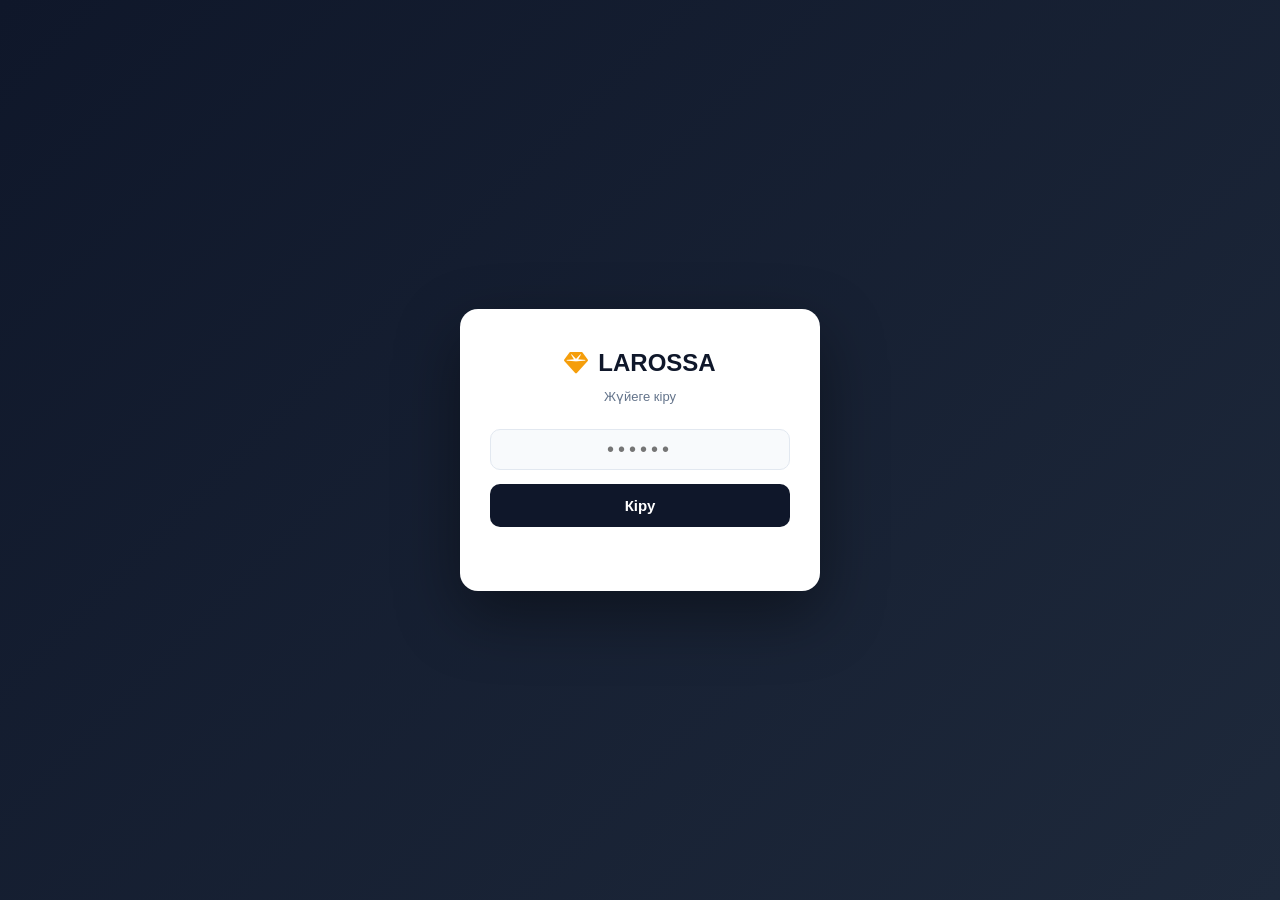
==== admin.html @ 3f53e4de "Implement all site-wide updates: logistic filters, warranty page, salary split, talon Supabase save " ====
<!DOCTYPE html>
<html lang="kk">
<head>
<meta charset="UTF-8">
<meta name="viewport" content="width=device-width,initial-scale=1,maximum-scale=1,user-scalable=no">
<title>Larossa | Admin</title>
<script src="https://cdn.jsdelivr.net/npm/@supabase/supabase-js@2"></script>
<script src="https://cdn.jsdelivr.net/npm/chart.js"></script>
<link href="https://fonts.googleapis.com/css2?family=DM+Sans:opsz,wght@9..40,400;9..40,500;9..40,600;9..40,700&display=swap" rel="stylesheet">
<link rel="stylesheet" href="https://cdnjs.cloudflare.com/ajax/libs/font-awesome/6.5.0/css/all.min.css">



<!-- Target page -->
 <link href="https://fonts.googleapis.com/css2?family=DM+Sans:opsz,wght@9..40,400;9..40,600;9..40,700;9..40,800&display=swap" rel="stylesheet">
<script src="https://unpkg.com/lucide@latest"></script>

<style>
:root{
  --pr:#0f172a;--pr2:#1e293b;--ac:#334155;
  --g:#059669;--gl:#d1fae5;--gt:#166534;
  --b:#0369a1;--bl:#dbeafe;--bt:#1d4ed8;
  --o:#b45309;--ol:#fff7ed;--ot:#c2410c;
  --r:#dc2626;--rl:#fee2e2;--rt:#b91c1c;
  --p:#7c3aed;--pl:#ede9fe;--pt:#5b21b6;
  --bg:#f1f5f9;--card:#fff;--txt:#0f172a;--mu:#64748b;
  --brd:#e2e8f0;--rad:10px;--sh:0 1px 4px rgba(15,23,42,.08);
  --sw:252px;--bnh:60px;
}
*{box-sizing:border-box;margin:0;padding:0;-webkit-tap-highlight-color:transparent}
body{font-family:'DM Sans',system-ui,sans-serif;background:var(--bg);color:var(--txt);font-size:14px;line-height:1.5;-webkit-font-smoothing:antialiased;overflow-x:hidden;padding-bottom:60px;}

/* AUTH */
#authWrap{position:fixed;inset:0;z-index:9000;display:flex;align-items:center;justify-content:center;background:linear-gradient(135deg,#0f172a,#1e293b);padding:20px}
.auth-box{background:#fff;border-radius:18px;padding:36px 30px;width:100%;max-width:360px;box-shadow:0 24px 64px rgba(0,0,0,.4);text-align:center}
.auth-logo{font-size:24px;font-weight:700;color:var(--pr);display:flex;align-items:center;justify-content:center;gap:10px;margin-bottom:6px; background-image: url("https://i.ibb.co.com/k6JyvvkY/1.jpg");}
.auth-i i{color:#f59e0b}
.auth-sub{font-size:13px;color:var(--mu);margin-bottom:22px}
.auth-inp{width:100%;padding:13px;border:1.5px solid var(--brd);border-radius:10px;font-size:20px;letter-spacing:4px;text-align:center;background:#f8fafc;color:var(--txt);outline:none;transition:border .2s;font-family:inherit}
.auth-inp:focus{border-color:var(--pr);background:#fff}
.auth-btn{width:100%;padding:13px;background:var(--pr);color:#fff;border:none;border-radius:10px;font-size:15px;font-weight:700;font-family:inherit;cursor:pointer;margin-top:14px}

/* POPUP */
.popup{position:fixed;top:18px;left:50%;transform:translateX(-50%) translateY(-30px);background:#1e293b;color:#fff;padding:10px 22px;border-radius:10px;font-size:13px;font-weight:600;z-index:9999;pointer-events:none;transition:all .3s cubic-bezier(.34,1.56,.64,1);opacity:0;max-width:calc(100vw - 32px);text-align:center;box-shadow:0 8px 24px rgba(0,0,0,.3);white-space:nowrap}
.popup.show{opacity:1;transform:translateX(-50%) translateY(0)}
.popup.g{background:#059669}.popup.r{background:#dc2626}.popup.o{background:#d97706}

/* SIDEBAR */
.sidebar{width:var(--sw);background:var(--pr);position:fixed;top:0;left:0;height:100vh;z-index:200;padding:12px 10px 80px;overflow-y:auto;transition:transform .28s cubic-bezier(.4,0,.2,1);display:flex;flex-direction:column;gap:1px;scrollbar-width:none}
.sidebar::-webkit-scrollbar{display:none}
.sib-ov{display:none;position:fixed;inset:0;background:rgba(0,0,0,.45);z-index:199;backdrop-filter:blur(2px)}
.sib-head{padding:8px;display:flex;align-items:center;gap:9px;border-bottom:1px solid rgba(255,255,255,.1);margin-bottom:6px;cursor:pointer;border-radius:8px}
.sib-head:hover{background:rgba(255,255,255,.05)}
.sib-ava{width:34px;height:34px;border-radius:50%;background:linear-gradient(135deg,#334155,#475569);display:flex;align-items:center;justify-content:center;color:#fff;font-size:12px;font-weight:700;flex-shrink:0;overflow:hidden}
.sib-ava img{width:100%;height:100%;object-fit:cover;border-radius:50%}
.sib-name{font-size:13px;font-weight:700;color:#fff;white-space:nowrap;overflow:hidden;text-overflow:ellipsis}
.sib-role{font-size:10px;color:#64748b}
.nsect{font-size:9.5px;font-weight:700;color:#475569;text-transform:uppercase;letter-spacing:.08em;padding:10px 10px 3px}
.nitem{padding:9px 10px;border-radius:7px;display:flex;align-items:center;gap:10px;cursor:pointer;color:#94a3b8;font-weight:500;font-size:13px;transition:all .13s;user-select:none}
.nitem:hover{background:rgba(255,255,255,.07);color:#e2e8f0}
.nitem.active{background:linear-gradient(135deg,#334155,#475569);color:#fff}
.nitem i{width:16px;text-align:center;font-size:13px;flex-shrink:0}
.ndiv{height:1px;background:rgba(255,255,255,.08);margin:6px 0}

/* MAIN */
.main{margin-left:var(--sw);padding:18px 22px;min-height:100vh}
.page{display:none;animation:fadeIn .18s ease}.page.active{display:block}
@keyframes fadeIn{from{opacity:.5}to{opacity:1}}

/* TOPBAR */
.topbar{display:flex;align-items:center;gap:8px;padding-bottom:14px;margin-bottom:16px;border-bottom:1px solid var(--brd);flex-wrap:wrap;justify-content:space-between}
.topbar-l{display:flex;align-items:center;gap:8px;flex:1;min-width:0;flex-wrap:wrap}
.topbar-r{display:flex;align-items:center;gap:7px;flex-shrink:0}
.bread{font-size:13px;color:var(--mu);font-weight:500;white-space:nowrap}
.ham{display:none;background:var(--card);border:1px solid var(--brd);border-radius:8px;width:40px;height:40px;cursor:pointer;align-items:center;justify-content:center;color:var(--txt);font-size:16px;flex-shrink:0}

/* GRID */
.g{display:grid;gap:12px;margin-bottom:14px}
.g2{grid-template-columns:repeat(2,1fr)}.g3{grid-template-columns:repeat(3,1fr)}.g4{grid-template-columns:repeat(4,1fr)}

/* STAT */
.sc{background:var(--card);padding:14px 16px;border-radius:var(--rad);border:1px solid var(--brd);box-shadow:var(--sh)}
.sc .lb{font-size:10.5px;font-weight:600;color:var(--mu);text-transform:uppercase;letter-spacing:.05em}
.sc .vl{font-size:20px;font-weight:700;color:var(--pr);margin-top:3px;word-break:break-all}
.sc .sb{font-size:11.5px;color:var(--mu);margin-top:2px}
.sc.sg{border-left:3px solid var(--g)}.sc.sb2{border-left:3px solid var(--b)}.sc.so{border-left:3px solid var(--o)}.sc.sp{border-left:3px solid var(--p)}.sc.sr{border-left:3px solid var(--r)}

/* CARD */
.card{background:var(--card);border-radius:var(--rad);border:1px solid var(--brd);box-shadow:var(--sh);overflow:hidden;margin-bottom:14px}
.ch{padding:12px 16px;background:#fafbfc;border-bottom:1px solid var(--brd);display:flex;align-items:center;justify-content:space-between;gap:10px;flex-wrap:wrap}
.ch h3{font-size:13.5px;font-weight:600;margin:0}
.cb{padding:16px}

/* INPUTS */
input,select,textarea{font-family:inherit;font-size:13px;color:var(--txt);border:1px solid var(--brd);border-radius:7px;outline:none;transition:border .15s;background:#fff}
input:focus,select:focus,textarea:focus{border-color:var(--ac)}
input[type=text],input[type=number],input[type=date],input[type=password],input[type=url]{padding:8px 11px}
select{padding:7px 11px}
textarea{padding:8px 11px;resize:vertical;min-height:60px}

/* BTN */
.btn{padding:8px 14px;border-radius:7px;border:none;font-weight:600;cursor:pointer;display:inline-flex;align-items:center;gap:6px;font-size:13px;font-family:inherit;transition:all .13s;white-space:nowrap;flex-shrink:0}
.bp{background:var(--pr);color:#fff}.bp:hover{background:var(--pr2)}
.bo{background:#f1f5f9;color:var(--txt);border:1px solid var(--brd)}.bo:hover{background:#e2e8f0}
.bg2{background:var(--g);color:#fff}.bg2:hover{background:#047857}
.br2{background:var(--r);color:#fff}.br2:hover{background:var(--rt)}
.bbl{background:var(--b);color:#fff}.bbl:hover{background:#0284c7}
.bpu{background:var(--p);color:#fff}.bpu:hover{background:var(--pt)}
.sm{padding:6px 10px;font-size:12px}
.ic{width:34px;height:34px;padding:0;justify-content:center}

/* BADGE */
.badge{display:inline-flex;align-items:center;gap:3px;padding:2px 8px;border-radius:5px;font-size:11px;font-weight:700;white-space:nowrap}
.bg{background:var(--gl);color:var(--gt)}.bb{background:var(--bl);color:var(--bt)}.bo2{background:var(--ol);color:var(--ot)}.br{background:var(--rl);color:var(--rt)}.bpp{background:var(--pl);color:var(--pt)}.bgr{background:#f1f5f9;color:#475569}

/* TABLE */
.tw{overflow-x:auto;-webkit-overflow-scrolling:touch}
table{width:100%;border-collapse:collapse}
th{padding:10px 14px;text-align:left;font-size:10.5px;font-weight:600;color:var(--mu);text-transform:uppercase;letter-spacing:.05em;background:#f8fafc;border-bottom:1px solid var(--brd);white-space:nowrap}
td{padding:11px 14px;border-bottom:1px solid #f1f5f9;font-size:13px;vertical-align:middle}
tr:last-child td{border-bottom:none}
tbody tr:hover td{background:#fafbff}

/* MOBILE CARDS */
.mob-card{display:none;padding:13px 14px;border-bottom:1px solid #f1f5f9}
.mob-card:last-child{border-bottom:none}
.mc-r{display:flex;align-items:center;justify-content:space-between;gap:8px;margin-bottom:5px}
.mc-r:last-child{margin-bottom:0}

/* FBAR */
.fbar{padding:10px 14px;background:#fafbfc;border-bottom:1px solid var(--brd);display:flex;gap:8px;flex-wrap:wrap;align-items:center}
.fctrls{display:flex;flex-wrap:wrap;gap:7px;align-items:center;flex:1}

/* CHARTS */
.ch260{height:260px;padding:14px}.ch200{height:200px;padding:14px}.ch300{height:300px;padding:14px}

/* PROGRESS */
.prog{background:#e2e8f0;border-radius:99px;height:7px;overflow:hidden}
.prog-f{height:100%;border-radius:99px;transition:width .4s}

/* MODAL */
.modal{display:none;position:fixed;inset:0;background:rgba(15,23,42,.55);backdrop-filter:blur(3px);z-index:2000;align-items:flex-start;justify-content:center;padding:20px;overflow-y:auto}
.modal.show{display:flex}
.mbox{background:var(--card);border-radius:14px;border:1px solid var(--brd);box-shadow:0 24px 60px rgba(0,0,0,.2);width:100%;padding:22px;margin:auto}
.mbox.sm{max-width:420px}.mbox.md{max-width:560px}
.mhead{display:flex;align-items:center;justify-content:space-between;margin-bottom:16px}
.mhead h3{font-size:15px;font-weight:700;display:flex;align-items:center;gap:8px}
.mclose{background:none;border:none;font-size:18px;cursor:pointer;color:var(--mu);padding:4px}
.mfoot{display:flex;gap:8px;justify-content:flex-end;margin-top:18px;padding-top:14px;border-top:1px solid var(--brd);flex-wrap:wrap}
.fg{display:flex;flex-direction:column;gap:5px;margin-bottom:12px}
.fg label{font-size:11.5px;font-weight:600;color:var(--mu)}
.fg input,.fg select,.fg textarea{width:100%}
.fg2{display:grid;grid-template-columns:1fr 1fr;gap:12px}

/* USER MENU */
.umenu{position:relative}
.umbtn{display:flex;align-items:center;gap:8px;padding:7px 12px;border-radius:9px;background:var(--card);border:1px solid var(--brd);cursor:pointer;font-size:13px;color:var(--txt);font-weight:600;white-space:nowrap}
.u-ava{width:26px;height:26px;border-radius:50%;background:linear-gradient(135deg,#334155,#475569);display:flex;align-items:center;justify-content:center;color:#fff;font-size:10px;font-weight:700;overflow:hidden;flex-shrink:0}
.u-ava img{width:100%;height:100%;object-fit:cover;border-radius:50%}
.umdd{display:none;position:absolute;right:0;top:calc(100%+5px);background:var(--card);border:1px solid var(--brd);border-radius:10px;box-shadow:0 8px 28px rgba(0,0,0,.12);min-width:210px;z-index:100;padding:4px 0}
.umenu.open .umdd{display:block}
.umdd-top{padding:12px 14px 10px;border-bottom:1px solid var(--brd);margin-bottom:4px}
.umdd-ava{width:40px;height:40px;border-radius:50%;background:linear-gradient(135deg,#334155,#475569);display:flex;align-items:center;justify-content:center;color:#fff;font-size:15px;font-weight:700;margin-bottom:8px;overflow:hidden}
.umdd-ava img{width:100%;height:100%;object-fit:cover;border-radius:50%}
.umdd span,.umdd button{display:flex;align-items:center;gap:8px;padding:9px 14px;font-size:13px;color:var(--txt);cursor:pointer;font-family:inherit;width:100%;border:none;background:none;text-align:left}
.umdd span:hover,.umdd button:hover{background:#f8fafc}
.umdd .rd{color:var(--r)}

/* DROP */
.drop{position:relative}
.drop-menu{display:none;position:absolute;right:0;top:calc(100%+5px);background:var(--card);border:1px solid var(--brd);border-radius:9px;box-shadow:0 8px 24px rgba(0,0,0,.12);min-width:200px;z-index:100;padding:4px 0}
.drop.open .drop-menu{display:block}
.drop-menu button{display:flex;align-items:center;gap:8px;padding:9px 14px;width:100%;border:none;background:none;cursor:pointer;font-size:13px;color:var(--txt);font-family:inherit;text-align:left}
.drop-menu button:hover{background:#f8fafc}

/* BPCT */
.bpct{width:52px;padding:4px 6px;border:1.5px solid var(--brd);border-radius:6px;font-size:12px;font-weight:700;text-align:center;color:var(--pt);background:var(--pl);font-family:inherit;outline:none}
.bpct:focus{border-color:var(--p)}

/* PPC */
.ppc{background:var(--card);border:1px solid var(--brd);border-radius:var(--rad);padding:14px 16px;box-shadow:var(--sh)}
.ppc-name{font-weight:700;font-size:14px;display:flex;align-items:center;justify-content:space-between;flex-wrap:wrap;gap:8px}
.ppc-nums{display:flex;gap:14px;margin-top:8px;flex-wrap:wrap}
.ppc-n{font-size:12px;color:var(--mu);display:flex;flex-direction:column;gap:1px}
.ppc-n b{font-size:13px;color:var(--txt)}
.ppc-n.gn b{color:var(--g)}.ppc-n.on b{color:var(--o)}

/* BNAV */
.bnav{display:none;position:fixed;bottom:0;left:0;right:0;height:var(--bnh);background:var(--pr);z-index:300;align-items:stretch;border-top:1px solid rgba(255,255,255,.09);box-shadow:0 -4px 20px rgba(0,0,0,.2)}
.bni{flex:1;display:flex;flex-direction:column;align-items:center;justify-content:center;gap:2px;cursor:pointer;color:#64748b;font-size:9px;font-weight:600;transition:color .13s;padding:6px 2px;user-select:none}
.bni i{font-size:18px}.bni.active{color:#f59e0b}
.bni span{white-space:nowrap}
.more-ov{display:none;position:fixed;inset:0;background:rgba(0,0,0,.35);z-index:350}
.more-menu{display:none;position:fixed;bottom:var(--bnh);left:0;right:0;background:var(--pr);z-index:360;border-radius:14px 14px 0 0;padding:12px;gap:4px}
.more-menu.open,.more-ov.open{display:block}
.more-menu.open{display:grid;grid-template-columns:repeat(4,1fr)}
.mitem{display:flex;flex-direction:column;align-items:center;justify-content:center;gap:4px;padding:11px 4px;border-radius:7px;cursor:pointer;color:#94a3b8;font-size:10px;font-weight:600;text-align:center;user-select:none}
.mitem i{font-size:19px}.mitem:hover,.mitem.active{background:rgba(255,255,255,.08);color:#fff}

/* SETTINGS */
.ss{background:var(--card);border-radius:var(--rad);border:1px solid var(--brd);box-shadow:var(--sh);margin-bottom:14px;overflow:hidden}
.ss-h{padding:12px 16px;background:#fafbfc;border-bottom:1px solid var(--brd);font-size:13.5px;font-weight:600;display:flex;align-items:center;gap:8px}
.ss-h i{color:var(--mu);font-size:13px}
.ss-b{padding:16px}
.srow{display:flex;flex-direction:column;gap:5px;margin-bottom:14px}
.srow:last-of-type{margin-bottom:0}
.srow label{font-size:11.5px;font-weight:600;color:var(--mu)}

/* HELP */
.hs{background:var(--card);border:1px solid var(--brd);border-radius:var(--rad);margin-bottom:12px;overflow:hidden}
.hh{padding:12px 16px;background:#fafbfc;border-bottom:1px solid var(--brd);display:flex;align-items:center;gap:9px;cursor:pointer;user-select:none}
.hh .il{color:var(--b);font-size:14px}
.hh span{font-size:13.5px;font-weight:600;flex:1}
.hh .arr{color:var(--mu);font-size:12px;transition:transform .2s}
.hs.open .arr{transform:rotate(180deg)}
.hb{display:none;padding:14px 16px;font-size:13px;color:#374151;line-height:1.7}
.hs.open .hb{display:block}
.hb ul{padding-left:18px;margin-top:6px}
.hb li{margin-bottom:5px}
.htr{display:flex;align-items:flex-start;gap:8px;background:#f0f9ff;border-radius:7px;padding:10px 12px;margin-bottom:8px;border:1px solid #bae6fd}
.htr i{color:var(--b);margin-top:2px;flex-shrink:0}

/* NOTE */
.note-wrap{background:#fffbeb;border:1px solid #fde68a;border-radius:8px;padding:10px 12px}
.note-wrap label{font-size:11px;font-weight:700;color:#92400e;display:block;margin-bottom:5px}
.note-wrap textarea{width:100%;border:1px solid #fde68a;border-radius:6px;background:transparent;font-size:12px;padding:7px 9px;min-height:52px;resize:vertical;outline:none;font-family:inherit;transition:border .15s}
.note-wrap textarea:focus{border-color:#f59e0b;background:#fff}

/* DANGER */
.danger-card{background:var(--card);border-radius:var(--rad);border:2px solid #fecaca;margin-bottom:14px;overflow:hidden}
.danger-head{padding:12px 16px;background:#fff5f5;border-bottom:1px solid #fecaca;font-size:13.5px;font-weight:600;color:var(--r);display:flex;align-items:center;gap:8px}

/* SRCH */
.srch{position:relative}
.srch i{position:absolute;left:10px;top:50%;transform:translateY(-50%);color:var(--mu);font-size:12px;pointer-events:none}
.srch input{padding-left:30px}

/* RESPONSIVE */
@media(max-width:900px){
  .sidebar{transform:translateX(-100%)}.sidebar.open{transform:translateX(0)}.sib-ov.open{display:block}
  .ham{display:flex}.main{margin-left:0;padding:12px 12px calc(var(--bnh)+12px)}.bnav{display:flex}
  .topbar-r .drop,.topbar-r .umenu{display:none}
  .g4{grid-template-columns:repeat(2,1fr)}.g3{grid-template-columns:repeat(2,1fr)}
  .sc .vl{font-size:17px}
  .dtbl{display:none!important}.mob-card{display:block}
  .lrs-desk{display:none!important}.lrs-mob{display:block!important}
  .c2col,.pay-ch,.sal-ch,.bs-ch{grid-template-columns:1fr!important}
  .ch260,.ch200,.ch300{height:190px}
  .fg2{grid-template-columns:1fr}
  .topbar{flex-wrap:wrap}
  #lrsTbar{grid-template-columns:1fr 1fr!important}
}
@media(max-width:480px){
  .g4,.g3,.g2{grid-template-columns:repeat(2,1fr)}
  .sc .vl{font-size:15px}
  .main{padding:10px 10px calc(var(--bnh)+10px)}
  #lrsTbar{grid-template-columns:1fr!important}
}
</style>

<!-- Admin Logistic Style -->
 <style>
        :root {
            --lrs-bg: #f8fafc;
            --lrs-white: #ffffff;
            --lrs-main: #0f172a;
            --lrs-accent: #3b82f6;
            --lrs-border: #e2e8f0;
            --lrs-text-light: #64748b;
            --lrs-shadow: 0 8px 24px -4px rgba(0,0,0,0.08);
            --lrs-radius: 16px;
        }

        * {
            box-sizing: border-box;
            -webkit-tap-highlight-color: transparent;
        }

        body {
            font-family: 'Plus Jakarta Sans', sans-serif;
            background-color: var(--lrs-bg);
            margin: 0; 
            
            color: var(--lrs-main);
            padding-bottom: 80px;
        }

        /* HEADER */
        .lrs-header {
            background: var(--lrs-white);
            padding: 14px 16px;
            border-bottom: 1px solid var(--lrs-border);
            position: sticky;
            top: 0;
            z-index: 100;
            border-radius: 15px;
        }

        .lrs-toolbar {

            display: grid;
            grid-template-columns: 1fr auto;
            gap: 12px;
            align-items: flex-end;
            /* display: flex;
            justify-content: space-between; */
           
        }

        .lrs-input-group { display: flex; flex-direction: column; gap: 6px; }
        .lrs-label { font-size: 10px; font-weight: 800; color: var(--lrs-text-light); text-transform: uppercase; letter-spacing: 1px; }

        .lrs-control {
            height: 42px;
            padding: 0 14px;
            border-radius: 10px;
            border: 1px solid var(--lrs-border);
            background: #f1f5f9;
            font-size: 14px;
            font-weight: 600;
            transition: 0.3s;
            outline: none;
            width: 100%;
        }

        .lrs-control:focus { 
            border-color: var(--lrs-accent); 
            background: white; 
            box-shadow: 0 0 0 4px rgba(59, 130, 246, 0.1); 
        }

        .lrs-search-container { position: relative; }
        .lrs-search-container i { position: absolute; left: 12px; top: 13px; color: #94a3b8; }
        .lrs-search-input { 
            width: 100%; 
            padding-left: 38px !important; 
            box-sizing: border-box; 
        }

        .lrs-refresh-btn {
            width: 42px; 
            height: 42px;
            background: var(--lrs-main);
            color: white; 
            border: none;
            border-radius: 10px; 
            cursor: pointer;
            transition: 0.3s;
            display: flex; 
            align-items: center; 
            justify-content: center;
        }

        .lrs-filters-row {
            display: flex;
            gap: 8px;
            overflow-x: auto;
            padding: 8px 0;
            scrollbar-width: none;
            -webkit-overflow-scrolling: touch;
        }
        .lrs-filters-row::-webkit-scrollbar { display: none; }

        .lrs-chip {
            white-space: nowrap;
            padding: 7px 14px;
            border-radius: 20px;
            background: var(--lrs-white);
            border: 1px solid var(--lrs-border);
            font-size: 12px;
            font-weight: 600;
            color: var(--lrs-text-light);
            cursor: pointer;
            flex-shrink: 0;
        }
        .lrs-chip.active {
            background: var(--lrs-main);
            color: white;
            border-color: var(--lrs-main);
        }

        /* TABLE DESIGN */
        .lrs-table-card {
            background: var(--lrs-white);
            margin: 0px;
            border-radius: var(--lrs-radius);
            box-shadow: var(--lrs-shadow);
            overflow-x: auto;
            border: 1px solid var(--lrs-border);
            margin-top: 10px;
        }

        .lrs-delivery-input {
            width: 100%;
            padding: 6px 8px;
            border-radius: 8px;
            border: 1px solid var(--lrs-border);
            font-size: 12px;
        }

        .lrs-note-input {
            width: 100%;
            padding: 6px 8px;
            border-radius: 8px;
            border: 1px solid var(--lrs-border);
            font-size: 12px;
            resize: vertical;
            min-height: 32px;
            max-height: 80px;
        }

        .lrs-table { 
            width: 100%; 
            border-collapse: collapse; 
            min-width: 700px;
        }
        
        .lrs-table th { 
            background: #f8fafc; 
            padding: 12px 14px; 
            text-align: left; 
            font-size: 10px; 
            color: var(--lrs-text-light); 
            text-transform: uppercase; 
            border-bottom: 1px solid var(--lrs-border); 
            position: sticky;
            top: 0;
            z-index: 10;
        }
        
        .lrs-table td { 
            padding: 12px 14px; 
            border-bottom: 1px solid #f1f5f9; 
            font-size: 13px; 
            vertical-align: middle; 
            white-space: nowrap;
        }

        .lrs-table tr:last-child td { border-bottom: none; }
        .lrs-table tr:hover td { background: #fafbff; }

        /* PRODUCT & GIFTS BOX */
        .lrs-product-info { display: flex; flex-direction: column; gap: 4px; }
        .lrs-gift-tag { 
            display: inline-flex; 
            align-items: center; 
            gap: 4px;
            background: #f0fdf4; 
            color: #166534; 
            padding: 2px 8px; 
            border-radius: 6px; 
            font-size: 11px; 
            font-weight: 700; 
            border: 1px solid #bbf7d0;
            width: fit-content;
        }

        /* STATUS BADGES */
        .st-badge { 
            padding: 6px 10px; 
            border-radius: 6px; 
            font-weight: 700; 
            font-size: 11px; 
            cursor: pointer; 
            border: 1px solid transparent;
            display: inline-block;
        }
        .st-new { background: #f1f5f9; color: #475569; }
        .st-process { background: #fff7ed; color: #c2410c; border: 1px solid #ffedd5; }
        .st-shipping { background: #eff6ff; color: #1d4ed8; border: 1px solid #dbeafe; }
        .st-done { background: #f0fdf4; color: #15803d; border: 1px solid #dcfce7; }
        .st-return { background: #fef2f2; color: #b91c1c; border: 1px solid #fee2e2; }

        /* DELIVERY SELECT */
        .lrs-delivery-select {
            height: 32px;
            font-size: 12px;
            border: 1px solid var(--lrs-border);
            border-radius: 6px;
            padding: 0 8px;
            background: #f8fafc;
            cursor: pointer;
        }

        /* RECEIPT BUTTON */
        .lrs-btn-receipt {
            background: linear-gradient(135deg, #4f46e5, #3b82f6);
            color: white; 
            border: none; 
            padding: 6px 12px; 
            border-radius: 6px;
            font-size: 12px; 
            font-weight: 700; 
            cursor: pointer;
            display: flex; 
            align-items: center; 
            gap: 6px;
            white-space: nowrap;
        }

        /* MODAL */
        .lrs-modal {
            display: none; 
            position: fixed; 
            top: 0; 
            left: 0; 
            width: 100%; 
            height: 100%;
            background: rgba(15, 23, 42, 0.7); 
            backdrop-filter: blur(8px);
            z-index: 9999; 
            justify-content: center; 
            align-items: center;
            padding: 20px;
        }
        .lrs-modal.show { display: flex; }
        .lrs-modal-content { 
            background: white; 
            padding: 8px; 
            border-radius: 16px; 
            max-width: 450px; 
            width: 100%;
            position: relative;
        }
        .lrs-modal-content img { 
            width: 100%; 
            border-radius: 12px; 
            display: block; 
        }
        .lrs-modal-close {
            position: absolute;
            top: 12px;
            right: 12px;
            background: rgba(0,0,0,0.5);
            color: white;
            border: none;
            width: 32px;
            height: 32px;
            border-radius: 50%;
            cursor: pointer;
            display: flex;
            align-items: center;
            justify-content: center;
            z-index: 10;
        }

        /* LOADING */
        .lrs-loading {
            text-align: center;
            padding: 60px 20px;
            color: var(--lrs-text-light);
        }

        /* RESPONSIVE */
        @media (min-width: 1024px) {
            .lrs-toolbar {
                grid-template-columns: 2fr 1fr 1fr auto;
            }
            
            .lrs-header {
                padding: 20px 24px;
            }
            
            .lrs-table-card {
                margin: 16px;
            }
            
            body {
                padding-bottom: 20px;
            }
        }

        @media (max-width: 600px) {
            .lrs-toolbar {
                grid-template-columns: 1fr;
            }
            
            .lrs-control {
                height: 40px;
                font-size: 13px;
            }
            
            .lrs-refresh-btn {
                width: 40px;
                height: 40px;
            }
            
            .lrs-table th,
            .lrs-table td {
                padding: 10px 12px;
                font-size: 12px;
            }
        }
    </style>


    <!-- Target page style -->
     <style>
*{margin:0;padding:0;box-sizing:border-box}
:root{
  --panel-bg:#f3f5fa;--card-bg:#ffffff;--edge:#e2e6f0;
  --ink:#171b2d;--dust:#8a8fa3;--royal:#4f46e5;--royal-soft:#eef0ff;
  --mint:#0d9668;--mint-soft:#ecfdf5;--flame:#dc2626;--flame-soft:#fef2f2;
  --amber:#d97706;--amber-soft:#fffbeb;--sky:#0891b2;--sky-soft:#ecfeff;
  --radius:13px;--shadow:0 1px 3px rgba(0,0,0,.06),0 4px 14px rgba(0,0,0,.04)
}

/* ══ NOTIFICATION STACK ══ */
.ntf-stack{position:fixed;top:16px;right:16px;z-index:9999;display:flex;flex-direction:column;gap:9px;pointer-events:none;width:300px}
.ntf-item{pointer-events:auto;display:flex;align-items:center;gap:9px;padding:13px 15px;border-radius:12px;font-size:13px;font-weight:600;box-shadow:var(--shadow);transform:translateX(120%);transition:transform .35s cubic-bezier(.34,1.56,.64,1)}
.ntf-item i{width:16px;height:16px;flex-shrink:0}
.ntf-item.visible{transform:translateX(0)}
.ntf-ok{background:var(--mint-soft);color:var(--mint);border:1px solid #a7f3d0}
.ntf-fail{background:var(--flame-soft);color:var(--flame);border:1px solid #fecaca}
.ntf-note{background:var(--royal-soft);color:var(--royal);border:1px solid #c7d2fe}

/* ══ DIALOG OVERLAY ══ */
.dlg-wrap{position:fixed;inset:0;background:rgba(12,14,30,.55);backdrop-filter:blur(6px);z-index:8000;display:none;align-items:center;justify-content:center;padding:16px}
.dlg-wrap.open{display:flex}
.dlg-box{background:var(--card-bg);border-radius:20px;padding:30px 26px;max-width:400px;width:100%;text-align:center;box-shadow:0 20px 56px rgba(0,0,0,.15);animation:dlg-pop .25s ease}
@keyframes dlg-pop{from{transform:scale(.92) translateY(12px);opacity:0}to{transform:scale(1) translateY(0);opacity:1}}
.dlg-badge{width:52px;height:52px;border-radius:15px;display:inline-flex;align-items:center;justify-content:center;margin-bottom:14px}
.dlg-badge i{width:23px;height:23px}
.dlg-badge-red{background:var(--flame-soft);color:var(--flame)}
.dlg-badge-amber{background:var(--amber-soft);color:var(--amber)}
.dlg-badge-royal{background:var(--royal-soft);color:var(--royal)}
.dlg-box h3{font-size:17px;font-weight:700;margin-bottom:6px}
.dlg-box p{color:var(--dust);font-size:13.5px;line-height:1.6;margin-bottom:22px}
.dlg-box p strong{color:var(--ink)}
.dlg-row{display:flex;gap:9px}
.dlg-row .act{flex:1;justify-content:center}

/* ══ SHELL ══ */
#shell{max-width:1100px;margin:0 auto;padding:24px 16px}
.bar{display:flex;align-items:center;justify-content:space-between;margin-bottom:22px;flex-wrap:wrap;gap:12px}
.bar-brand{display:flex;align-items:center;gap:11px}
.bar-logo{width:42px;height:42px;background:var(--royal);border-radius:13px;display:flex;align-items:center;justify-content:center;flex-shrink:0}
.bar-logo i{width:21px;height:21px;color:#fff}
.bar h1{font-size:19px;font-weight:800;letter-spacing:-.3px}
.bar h1 em{font-style:normal;color:var(--royal)}
.bar-tools{display:flex;gap:7px;flex-wrap:wrap}

/* ══ ACTION BUTTONS ══ */
.act{display:inline-flex;align-items:center;gap:5px;padding:9px 15px;border:none;border-radius:10px;font-size:13px;font-weight:600;font-family:inherit;cursor:pointer;transition:all .15s;white-space:nowrap}
.act i{width:14px;height:14px;flex-shrink:0}
.act-royal{background:var(--royal);color:#fff}.act-royal:hover{background:#4338ca;box-shadow:0 4px 14px rgba(79,70,229,.25)}
.act-flame{background:var(--flame-soft);color:var(--flame);border:1px solid #fecaca}.act-flame:hover{background:#fee2e2}
.act-ghost{background:transparent;color:var(--dust);border:1px solid var(--edge)}.act-ghost:hover{background:var(--panel-bg);color:var(--ink)}
.act-mint{background:var(--mint-soft);color:var(--mint);border:1px solid #a7f3d0}.act-mint:hover{background:#d1fae5}
.act-amber{background:var(--amber-soft);color:var(--amber);border:1px solid #fde68a}.act-amber:hover{background:#fef3c7}
.act-sky{background:var(--sky-soft);color:var(--sky);border:1px solid #a5f3fc}.act-sky:hover{background:#cffafe}
.act-xs{padding:6px 10px;font-size:11.5px;border-radius:8px}
.act-sq{width:33px;height:33px;padding:0;border-radius:9px}

/* ══ KPI GRID ══ */
.kpi-grid{display:grid;grid-template-columns:repeat(4,1fr);gap:12px;margin-bottom:18px}
.kpi{background:var(--card-bg);border:1px solid var(--edge);border-radius:var(--radius);padding:18px;position:relative;overflow:hidden;box-shadow:var(--shadow)}
.kpi::after{content:'';position:absolute;top:0;left:0;right:0;height:3px}
.kpi:nth-child(1)::after{background:var(--royal)}.kpi:nth-child(2)::after{background:var(--mint)}
.kpi:nth-child(3)::after{background:var(--amber)}.kpi:nth-child(4)::after{background:var(--sky)}
.kpi-head{display:flex;justify-content:space-between;align-items:center;margin-bottom:8px}
.kpi-tag{font-size:10.5px;font-weight:700;color:var(--dust);text-transform:uppercase;letter-spacing:.6px}
.kpi-dot{width:31px;height:31px;border-radius:9px;display:flex;align-items:center;justify-content:center}
.kpi-dot i{width:14px;height:14px}
.kpi:nth-child(1) .kpi-dot{background:var(--royal-soft);color:var(--royal)}
.kpi:nth-child(2) .kpi-dot{background:var(--mint-soft);color:var(--mint)}
.kpi:nth-child(3) .kpi-dot{background:var(--amber-soft);color:var(--amber)}
.kpi:nth-child(4) .kpi-dot{background:var(--sky-soft);color:var(--sky)}
.kpi-num{font-size:27px;font-weight:800}

/* ══ PANEL CARD ══ */
.panel{background:var(--card-bg);border:1px solid var(--edge);border-radius:var(--radius);padding:20px;margin-bottom:14px;box-shadow:var(--shadow)}
.panel-top{display:flex;align-items:center;justify-content:space-between;margin-bottom:16px;flex-wrap:wrap;gap:9px}
.panel-label{display:flex;align-items:center;gap:9px;font-size:15px;font-weight:700}
.panel-ico{width:30px;height:30px;border-radius:9px;display:flex;align-items:center;justify-content:center;flex-shrink:0}
.panel-ico i{width:14px;height:14px}
.ico-royal{background:var(--royal-soft);color:var(--royal)}
.ico-mint{background:var(--mint-soft);color:var(--mint)}
.ico-sky{background:var(--sky-soft);color:var(--sky)}
.ico-amber{background:var(--amber-soft);color:var(--amber)}

/* ══ FORM GRID ══ */
.entry-grid{display:grid;grid-template-columns:1fr 1fr 1fr auto;gap:12px;align-items:end}
.field label{display:block;font-size:10.5px;font-weight:700;color:var(--dust);text-transform:uppercase;letter-spacing:.7px;margin-bottom:5px}
.field-box{position:relative;display:flex;align-items:center}
.field-box>i,.field-box>svg{position:absolute;left:12px;width:15px;height:15px;color:var(--dust);pointer-events:none;z-index:1;flex-shrink:0}
.field-box input{width:100%;padding:10px 13px 10px 37px;border:1.5px solid var(--edge);border-radius:10px;font-size:13.5px;font-family:inherit;outline:none;transition:border .2s,box-shadow .2s;background:#fff;color:var(--ink)}
.field-box input:focus{border-color:var(--royal);box-shadow:0 0 0 3px rgba(79,70,229,.1)}
.field-box input::placeholder{color:#c8ccd8}

/* ══ QUEUE BAR ══ */
.queue-bar{margin-bottom:14px;padding:11px 14px;background:var(--panel-bg);border-radius:11px;border:1px solid var(--edge);display:none}
.queue-head{display:flex;align-items:center;justify-content:space-between;gap:8px;flex-wrap:wrap;font-size:12px;font-weight:600;color:var(--dust)}
.queue-head em{font-style:normal;color:var(--royal)}
.queue-chips{margin-top:8px;display:flex;align-items:center;flex-wrap:wrap;gap:5px}
.queue-chip{padding:4px 13px;border-radius:20px;font-size:12px;font-weight:700;cursor:pointer;font-family:inherit;transition:all .15s;border:1.5px solid var(--edge);background:var(--card-bg);color:var(--ink)}
.queue-chip:hover{border-color:var(--royal);color:var(--royal)}
.queue-chip.live{background:var(--royal);color:#fff;border-color:var(--royal);box-shadow:0 2px 8px rgba(79,70,229,.22)}
.queue-arrow{color:var(--dust);font-size:13px;padding:0 1px;user-select:none}

/* ══ TABLE ══ */
.scroll-x{overflow-x:auto;margin:0 -20px;padding:0 20px}
table{width:100%;border-collapse:collapse;min-width:560px}
thead th{text-align:left;padding:9px 12px;font-size:10px;font-weight:700;text-transform:uppercase;letter-spacing:.8px;color:var(--dust);border-bottom:1.5px solid var(--edge);white-space:nowrap;background:var(--panel-bg)}
tbody td{padding:12px;border-bottom:1px solid var(--edge);font-size:13px;vertical-align:middle}
tbody tr:last-child td{border-bottom:0}
tbody tr:hover td{background:#f8f9fd}
.cell-name{font-weight:700}
.cell-phone{color:var(--royal);font-size:12px;font-weight:600}
.cell-leads{font-size:18px;font-weight:800;color:var(--royal)}
.cell-muted{color:var(--dust);font-weight:500}
.pill{display:inline-flex;align-items:center;gap:4px;padding:3px 10px;border-radius:20px;font-size:11px;font-weight:700}
.pill i{width:10px;height:10px}
.pill-on{background:var(--mint-soft);color:var(--mint)}.pill-off{background:var(--flame-soft);color:var(--flame)}
.now-tag{display:inline-flex;align-items:center;gap:3px;background:var(--royal-soft);color:var(--royal);font-size:10px;font-weight:700;padding:2px 7px;border-radius:20px;margin-left:6px;animation:blink 2s infinite}
.now-tag i{width:9px;height:9px}
@keyframes blink{0%,100%{opacity:1}50%{opacity:.35}}
.cell-wa{max-width:140px;overflow:hidden;text-overflow:ellipsis;white-space:nowrap;color:var(--mint);font-size:11px}
.cell-actions{display:flex;gap:5px}

/* ══ TEAM CARDS (mobile) ══ */
.team-feed{display:none;flex-direction:column;gap:10px}
.team-item{background:var(--panel-bg);border:1px solid var(--edge);border-radius:12px;padding:14px}
.ti-header{display:flex;align-items:center;justify-content:space-between;margin-bottom:10px}
.ti-who{font-weight:700;font-size:14px;display:flex;align-items:center;gap:6px;flex-wrap:wrap}
.ti-row{display:flex;align-items:center;justify-content:space-between;gap:8px;margin-bottom:6px}
.ti-row:last-of-type{margin-bottom:0}
.ti-key{font-size:10.5px;font-weight:700;color:var(--dust);text-transform:uppercase;letter-spacing:.5px}
.ti-val{font-size:13px;font-weight:600}
.ti-phone{color:var(--royal);font-size:12.5px;font-weight:600}
.ti-link{color:var(--mint);font-size:11.5px;max-width:180px;overflow:hidden;text-overflow:ellipsis;white-space:nowrap}
.ti-footer{display:flex;align-items:center;justify-content:space-between;margin-top:12px;padding-top:12px;border-top:1px solid var(--edge)}

/* ══ FILTER BAR ══ */
.sieve{display:flex;gap:8px;align-items:center;flex-wrap:wrap;padding:12px;background:var(--panel-bg);border-radius:11px;border:1px solid var(--edge);margin-bottom:14px}
.sieve label{font-size:11.5px;font-weight:600;color:var(--dust);white-space:nowrap}
.sieve input[type=date],.sieve select{padding:7px 10px;border:1.5px solid var(--edge);border-radius:9px;font-size:12px;font-family:inherit;outline:none;background:#fff;color:var(--ink);transition:border .2s}
.sieve input[type=date]:focus,.sieve select:focus{border-color:var(--royal)}
.sieve-spacer{flex:1;min-width:6px}

/* ══ EMPTY ══ */
.blank{text-align:center;padding:40px 20px;color:var(--dust)}
.blank-ico{width:46px;height:46px;background:var(--royal-soft);border-radius:13px;display:inline-flex;align-items:center;justify-content:center;margin-bottom:11px}
.blank-ico i{width:20px;height:20px;color:var(--royal)}
.blank p{font-size:13px}

/* ══ RESPONSIVE ══ */
@media(max-width:860px){.entry-grid{grid-template-columns:1fr 1fr}}
@media(max-width:620px){
  #shell{padding:13px 11px}
  .kpi-grid{grid-template-columns:repeat(2,1fr);gap:9px}
  .panel{padding:15px}
  .scroll-x{display:none}
  .scroll-x.keep{display:block}
  .team-feed{display:flex}
  .kpi-num{font-size:21px}.bar h1{font-size:16px}
  .bar-logo{width:37px;height:37px;border-radius:11px}.bar-logo i{width:18px;height:18px}
  .ntf-stack{width:calc(100% - 24px);right:12px;top:12px}
}
@media(max-width:440px){
  .entry-grid{grid-template-columns:1fr}
  .kpi-tag{font-size:9.5px}.kpi-num{font-size:18px}
}
</style>


</head>
<body>

<!-- AUTH -->
<div id="authWrap">
  <div class="auth-box">
    <div class="auth-logo auth-i"><i class="fas fa-gem"></i>LAROSSA</div>
    <p class="auth-sub">Жүйеге кіру</p>
    <input type="password" id="authPwd" class="auth-inp" placeholder="••••••" autocomplete="current-password">
    <button class="auth-btn" onclick="doLogin()">Кіру</button>
    <p id="authErr" style="color:var(--r);font-size:13px;margin-top:10px;font-weight:600;min-height:18px"></p>
  </div>
</div>

<!-- APP -->
<div id="appWrap" style="display:none">
<div class="sib-ov" id="sibOv" onclick="closeSib()"></div>

<aside class="sidebar" id="sib">
  <div class="sib-head" onclick="goPage('settings',null);closeSib()">
    <div class="sib-ava" id="sibAva"></div>
    <div><div class="sib-name" id="sibName">Admin</div><div class="sib-role">Администратор</div></div>
  </div>
  <div class="nsect">Негізгі</div>
  <div class="nitem active" onclick="goPage('orders',this)"><i class="fas fa-list"></i>Тапсырыстар</div>
  <div class="nitem" onclick="goPage('dashboard',this)"><i class="fas fa-chart-pie"></i>Басты панель</div>
  <div class="nitem" onclick="goPage('salary',this)"><i class="fas fa-wallet"></i>Жалақы & Бонус</div>
  <div class="nsect">Аналитика</div>
  <div class="nitem" onclick="goPage('payments',this)"><i class="fas fa-credit-card"></i>Төлем түрлері</div>
  <div class="nitem" onclick="goPage('daily',this)"><i class="fas fa-calendar-day"></i>Күнделікті есеп</div>
  <div class="nitem" onclick="goPage('ranking',this)"><i class="fas fa-trophy"></i>Рейтинг</div>
  <div class="nitem" onclick="goPage('clients',this)"><i class="fas fa-users"></i>Клиенттер</div>
  <div class="nitem" onclick="goPage('managers',this)"><i class="fas fa-user-tie"></i>Менеджерлер</div>
  <div class="nsect">Жүйе</div>
  <div class="nitem" onclick="goPage('logistics',this)"><i class="fas fa-truck"></i>Логистика</div>
  <div class="nitem" onclick="goPage('target',this)"><i class="fas fa-bullseye"></i>Таргет</div>
  <div class="nitem" onclick="goPage('bonussettings',this)"><i class="fas fa-percent"></i>Бонус баптау</div>
  <div class="nitem" onclick="goPage('sitemanage',this)"><i class="fas fa-sliders-h"></i>Сайт баптау</div>
  <div class="nitem" onclick="goPage('warranty',this)"><i class="fas fa-certificate"></i>Гарантия талон</div>
  <div class="ndiv"></div>
  <div class="nitem" onclick="goPage('settings',this)"><i class="fas fa-cog"></i>Баптау</div>
  <div class="nitem" onclick="goPage('help',this)"><i class="fas fa-question-circle"></i>Көмек</div>
  <div class="ndiv"></div>
  <div class="nitem" onclick="location.href='/'"><i class="fas fa-home"></i>Порталға өту</div>
</aside>

<main class="main">
<header class="topbar">
  <div class="topbar-l">
    <button class="ham" onclick="togSib()"><i class="fas fa-bars"></i></button>
    <span class="bread" id="topBread">Тапсырыстар</span>
    <select id="gPer" onchange="setGP(this.value)" style="max-width:150px">
      <option value="all">Барлығы</option>
      <option value="lastWeek">Соңғы апта</option>
      <option value="thisWeek">Осы апта</option>
      <option value="thisMonth">Осы ай</option>
      <option value="custom">Аралық...</option>
    </select>
    <div id="gCust" style="display:none;gap:6px;align-items:center;flex-wrap:wrap">
      <input type="date" id="gDS" onchange="applyGP()">
      <input type="date" id="gDE" onchange="applyGP()">
    </div>
    <div class="srch" id="ordSrchW" style="display:none">
      <i class="fas fa-search"></i>
      <input type="text" id="ordSrch" placeholder="Клиент іздеу..." oninput="filtOrd()" style="width:160px">
    </div>
  </div>
  <div class="topbar-r">
    <span id="lastUpd" style="font-size:11px;color:var(--mu)"></span>
    <button class="btn bo sm" onclick="loadAll()"><i class="fas fa-sync-alt"></i></button>
    <div class="drop" id="expDrop">
      <button class="btn bo sm" onclick="togDrop('expDrop')"><i class="fas fa-download"></i></button>
      <div class="drop-menu">
        <button onclick="doExportAll()"><i class="fas fa-file-excel" style="color:var(--g)"></i>Excel (барлық)</button>
        <button onclick="doExportPage()"><i class="fas fa-file-csv"></i>CSV (бет)</button>
      </div>
    </div>
    <div class="umenu" id="umenu">
      <button class="umbtn" onclick="togDrop('umenu','umenu')">
        <div class="u-ava" id="topAva"></div>
        <span id="topName">Admin</span>
        <i class="fas fa-chevron-down" style="font-size:10px;color:var(--mu)"></i>
      </button>
      <div class="umdd">
        <div class="umdd-top">
          <div class="umdd-ava" id="ddAva"></div>
          <div style="font-size:13px;font-weight:700" id="ddName">Admin</div>
          <div style="font-size:11px;color:var(--mu)">Администратор</div>
        </div>
        <span onclick="goPage('settings',null);togDrop('umenu','umenu')"><i class="fas fa-cog"></i>Баптау</span>
        <span onclick="goPage('help',null);togDrop('umenu','umenu')"><i class="fas fa-question-circle"></i>Көмек</span>
        <button class="rd" onclick="doLogout()"><i class="fas fa-sign-out-alt"></i>Шығу</button>
      </div>
    </div>
  </div>
</header>

<!-- ORDERS PAGE -->
<div id="ordersPage" class="page active">
  <h1 style="font-size:19px;font-weight:700;margin-bottom:14px">Тапсырыстар</h1>
  <div class="g g3">
    <div class="sc sg"><div class="lb">Тапсырыс</div><div class="vl" id="sCount">0</div></div>
    <div class="sc so"><div class="lb">Жалпы түсім</div><div class="vl" id="sRev">0 ₸</div></div>
    <div class="sc sp"><div class="lb">Бонус қоры</div><div class="vl" id="sBon">0 ₸</div></div>
  </div>
  <div class="card">
    <div class="fbar">
      <div class="fctrls">
        <select id="pFilt" onchange="togDR()"><option value="all">Барлық уақыт</option><option value="today">Бүгін</option><option value="week">Апта</option><option value="month">Ай</option><option value="custom">Аралық</option></select>
        <div id="cRng" style="display:none;gap:5px;flex-wrap:wrap;align-items:center"><input type="date" id="dS" onchange="filtOrd()"><input type="date" id="dE" onchange="filtOrd()"></div>
        <select id="mFilt" onchange="filtOrd()"><option value="all">Барлық менеджер</option></select>
        <select id="bpFilt" onchange="filtOrd()"><option value="all">Барлық бонус</option><option value="unpaid">Берілмеген</option><option value="paid">Берілген</option></select>
        <select id="srtOrd" onchange="filtOrd()"><option value="newest">Жаңадан ескіге</option><option value="oldest">Ескіден жаңаға</option><option value="priceH">Қымбаттан</option><option value="priceL">Арзандан</option></select>
        <button id="rstBtn" class="btn bo sm" style="display:none" onclick="rstOrd()"><i class="fas fa-times"></i>Тазалау</button>
      </div>
    </div>
    <div class="tw dtbl"><table>
      <thead><tr><th>Күні</th><th>Клиент</th><th>Менеджер</th><th>Төлем</th><th>Сомасы</th><th>Бонус %</th><th>Бонус</th><th>Статус</th><th></th></tr></thead>
      <tbody id="ordTbl"></tbody>
    </table></div>
    <div id="ordMob"></div>
  </div>
</div>

<!-- DASHBOARD PAGE -->
<div id="dashboardPage" class="page">
  <h1 style="font-size:19px;font-weight:700;margin-bottom:14px">Басты панель</h1>
  <div class="g g4">
    <div class="sc sg"><div class="lb">Тапсырыс</div><div class="vl" id="dTotO">0</div></div>
    <div class="sc sb2"><div class="lb">Жалпы түсім</div><div class="vl" id="dTotR">0 ₸</div></div>
    <div class="sc so"><div class="lb">Орт. чек</div><div class="vl" id="dAvgC">0 ₸</div></div>
    <div class="sc sp"><div class="lb">Бонус қоры</div><div class="vl" id="dTotB">0 ₸</div></div>
  </div>
  <div class="g g3">
    <div class="sc sg"><div class="lb">Берілген зп</div><div class="vl" id="dBPaid" style="color:var(--g)">0 ₸</div><div class="sb">Барлық уақытта</div></div>
    <div class="sc so"><div class="lb">Берілмеген</div><div class="vl" id="dBUnpaid" style="color:var(--o)">0 ₸</div><div class="sb">Күтіп тұр</div></div>
    <div class="sc"><div class="lb">Бүгін</div><div class="vl" id="dToday">0 ₸</div><div class="sb" id="dTodayC">0 тапсырыс</div></div>
  </div>
  <div class="c2col" style="display:grid;grid-template-columns:1fr 300px;gap:14px;margin-bottom:14px">
    <div class="card"><div class="ch"><h3>Түсім динамикасы</h3></div><div class="ch260"><canvas id="cTrend"></canvas></div></div>
    <div class="card"><div class="ch"><h3>Төлем түрлері</h3></div><div class="ch260"><canvas id="cPayD"></canvas></div></div>
  </div>
  <div class="card"><div class="ch"><h3>Соңғы апта</h3></div><div class="tw"><table><thead><tr><th>Күн</th><th>Тапсырыс</th><th>Түсім</th><th>Бонус</th></tr></thead><tbody id="dWkTbl"></tbody></table></div></div>
  <div class="card" style="margin-top:14px"><div class="ch"><h3>Топ-5 менеджер</h3></div><div class="tw"><table><thead><tr><th>#</th><th>Менеджер</th><th>Тапсырыс</th><th>Түсім</th><th>Бонус</th><th>Берілген</th><th>Берілмеген</th></tr></thead><tbody id="dTop5"></tbody></table></div></div>
</div>

<!-- SALARY PAGE -->
<div id="salaryPage" class="page">
  <div style="display:flex;align-items:center;justify-content:space-between;margin-bottom:14px;flex-wrap:wrap;gap:8px">
    <h1 style="font-size:19px;font-weight:700">Жалақы & Бонус</h1>
    <div style="display:flex;gap:8px;flex-wrap:wrap">
      <button class="btn bg2" onclick="openPayMdl('salary')"><i class="fas fa-plus"></i>Зп беру</button>
      <button class="btn bbl" onclick="openPayMdl('bonus')"><i class="fas fa-gift"></i>Бонус беру</button>
    </div>
  </div>
  <div class="g g4">
    <div class="sc sg"><div class="lb">Бонус қоры</div><div class="vl" id="salTB">0 ₸</div></div>
    <div class="sc sb2"><div class="lb">Берілген зп</div><div class="vl" id="salPd">0 ₸</div><div class="sb" id="salPdC">0 транзакция</div></div>
    <div class="sc so"><div class="lb">Берілмеген</div><div class="vl" id="salUp">0 ₸</div></div>
    <div class="sc sp"><div class="lb">Орт. бонус %</div><div class="vl" id="salAvP">9%</div></div>
  </div>
  <div class="sal-ch" style="display:grid;grid-template-columns:300px 1fr;gap:14px;margin-bottom:14px">
    <div class="card"><div class="ch"><h3>Менеджер бойынша</h3></div><div class="ch260"><canvas id="cSPie"></canvas></div></div>
    <div class="card"><div class="ch"><h3>Берілген / Берілмеген</h3></div><div class="ch260"><canvas id="cSBar"></canvas></div></div>
  </div>
  <div class="card" style="margin-bottom:14px">
    <div class="ch"><h3>Жағдай</h3></div>
    <div class="cb" style="display:grid;gap:12px" id="salProgGrid"></div>
  </div>
  <div class="card" style="margin-bottom:14px">
    <div class="ch">
      <h3>Зп тарихы</h3>
      <div style="display:flex;flex-wrap:wrap;gap:8px;align-items:center">
        <select id="salHMgr" onchange="rendSalHist()" style="width:160px"><option value="all">Барлық менеджер</option></select>
        <select id="salHType" onchange="rendSalHist()" style="width:120px"><option value="all">Барлық түр</option><option value="salary">Жалақы</option><option value="bonus">Бонус</option></select>
        <select id="salHPeriod" onchange="rendSalHist()" style="width:140px"><option value="all">Барлық кезең</option><option value="thisMonth">Осы ай</option><option value="lastMonth">Өткен ай</option></select>
      </div>
    </div>
    <div class="tw"><table><thead><tr><th>Күн</th><th>Менеджер</th><th>Түрі</th><th>Сома</th><th>Кезең</th><th>Статус</th><th>Ескертпе</th><th></th></tr></thead><tbody id="salHist"></tbody></table></div>
  </div>
  <div class="card">
    <div class="ch"><h3>Толық есеп</h3></div>
    <div class="tw"><table><thead><tr><th>Менеджер</th><th>Заказ</th><th>Сауда</th><th>Орт.%</th><th>Бонус</th><th>Берілген ЗП</th><th>Берілген Бонус</th><th>Берілмеген</th><th></th></tr></thead><tbody id="salTbl"></tbody></table></div>
  </div>
</div>

<!-- PAYMENTS PAGE -->
<div id="paymentsPage" class="page">
  <h1 style="font-size:19px;font-weight:700;margin-bottom:14px">Төлем түрлері</h1>
  <div class="pay-ch" style="display:grid;grid-template-columns:300px 1fr;gap:14px">
    <div class="card"><div class="ch"><h3>Үлес</h3></div><div class="ch260"><canvas id="cPay"></canvas></div></div>
    <div class="card"><div class="ch"><h3>Кесте</h3></div><div class="tw"><table><thead><tr><th>Төлем түрі</th><th>Тапсырыс</th><th>Сома</th><th>%</th></tr></thead><tbody id="payTbl"></tbody></table></div></div>
  </div>
</div>

<!-- DAILY PAGE -->
<div id="dailyPage" class="page">
  <h1 style="font-size:19px;font-weight:700;margin-bottom:14px">Күнделікті есеп</h1>
  <div class="card"><div class="ch"><h3>Соңғы 30 күн</h3></div><div class="ch300"><canvas id="cDaily"></canvas></div></div>
  <div class="card"><div class="ch"><h3>Кесте</h3></div><div class="tw"><table><thead><tr><th>Күн</th><th>Тапсырыс</th><th>Түсім</th><th>Орт.чек</th><th>Бонус</th></tr></thead><tbody id="dailyTbl"></tbody></table></div></div>
</div>

<!-- RANKING PAGE -->
<div id="rankingPage" class="page">
  <h1 style="font-size:19px;font-weight:700;margin-bottom:14px">Рейтинг</h1>
  <div class="g g2"><div class="sc sg"><div class="lb">Жалпы сауда</div><div class="vl" id="rTS">0 ₸</div></div><div class="sc sp"><div class="lb">Жалпы бонус</div><div class="vl" id="rTB">0 ₸</div></div></div>
  <div class="card"><div class="ch"><h3>Рейтинг</h3></div><div class="tw"><table><thead><tr><th>Орын</th><th>Менеджер</th><th>Заказ</th><th>Түсім</th><th>Орт.%</th><th>Бонус</th><th>Берілген</th><th>Берілмеген</th><th>Үлес</th></tr></thead><tbody id="rankTbl"></tbody></table></div></div>
</div>

<!-- CLIENTS PAGE -->
<div id="clientsPage" class="page">
  <h1 style="font-size:19px;font-weight:700;margin-bottom:14px">Клиенттер</h1>
  <div class="g g3">
    <div class="sc"><div class="lb">Клиент</div><div class="vl" id="cliT">0</div></div>
    <div class="sc"><div class="lb">Жалпы заказ</div><div class="vl" id="cliO">0</div></div>
    <div class="sc"><div class="lb">Орт./клиент</div><div class="vl" id="cliA">0</div></div>
  </div>
  <div class="card"><div class="ch"><h3>Тізім</h3><div class="srch"><i class="fas fa-search"></i><input type="text" id="cliSrch" placeholder="Іздеу..." oninput="rendCli()" style="width:150px"></div></div><div class="tw"><table><thead><tr><th>Клиент</th><th>Телефон</th><th>Заказ</th><th>Жалпы</th><th>Орт.чек</th><th>Соңғы</th></tr></thead><tbody id="cliTbl"></tbody></table></div></div>
</div>

<!-- MANAGERS PAGE -->
<div id="managersPage" class="page">
  <h1 style="font-size:19px;font-weight:700;margin-bottom:14px">Менеджерлер</h1>
  <div class="g g4">
    <div class="sc"><div class="lb">Менеджерлер</div><div class="vl" id="mgrC">0</div></div>
    <div class="sc sg"><div class="lb">Жалпы сауда</div><div class="vl" id="mgrTS">0 ₸</div></div>
    <div class="sc sp"><div class="lb">Жалпы бонус</div><div class="vl" id="mgrTB">0 ₸</div></div>
    <div class="sc so"><div class="lb">Жетекші</div><div class="vl" id="mgrL">—</div></div>
  </div>
  <div class="card"><div class="ch"><h3>Команда</h3></div><div class="tw"><table><thead><tr><th>Менеджер</th><th>Заказ</th><th>Түсім</th><th>Орт.%</th><th>Бонус</th><th>Берілген</th><th>Берілмеген</th></tr></thead><tbody id="mgrTbl"></tbody></table></div></div>
  <div class="card"><div class="ch"><h3>Заметкалар</h3></div><div class="cb" id="mgrNotes" style="display:grid;gap:12px"></div></div>
</div>

<!-- LOGISTICS PAGE -->
<div id="logisticsPage" class="page">
  <h1 style="font-size:19px;font-weight:700;margin-bottom:14px">Логистика</h1>
  <!-- <div class="card" style="margin-bottom:14px">
    <div class="cb" style="display:grid;grid-template-columns:2fr 1fr 1fr auto;gap:10px;align-items:flex-end" id="lrsTbar">
      <div><label style="font-size:10.5px;font-weight:600;color:var(--mu);display:block;margin-bottom:4px">Іздеу</label>
        <div class="srch"><i class="fas fa-search"></i><input type="text" id="lrsSrch" placeholder="Клиент, тауар, телефон..." oninput="lrsFilt()" style="width:100%;padding-left:30px"></div></div>
      <div><label style="font-size:10.5px;font-weight:600;color:var(--mu);display:block;margin-bottom:4px">Уақыт</label>
        <select id="lrsT" onchange="lrsFilt()" style="width:100%;height:38px"><option value="all">Барлық уақыт</option><option value="today">Бүгін</option><option value="week">Осы апта</option></select></div>
      <div><label style="font-size:10.5px;font-weight:600;color:var(--mu);display:block;margin-bottom:4px">Статус</label>
        <select id="lrsSt" onchange="lrsFilt()" style="width:100%;height:38px"><option value="all">Барлығы</option><option value="Жаңа">Жаңа</option><option value="Процесте">Процесте</option><option value="Жолда">Жолда</option><option value="Қабылданды">Жетті</option><option value="Қайтарылды">Қайтарылды</option></select></div>
      <button class="btn bp" onclick="lrsLoad()"><i class="fas fa-sync-alt"></i></button>
    </div>
  </div>
  <div class="card lrs-desk"><div class="tw"><table style="min-width:900px"><thead><tr><th>ID/Күні</th><th>Клиент/Тел</th><th>Мекен-жай</th><th>Тауар/Сыйлық</th><th>Баға</th><th>Менеджер</th><th>Жеткізу</th><th>Статус</th><th>Чек</th></tr></thead><tbody id="lrsTbl"></tbody></table></div></div>
  <div id="lrsMob" class="card lrs-mob" style="display:none"></div> -->


  <div class="lrs-header">
        <div class="lrs-toolbar" >
            <div class="lrs-input-group">
                <label class="lrs-label">Ақылды іздеу</label>
                <div class="lrs-search-container">
                    <i class="fas fa-search"></i>
                    <input type="text" id="lrs-search" class="lrs-control lrs-search-input" placeholder="Клиент, телефон немесе тауар..." oninput="lrsFilter()">
                </div>
            </div>

            <button class="lrs-refresh-btn" onclick="lrsLoad()">
                <i class="fas fa-sync-alt"></i>
            </button>
        </div>

        <div class="lrs-filters-row">
            <button class="lrs-chip active" onclick="lrsHandleTime('all', this)">Барлығы</button>
            <button class="lrs-chip" onclick="lrsHandleTime('today', this)">Бүгін</button>
            <button class="lrs-chip" onclick="lrsHandleTime('week', this)">Апта</button>
            <button class="lrs-chip" onclick="lrsHandleStatus('all', this)">Статус</button>
            <button class="lrs-chip" onclick="lrsHandleStatus('Жаңа', this)">Жаңа</button>
            <button class="lrs-chip" onclick="lrsHandleStatus('Процесте', this)">Процесте</button>
            <button class="lrs-chip" onclick="lrsHandleStatus('Жолда', this)">Жолда</button>
            <button class="lrs-chip" onclick="lrsHandleStatus('Қабылданды', this)">Жетті</button>
        </div>
    </div>

    <div class="lrs-table-card">
        <table class="lrs-table">
            <thead>
                <tr>
                    <th>ID / Күні</th>
                    <th>Клиент</th>
                    <th>Мекен-жай</th>
                    <th>Тауар</th>
                    <th>Бағасы</th>
                    <th>Жеткізуші / трек</th>
                    <th>Заметка</th>
                    <th>Жеткізу</th>
                    <th>Статус</th>
                    <th>Чек</th>
                </tr>
            </thead>
            <tbody id="lrs-tbody">
                <tr>
                    <td colspan="10" class="lrs-loading">
                        <i class="fas fa-spinner fa-spin" style="font-size: 20px; margin-bottom: 10px;"></i>
                        <div>Жүктелуде...</div>
                    </td>
                </tr>
            </tbody>
        </table>
    </div>

    <div id="lrs-modal" class="lrs-modal" onclick="lrsCloseModal()">
        <div class="lrs-modal-content" onclick="event.stopPropagation()">
            <button class="lrs-modal-close" onclick="lrsCloseModal()">
                <i class="fas fa-times"></i>
            </button>
            <img id="lrs-modal-img" src="" alt="Receipt">
        </div>
    </div>

</div>

<!-- TARGET PAGE -->
<div id="targetPage" class="page">
  <h1 style="font-size:19px;font-weight:700;margin-bottom:14px">Таргет</h1>
<div class="ntf-stack" id="ntfStack"></div>

<!-- Reset dialog -->
<div class="dlg-wrap" id="dlgReset">
  <div class="dlg-box">
    <div class="dlg-badge dlg-badge-red"><i data-lucide="alert-triangle"></i></div>
    <h3>Лидтерді нөлдеу</h3>
    <p>Барлық менеджерлердің лид саны 0-ге қайтарылады. Журнал сақталады.</p>
    <div class="dlg-row">
      <button class="act act-ghost" onclick="hideDlg('dlgReset')"><i data-lucide="x"></i> Болдырмау</button>
      <button class="act act-flame" onclick="execReset()"><i data-lucide="trash-2"></i> Нөлдеу</button>
    </div>
  </div>
</div>

<!-- Edit dialog -->
<div class="dlg-wrap" id="dlgEdit">
  <div class="dlg-box" style="max-width:460px;text-align:left">
    <div style="display:flex;align-items:center;justify-content:space-between;margin-bottom:18px">
      <div style="display:flex;align-items:center;gap:9px;font-size:15px;font-weight:700">
        <div class="panel-ico ico-royal"><i data-lucide="pen-line"></i></div>
        Менеджерді өзгерту
      </div>
      <button class="act act-ghost act-sq" onclick="hideDlg('dlgEdit')"><i data-lucide="x"></i></button>
    </div>
    <input type="hidden" id="editPk">
    <div class="field" style="margin-bottom:11px"><label>Аты-жөні</label><div class="field-box"><i data-lucide="user"></i><input type="text" id="editName" placeholder="Арман" autocomplete="off"></div></div>
    <div class="field" style="margin-bottom:11px"><label>Телефон</label><div class="field-box"><i data-lucide="phone"></i><input type="tel" id="editPhone" placeholder="+7 (777) 777-7777" inputmode="numeric" maxlength="18"></div></div>
    <div class="field" style="margin-bottom:18px"><label>WhatsApp хабарлама</label><div class="field-box"><i data-lucide="message-circle"></i><input type="text" id="editMsg" placeholder="Сәлем, сұрақ бар" lang="en" autocomplete="off"></div></div>
    <div class="dlg-row">
      <button class="act act-ghost" onclick="hideDlg('dlgEdit')"><i data-lucide="x"></i> Болдырмау</button>
      <button class="act act-royal" onclick="commitEdit()"><i data-lucide="check"></i> Сақтау</button>
    </div>
  </div>
</div>

<div id="shell">
  <!-- header -->
  <div class="bar">
    <div class="bar-brand">
      <div class="bar-logo"><i data-lucide="crosshair"></i></div>
      <h1>LaRossa <em>Target</em></h1>
    </div>
    <div class="bar-tools">
      <button class="act act-sky act-xs" onclick="grabLink()"><i data-lucide="copy"></i> Сілтеме</button>
      <button class="act act-ghost act-xs" onclick="fetchAll()"><i data-lucide="refresh-cw"></i> Жаңарту</button>
    </div>
  </div>

  <!-- KPI -->
  <div class="kpi-grid">
    <div class="kpi"><div class="kpi-head"><span class="kpi-tag">Менеджерлер</span><div class="kpi-dot"><i data-lucide="users"></i></div></div><div class="kpi-num" id="kTotal">—</div></div>
    <div class="kpi"><div class="kpi-head"><span class="kpi-tag">Белсенді</span><div class="kpi-dot"><i data-lucide="user-check"></i></div></div><div class="kpi-num" id="kActive">—</div></div>
    <div class="kpi"><div class="kpi-head"><span class="kpi-tag">Барлық лид</span><div class="kpi-dot"><i data-lucide="trending-up"></i></div></div><div class="kpi-num" id="kLeads">—</div></div>
    <div class="kpi"><div class="kpi-head"><span class="kpi-tag">Бүгін</span><div class="kpi-dot"><i data-lucide="zap"></i></div></div><div class="kpi-num" id="kToday">—</div></div>
  </div>

  <!-- Add manager -->
  <div class="panel">
    <div class="panel-top"><div class="panel-label"><div class="panel-ico ico-mint"><i data-lucide="user-plus"></i></div>Жаңа менеджер қосу</div></div>
    <div class="entry-grid">
      <div class="field"><label>Аты-жөні</label><div class="field-box"><i data-lucide="user"></i><input type="text" id="fldName" placeholder="Арман" autocomplete="off"></div></div>
      <div class="field"><label>Телефон</label><div class="field-box"><i data-lucide="phone"></i><input type="tel" id="fldPhone" placeholder="+7 (777) 777-7777" inputmode="numeric" maxlength="18"></div></div>
      <div class="field"><label>WhatsApp хабарлама</label><div class="field-box"><i data-lucide="message-circle"></i><input type="text" id="fldMsg" placeholder="Сәлем, сұрақ бар" lang="en" autocomplete="off"></div></div>
      <button class="act act-royal" onclick="insertMgr()" style="height:41px;margin-top:auto"><i data-lucide="plus"></i> Қосу</button>
    </div>
  </div>

  <!-- Team list -->
  <div class="panel">
    <div class="panel-top">
      <div class="panel-label"><div class="panel-ico ico-royal"><i data-lucide="users"></i></div>Менеджерлер тізімі</div>
      <button class="act act-flame act-xs" onclick="showDlg('dlgReset')"><i data-lucide="rotate-ccw"></i> Нөлдеу</button>
    </div>
    <!-- Queue -->
    <div class="queue-bar" id="queueBar">
      <div class="queue-head"><em>Кезек тәртібі:</em><span style="font-size:11px">Атын басып кезекті ауыстыр</span></div>
      <div class="queue-chips" id="queueChips"></div>
    </div>
    <!-- Desktop table -->
    <div class="scroll-x">
      <table>
        <thead><tr><th>#</th><th>Аты</th><th>Телефон</th><th>WhatsApp</th><th>Статус</th><th>Лид</th><th>Әрекет</th></tr></thead>
        <tbody id="tblTeam"></tbody>
      </table>
    </div>
    <!-- Mobile cards -->
    <div class="team-feed" id="feedTeam"></div>
    <div class="blank" id="blankTeam" style="display:none"><div class="blank-ico"><i data-lucide="user-x"></i></div><p>Менеджер қосылмаған.</p></div>
  </div>

  <!-- Leads log -->
  <div class="panel">
    <div class="panel-top"><div class="panel-label"><div class="panel-ico ico-sky"><i data-lucide="clipboard-list"></i></div>Лидтер журналы</div></div>
    <div class="sieve">
      <label>Күн:</label>
      <input type="date" id="sieveFrom">
      <span style="color:var(--dust)">—</span>
      <input type="date" id="sieveTo">
      <label>Менеджер:</label>
      <select id="sieveMgr"><option value="">Барлығы</option></select>
      <div class="sieve-spacer"></div>
      <button class="act act-royal act-xs" onclick="fetchLeads()"><i data-lucide="search"></i> Іздеу</button>
      <button class="act act-ghost act-xs" onclick="wipeSieve()"><i data-lucide="x"></i></button>
    </div>
    <div class="scroll-x keep">
      <table>
        <thead><tr><th>#</th><th>Менеджер</th><th>Уақыт</th><th>Referrer</th><th></th></tr></thead>
        <tbody id="tblLog"></tbody>
      </table>
    </div>
    <div class="blank" id="blankLog" style="display:none"><div class="blank-ico"><i data-lucide="inbox"></i></div><p>Лидтер жоқ.</p></div>
  </div>
</div>



</div>




<!-- BONUS SETTINGS PAGE -->
<div id="bonussettingsPage" class="page">
  <h1 style="font-size:19px;font-weight:700;margin-bottom:14px">Бонус баптау</h1>
  <div class="g g4">
    <div class="sc sp"><div class="lb">Бонус қоры</div><div class="vl" id="bsTB">0 ₸</div></div>
    <div class="sc sg"><div class="lb">Берілген</div><div class="vl" id="bsPd">0 ₸</div></div>
    <div class="sc so"><div class="lb">Берілмеген</div><div class="vl" id="bsUp">0 ₸</div></div>
    <div class="sc sb2"><div class="lb">Орт. пайыз</div><div class="vl" id="bsAvP">9%</div></div>
  </div>
  <div class="bs-ch" style="display:grid;grid-template-columns:280px 1fr;gap:14px;margin-bottom:14px">
    <div class="card"><div class="ch"><h3>Бонус үлесі</h3></div><div class="ch260"><canvas id="cBsPie"></canvas></div></div>
    <div class="card"><div class="ch"><h3>Пайыз динамикасы</h3></div><div class="ch260"><canvas id="cBsLn"></canvas></div></div>
  </div>
  <div class="card" style="margin-bottom:14px">
    <div class="ch"><h3>Дефолт пайыз (менеджер бойынша)</h3></div>
    <div class="tw"><table><thead><tr><th>Менеджер</th><th>Дефолт %</th><th>Заказ</th><th>Бонус</th><th>Берілген</th><th>Берілмеген</th><th></th></tr></thead><tbody id="bsDefT"></tbody></table></div>
  </div>
  <div class="card">
    <div class="ch">
      <h3>Заказ бойынша</h3>
      <div style="display:flex;gap:7px;flex-wrap:wrap">
        <select id="bsOM" onchange="rendBsOrd()" style="width:150px"><option value="all">Барлық менеджер</option></select>
        <select id="bsOP" onchange="rendBsOrd()"><option value="all">Барлық бонус</option><option value="unpaid">Берілмеген</option><option value="paid">Берілген</option></select>
      </div>
    </div>
    <div class="tw"><table><thead><tr><th>Күні</th><th>Клиент</th><th>Менеджер</th><th>Сома</th><th>Бонус %</th><th>Бонус</th><th>Статус</th></tr></thead><tbody id="bsOrdT"></tbody></table></div>
  </div>
</div>




<!-- SITE MANAGE PAGE -->
<div id="sitemanagePage" class="page">
  <h1 style="font-size:19px;font-weight:700;margin-bottom:14px">Сайт баптау</h1>
  <div class="c2col" style="display:grid;grid-template-columns:1fr 1fr;gap:14px">
    <div class="card">
      <div class="ch"><h3>Менеджерлер тізімі</h3><button class="btn bg2 sm" onclick="openAddMgr()"><i class="fas fa-plus"></i>Қосу</button></div>
      <div class="tw"><table><thead><tr><th>ID</th><th>Аты</th><th>Белсенді</th><th></th></tr></thead><tbody id="smMgrTbl"></tbody></table></div>
    </div>
    <div class="card">
      <div class="ch"><h3>Тауарлар / Сыйлықтар</h3><button class="btn bbl sm" onclick="openAddProd()"><i class="fas fa-plus"></i>Қосу</button></div>
      <div class="tw"><table><thead><tr><th>Атауы</th><th>Түрі</th><th>Белсенді</th><th></th></tr></thead><tbody id="smProdTbl"></tbody></table></div>
    </div>
  </div>
  <div class="danger-card">
    <div class="danger-head"><i class="fas fa-radiation-alt"></i>Қауіпті аймақ — Деректерді тазалау</div>
    <div class="cb">
      <p style="font-size:13px;color:var(--mu);margin-bottom:14px">Барлық тапсырыстар мен зп тарихын жою. <b>Болдырмау мүмкін емес!</b></p>
      <button class="btn br2" onclick="openClearMdl()"><i class="fas fa-skull-crossbones"></i>Барлық деректерді тазалау</button>
    </div>
  </div>
</div>

<!-- SETTINGS PAGE -->
<div id="settingsPage" class="page">
  <h1 style="font-size:19px;font-weight:700;margin-bottom:14px">Баптау</h1>
  <div class="ss">
    <div class="ss-h"><i class="fas fa-user-circle"></i>Профиль</div>
    <div class="ss-b">
      <div class="srow"><label>Аты-жөні</label><input type="text" id="setName" style="max-width:300px" placeholder="Abdurakhman Nursultan"></div>
      <div class="srow"><label>Аватар URL</label><input type="url" id="setAva" style="max-width:400px" placeholder="https://..."></div>
      <div class="srow">
        <label>Қазіргі пароль</label>
        <div style="display:flex;align-items:center;gap:8px;flex-wrap:wrap">
          <input type="text" id="curPwdShow" readonly style="max-width:180px;letter-spacing:3px;background:#f8fafc;font-weight:700">
          <button class="btn bo sm" onclick="loadCurPwd()"><i class="fas fa-eye"></i>Көру</button>
        </div>
      </div>
      <div class="srow"><label>Жаңа пароль <span style="font-size:11px;color:var(--mu)">(өзгерткіңіз келсе жазыңыз)</span></label><input type="text" id="setPwdNew" style="max-width:280px" placeholder="Жаңа пароль"></div>
      <button class="btn bp" onclick="saveProfile()" style="margin-top: 20px;"><i class="fas fa-save" ></i>Сақтау</button>
      <p id="profileMsg" style="font-size:12px;margin-top:10px;min-height:16px"></p>
    </div>
  </div>
  <div class="ss">
    <div class="ss-h"><i class="fas fa-building"></i>Жалпы баптаулар</div>
    <div class="ss-b">
      <div class="srow"><label>Компания аты</label><input type="text" id="setComp" style="max-width:280px"></div>
      <button class="btn bp" onclick="saveGeneral()" style="margin-top: 20px;"><i class="fas fa-save"></i>Сақтау</button>
    </div>
  </div>
  <div class="ss">
    <div class="ss-h"><i class="fas fa-sign-out-alt"></i>Сессия</div>
    <div class="ss-b">
      <p style="font-size:13px;color:var(--mu);margin-bottom:12px">Жүйеден шығу — кіру кезінде пароль сұралады.</p>
      <a href="/"><button class="btn bo" onclick="goDashboard()"><i class="fas fa-arrow-left"></i>Басты бетке қайту</button></a>
      <button class="btn br2" onclick="doLogout()"><i class="fas fa-sign-out-alt"></i>Жүйеден шығу</button>
    </div>
    
    
  </div>
</div>

<!-- HELP PAGE -->
<div id="helpPage" class="page">
  <h1 style="font-size:19px;font-weight:700;margin-bottom:4px">Жүйе нұсқаулығы</h1>
  <p style="font-size:13px;color:var(--mu);margin-bottom:16px">Larossa Admin — менеджерлер, тапсырыстар, бонус есептеу жүйесі.</p>
  <div class="hs open"><div class="hh" onclick="togH(this)"><i class="fas fa-list il"></i><span>Тапсырыстар</span><i class="fas fa-chevron-down arr"></i></div>
    <div class="hb"><div class="htr"><i class="fas fa-lightbulb"></i><span>Барлық тапсырыстар осында. Бонус % тікелей кестеден өзгерте аласыз.</span></div>
      <ul><li><b>Фильтр</b> — уақыт, менеджер, бонус бойынша сүзгілеу</li>
      <li><b>Бонус %</b> — input-қа жаза салыңыз, автоматты сақталады</li>
      <li><b>Статус</b> — «Жетті» немесе «Жетпеді» деп көрінеді</li>
      <li><b>Пополам</b> — екі төлем болса, екі жолда көрінеді</li>
      <li><b>Excel экспорт</b> — барлық клиент деректері жүктеледі</li></ul></div></div>
  <div class="hs"><div class="hh" onclick="togH(this)"><i class="fas fa-wallet il"></i><span>Жалақы & Бонус</span><i class="fas fa-chevron-down arr"></i></div>
    <div class="hb"><ul><li><b>Зп беру</b> — менеджерді таңдаңыз, жүйе ұсынылатын соманы есептейді</li>
      <li><b>Зп тарихы</b> — редактировать немесе өшіруге болады</li>
      <li><b>Берілді/Берілмеді</b> — статусты тарихтан өзгертуге болады</li></ul></div></div>
  <div class="hs"><div class="hh" onclick="togH(this)"><i class="fas fa-user-tie il"></i><span>Менеджерлер & Заметкалар</span><i class="fas fa-chevron-down arr"></i></div>
    <div class="hb"><ul><li>Статистика: заказ, түсім, бонус</li>
      <li><b>Заметка</b> — сары блокқа жазыңыз, 1.5 секундтан кейін автоматты сақталады</li></ul></div></div>
  <div class="hs"><div class="hh" onclick="togH(this)"><i class="fas fa-truck il"></i><span>Логистика</span><i class="fas fa-chevron-down arr"></i></div>
    <div class="hb"><ul><li>Барлық деректер: клиент, телефон, мекен-жай, тауар, баға, менеджер</li>
      <li>Жеткізу түрі мен статусын тікелей өзгертіңіз</li>
      <li>Телефонда карточка түрінде ыңғайлы</li></ul></div></div>
  <div class="hs"><div class="hh" onclick="togH(this)"><i class="fas fa-sliders-h il"></i><span>Сайт баптау</span><i class="fas fa-chevron-down arr"></i></div>
    <div class="hb"><ul><li><b>Менеджерлер</b> — қосу, өшіру, белсенді/пассив ету. Тапсырыс бетінде автоматты жаңарады</li>
      <li><b>Тауарлар</b> — жаңа тауар немесе сыйлық қосу/өшіру</li>
      <li><b>Тазалау</b> — «ТАЗАЛАУ» жазып, пароль (11111) енгізу керек</li></ul></div></div>
  <div class="hs"><div class="hh" onclick="togH(this)"><i class="fas fa-cog il"></i><span>Баптау</span><i class="fas fa-chevron-down arr"></i></div>
    <div class="hb"><ul><li>Аты, аватар, парольді осы жерден өзгертіңіз</li>
      <li>«Көру» батырмасы — қазіргі парольді көрсетеді</li></ul></div></div>
  <div class="hs"><div class="hh" onclick="togH(this)"><i class="fas fa-mobile-alt il"></i><span>Телефонда қолдану</span><i class="fas fa-chevron-down arr"></i></div>
    <div class="hb"><ul><li>Төменгі навигация — негізгі беттер</li>
      <li>«Тағы» батырмасы — қалған беттер</li>
      <li>☰ — сол жақ мәзір</li></ul></div></div>
</div>

<!-- WARRANTY PAGE -->
<div id="warrantyPage" class="page">
  <h1 style="font-size:19px;font-weight:700;margin-bottom:14px">Гарантия талондар</h1>
  <div class="card">
    <div class="ch">
      <h3>Талондар тізімі</h3>
      <div class="srch"><i class="fas fa-search"></i><input type="text" id="wrtSrch" placeholder="Клиент немесе артикул..." oninput="rendWarranty()" style="width:170px"></div>
    </div>
    <div class="tw dtbl">
      <table>
        <thead>
          <tr>
            <th>Күні</th>
            <th>Клиент аты</th>
            <th>Артикул</th>
            <th>Кепілдік мерзімі</th>
          </tr>
        </thead>
        <tbody id="wrtTbl"></tbody>
      </table>
    </div>
    <div id="wrtMob"></div>
  </div>
</div>

</main>

<!-- BNAV -->
<nav class="bnav">
  <div class="bni active" id="bnO" onclick="goPage('orders',null);setBA('bnO')"><i class="fas fa-list"></i><span>Тапсырыс</span></div>
  <div class="bni" id="bnD" onclick="goPage('dashboard',null);setBA('bnD')"><i class="fas fa-chart-pie"></i><span>Панель</span></div>
  <div class="bni" id="bnS" onclick="goPage('salary',null);setBA('bnS')"><i class="fas fa-wallet"></i><span>Жалақы</span></div>
  <div class="bni" id="bnL" onclick="goPage('logistics',null);setBA('bnL')"><i class="fas fa-truck"></i><span>Логистик</span></div>
  <div class="bni" id="bnMore" onclick="togMore()"><i class="fas fa-ellipsis-h"></i><span>Тағы</span></div>
</nav>
<div class="more-ov" id="moreOv" onclick="closeMore()"></div>
<div class="more-menu" id="moreMenu">
  <div class="mitem" onclick="goPage('payments',null);closeMore();setBA('')"><i class="fas fa-credit-card"></i><span>Төлем</span></div>
  <div class="mitem" onclick="goPage('daily',null);closeMore();setBA('')"><i class="fas fa-calendar-day"></i><span>Күнделік</span></div>
  <div class="mitem" onclick="goPage('ranking',null);closeMore();setBA('')"><i class="fas fa-trophy"></i><span>Рейтинг</span></div>
  <div class="mitem" onclick="goPage('clients',null);closeMore();setBA('')"><i class="fas fa-users"></i><span>Клиент</span></div>
  <div class="mitem" onclick="goPage('managers',null);closeMore();setBA('')"><i class="fas fa-user-tie"></i><span>Менеджер</span></div>
  <div class="mitem" onclick="goPage('target',null);closeMore();setBA('')"><i class="fas fa-bullseye"></i><span>Таргет</span></div>
  <div class="mitem" onclick="goPage('bonussettings',null);closeMore();setBA('')"><i class="fas fa-percent"></i><span>Бонус</span></div>
  <div class="mitem" onclick="goPage('sitemanage',null);closeMore();setBA('')"><i class="fas fa-sliders-h"></i><span>Сайт</span></div>
  <div class="mitem" onclick="goPage('warranty',null);closeMore();setBA('')"><i class="fas fa-certificate"></i><span>Гарантия</span></div>
  <div class="mitem" onclick="goPage('settings',null);closeMore();setBA('')"><i class="fas fa-cog"></i><span>Баптау</span></div>
  <div class="mitem" onclick="location.href='/';closeMore()"><i class="fas fa-home"></i><span>Портал</span></div>
</div>
</div><!-- /appWrap -->

<!-- MODALS -->
<!-- PAY -->
<div class="modal" id="payMdl">
  <div class="mbox md">
    <div class="mhead"><h3><i class="fas fa-wallet" style="color:var(--g)"></i>Зп / Бонус беру</h3><button class="mclose" onclick="closeMdl('payMdl')"><i class="fas fa-times"></i></button></div>
    <div class="fg2">
      <div class="fg"><label>Түрі</label><select id="pmKind" style="height:38px" onchange="togglePayKind()"><option value="salary">Жалақы</option><option value="bonus">Бонус</option></select></div>
      <div class="fg"><label>Менеджер</label><select id="pmMgr" style="height:38px" onchange="calcSug()"><option value="">— таңдаңыз —</option></select></div>
    </div>
    <div class="fg2">
      <div class="fg"><label>Сома (₸)</label><input type="number" id="pmAmt" min="0" step="100" placeholder="0"></div>
      <div class="fg" id="pmPeriodWrap"><label>Кезең басы / соңы</label><span style="font-size:12px;color:var(--mu)">Төменде толтырыңыз</span></div>
    </div>
    <div class="fg2" id="pmDatesRow">
      <div class="fg"><label>Кезең басы</label><input type="date" id="pmPS"></div>
      <div class="fg"><label>Кезең соңы</label><input type="date" id="pmPE"></div>
    </div>
    <div class="fg"><label>Ескертпе</label><textarea id="pmNote" placeholder="Бонус үшін: неге берілді (мысалы: Жақсы жұмыс)"></textarea></div>
    <div id="pmSug" style="background:var(--gl);border:1px solid #a7f3d0;border-radius:8px;padding:12px;margin-bottom:4px;display:none">
      <div style="font-size:11.5px;color:var(--gt);font-weight:600;margin-bottom:3px">💡 Ұсынылатын сома:</div>
      <div id="pmSugA" style="font-size:18px;font-weight:700;color:var(--gt)">0 ₸</div>
      <div id="pmSugD" style="font-size:11.5px;color:var(--mu);margin-top:2px"></div>
      <button class="btn sm bg2" style="margin-top:8px" onclick="useSug()">Осы соманы пайдалану</button>
    </div>
    <div class="mfoot"><button class="btn bo" onclick="closeMdl('payMdl')">Болдырмау</button><button class="btn bg2" onclick="submitPay()"><i class="fas fa-check"></i>Беру</button></div>
  </div>
</div>

<!-- EDIT ORDER -->
<div class="modal" id="editOrdMdl">
  <div class="mbox md" style="max-width:620px">
    <div class="mhead"><h3><i class="fas fa-edit" style="color:var(--b)"></i>Тапсырысты өзгерту</h3><button class="mclose" onclick="closeMdl('editOrdMdl')"><i class="fas fa-times"></i></button></div>
    <input type="hidden" id="eoId">
    <div class="fg2">
      <div class="fg"><label>Клиент</label><input type="text" id="eoClient" placeholder="Аты-жөні"></div>
      <div class="fg"><label>Телефон</label><input type="tel" id="eoPhone" placeholder="+7"></div>
    </div>
    <div class="fg"><label>Мекен-жай</label><input type="text" id="eoAddress" placeholder="Адрес"></div>
    <div class="fg2">
      <div class="fg"><label>Тауар</label><input type="text" id="eoProduct" placeholder="Тауарлар"></div>
      <div class="fg"><label>Сыйлық</label><input type="text" id="eoGift" placeholder="Сыйлық"></div>
    </div>
    <div class="fg2">
      <div class="fg"><label>Менеджер</label><select id="eoMgr" style="height:38px"></select></div>
      <div class="fg"><label>Жеткізу түрі</label><select id="eoDelivery" style="height:38px"><option value="Курьер">Курьер</option><option value="Такси">Такси</option><option value="Поезд">Поезд</option><option value="Почта">Почта</option></select></div>
    </div>
    <div class="fg2">
      <div class="fg"><label>Жеткізуші номері / трек</label><input type="text" id="eoDeliveryContact" placeholder="Такси/курьер номері немесе почта трекі"></div>
      <div class="fg"><label>Логистика заметкасы</label><input type="text" id="eoLogisticsNote" placeholder="Қысқа жазба"></div>
    </div>
    <div class="fg2">
      <div class="fg"><label>Төлем түрі</label><select id="eoPayType" style="height:38px"><option>Kaspi Transfer</option><option>Halyk Transfer</option><option>Kaspi рассрочка</option><option>Halyk рассрочка</option><option>Kaspi Red</option><option>Наличка</option></select></div>
      <div class="fg"><label>Сома (₸)</label><input type="number" id="eoPrice" min="0" placeholder="0"></div>
    </div>
    <div class="fg2">
      <div class="fg"><label>Төлем түрі 2 (пополам)</label><select id="eoPayType2" style="height:38px"><option value="">— жоқ —</option><option>Наличка</option><option>Kaspi Transfer</option><option>Halyk Transfer</option><option>Kaspi рассрочка</option><option>Halyk рассрочка</option><option>Kaspi Red</option></select></div>
      <div class="fg"><label>Сома 2 (₸)</label><input type="number" id="eoPrice2" min="0" placeholder="0"></div>
    </div>
    <div class="fg2">
      <div class="fg"><label>Бонус %</label><input type="number" id="eoBonusPct" min="0" max="100" step="0.1" placeholder="9"></div>
      <div class="fg"><label>Статус</label><select id="eoStatus" style="height:38px"><option value="Жаңа">Жаңа</option><option value="Процесте">Процесте</option><option value="Жолда">Жолда</option><option value="Қабылданды">Жетті</option><option value="Қайтарылды">Қайтарылды</option></select></div>
    </div>
    <div class="mfoot"><button class="btn bo" onclick="closeMdl('editOrdMdl')">Болдырмау</button><button class="btn bbl" onclick="submitEditOrd()"><i class="fas fa-save"></i>Сақтау</button></div>
  </div>
</div>

<!-- EDIT PAY -->
<div class="modal" id="editPayMdl">
  <div class="mbox md">
    <div class="mhead"><h3><i class="fas fa-edit" style="color:var(--b)"></i>Зп жазбасын өзгерту</h3><button class="mclose" onclick="closeMdl('editPayMdl')"><i class="fas fa-times"></i></button></div>
    <input type="hidden" id="epId">
    <div class="fg2">
      <div class="fg"><label>Түрі</label><select id="epKind" style="height:38px"><option value="salary">Жалақы</option><option value="bonus">Бонус</option></select></div>
      <div class="fg"><label>Менеджер</label><select id="epMgr" style="height:38px"></select></div>
    </div>
    <div class="fg2">
      <div class="fg"><label>Сома (₸)</label><input type="number" id="epAmt" min="0"></div>
      <div class="fg"><label>Статус</label><select id="epStatus" style="height:38px"><option value="true">✅ Берілді</option><option value="false">⏳ Берілмеді</option></select></div>
    </div>
    <div class="fg2">
      <div class="fg"><label>Кезең басы</label><input type="date" id="epPS"></div>
      <div class="fg"><label>Кезең соңы</label><input type="date" id="epPE"></div>
    </div>
    <div class="fg"><label>Ескертпе</label><textarea id="epNote"></textarea></div>
    <div class="mfoot"><button class="btn bo" onclick="closeMdl('editPayMdl')">Болдырмау</button><button class="btn bbl" onclick="submitEditPay()"><i class="fas fa-save"></i>Сақтау</button></div>
  </div>
</div>

<!-- DEL -->
<div class="modal" id="delMdl">
  <div class="mbox sm" style="text-align:center">
    <i class="fas fa-exclamation-triangle" style="font-size:34px;color:var(--r);display:block;margin-bottom:10px"></i>
    <h3>Өшіруді растайсыз ба?</h3>
    <p id="delDet" style="font-size:13px;color:var(--mu);margin-top:6px"></p>
    <div class="mfoot" style="justify-content:center"><button class="btn bo" onclick="closeMdl('delMdl')">Болдырмау</button><button class="btn br2" id="delCfm">Өшіру</button></div>
  </div>
</div>

<!-- IMG -->
<div class="modal" id="imgMdl">
  <div class="mbox sm" style="padding:10px;position:relative">
    <button onclick="closeMdl('imgMdl')" style="position:absolute;top:8px;right:8px;background:rgba(0,0,0,.5);border:none;font-size:18px;cursor:pointer;color:#fff;border-radius:50%;width:32px;height:32px;display:flex;align-items:center;justify-content:center;z-index:1"><i class="fas fa-times"></i></button>
    <img id="imgSrc" src="" style="width:100%;border-radius:10px;display:block;margin-top:8px">
  </div>
</div>

<!-- ADD MANAGER -->
<div class="modal" id="addMgrMdl">
  <div class="mbox sm">
    <div class="mhead"><h3><i class="fas fa-user-plus" style="color:var(--g)"></i>Менеджер қосу</h3><button class="mclose" onclick="closeMdl('addMgrMdl')"><i class="fas fa-times"></i></button></div>
    <div class="fg"><label>Аты-жөні</label><input type="text" id="newMgrName" placeholder="Аты"></div>
    <div class="mfoot"><button class="btn bo" onclick="closeMdl('addMgrMdl')">Болдырмау</button><button class="btn bg2" onclick="submitAddMgr()"><i class="fas fa-check"></i>Қосу</button></div>
  </div>
</div>

<!-- ADD PRODUCT -->
<div class="modal" id="addProdMdl">
  <div class="mbox sm">
    <div class="mhead"><h3><i class="fas fa-box" style="color:var(--b)"></i>Тауар қосу</h3><button class="mclose" onclick="closeMdl('addProdMdl')"><i class="fas fa-times"></i></button></div>
    <div class="fg"><label>Атауы</label><input type="text" id="newProdName" placeholder="Тауар атауы"></div>
    <div class="fg"><label>Түрі</label><select id="newProdCat" style="height:38px"><option value="tablet">Планшет / Тауар</option><option value="gift">Сыйлық</option></select></div>
    <div class="mfoot"><button class="btn bo" onclick="closeMdl('addProdMdl')">Болдырмау</button><button class="btn bbl" onclick="submitAddProd()"><i class="fas fa-check"></i>Қосу</button></div>
  </div>
</div>

<!-- CLEAR ALL -->
<div class="modal" id="clearMdl">
  <div class="mbox sm" style="text-align:center">
    <i class="fas fa-skull-crossbones" style="font-size:40px;color:var(--r);display:block;margin-bottom:12px"></i>
    <h3 style="color:var(--r)">БАРЛЫҚ ДЕРЕКТЕРДІ ЖОЮ</h3>
    <p style="font-size:13px;color:var(--mu);margin:10px 0 16px">Барлық тапсырыстар мен зп тарихы жойылады. <b>Болдырмау мүмкін емес!</b></p>
    <div id="clearStep1">
      <p style="font-size:13px;font-weight:600;color:var(--r);margin-bottom:8px">«ТАЗАЛАУ» деп жазыңыз:</p>
      <input type="text" id="clearConfText" placeholder="ТАЗАЛАУ" style="width:100%;text-align:center;font-size:15px;font-weight:700;letter-spacing:2px;padding:10px;border:2px solid var(--r);border-radius:8px;background:#fff5f5">
      <div class="mfoot" style="justify-content:center"><button class="btn bo" onclick="closeMdl('clearMdl')">Болдырмау</button><button class="btn br2" onclick="clearStep2()">Келесі →</button></div>
    </div>
    <div id="clearStep2" style="display:none">
      <p style="font-size:13px;font-weight:600;color:var(--r);margin-bottom:8px">Тазалау паролін енгізіңіз:</p>
      <input type="password" id="clearPwdInp" placeholder="••••••" style="width:100%;text-align:center;font-size:18px;letter-spacing:4px;padding:10px;border:2px solid var(--r);border-radius:8px">
      <p style="font-size:11px;color:var(--mu);margin-top:6px">Бұл пароль жүйеге кіру паролінен бөлек</p>
      <div class="mfoot" style="justify-content:center"><button class="btn bo" onclick="closeMdl('clearMdl')">Болдырмау</button><button class="btn br2" onclick="submitClearAll()"><i class="fas fa-trash-alt"></i>Барлығын жою</button></div>
    </div>
  </div>
</div>

<div class="popup" id="popup"></div>

<script>
const SB_URL='https://jnuokhhqojlurvadcduv.supabase.co';
const SB_KEY='sb_publishable_3l9NjY0Qadv3dJ9x3-t19w_8mKniZBk';
const sb=supabase.createClient(SB_URL,SB_KEY);
const COLS=['#0369a1','#059669','#b45309','#7c3aed','#dc2626','#0891b2','#65a30d','#be185d','#c2410c','#0f172a','#f59e0b'];
const CLEAR_PWD='11111';
const DPCT=9;

let dbO=[],dbP=[],dbBS={},dbNotes={},dbMgrs=[],dbProds=[];
let adminName='Admin',adminAva='';
let gPer='all',gCS='',gCE='';
let delId=null,delTbl='orders';
let sugAmt=0;
let noteTimers={};
let lrsD=[];
let charts={};

// ===== AUTH =====
async function checkAuth(){
  if(localStorage.getItem('lrs_auth')==='1'){
    document.getElementById('authWrap').style.display='none';
    document.getElementById('appWrap').style.display='block';
    await initApp();
  }
}
async function doLogin(){
  const pwd=document.getElementById('authPwd').value.trim();
  if(!pwd){setAuthErr('Пароль енгізіңіз');return;}
  const{data,error}=await sb.from('admin_settings').select('password_hash').eq('id',1).single();
  if(error){setAuthErr('Жүйе қатесі');return;}
  if(data?.password_hash===pwd){
    localStorage.setItem('lrs_auth','1');
    document.getElementById('authWrap').style.display='none';
    document.getElementById('appWrap').style.display='block';
    await initApp();
  } else setAuthErr('Пароль қате');
}
function setAuthErr(m){document.getElementById('authErr').textContent=m;document.getElementById('authPwd').value='';document.getElementById('authPwd').focus();}
function doLogout(){localStorage.removeItem('lrs_auth');location.reload();}
document.getElementById('authPwd').addEventListener('keydown',e=>{if(e.key==='Enter')doLogin();});

// ===== INIT =====
async function initApp(){
  await loadSiteData();
  await loadAll();
}

// ===== SITE DATA =====
async function loadSiteData(){
  const[mR,pR,setR]=await Promise.all([
    sb.from('site_managers').select('*').order('sort_order').order('id'),
    sb.from('site_products').select('*').order('category').order('sort_order'),
    sb.from('admin_settings').select('*').eq('id',1).single()
  ]);
  dbMgrs=mR.data||[];
  dbProds=pR.data||[];
  if(setR.data){
    const s=setR.data;
    adminName=s.admin_name||'Admin';
    adminAva=s.admin_avatar||'';
    setVal('setComp',s.company_name||'LAROSSA');
    setVal('setName',adminName);
    setVal('setAva',adminAva);
    updateAdminUI();
  }
  // populate selects
  const mgrSels=['mFilt','salHMgr','bsOM','pmMgr','epMgr'];
  mgrSels.forEach(sid=>{
    const el=document.getElementById(sid);
    if(!el) return;
    while(el.options.length>1) el.remove(1);
    dbMgrs.filter(m=>m.is_active).forEach(m=>el.add(new Option(m.name,m.id)));
  });
}

function getMgrName(id){
  const m=dbMgrs.find(x=>x.id==id);
  if(m) return m.name;
  const o=dbO.find(x=>x.manager_id==id && x.manager_name);
  if(o && o.manager_name) return o.manager_name;
  return '?';
}

function updateAdminUI(){
  const ini=getIni(adminName);
  // sidebar
  const sa=document.getElementById('sibAva');
  if(sa){sa.innerHTML=adminAva?`<img src="${adminAva}" onerror="this.parentElement.textContent='${ini}'">`:``;if(!adminAva) sa.textContent=ini;}
  setEl('sibName',adminName);
  // topbar
  const ta=document.getElementById('topAva');
  if(ta){ta.innerHTML=adminAva?`<img src="${adminAva}" onerror="this.parentElement.textContent='${ini}'">`:``;if(!adminAva) ta.textContent=ini;}
  setEl('topName',(adminName.split(' ')[0]||adminName));
  // dropdown
  const da=document.getElementById('ddAva');
  if(da){da.innerHTML=adminAva?`<img src="${adminAva}" onerror="this.parentElement.textContent='${ini}'">`:``;if(!adminAva) da.textContent=ini;}
  setEl('ddName',adminName);
}
function getIni(n){const p=(n||'A').trim().split(' ');return(p.length>=2?(p[0][0]||'')+(p[1][0]||''):p[0][0]||'A').toUpperCase();}

// ===== LOAD ALL =====
async function loadAll(){
  const[oR,pR,bR,nR]=await Promise.all([
    sb.from('orders').select('*').order('created_at',{ascending:false}),
    sb.from('salary_payments').select('*').order('paid_at',{ascending:false}),
    sb.from('manager_bonus_settings').select('*'),
    sb.from('manager_notes').select('*')
  ]);
  dbO=oR.data||[];
  dbP=pR.data||[];
  dbBS={};(bR.data||[]).forEach(b=>dbBS[b.manager_id]=b.default_bonus_percent);
  dbNotes={};(nR.data||[]).forEach(n=>dbNotes[n.manager_id]={id:n.id,note:n.note||''});
  setEl('lastUpd',new Date().toLocaleTimeString('kk-KZ',{hour:'2-digit',minute:'2-digit'}));
  filtOrd();
  const ap=document.querySelector('.page.active');
  if(ap) trigPage(ap.id.replace('Page',''));
}

function trigPage(p){
  if(p==='dashboard') rendDash();
  else if(p==='salary'){rendSal();}
  else if(p==='payments') rendPay();
  else if(p==='daily') rendDaily();
  else if(p==='ranking') rendRank();
  else if(p==='clients') rendCli();
  else if(p==='managers') rendMgr();
  else if(p==='bonussettings') rendBS()
  else if(p==='sitemanage') rendSiteManage();
  else if(p==='logistics') lrsLoad();
  else if(p==='warranty') { if(dbW.length===0) loadWarranty(); else rendWarranty(); }
}

// ===== WARRANTY =====
let dbW=[];
async function loadWarranty(){
  const{data,error}=await sb.from('warranty_certificates').select('*').order('created_at',{ascending:false});
  if(!error) dbW=data||[];
  rendWarranty();
}
function rendWarranty(){
  const q=(document.getElementById('wrtSrch')?.value||'').toLowerCase();
  let d=q?dbW.filter(w=>(w.client_name||'').toLowerCase().includes(q)||(w.article||'').toLowerCase().includes(q)):dbW;
  const tbody=document.getElementById('wrtTbl');
  const mob=document.getElementById('wrtMob');
  if(tbody) tbody.innerHTML=d.length?d.map(w=>`<tr>
    <td style="font-size:12px;white-space:nowrap">${fDate(w.created_at)}</td>
    <td><b>${eH(w.client_name||'—')}</b></td>
    <td><span class="badge bb">${eH(w.article||'—')}</span></td>
    <td style="font-size:12px">${w.expiry_date||'—'}</td>
  </tr>`).join(''):`<tr><td colspan="4" style="text-align:center;padding:24px;color:var(--mu)">Жазба жоқ</td></tr>`;
  if(mob) mob.innerHTML=d.length?d.map(w=>`<div class="mob-card">
    <div class="mc-r"><b>${eH(w.client_name||'—')}</b><span class="badge bb">${eH(w.article||'—')}</span></div>
    <div class="mc-r"><span style="font-size:11px;color:var(--mu)">${fDate(w.created_at)}</span><span style="font-size:11px;color:var(--g)">${w.expiry_date||'—'}</span></div>
  </div>`).join(''):'<div style="padding:20px;text-align:center;color:var(--mu)">Жазба жоқ</div>';
}

// ===== PERIOD =====
function p2(n){return String(n).padStart(2,'0')}
function toISO(d){return d.getFullYear()+'-'+p2(d.getMonth()+1)+'-'+p2(d.getDate())}
function monS(d){const x=new Date(d);x.setHours(0,0,0,0);const dy=x.getDay();x.setDate(x.getDate()+(dy===0?-6:1-dy));return x}
function getRange(){
  const now=new Date();
  if(gPer==='all') return{s:null,e:null};
  if(gPer==='custom') return{s:gCS?new Date(gCS+'T00:00:00'):null,e:gCE?new Date(gCE+'T23:59:59'):null};
  const tm=monS(now);
  if(gPer==='thisWeek') return{s:tm,e:now};
  if(gPer==='thisMonth') return{s:new Date(now.getFullYear(),now.getMonth(),1),e:now};
  const lm=new Date(tm);lm.setDate(lm.getDate()-7);const le=new Date(tm);le.setMilliseconds(-1);
  return{s:lm,e:le};
}
function inR(o,s,e){if(!s&&!e)return true;const t=new Date(o.created_at);if(s&&t<s)return false;if(e&&t>e)return false;return true;}
function getFilt(){const{s,e}=getRange();return dbO.filter(o=>o.created_at&&inR(o,s,e));}
function setGP(p){gPer=p;document.getElementById('gCust').style.display=p==='custom'?'flex':'none';if(p!=='custom'){filtOrd();trigPage(curPage());}}
function applyGP(){gCS=document.getElementById('gDS')?.value||'';gCE=document.getElementById('gDE')?.value||'';filtOrd();trigPage(curPage());}
function curPage(){return(document.querySelector('.page.active')?.id||'').replace('Page','');}

// ===== BONUS =====
function oBon(o){return Math.round((Number(o.price||0)+Number(o.price2||0))*(parseFloat(o.bonus_percent??DPCT)/100));}
function mPaid(mId){return dbP.filter(p=>p.manager_id==mId&&p.is_paid!==false).reduce((s,p)=>s+Number(p.amount),0);}
function mSalPaid(mId){return dbP.filter(p=>p.manager_id==mId&&p.is_paid!==false&&(p.payment_kind||'salary')==='salary').reduce((s,p)=>s+Number(p.amount),0);}
function mBonPaid(mId){return dbP.filter(p=>p.manager_id==mId&&p.is_paid!==false&&p.payment_kind==='bonus').reduce((s,p)=>s+Number(p.amount),0);}

// ===== ORDERS =====
function togDR(){const v=document.getElementById('pFilt').value;document.getElementById('cRng').style.display=v==='custom'?'flex':'none';filtOrd();}
function rstOrd(){['pFilt','mFilt','bpFilt','srtOrd'].forEach(id=>{const e=document.getElementById(id);if(e)e.value=e.options[0].value;});document.getElementById('cRng').style.display='none';filtOrd();}

function filtOrd(){
  let d=[...getFilt()];
  const pf=document.getElementById('pFilt')?.value||'all',
        mf=document.getElementById('mFilt')?.value||'all',
        bf=document.getElementById('bpFilt')?.value||'all',
        sf=document.getElementById('srtOrd')?.value||'newest',
        q=(document.getElementById('ordSrch')?.value||'').toLowerCase();
  document.getElementById('rstBtn').style.display=(pf!=='all'||mf!=='all'||bf!=='all')?'flex':'none';
  if(pf==='today') d=d.filter(o=>new Date(o.created_at).toDateString()===new Date().toDateString());
  else if(pf==='week'){const w=new Date();w.setDate(w.getDate()-7);d=d.filter(o=>new Date(o.created_at)>=w);}
  else if(pf==='month'){const m=new Date();m.setMonth(m.getMonth()-1);d=d.filter(o=>new Date(o.created_at)>=m);}
  else if(pf==='custom'){const ds=document.getElementById('dS').value,de=document.getElementById('dE').value;if(ds)d=d.filter(o=>o.created_at>=ds);if(de)d=d.filter(o=>o.created_at<=de+'T23:59:59');}
  if(mf!=='all') d=d.filter(o=>o.manager_id==mf);
  if(bf==='paid') d=d.filter(o=>o.bonus_paid);
  if(bf==='unpaid') d=d.filter(o=>!o.bonus_paid);
  if(q) d=d.filter(o=>(o.client_name||'').toLowerCase().includes(q));
  const sorts={newest:(a,b)=>new Date(b.created_at)-new Date(a.created_at),oldest:(a,b)=>new Date(a.created_at)-new Date(b.created_at),priceH:(a,b)=>Number(b.price)-Number(a.price),priceL:(a,b)=>Number(a.price)-Number(b.price)};
  d.sort(sorts[sf]||sorts.newest);
  rendOrdTbl(d);
}

function payHTML(o,mob=false){
  const p1=Number(o.price||0),p2v=Number(o.price2||0),pt2=o.payment_type2;
  if(pt2&&p2v>0){
    if(mob) return`<div style="font-size:11px;color:var(--mu)">${o.payment_type||'—'}: <b>${p1.toLocaleString()} ₸</b> + ${pt2}: <b>${p2v.toLocaleString()} ₸</b></div>`;
    return`<div style="line-height:1.8"><span class="badge bb" style="font-size:10px">${o.payment_type||'—'}: ${p1.toLocaleString()} ₸</span><br><span class="badge bgr" style="font-size:10px">${pt2}: ${p2v.toLocaleString()} ₸</span></div>`;
  }
  if(mob) return`<span style="font-size:11px;color:var(--mu)">${o.payment_type||'—'}</span>`;
  return`<span class="badge bb" style="font-size:10px">${o.payment_type||'—'}</span>`;
}

function rendOrdTbl(data){
  const tot=data.reduce((s,o)=>s+Number(o.price||0)+Number(o.price2||0),0);
  const bon=data.reduce((s,o)=>s+oBon(o),0);
  setEl('sCount',data.length);setEl('sRev',fK(tot)+' ₸');setEl('sBon',fK(bon)+' ₸');
  // desktop
  document.getElementById('ordTbl').innerHTML=data.map(o=>{
    const pct=parseFloat(o.bonus_percent??DPCT),ba=oBon(o);
    const st=o.status||'Жаңа';
    const totalP=Number(o.price||0)+Number(o.price2||0);
    return`<tr>
      <td style="font-size:12px;white-space:nowrap">${fDate(o.created_at)}</td>
      <td><b>${eH(o.client_name)}</b><br><span style="font-size:11px;color:var(--b)">${o.client_phone||''}</span></td>
      <td><span class="badge bgr">${getMgrName(o.manager_id)}</span></td>
      <td>${payHTML(o)}</td>
      <td><b>${totalP.toLocaleString()} ₸</b></td>
      <td><div style="display:flex;align-items:center;gap:4px"><input type="number" class="bpct" value="${pct}" min="0" max="100" step="0.1" onchange="updOBon('${o.id}',this.value)"><span style="font-size:10px;color:var(--mu)">%</span></div></td>
      <td><b style="color:var(--p)">${ba.toLocaleString()} ₸</b></td>
      <td>${st==='Қабылданды'?'<span class="badge bg">Жетті</span>':'<span class="badge br">Жетпеді</span>'}</td>
      <td><div style="display:flex;gap:4px">
        <button class="btn ic bbl sm" onclick="openEditOrd('${o.id}')" title="Өзгерту"><i class="fas fa-edit"></i></button>
        ${o.receipt_url?`<button class="btn ic bo sm" onclick="showImg('${o.receipt_url}')"><i class="fas fa-image"></i></button>`:''}
        <button class="btn ic br2 sm" onclick="openDel('${o.id}','orders','${eA(o.client_name)}')"><i class="fas fa-trash"></i></button>
      </div></td>
    </tr>`;
  }).join('')||`<tr><td colspan="9" style="text-align:center;padding:24px;color:var(--mu)">Тапсырыс жоқ</td></tr>`;
  // mobile
  document.getElementById('ordMob').innerHTML=data.map(o=>{
    const pct=parseFloat(o.bonus_percent??DPCT),ba=oBon(o);
    const st=o.status||'Жаңа';
    const totalP=Number(o.price||0)+Number(o.price2||0);
    return`<div class="mob-card">
      <div class="mc-r"><b style="font-size:14px">${eH(o.client_name)}</b><b style="font-size:14px;color:var(--pr)">${totalP.toLocaleString()} ₸</b></div>
      <div class="mc-r"><span class="badge bgr" style="font-size:10px">${getMgrName(o.manager_id)}</span><span style="font-size:11px;color:var(--mu)">${fDate(o.created_at)}</span></div>
      ${payHTML(o,true)}
      <div class="mc-r" style="flex-wrap:wrap;gap:6px;margin-top:6px">
        <div style="display:flex;align-items:center;gap:4px"><span style="font-size:11px;color:var(--mu)">Бонус:</span><input type="number" class="bpct" value="${pct}" min="0" max="100" step="0.1" onchange="updOBon('${o.id}',this.value)" style="width:48px"><span style="font-size:11px;color:var(--mu)">% → <b style="color:var(--p)">${ba.toLocaleString()} ₸</b></span></div>
        ${st==='Қабылданды'?'<span class="badge bg" style="font-size:10px">Жетті</span>':'<span class="badge br" style="font-size:10px">Жетпеді</span>'}
      </div>
      <div class="mc-r" style="margin-top:6px;margin-bottom:0">
        <div style="display:flex;gap:5px;flex-wrap:wrap">
          <button class="btn sm bbl ic" onclick="openEditOrd('${o.id}')" title="Өзгерту"><i class="fas fa-edit"></i></button>
          ${o.receipt_url?`<button class="btn sm bo ic" onclick="showImg('${o.receipt_url}')"><i class="fas fa-image"></i></button>`:''}
          <button class="btn sm br2 ic" onclick="openDel('${o.id}','orders','${eA(o.client_name)}')"><i class="fas fa-trash"></i></button>
        </div>
      </div>
    </div>`;
  }).join('');
  fixLay();
}

function fixLay(){
  const mob=window.innerWidth<=900;
  const dt=document.querySelector('.dtbl'),mc=document.getElementById('ordMob');
  if(dt) dt.style.display=mob?'none':'block';
  if(mc) mc.style.display=mob?'block':'none';
  // logistics
  const ld=document.querySelector('.lrs-desk'),lm=document.getElementById('lrsMob');
  if(ld) ld.style.display=mob?'none':'block';
  if(lm) lm.style.display=mob?'block':'none';
}
window.addEventListener('resize',fixLay);

async function updOBon(ordId,pctStr){
  const pct=Math.max(0,Math.min(100,parseFloat(pctStr)||0));
  const{error}=await sb.from('orders').update({bonus_percent:pct}).eq('id',ordId);
  if(error){popup('Қате: '+error.message,'r');return;}
  const o=dbO.find(x=>x.id===ordId);if(o) o.bonus_percent=pct;
  popup('Бонус '+pct+'% сақталды','g');
  filtOrd();
}

function openEditOrd(id){
  const o=dbO.find(x=>x.id==id);if(!o) return;
  setVal('eoId',id);
  setVal('eoClient',o.client_name||'');
  setVal('eoPhone',o.client_phone||'');
  setVal('eoAddress',o.address||'');
  setVal('eoProduct',o.product||'');
  setVal('eoGift',o.gift||'');
  setVal('eoDelivery',o.delivery_type||'Курьер');
  setVal('eoDeliveryContact',o.delivery_contact||'');
  setVal('eoLogisticsNote',o.logistics_note||'');
  setVal('eoPrice',Number(o.price||0));
  setVal('eoPrice2',Number(o.price2||0));
  setVal('eoBonusPct',parseFloat(o.bonus_percent??DPCT));
  setVal('eoStatus',o.status||'Жаңа');
  const payOpts=['Kaspi Transfer','Halyk Transfer','Kaspi рассрочка','Halyk рассрочка','Kaspi Red','Наличка'];
  const el1=document.getElementById('eoPayType');el1.innerHTML=payOpts.map(v=>'<option value="'+v+'">'+v+'</option>').join('');el1.value=(o.payment_type&&payOpts.includes(o.payment_type))?o.payment_type:payOpts[0];
  const el2=document.getElementById('eoPayType2');el2.innerHTML='<option value="">— жоқ —</option>'+payOpts.map(v=>'<option value="'+v+'">'+v+'</option>').join('');el2.value=(o.payment_type2&&payOpts.includes(o.payment_type2))?o.payment_type2:'';
  if(o.payment_type&&!payOpts.includes(o.payment_type)){const opt=document.createElement('option');opt.value=o.payment_type;opt.textContent=o.payment_type;el1.appendChild(opt);el1.value=o.payment_type;}
  if(o.payment_type2&&!payOpts.includes(o.payment_type2)){const opt=document.createElement('option');opt.value=o.payment_type2;opt.textContent=o.payment_type2;el2.appendChild(opt);el2.value=o.payment_type2;}
  const mgrEl=document.getElementById('eoMgr');mgrEl.innerHTML='';dbMgrs.filter(m=>m.is_active).forEach(m=>mgrEl.add(new Option(m.name,m.id)));mgrEl.value=o.manager_id||'';
  document.getElementById('editOrdMdl').classList.add('show');
}
async function submitEditOrd(){
  const id=document.getElementById('eoId').value;
  const payload={
    client_name:document.getElementById('eoClient').value.trim(),
    client_phone:document.getElementById('eoPhone').value.trim(),
    address:document.getElementById('eoAddress').value.trim(),
    product:document.getElementById('eoProduct').value.trim()||'Таңдалмады',
    gift:document.getElementById('eoGift').value.trim()||'Жоқ',
    delivery_type:document.getElementById('eoDelivery').value,
    delivery_contact:document.getElementById('eoDeliveryContact').value.trim()||null,
    logistics_note:document.getElementById('eoLogisticsNote').value.trim()||null,
    payment_type:document.getElementById('eoPayType').value,
    price:parseFloat(document.getElementById('eoPrice').value)||0,
    payment_type2:(document.getElementById('eoPayType2').value||null)||null,
    price2:parseFloat(document.getElementById('eoPrice2').value)||0,
    bonus_percent:parseFloat(document.getElementById('eoBonusPct').value)||DPCT,
    status:document.getElementById('eoStatus').value,
    manager_id:document.getElementById('eoMgr').value?parseInt(document.getElementById('eoMgr').value):null
  };
  const{error}=await sb.from('orders').update(payload).eq('id',id);
  if(error){popup('Қате: '+error.message,'r');return;}
  const o=dbO.find(x=>x.id==id);if(o) Object.assign(o,payload);
  popup('Тапсырыс сақталды','g');closeMdl('editOrdMdl');loadAll();
}

// ===== DASHBOARD =====
function rendDash(){
  const d=getFilt();
  const tot=d.length,rev=d.reduce((s,o)=>s+Number(o.price||0)+Number(o.price2||0),0);
  const avg=tot?Math.round(rev/tot):0,bon=d.reduce((s,o)=>s+oBon(o),0);
  const totPaid=dbP.filter(p=>p.is_paid!==false).reduce((s,p)=>s+Number(p.amount),0);
  const today=new Date().toDateString(),tO=d.filter(o=>new Date(o.created_at).toDateString()===today);
  setEl('dTotO',tot);setEl('dTotR',rev.toLocaleString()+' ₸');setEl('dAvgC',avg.toLocaleString()+' ₸');setEl('dTotB',bon.toLocaleString()+' ₸');
  setEl('dBPaid',totPaid.toLocaleString()+' ₸');setEl('dBUnpaid',Math.max(0,bon-totPaid).toLocaleString()+' ₸');
  setEl('dToday',tO.reduce((s,o)=>s+Number(o.price||0)+Number(o.price2||0),0).toLocaleString()+' ₸');
  setEl('dTodayC',tO.length+' тапсырыс');
  // trend chart 14 days
  const l14=[];for(let i=13;i>=0;i--){const dt=new Date();dt.setDate(dt.getDate()-i);const iso=toISO(dt);const dO=d.filter(o=>o.created_at?.startsWith(iso));l14.push({lb:dt.toLocaleDateString('kk-KZ',{day:'numeric',month:'short'}),sum:dO.reduce((s,o)=>s+Number(o.price||0)+Number(o.price2||0),0)});}
  mkCh('cTrend',ctx=>{charts.cTrend=new Chart(ctx,{type:'line',data:{labels:l14.map(x=>x.lb),datasets:[{data:l14.map(x=>x.sum),borderColor:'#334155',backgroundColor:'rgba(51,65,85,.1)',fill:true,tension:.35,pointRadius:2,borderWidth:2}]},options:{responsive:true,maintainAspectRatio:false,plugins:{legend:{display:false}},scales:{y:{beginAtZero:true,ticks:{callback:v=>v>=1000?Math.round(v/1000)+'к':v}}}}});});
  // pay donut
  const pG={};d.forEach(o=>{const p=o.payment_type||'Белгісіз';pG[p]=(pG[p]||0)+Number(o.price||0);if(o.payment_type2&&o.price2>0) pG[o.payment_type2]=(pG[o.payment_type2]||0)+Number(o.price2);});
  mkCh('cPayD',ctx=>{charts.cPayD=new Chart(ctx,{type:'doughnut',data:{labels:Object.keys(pG),datasets:[{data:Object.values(pG),backgroundColor:COLS,borderWidth:2,borderColor:'#fff'}]},options:{responsive:true,maintainAspectRatio:false,plugins:{legend:{position:'bottom',labels:{font:{size:10},padding:6,boxWidth:10}}}}});});
  // last week table
  const tm=monS(new Date()),lm=new Date(tm);lm.setDate(lm.getDate()-7);const le=new Date(tm);le.setMilliseconds(-1);
  const lw=dbO.filter(o=>o.created_at&&inR(o,lm,le));
  document.getElementById('dWkTbl').innerHTML=Array.from({length:7},(_,i)=>{
    const dt=new Date(lm);dt.setDate(dt.getDate()+i);const iso=toISO(dt);
    const dO=lw.filter(o=>o.created_at?.startsWith(iso));
    const sum=dO.reduce((s,o)=>s+Number(o.price||0)+Number(o.price2||0),0);
    const bn=dO.reduce((s,o)=>s+oBon(o),0);
    return`<tr><td>${dt.toLocaleDateString('kk-KZ',{weekday:'short',day:'numeric',month:'short'})}</td><td>${dO.length}</td><td>${sum.toLocaleString()} ₸</td><td>${bn.toLocaleString()} ₸</td></tr>`;
  }).join('');
  // top 5
  const byM={};d.forEach(o=>{const id=o.manager_id;if(!byM[id])byM[id]={cnt:0,sum:0,bon:0};byM[id].cnt++;byM[id].sum+=Number(o.price||0)+Number(o.price2||0);byM[id].bon+=oBon(o);});
  document.getElementById('dTop5').innerHTML=Object.entries(byM).map(([id,v])=>({id,...v,name:getMgrName(id)})).sort((a,b)=>b.sum-a.sum).slice(0,5).map((r,i)=>{const paid=mPaid(r.id);return`<tr><td><b>${i+1}</b></td><td><b>${r.name}</b></td><td>${r.cnt}</td><td>${r.sum.toLocaleString()} ₸</td><td>${r.bon.toLocaleString()} ₸</td><td style="color:var(--g)">${paid.toLocaleString()} ₸</td><td style="color:var(--o)">${Math.max(0,r.bon-paid).toLocaleString()} ₸</td></tr>`;}).join('');
}

// ===== SALARY =====
function getMgrList(){
  const d=getFilt();
  return dbMgrs.map(m=>{
    const mO=d.filter(o=>o.manager_id==m.id);
    const sum=mO.reduce((s,o)=>s+Number(o.price||0)+Number(o.price2||0),0);
    const bon=mO.reduce((s,o)=>s+oBon(o),0);
    const salaryPaid=mSalPaid(m.id),bonusPaid=mBonPaid(m.id),paid=salaryPaid+bonusPaid,up=Math.max(0,bon-paid);
    const avgP=mO.length?mO.reduce((s,o)=>s+parseFloat(o.bonus_percent??DPCT),0)/mO.length:DPCT;
    return{...m,cnt:mO.length,sum,bon,paid,salaryPaid,bonusPaid,up,avgP};
  }).filter(m=>m.cnt>0||m.paid>0);
}

function rendSal(){
  const mList=getMgrList();
  const totB=mList.reduce((s,m)=>s+m.bon,0),totP=mList.reduce((s,m)=>s+m.paid,0),totU=mList.reduce((s,m)=>s+m.up,0);
  const avgP=mList.length?mList.reduce((s,m)=>s+m.avgP,0)/mList.length:DPCT;
  setEl('salTB',totB.toLocaleString()+' ₸');setEl('salPd',totP.toLocaleString()+' ₸');
  setEl('salPdC',dbP.length+' транзакция');setEl('salUp',totU.toLocaleString()+' ₸');setEl('salAvP',avgP.toFixed(1)+'%');
  // charts
  if(mList.length){
    mkCh('cSPie',ctx=>{charts.cSPie=new Chart(ctx,{type:'doughnut',data:{labels:mList.map(m=>m.name),datasets:[{data:mList.map(m=>m.bon),backgroundColor:COLS,borderWidth:2,borderColor:'#fff'}]},options:{responsive:true,maintainAspectRatio:false,plugins:{legend:{position:'bottom',labels:{font:{size:10},padding:6,boxWidth:10}}}}});});
    mkCh('cSBar',ctx=>{charts.cSBar=new Chart(ctx,{type:'bar',data:{labels:mList.map(m=>m.name.split(' ')[0]),datasets:[{label:'Берілген',data:mList.map(m=>m.paid),backgroundColor:'#059669',borderRadius:4},{label:'Берілмеген',data:mList.map(m=>m.up),backgroundColor:'#f59e0b',borderRadius:4}]},options:{responsive:true,maintainAspectRatio:false,plugins:{legend:{position:'top',labels:{font:{size:11}}}},scales:{y:{beginAtZero:true,ticks:{callback:v=>v>=1000?Math.round(v/1000)+'к':v}}}}});});
  }
  // progress
  document.getElementById('salProgGrid').innerHTML=mList.map(m=>{
    const pct=m.bon>0?Math.min(100,m.paid/m.bon*100):0;
    const col=pct>75?'#059669':pct>40?'#f59e0b':'#dc2626';
    return`<div class="ppc">
      <div class="ppc-name"><span>${m.name}</span>
        <div style="display:flex;gap:6px;align-items:center">
          <span class="badge bpp" style="font-size:10px">${m.avgP.toFixed(1)}%</span>
          <button class="btn sm bg2" onclick="openPayFor(${m.id})"><i class="fas fa-plus"></i>Зп беру</button>
        </div>
      </div>
      <div class="ppc-nums">
        <div class="ppc-n"><span>Бонус қоры</span><b>${m.bon.toLocaleString()} ₸</b></div>
        <div class="ppc-n gn"><span>Берілген ЗП</span><b>${m.salaryPaid.toLocaleString()} ₸</b></div>
        <div class="ppc-n" style="color:var(--b)"><span>Берілген Бонус</span><b style="color:var(--b)">${m.bonusPaid.toLocaleString()} ₸</b></div>
        <div class="ppc-n on"><span>Берілмеген</span><b>${m.up.toLocaleString()} ₸</b></div>
        <div class="ppc-n" style="border-top:1px solid var(--brd);padding-top:5px;margin-top:4px"><span>Жалпы берілген</span><b>${m.paid.toLocaleString()} ₸</b></div>
      </div>
      <div class="prog" style="margin-top:10px"><div class="prog-f" style="width:${pct}%;background:${col}"></div></div>
      <div style="font-size:11px;color:var(--mu);margin-top:3px">${pct.toFixed(0)}% берілді</div>
    </div>`;
  }).join('');
  // table
  document.getElementById('salTbl').innerHTML=mList.map(m=>`<tr><td><b>${m.name}</b></td><td>${m.cnt}</td><td>${m.sum.toLocaleString()} ₸</td><td><span class="badge bpp">${m.avgP.toFixed(1)}%</span></td><td>${m.bon.toLocaleString()} ₸</td><td style="color:var(--g)">${m.salaryPaid.toLocaleString()} ₸</td><td style="color:var(--b)">${m.bonusPaid.toLocaleString()} ₸</td><td style="color:var(--o)">${m.up.toLocaleString()} ₸</td><td><button class="btn sm bpu ic" onclick="openPayFor(${m.id})" title="Зп беру"><i class="fas fa-plus"></i></button></td></tr>`).join('');
  rendSalHist();
}

function rendSalHist(){
  const mgr=document.getElementById('salHMgr')?.value||'all';
  const typ=document.getElementById('salHType')?.value||'all';
  const per=document.getElementById('salHPeriod')?.value||'all';
  let pays=mgr==='all'?dbP:dbP.filter(p=>p.manager_id==mgr);
  if(typ!=='all') pays=pays.filter(p=>(p.payment_kind||'salary')===typ);
  if(per!=='all'){
    const now=new Date();
    let start,end;
    if(per==='thisMonth'){ start=new Date(now.getFullYear(),now.getMonth(),1); end=now; }
    else if(per==='lastMonth'){ start=new Date(now.getFullYear(),now.getMonth()-1,1); end=new Date(now.getFullYear(),now.getMonth(),0,23,59,59,999); }
    else { start=null; end=null; }
    if(start&&end) pays=pays.filter(p=>{ const d=p.paid_at?new Date(p.paid_at):null; return d&&d>=start&&d<=end; });
  }
  document.getElementById('salHist').innerHTML=pays.length?pays.map(p=>{
    const isPaid=p.is_paid!==false;
    const period=p.period_start&&p.period_end?`${p.period_start} — ${p.period_end}`:'—';
    const kind=(p.payment_kind||'salary')==='bonus'?'bonus':'salary';
    const kindBadge=kind==='bonus'?'<span class="badge bbl">Бонус</span>':'<span class="badge bpp">Жалақы</span>';
    return`<tr>
      <td style="font-size:12px;white-space:nowrap">${fDate(p.paid_at)}</td>
      <td><b>${getMgrName(p.manager_id)}</b></td>
      <td>${kindBadge}</td>
      <td><b style="color:var(--g)">${Number(p.amount).toLocaleString()} ₸</b></td>
      <td style="font-size:12px;color:var(--mu)">${period}</td>
      <td><button onclick="togPayStat('${p.id}',${!isPaid})" class="btn sm ${isPaid?'bg2':'bo'}">${isPaid?'<i class="fas fa-check"></i> Берілді':'<i class="fas fa-clock"></i> Берілмеді'}</button></td>
      <td style="font-size:12px;color:var(--mu)">${p.note||'—'}</td>
      <td><div style="display:flex;gap:4px">
        <button class="btn sm bbl ic" onclick="openEditPay('${p.id}')" title="Өзгерту"><i class="fas fa-edit"></i></button>
        <button class="btn sm br2 ic" onclick="openDel('${p.id}','salary_payments','${getMgrName(p.manager_id)}: ${Number(p.amount).toLocaleString()} ₸')" title="Өшіру"><i class="fas fa-trash"></i></button>
      </div></td>
    </tr>`;
  }).join(''):`<tr><td colspan="8" style="text-align:center;padding:20px;color:var(--mu)">Жазба жоқ</td></tr>`;
}

async function togPayStat(id,newVal){
  const{error}=await sb.from('salary_payments').update({is_paid:newVal}).eq('id',id);
  if(error){popup('Қате','r');return;}
  const p=dbP.find(x=>x.id===id);if(p) p.is_paid=newVal;
  popup(newVal?'Берілді деп белгіленді':'Берілмеді деп белгіленді','g');
  rendSalHist();
}

// edit pay
function openEditPay(id){
  const p=dbP.find(x=>x.id===id);if(!p) return;
  document.getElementById('epId').value=id;
  setVal('epKind',(p.payment_kind||'salary'));
  setVal('epAmt',Number(p.amount));
  setVal('epPS',p.period_start||'');
  setVal('epPE',p.period_end||'');
  setVal('epNote',p.note||'');
  setVal('epStatus',(p.is_paid!==false).toString());
  const el=document.getElementById('epMgr');
  while(el.options.length>0) el.remove(0);
  dbMgrs.filter(m=>m.is_active).forEach(m=>el.add(new Option(m.name,m.id)));
  el.value=p.manager_id;
  document.getElementById('editPayMdl').classList.add('show');
}
async function submitEditPay(){
  const id=document.getElementById('epId').value;
  const mId=parseInt(document.getElementById('epMgr').value);
  const amt=parseFloat(document.getElementById('epAmt').value)||0;
  const ps=document.getElementById('epPS').value||null;
  const pe=document.getElementById('epPE').value||null;
  const note=document.getElementById('epNote').value.trim();
  const isPaid=document.getElementById('epStatus').value==='true';
  const paymentKind=document.getElementById('epKind').value||'salary';
  if(!mId||amt<=0){popup('Толтырыңыз','o');return;}
  const{error}=await sb.from('salary_payments').update({manager_id:mId,amount:amt,period_start:ps,period_end:pe,note:note||null,is_paid:isPaid,payment_kind:paymentKind}).eq('id',id);
  if(error){popup('Қате: '+error.message,'r');return;}
  popup('Сақталды','g');closeMdl('editPayMdl');loadAll();
}

// ===== PAY MODAL =====
function openPayMdl(kind){
  kind=kind||'salary';
  setVal('pmKind',kind);
  setVal('pmMgr','');setVal('pmAmt','');setVal('pmNote','');
  document.getElementById('pmSug').style.display='none';
  const now=new Date(),mn=monS(now);
  setVal('pmPS',toISO(mn));setVal('pmPE',toISO(now));
  togglePayKind();
  document.getElementById('payMdl').classList.add('show');
}
function togglePayKind(){
  const isBonus=document.getElementById('pmKind')?.value==='bonus';
  const dr=document.getElementById('pmDatesRow'); if(dr) dr.style.display=isBonus?'none':'grid';
  const sug=document.getElementById('pmSug'); if(sug&&isBonus) sug.style.display='none';
  if(!isBonus) calcSug();
}
function openPayFor(mId){openPayMdl('salary');setVal('pmMgr',mId);calcSug();}
function calcSug(){
  const mId=document.getElementById('pmMgr').value;
  if(!mId){document.getElementById('pmSug').style.display='none';return;}
  const d=getFilt(),mO=d.filter(o=>o.manager_id==mId);
  const bon=mO.reduce((s,o)=>s+oBon(o),0),paid=mPaid(mId),up=Math.max(0,bon-paid);
  sugAmt=up;
  setEl('pmSugA',up.toLocaleString()+' ₸');
  setEl('pmSugD','Бонус қоры: '+bon.toLocaleString()+' ₸  |  Берілген: '+paid.toLocaleString()+' ₸');
  document.getElementById('pmSug').style.display=up>0?'block':'none';
}
function useSug(){setVal('pmAmt',sugAmt);}
async function submitPay(){
  const mId=parseInt(document.getElementById('pmMgr').value),amt=parseFloat(document.getElementById('pmAmt').value)||0;
  if(!mId){popup('Менеджерді таңдаңыз','o');return;}
  if(amt<=0){popup('Соманы енгізіңіз','o');return;}
  const note=document.getElementById('pmNote').value.trim();
  const paymentKind=document.getElementById('pmKind')?.value||'salary';
  const ps=document.getElementById('pmPS').value||null,pe=document.getElementById('pmPE').value||null;
  const{error}=await sb.from('salary_payments').insert({manager_id:mId,amount:amt,period_start:ps,period_end:pe,note:note||null,is_paid:true,paid_at:new Date(),payment_kind:paymentKind});
  if(error){popup('Қате: '+error.message,'r');return;}
  const kindLabel=paymentKind==='bonus'?'Бонус':'Зп';
  popup(getMgrName(mId)+': '+amt.toLocaleString()+' ₸ '+kindLabel+' берілді','g');
  closeMdl('payMdl');loadAll();
}

// ===== PAYMENTS =====
function rendPay(){
  const d=getFilt(),pG={};
  d.forEach(o=>{
    const p=o.payment_type||'Белгісіз';if(!pG[p]) pG[p]={cnt:0,sum:0};pG[p].cnt++;pG[p].sum+=Number(o.price||0);
    if(o.payment_type2&&o.price2>0){const p2=o.payment_type2;if(!pG[p2]) pG[p2]={cnt:0,sum:0};pG[p2].cnt++;pG[p2].sum+=Number(o.price2);}
  });
  const tot=Object.values(pG).reduce((s,v)=>s+v.sum,0);
  const rows=Object.entries(pG).map(([n,v])=>({n,...v,pct:tot?(v.sum/tot*100).toFixed(1):0})).sort((a,b)=>b.sum-a.sum);
  document.getElementById('payTbl').innerHTML=rows.map(r=>`<tr><td><b>${r.n}</b></td><td>${r.cnt}</td><td>${r.sum.toLocaleString()} ₸</td><td>${r.pct}%</td></tr>`).join('');
  mkCh('cPay',ctx=>{charts.cPay=new Chart(ctx,{type:'doughnut',data:{labels:rows.map(r=>r.n),datasets:[{data:rows.map(r=>r.sum),backgroundColor:COLS,borderWidth:2,borderColor:'#fff'}]},options:{responsive:true,maintainAspectRatio:false,plugins:{legend:{position:'bottom',labels:{font:{size:10},padding:6,boxWidth:10}}}}});});
}

// ===== DAILY =====
function rendDaily(){
  const d=getFilt(),dm={};const now=new Date();
  for(let i=29;i>=0;i--){const dt=new Date(now);dt.setDate(dt.getDate()-i);const iso=toISO(dt);dm[iso]={iso,lb:dt.toLocaleDateString('kk-KZ',{day:'numeric',month:'short'}),cnt:0,sum:0,bon:0};}
  d.forEach(o=>{if(!o.created_at) return;const s=o.created_at.slice(0,10);if(dm[s]){dm[s].cnt++;dm[s].sum+=Number(o.price||0)+Number(o.price2||0);dm[s].bon+=oBon(o);}});
  const rows=Object.values(dm).sort((a,b)=>a.iso.localeCompare(b.iso));
  document.getElementById('dailyTbl').innerHTML=rows.map(r=>`<tr><td>${r.lb}</td><td>${r.cnt}</td><td>${r.sum.toLocaleString()} ₸</td><td>${r.cnt?Math.round(r.sum/r.cnt).toLocaleString():0} ₸</td><td>${r.bon.toLocaleString()} ₸</td></tr>`).join('');
  mkCh('cDaily',ctx=>{charts.cDaily=new Chart(ctx,{type:'bar',data:{labels:rows.map(r=>r.lb),datasets:[{label:'Тапсырыс',data:rows.map(r=>r.cnt),backgroundColor:'#334155',borderRadius:3,yAxisID:'y2'},{label:'Түсім (мың)',data:rows.map(r=>Math.round(r.sum/1000)),backgroundColor:'#0369a1',borderRadius:3,yAxisID:'y'},{label:'Бонус (мың)',data:rows.map(r=>Math.round(r.bon/1000)),backgroundColor:'#7c3aed',borderRadius:3,yAxisID:'y'}]},options:{responsive:true,maintainAspectRatio:false,plugins:{legend:{position:'top',labels:{font:{size:11}}}},scales:{y:{beginAtZero:true,position:'left'},y2:{beginAtZero:true,position:'right',grid:{drawOnChartArea:false}}}}});});
}

// ===== RANKING =====
function rendRank(){
  const d=getFilt(),byM={};
  d.forEach(o=>{const id=o.manager_id;if(!byM[id])byM[id]={cnt:0,sum:0,bon:0};byM[id].cnt++;byM[id].sum+=Number(o.price||0)+Number(o.price2||0);byM[id].bon+=oBon(o);});
  const tot=d.reduce((s,o)=>s+Number(o.price||0)+Number(o.price2||0),0),totB=d.reduce((s,o)=>s+oBon(o),0);
  setEl('rTS',tot.toLocaleString()+' ₸');setEl('rTB',totB.toLocaleString()+' ₸');
  const list=Object.entries(byM).map(([id,v])=>({id,...v,name:getMgrName(id),paid:mPaid(id)})).sort((a,b)=>b.sum-a.sum);
  list.forEach(m=>{const mO=d.filter(o=>o.manager_id==m.id);m.avgP=mO.length?mO.reduce((s,o)=>s+parseFloat(o.bonus_percent??DPCT),0)/mO.length:DPCT;});
  const med=['🥇','🥈','🥉'];
  document.getElementById('rankTbl').innerHTML=list.map((r,i)=>{
    const pct=tot?(r.sum/tot*100).toFixed(1):0,up=Math.max(0,r.bon-r.paid);
    return`<tr><td><b>${med[i]||i+1}</b></td><td><b>${r.name}</b></td><td>${r.cnt}</td><td>${r.sum.toLocaleString()} ₸</td><td><span class="badge bpp" style="font-size:10px">${r.avgP.toFixed(1)}%</span></td><td>${r.bon.toLocaleString()} ₸</td><td style="color:var(--g)">${r.paid.toLocaleString()} ₸</td><td style="color:var(--o)">${up.toLocaleString()} ₸</td><td>${pct}%</td></tr>`;
  }).join('');
}

// ===== CLIENTS =====
function rendCli(){
  const d=getFilt(),byC={};
  d.forEach(o=>{const n=(o.client_name||'Белгісіз').trim();if(!byC[n])byC[n]={cnt:0,sum:0,last:o.created_at,phone:o.client_phone||''};byC[n].cnt++;byC[n].sum+=Number(o.price||0)+Number(o.price2||0);if(o.created_at>byC[n].last)byC[n].last=o.created_at;});
  const q=(document.getElementById('cliSrch')?.value||'').toLowerCase();
  const rows=Object.entries(byC).map(([n,v])=>({n,...v,avg:v.cnt?Math.round(v.sum/v.cnt):0})).filter(r=>!q||r.n.toLowerCase().includes(q)).sort((a,b)=>b.sum-a.sum);
  setEl('cliT',rows.length);setEl('cliO',d.length);setEl('cliA',rows.length?(d.length/rows.length).toFixed(1):0);
  document.getElementById('cliTbl').innerHTML=rows.map(r=>`<tr><td><b>${eH(r.n)}</b></td><td style="font-size:12px;color:var(--b)">${r.phone}</td><td>${r.cnt}</td><td>${r.sum.toLocaleString()} ₸</td><td>${r.avg.toLocaleString()} ₸</td><td style="font-size:12px">${r.last?fDate(r.last):'—'}</td></tr>`).join('');
}

// ===== MANAGERS =====
function rendMgr(){
  const d=getFilt();
  const list=dbMgrs.filter(m=>m.is_active).map(m=>{
    const mO=d.filter(o=>o.manager_id==m.id);
    const sum=mO.reduce((s,o)=>s+Number(o.price||0)+Number(o.price2||0),0),bon=mO.reduce((s,o)=>s+oBon(o),0),paid=mPaid(m.id);
    const avgP=mO.length?mO.reduce((s,o)=>s+parseFloat(o.bonus_percent??DPCT),0)/mO.length:DPCT;
    return{...m,cnt:mO.length,sum,bon,paid,up:Math.max(0,bon-paid),avgP};
  });
  const ts=list.reduce((s,m)=>s+m.sum,0),tb=list.reduce((s,m)=>s+m.bon,0);
  const best=list.reduce((a,m)=>m.sum>a.sum?m:a,list[0]||{name:'—'});
  setEl('mgrC',list.length);setEl('mgrTS',ts.toLocaleString()+' ₸');setEl('mgrTB',tb.toLocaleString()+' ₸');setEl('mgrL',best.name||'—');
  document.getElementById('mgrTbl').innerHTML=list.map(m=>`<tr><td><b>${m.name}</b></td><td>${m.cnt}</td><td>${m.sum.toLocaleString()} ₸</td><td><span class="badge bpp" style="font-size:10px">${m.avgP.toFixed(1)}%</span></td><td>${m.bon.toLocaleString()} ₸</td><td style="color:var(--g)">${m.paid.toLocaleString()} ₸</td><td style="color:var(--o)">${m.up.toLocaleString()} ₸</td></tr>`).join('');
  // notes
  document.getElementById('mgrNotes').innerHTML=dbMgrs.filter(m=>m.is_active).map(m=>{
    const note=dbNotes[m.id]?.note||'';
    return`<div class="note-wrap"><label><i class="fas fa-sticky-note"></i> ${m.name} — заметка</label><textarea id="note_${m.id}" placeholder="Осы менеджер туралы жазба..." oninput="qNote(${m.id})">${eH(note)}</textarea></div>`;
  }).join('');
}

function qNote(mId){
  clearTimeout(noteTimers[mId]);
  noteTimers[mId]=setTimeout(()=>saveNote(mId),1500);
}
async function saveNote(mId){
  const ta=document.getElementById('note_'+mId);if(!ta) return;
  const note=ta.value.trim();
  const existing=dbNotes[mId];
  let error;
  if(existing){({error}=await sb.from('manager_notes').update({note,updated_at:new Date()}).eq('manager_id',mId));}
  else{({error}=await sb.from('manager_notes').insert({manager_id:mId,note,updated_at:new Date()}));}
  if(error){popup('Заметка сақталмады','r');return;}
  dbNotes[mId]={...dbNotes[mId],note};
  popup(getMgrName(mId)+' заметкасы сақталды','g');
}

// ===== LOGISTICS =====
async function lrsLoad(){
  const tb=document.getElementById('lrsTbl'),mb=document.getElementById('lrsMob');
  if(tb) tb.innerHTML=`<tr><td colspan="9" style="text-align:center;padding:36px;color:var(--mu)"><i class="fas fa-spinner fa-spin"></i> Жүктелуде...</td></tr>`;
  if(mb) mb.innerHTML='<div style="padding:24px;text-align:center;color:var(--mu)"><i class="fas fa-spinner fa-spin"></i></div>';
  const{data,error}=await sb.from('orders').select('*').order('created_at',{ascending:false});
  if(error){
    if(tb) tb.innerHTML=`<tr><td colspan="9" style="text-align:center;padding:24px;color:var(--r)">Жүктеу қатесі</td></tr>`;
    return;
  }
  lrsD=data||[];lrsFilt();
}

function lrsFilt(){
  const q=document.getElementById('lrsSrch')?.value.toLowerCase()||'',
        st=document.getElementById('lrsSt')?.value||'all',
        t=document.getElementById('lrsT')?.value||'all';
  let d=[...lrsD];
  if(st!=='all') d=d.filter(o=>(o.status||'Жаңа')===st);
  if(q) d=d.filter(o=>o.client_name?.toLowerCase().includes(q)||o.client_phone?.includes(q)||o.product?.toLowerCase().includes(q));
  if(t==='today'){const td=new Date();td.setHours(0,0,0,0);d=d.filter(o=>new Date(o.created_at)>=td);}
  else if(t==='week'){const w=new Date();w.setDate(w.getDate()-7);d=d.filter(o=>new Date(o.created_at)>=w);}
  const stCls={Жаңа:'bgr',Процесте:'bo2',Жолда:'bb',Қабылданды:'bg',Қайтарылды:'br'};
  const empty=`<tr><td colspan="9" style="text-align:center;padding:24px;color:var(--mu)">Мәлімет жоқ</td></tr>`;
  // desktop
  document.getElementById('lrsTbl').innerHTML=d.length?d.map(o=>{
    const sc=stCls[o.status||'Жаңа']||'bgr';
    const totalP=Number(o.price||0)+Number(o.price2||0);
    const gift=o.gift||'';
    return`<tr>
      <td><b style="color:var(--b);font-size:12px">#${String(o.id).slice(-4)}</b><br><span style="font-size:11px;color:var(--mu)">${fDate(o.created_at)}</span></td>
      <td><b>${eH(o.client_name)}</b><br><span style="font-size:11px;color:var(--b)">${o.client_phone||''}</span></td>
      <td style="max-width:140px;font-size:12px">${o.address||'—'}</td>
      <td><b style="font-size:12px">${o.product||'—'}</b>${gift?`<br><span class="badge bg" style="font-size:10px;margin-top:2px"><i class="fas fa-gift"></i> ${gift}</span>`:''}</td>
      <td><b>${totalP.toLocaleString()} ₸</b>${o.payment_type2&&o.price2>0?`<br><span style="font-size:10px;color:var(--mu)">${o.payment_type}: ${Number(o.price).toLocaleString()} + ${o.payment_type2}: ${Number(o.price2).toLocaleString()}</span>`:''}</td>
      <td><span class="badge bgr">${getMgrName(o.manager_id)}</span></td>
      <td><select style="height:32px;font-size:11px;border:1px solid var(--brd);border-radius:6px;padding:0 6px;background:#f8fafc" onchange="lrsUpd('${o.id}','delivery_type',this.value)">
        ${['Курьер','Такси','Поезд','Почта'].map(x=>`<option${o.delivery_type===x?' selected':''}>${x}</option>`).join('')}
      </select></td>
      <td><select class="badge ${sc}" style="font-size:11px;font-weight:700;cursor:pointer;border:none;border-radius:5px;padding:4px 8px;height:30px" onchange="lrsUpd('${o.id}','status',this.value)">
        ${['Жаңа','Процесте','Жолда','Қабылданды','Қайтарылды'].map(x=>`<option${(o.status||'Жаңа')===x?' selected':''}>${x}</option>`).join('')}
      </select></td>
      <td>${o.receipt_url?`<button class="btn sm bo ic" onclick="showImg('${o.receipt_url}')"><i class="fas fa-image"></i></button>`:'—'}</td>
    </tr>`;
  }).join(''):empty;
  // mobile
  const mobEmpty='<div style="padding:24px;text-align:center;color:var(--mu)">Мәлімет жоқ</div>';
  document.getElementById('lrsMob').innerHTML=d.length?d.map(o=>{
    const sc=stCls[o.status||'Жаңа']||'bgr';
    const totalP=Number(o.price||0)+Number(o.price2||0);
    return`<div class="lrs-mob-card">
      <div style="display:flex;justify-content:space-between;align-items:flex-start;gap:8px;margin-bottom:6px">
        <div>
          <b>${eH(o.client_name)}</b>
          <div style="font-size:11px;color:var(--b)">${o.client_phone||''}</div>
          <div style="font-size:11px;color:var(--mu);margin-top:2px">${o.address||''}</div>
        </div>
        <div style="text-align:right;flex-shrink:0">
          <b style="color:var(--pr)">${totalP.toLocaleString()} ₸</b>
          <div style="font-size:11px;color:var(--mu)">${fDate(o.created_at)}</div>
        </div>
      </div>
      <div style="font-size:12px;margin-bottom:8px"><b>${o.product||'—'}</b>${o.gift?` + ${o.gift}`:''}</div>
      <div style="display:flex;gap:8px;align-items:center;flex-wrap:wrap">
        <span class="badge bgr" style="font-size:10px">${getMgrName(o.manager_id)}</span>
        <select class="badge ${sc}" style="font-size:10px;font-weight:700;cursor:pointer;border:none;border-radius:5px;padding:3px 6px;height:26px" onchange="lrsUpd('${o.id}','status',this.value)">
          ${['Жаңа','Процесте','Жолда','Қабылданды','Қайтарылды'].map(x=>`<option${(o.status||'Жаңа')===x?' selected':''}>${x}</option>`).join('')}
        </select>
        <span class="badge bgr" style="font-size:10px">${o.delivery_type||'—'}</span>
        ${o.receipt_url?`<button class="btn sm bo ic" onclick="showImg('${o.receipt_url}')"><i class="fas fa-image"></i></button>`:''}
      </div>
    </div>`;
  }).join(''):mobEmpty;
  fixLay();
}

async function lrsUpd(id,field,val){
  await sb.from('orders').update({[field]:val}).eq('id',id);
  const o=lrsD.find(x=>x.id===id);if(o) o[field]=val;
  lrsFilt();
}

// ===== BONUS SETTINGS =====
function rendBS(){
  const d=getFilt();
  const totB=d.reduce((s,o)=>s+oBon(o),0),totP=dbP.filter(p=>p.is_paid!==false).reduce((s,p)=>s+Number(p.amount),0);
  const avgP=d.length?d.reduce((s,o)=>s+parseFloat(o.bonus_percent??DPCT),0)/d.length:DPCT;
  setEl('bsTB',totB.toLocaleString()+' ₸');setEl('bsPd',totP.toLocaleString()+' ₸');setEl('bsUp',Math.max(0,totB-totP).toLocaleString()+' ₸');setEl('bsAvP',avgP.toFixed(1)+'%');
  const mD=dbMgrs.map(m=>({...m,bon:d.filter(o=>o.manager_id==m.id).reduce((s,o)=>s+oBon(o),0)})).filter(m=>m.bon>0);
  if(mD.length){
    mkCh('cBsPie',ctx=>{charts.cBsPie=new Chart(ctx,{type:'doughnut',data:{labels:mD.map(m=>m.name),datasets:[{data:mD.map(m=>m.bon),backgroundColor:COLS,borderWidth:2,borderColor:'#fff'}]},options:{responsive:true,maintainAspectRatio:false,plugins:{legend:{position:'bottom',labels:{font:{size:10},padding:6,boxWidth:10}}}}});});
  }
  const rc=d.slice(0,30).reverse();
  if(rc.length){
    mkCh('cBsLn',ctx=>{charts.cBsLn=new Chart(ctx,{type:'line',data:{labels:rc.map(o=>fDate(o.created_at)),datasets:[{label:'Бонус %',data:rc.map(o=>parseFloat(o.bonus_percent??DPCT)),borderColor:'#7c3aed',backgroundColor:'rgba(124,58,237,.1)',fill:true,tension:.3,pointRadius:2,borderWidth:2}]},options:{responsive:true,maintainAspectRatio:false,plugins:{legend:{display:false}},scales:{y:{min:0,max:20,ticks:{callback:v=>v+'%'}}}}});});
  }
  // default % table
  document.getElementById('bsDefT').innerHTML=dbMgrs.filter(m=>m.is_active).map(m=>{
    const mO=d.filter(o=>o.manager_id==m.id),bon=mO.reduce((s,o)=>s+oBon(o),0),paid=mPaid(m.id),defP=dbBS[m.id]??DPCT;
    return`<tr><td><b>${m.name}</b></td>
      <td><div style="display:flex;align-items:center;gap:6px"><input type="number" id="bsDef_${m.id}" class="bpct" value="${defP}" min="0" max="100" step="0.1"><span style="font-size:10px;color:var(--mu)">%</span><button class="btn sm bpu" onclick="saveDefP(${m.id})"><i class="fas fa-save"></i></button></div></td>
      <td>${mO.length}</td><td>${bon.toLocaleString()} ₸</td>
      <td style="color:var(--g)">${paid.toLocaleString()} ₸</td><td style="color:var(--o)">${Math.max(0,bon-paid).toLocaleString()} ₸</td>
      <td></td></tr>`;
  }).join('');
  rendBsOrd();
}

async function saveDefP(mId){
  const pct=parseFloat(document.getElementById('bsDef_'+mId).value)||DPCT;
  const{data:ex}=await sb.from('manager_bonus_settings').select('manager_id').eq('manager_id',mId).maybeSingle();
  const fn=ex?sb.from('manager_bonus_settings').update({default_bonus_percent:pct,updated_at:new Date()}).eq('manager_id',mId):sb.from('manager_bonus_settings').insert({manager_id:mId,default_bonus_percent:pct});
  const{error}=await fn;
  if(error){popup('Қате','r');return;}
  dbBS[mId]=pct;popup(getMgrName(mId)+': дефолт '+pct+'% сақталды','g');rendBS();
}

function rendBsOrd(){
  const mgr=document.getElementById('bsOM')?.value||'all',paid=document.getElementById('bsOP')?.value||'all';
  let d=[...getFilt()];
  if(mgr!=='all') d=d.filter(o=>o.manager_id==mgr);
  if(paid==='paid') d=d.filter(o=>o.bonus_paid);
  if(paid==='unpaid') d=d.filter(o=>!o.bonus_paid);
  document.getElementById('bsOrdT').innerHTML=d.slice(0,80).map(o=>{
    const pct=parseFloat(o.bonus_percent??DPCT),ba=oBon(o);
    return`<tr><td style="font-size:12px;white-space:nowrap">${fDate(o.created_at)}</td><td>${eH(o.client_name)}</td><td><span class="badge bgr">${getMgrName(o.manager_id)}</span></td>
      <td><b>${(Number(o.price||0)+Number(o.price2||0)).toLocaleString()} ₸</b></td>
      <td><div style="display:flex;align-items:center;gap:4px"><input type="number" class="bpct" value="${pct}" min="0" max="100" step="0.1" onchange="updOBon('${o.id}',this.value)" style="width:50px"><span style="font-size:10px;color:var(--mu)">%</span></div></td>
      <td><b style="color:var(--p)">${ba.toLocaleString()} ₸</b></td>
      <td>${o.bonus_paid?'<span class="badge bg">Берілді</span>':'<span class="badge bo2">Күтілуде</span>'}</td></tr>`;
  }).join('');
}

function rendTs(){

}

// ===== SITE MANAGE =====
async function rendSiteManage(){
  await loadSiteData();
  document.getElementById('smMgrTbl').innerHTML=dbMgrs.map(m=>`<tr>
    <td style="font-size:12px;color:var(--mu)">${m.id}</td>
    <td><b>${eH(m.name)}</b></td>
    <td>${m.is_active?'<span class="badge bg">Белсенді</span>':'<span class="badge br">Жабық</span>'}</td>
    <td><div style="display:flex;gap:4px">
      <button class="btn sm ${m.is_active?'bo':'bg2'} ic" onclick="togMgr(${m.id},${!m.is_active})" title="${m.is_active?'Жабу':'Ашу'}"><i class="fas fa-${m.is_active?'eye-slash':'eye'}"></i></button>
      <button class="btn sm br2 ic" onclick="openDel('${m.id}','site_managers','${eA(m.name)}')"><i class="fas fa-trash"></i></button>
    </div></td>
  </tr>`).join('');
  document.getElementById('smProdTbl').innerHTML=dbProds.map(p=>`<tr>
    <td><b>${eH(p.name)}</b></td>
    <td><span class="badge ${p.category==='gift'?'bpp':'bb'}" style="font-size:10px">${p.category==='gift'?'Сыйлық':'Тауар'}</span></td>
    <td>${p.is_active?'<span class="badge bg">Белсенді</span>':'<span class="badge br">Жабық</span>'}</td>
    <td><div style="display:flex;gap:4px">
      <button class="btn sm ${p.is_active?'bo':'bg2'} ic" onclick="togProd(${p.id},${!p.is_active})" title="${p.is_active?'Жабу':'Ашу'}"><i class="fas fa-${p.is_active?'eye-slash':'eye'}"></i></button>
      <button class="btn sm br2 ic" onclick="openDel('${p.id}','site_products','${eA(p.name)}')"><i class="fas fa-trash"></i></button>
    </div></td>
  </tr>`).join('');
}

async function togMgr(id,active){const{error}=await sb.from('site_managers').update({is_active:active}).eq('id',id);if(error){popup('Қате','r');return;}popup(active?'Белсендірілді':'Жабылды',active?'g':'o');rendSiteManage();}
async function togProd(id,active){const{error}=await sb.from('site_products').update({is_active:active}).eq('id',id);if(error){popup('Қате','r');return;}popup(active?'Белсендірілді':'Жабылды',active?'g':'o');rendSiteManage();}

function openAddMgr(){document.getElementById('newMgrName').value='';document.getElementById('addMgrMdl').classList.add('show');}
async function submitAddMgr(){
  const name=document.getElementById('newMgrName').value.trim();
  if(!name){popup('Атын жазыңыз','o');return;}
  const maxId=dbMgrs.length?Math.max(...dbMgrs.map(m=>m.id))+1:1;
  const{error}=await sb.from('site_managers').insert({name,is_active:true,sort_order:maxId});
  if(error){popup('Қате: '+error.message,'r');return;}
  popup(name+' қосылды','g');closeMdl('addMgrMdl');await loadSiteData();rendSiteManage();
}

function openAddProd(){document.getElementById('newProdName').value='';document.getElementById('addProdMdl').classList.add('show');}
async function submitAddProd(){
  const name=document.getElementById('newProdName').value.trim(),cat=document.getElementById('newProdCat').value;
  if(!name){popup('Атауын жазыңыз','o');return;}
  const{error}=await sb.from('site_products').insert({name,category:cat,is_active:true,sort_order:99});
  if(error){popup('Қате: '+error.message,'r');return;}
  popup(name+' қосылды','g');closeMdl('addProdMdl');await loadSiteData();rendSiteManage();
}

// ===== SETTINGS =====
async function loadCurPwd(){
  const{data,error}=await sb.from('admin_settings').select('password_hash').eq('id',1).single();
  if(error||!data){popup('Жүктеу қатесі','r');return;}
  setVal('curPwdShow',data.password_hash);
}

async function saveProfile(){
  const name=(document.getElementById('setName')?.value||'').trim()||'Admin';
  const ava=(document.getElementById('setAva')?.value||'').trim();
  const newPwd=(document.getElementById('setPwdNew')?.value||'').trim();
  const upd={admin_name:name,admin_avatar:ava,updated_at:new Date()};
  if(newPwd) upd.password_hash=newPwd;
  const{error}=await sb.from('admin_settings').update(upd).eq('id',1);
  if(error){document.getElementById('profileMsg').style.color='var(--r)';document.getElementById('profileMsg').textContent='Қате: '+error.message;return;}
  adminName=name;adminAva=ava;updateAdminUI();
  if(newPwd) setVal('setPwdNew','');
  document.getElementById('profileMsg').style.color='var(--g)';document.getElementById('profileMsg').textContent='Сәтті сақталды!';
  setTimeout(()=>setEl('profileMsg',''),3000);
}

async function saveGeneral(){
  const comp=(document.getElementById('setComp')?.value||'LAROSSA').trim();
  const{error}=await sb.from('admin_settings').update({company_name:comp,updated_at:new Date()}).eq('id',1);
  if(error){popup('Қате','r');return;}
  popup('Сақталды','g');
}

// ===== CLEAR ALL =====
function openClearMdl(){
  setVal('clearConfText','');setVal('clearPwdInp','');
  document.getElementById('clearStep1').style.display='block';
  document.getElementById('clearStep2').style.display='none';
  document.getElementById('clearMdl').classList.add('show');
}
function clearStep2(){
  const txt=document.getElementById('clearConfText').value.trim();
  if(txt!=='ТАЗАЛАУ'){popup('«ТАЗАЛАУ» деп жазыңыз','r');return;}
  document.getElementById('clearStep1').style.display='none';
  document.getElementById('clearStep2').style.display='block';
}
async function submitClearAll(){
  const pwd=document.getElementById('clearPwdInp').value.trim();
  if(pwd!==CLEAR_PWD){popup('Пароль қате','r');return;}
  try{
    await sb.from('orders').delete().neq('id','00000000-0000-0000-0000-000000000000');
    await sb.from('salary_payments').delete().neq('id','00000000-0000-0000-0000-000000000000');
    await sb.from('manager_notes').delete().neq('id','00000000-0000-0000-0000-000000000000');
    popup('Барлық деректер жойылды','g');closeMdl('clearMdl');loadAll();
  } catch(e){popup('Қате: '+e.message,'r');}
}

// ===== EXPORT =====
function doExportAll(){
  const rows=[['Күні','Клиент','Телефон','Мекен-жай','Менеджер','Тауар','Сыйлық','Жеткізу','Төлем 1','Сома 1','Төлем 2','Сома 2','Жалпы','Бонус %','Бонус','Статус']];
  dbO.forEach(o=>{
    rows.push([
      fDate(o.created_at),o.client_name||'',o.client_phone||'',o.address||'',
      getMgrName(o.manager_id),o.product||'',o.gift||'',o.delivery_type||'',
      o.payment_type||'',Number(o.price||0),o.payment_type2||'',Number(o.price2||0),
      Number(o.price||0)+Number(o.price2||0),
      parseFloat(o.bonus_percent??DPCT),oBon(o),o.status||'Жаңа'
    ]);
  });
  const csv=rows.map(r=>r.map(c=>`"${String(c||'').replace(/"/g,'""')}"`).join(',')).join('\n');
  dlFile('larossa_export.csv','data:text/csv;charset=utf-8,\uFEFF'+encodeURIComponent(csv));
  togDrop('expDrop');
}
function doExportPage(){
  const active=document.querySelector('.page.active');if(!active) return;
  const tbl=active.querySelector('table');if(!tbl) return;
  const rows=Array.from(tbl.querySelectorAll('tr')).map(tr=>Array.from(tr.querySelectorAll('th,td')).map(c=>`"${(c.innerText||'').replace(/\n/g,' ').replace(/"/g,'""')}"`).join(','));
  dlFile('larossa_page.csv','data:text/csv;charset=utf-8,\uFEFF'+encodeURIComponent(rows.join('\n')));
  togDrop('expDrop');
}
function dlFile(name,uri){const a=document.createElement('a');a.href=uri;a.download=name;a.click();}

// ===== DELETE =====
function openDel(id,tbl,det){delId=id;delTbl=tbl;setEl('delDet',det||'');document.getElementById('delMdl').classList.add('show');}
document.getElementById('delCfm').onclick=async()=>{
  if(!delId) return;
  const{error}=await sb.from(delTbl).delete().eq('id',delId);
  if(error){popup('Қате','r');return;}
  popup('Өшірілді','g');closeMdl('delMdl');loadAll();
  if(delTbl==='site_managers'||delTbl==='site_products') rendSiteManage();
};

// ===== NAV =====
const PTITLES={orders:'Тапсырыстар',dashboard:'Басты панель',salary:'Жалақы & Бонус',payments:'Төлем түрлері',daily:'Күнделікті есеп',ranking:'Рейтинг',clients:'Клиенттер',managers:'Менеджерлер',logistics:'Логистика',target:'Таргет',bonussettings:'Бонус баптау',sitemanage:'Сайт баптау',settings:'Баптау',help:'Көмек'};
function goPage(p,el){
  document.querySelectorAll('.page').forEach(x=>x.classList.remove('active'));
  document.querySelectorAll('.nitem').forEach(x=>x.classList.remove('active'));
  const pg=document.getElementById(p+'Page');if(pg) pg.classList.add('active');
  if(el) el.classList.add('active');
  setEl('topBread',PTITLES[p]||p);
  document.getElementById('ordSrchW').style.display=p==='orders'?'block':'none';
  ['expDrop','umenu'].forEach(id=>document.getElementById(id)?.classList.remove('open'));
  closeSib();closeMore();
  trigPage(p);
  fixLay();
}

// ===== UI HELPERS =====
function setEl(id,v){const e=document.getElementById(id);if(e) e.textContent=v;}
function setVal(id,v){const e=document.getElementById(id);if(e) e.value=v;}
function eH(s){return String(s||'').replace(/&/g,'&amp;').replace(/</g,'&lt;').replace(/>/g,'&gt;');}
function eA(s){return String(s||'').replace(/'/g,'').replace(/"/g,'');}
function fDate(s){if(!s)return'—';try{return new Date(s).toLocaleDateString('kk-KZ');}catch{return'—';}}
function fK(n){return n>=1000000?(n/1000000).toFixed(1)+'M':n>=1000?Math.round(n/1000)+'к':Number(n).toLocaleString();}
function showImg(url){setVal('imgSrc','');document.getElementById('imgSrc').src=url;document.getElementById('imgMdl').classList.add('show');}
function closeMdl(id){document.getElementById(id)?.classList.remove('show');}
function togDrop(id,cls='open'){document.getElementById(id)?.classList.toggle(cls);}
function togSib(){document.getElementById('sib').classList.toggle('open');document.getElementById('sibOv').classList.toggle('open');}
function closeSib(){document.getElementById('sib').classList.remove('open');document.getElementById('sibOv').classList.remove('open');}
function togMore(){document.getElementById('moreMenu').classList.toggle('open');document.getElementById('moreOv').classList.toggle('open');}
function closeMore(){document.getElementById('moreMenu').classList.remove('open');document.getElementById('moreOv').classList.remove('open');}
function setBA(id){document.querySelectorAll('.bni').forEach(x=>x.classList.remove('active'));if(id){const e=document.getElementById(id);if(e)e.classList.add('active');}}
function togH(hd){hd.closest('.hs').classList.toggle('open');}

let popTimer;
function popup(msg,type='g'){
  const el=document.getElementById('popup');
  el.textContent=msg;el.className='popup show '+(type||'g');
  clearTimeout(popTimer);popTimer=setTimeout(()=>el.classList.remove('show'),2800);
}

function mkCh(canId,fn){
  if(charts[canId]) try{charts[canId].destroy();}catch(_){}
  const c=document.getElementById(canId);if(c) fn(c.getContext('2d'));
}

// close on backdrop
document.querySelectorAll('.modal').forEach(m=>m.addEventListener('click',e=>{if(e.target===m) m.classList.remove('show');}));
document.addEventListener('click',e=>{
  if(!e.target.closest('#expDrop')) document.getElementById('expDrop')?.classList.remove('open');
  if(!e.target.closest('#umenu')) document.getElementById('umenu')?.classList.remove('open');
});

// ===== START =====
checkAuth();



//. Admin Logistic Script 

        
        const lrsSB = supabase.createClient(SB_URL, SB_KEY);

        let masterData = [];
        let currentStatus = 'all';
        let currentTime = 'all';

        async function lrsLoad() {
            const tbody = document.getElementById('lrs-tbody');
            tbody.innerHTML = '<tr><td colspan="8" class="lrs-loading"><i class="fas fa-spinner fa-spin" style="font-size: 20px; margin-bottom: 10px;"></i><div>Жүктелуде...</div></td></tr>';
            
            const { data, error } = await lrsSB.from('orders').select('*').order('created_at', { ascending: false });
            
            if (!error) {
                masterData = data;
                lrsFilter();
            } else {
                tbody.innerHTML = '<tr><td colspan="8" class="lrs-loading"><i class="fas fa-exclamation-triangle"></i><div>Жүктеу қатесі</div></td></tr>';
            }
        }

        function lrsHandleStatus(status, el) {
            currentStatus = status;
            document.querySelectorAll('.lrs-chip').forEach(c => {
                if (c.textContent === 'Статус' || 
                    c.textContent === 'Жаңа' || 
                    c.textContent === 'Процесте' || 
                    c.textContent === 'Жолда' || 
                    c.textContent === 'Жетті') {
                    c.classList.remove('active');
                }
            });
            el.classList.add('active');
            lrsFilter();
        }

        function lrsHandleTime(time, el) {
            currentTime = time;
            document.querySelectorAll('.lrs-chip').forEach(c => {
                if (c.textContent === 'Барлығы' || 
                    c.textContent === 'Бүгін' || 
                    c.textContent === 'Апта') {
                    c.classList.remove('active');
                }
            });
            el.classList.add('active');
            lrsFilter();
        }

        function lrsFilter() {
            const q = document.getElementById('lrs-search').value.toLowerCase();
            
            let filtered = [...masterData];

            // Status filter
            if (currentStatus !== 'all') {
                filtered = filtered.filter(o => (o.status || "Жаңа") === currentStatus);
            }
            
            // Search
            if (q) {
                filtered = filtered.filter(o => 
                    o.client_name?.toLowerCase().includes(q) || 
                    o.client_phone?.includes(q) || 
                    o.product?.toLowerCase().includes(q) ||
                    (o.gifts || o.gift || o.comment)?.toLowerCase().includes(q)
                );
            }

            // Time filter
            if (currentTime === 'today') {
                const today = new Date().setHours(0,0,0,0);
                filtered = filtered.filter(o => new Date(o.created_at) >= today);
            } else if (currentTime === 'week') {
                const now = new Date();
                const weekAgo = new Date(now.setDate(now.getDate() - 7));
                filtered = filtered.filter(o => new Date(o.created_at) >= weekAgo);
            }

            lrsRender(filtered);
        }

        function lrsGetStClass(s) {
            if(s === 'Жаңа') return 'st-new';
            if(s === 'Процесте') return 'st-process';
            if(s === 'Жолда') return 'st-shipping';
            if(s === 'Қабылданды') return 'st-done';
            if(s === 'Қайтарылды') return 'st-return';
            return 'st-new';
        }

        function lrsRender(items) {
            const tbody = document.getElementById('lrs-tbody');
            
            if (items.length === 0) {
                tbody.innerHTML = '<tr><td colspan="10" class="lrs-loading"><i class="fas fa-search"></i><div>Тапсырыс табылмады</div></td></tr>';
                return;
            }

            tbody.innerHTML = items.map(o => {
                const giftData = o.gifts || o.gift || o.comment || "";
                const p1 = Number(o.price || 0);
                const p2 = Number(o.price2 || 0);
                const total = p1 + p2;
                const hasSplit = o.payment_type2 && p2 > 0;
                const priceHtml = hasSplit
                    ? '<b>'+total.toLocaleString()+' ₸</b>'
                      + '<div style="font-size:11px;color:var(--lrs-text-light);margin-top:2px;">'
                      + (o.payment_type || '—')+': '+p1.toLocaleString()+' ₸'
                      + '<br>'+o.payment_type2+': '+p2.toLocaleString()+' ₸'
                      + '</div>'
                    : '<b>'+p1.toLocaleString()+' ₸</b>';
                const contactVal = (o.delivery_contact || '').toString();
                const noteVal = (o.logistics_note || '').toString();

                return `
                <tr>
                    <td>
                        <b style="color:var(--lrs-accent)">#${o.id.toString().slice(-4)}</b><br>
                        <small style="color:var(--lrs-text-light)">${new Date(o.created_at).toLocaleDateString()}</small>
                    </td>
                    <td>
                        <strong>${o.client_name || '—'}</strong><br>
                        <span style="color:var(--lrs-accent)">${o.client_phone || '—'}</span>
                    </td>
                    <td style="max-width:200px;overflow:hidden;text-overflow:ellipsis">
                        ${o.address || '—'}
                    </td>
                    <td>
                        <div class="lrs-product-info">
                            <strong>${o.product || 'Тауарсыз'}</strong>
                            ${giftData ? `<div class="lrs-gift-tag"><i class="fas fa-gift"></i> ${giftData}</div>` : ''}
                        </div>
                    </td>
                    <td>${priceHtml}</td>
                    <td>
                        <input class="lrs-delivery-input" type="text" placeholder="Номер / трек" value="${contactVal.replace(/"/g,'&quot;')}" onchange="lrsUpdate('${o.id}','delivery_contact',this.value)">
                    </td>
                    <td>
                        <textarea class="lrs-note-input" rows="1" placeholder="Логист заметка" onchange="lrsUpdate('${o.id}','logistics_note',this.value)">${noteVal.replace(/</g,'&lt;').replace(/>/g,'&gt;')}</textarea>
                    </td>
                    <td>
                        <select class="lrs-delivery-select" onchange="lrsUpdate('${o.id}', 'delivery_type', this.value)">
                            <option value="Курьер" ${o.delivery_type==='Курьер'?'selected':''}>🛵 Курьер</option>
                            <option value="Такси" ${o.delivery_type==='Такси'?'selected':''}>🚕 Такси</option>
                            <option value="Поезд" ${o.delivery_type==='Поезд'?'selected':''}>🚂 Поезд</option>
                            <option value="Почта" ${o.delivery_type==='Почта'?'selected':''}>📦 Почта</option>
                        </select>
                    </td>
                    <td>
                        <select class="lrs-delivery-select st-badge ${lrsGetStClass(o.status || 'Жаңа')}" onchange="lrsUpdate('${o.id}', 'status', this.value)">
                            <option value="Жаңа" ${o.status==='Жаңа' || !o.status ?'selected':''}>Жаңа</option>
                            <option value="Процесте" ${o.status==='Процесте'?'selected':''}>Процесте</option>
                            <option value="Жолда" ${o.status==='Жолда'?'selected':''}>Жолда</option>
                            <option value="Қабылданды" ${o.status==='Қабылданды'?'selected':''}>Жетті</option>
                            <option value="Қайтарылды" ${o.status==='Қайтарылды'?'selected':''}>Қайтарылды</option>
                        </select>
                    </td>
                    <td>
                        ${o.receipt_url ? `<button class="lrs-btn-receipt" onclick="lrsOpenModal('${o.receipt_url}')"><i class="fas fa-image"></i></button>` : '—'}
                    </td>
                </tr>
                `;
            }).join('');
        }

        async function lrsUpdate(id, field, val) {
            await lrsSB.from('orders').update({ [field]: val }).eq('id', id);
            lrsLoad();
        }

        function lrsOpenModal(url) { 
            document.getElementById('lrs-modal-img').src = url; 
            document.getElementById('lrs-modal').classList.add('show'); 
        }
        
        function lrsCloseModal() { 
            document.getElementById('lrs-modal').classList.remove('show'); 
        }

        lrsLoad();
    </script>


    <!-- TARGET SCRIPT -->
     <script src="https://cdn.jsdelivr.net/npm/@supabase/supabase-js@2"></script>
<script>
const db = window.supabase.createClient(
  'https://jnuokhhqojlurvadcduv.supabase.co',
  'sb_publishable_3l9NjY0Qadv3dJ9x3-t19w_8mKniZBk'
);
const $=id=>document.getElementById(id);
let roster=[], turnPtr=0;

/* ══ PHONE MASK ══ */
function hookPhone(el){
  el.addEventListener('input',function(){
    let v=this.value.replace(/\D/g,'');
    if(v[0]==='8')v='7'+v.slice(1);
    if(v.length&&v[0]!=='7')v='7'+v;
    if(v.length>11)v=v.slice(0,11);
    let r='';
    if(v.length>0)r='+'+v[0];
    if(v.length>1)r+=' ('+v.slice(1,4);
    if(v.length>4)r+=') '+v.slice(4,7);
    if(v.length>7)r+='-'+v.slice(7,9);
    if(v.length>9)r+='-'+v.slice(9,11);
    this.value=r;
  });
  el.addEventListener('keydown',function(e){
    if(e.key==='Backspace'){
      const c=this.value.slice(-1);
      if(' ()'.includes(c)){e.preventDefault();this.value=this.value.slice(0,-2);this.dispatchEvent(new Event('input'));}
      else if(c==='-'){e.preventDefault();this.value=this.value.slice(0,-1);this.dispatchEvent(new Event('input'));}
    }
  });
  el.addEventListener('focus',function(){if(!this.value)this.value='+7 (';});
  el.addEventListener('blur',function(){if(['+7 (','+7','+'].includes(this.value))this.value='';});
}
hookPhone($('fldPhone'));
hookPhone($('editPhone'));

/* ══ NOTIFY ══ */
function notify(text,kind='note'){
  const map={ok:'check-circle',fail:'alert-circle',note:'info'};
  const el=document.createElement('div');
  el.className='ntf-item ntf-'+kind;
  el.innerHTML=`<i data-lucide="${map[kind]}"></i><span>${safe(text)}</span>`;
  $('ntfStack').appendChild(el);
  lucide.createIcons({nodes:[el]});
  requestAnimationFrame(()=>requestAnimationFrame(()=>el.classList.add('visible')));
  setTimeout(()=>{el.classList.remove('visible');setTimeout(()=>el.remove(),350);},3400);
}

/* ══ DIALOGS ══ */
function showDlg(id){$(id).classList.add('open');lucide.createIcons();}
function hideDlg(id){$(id).classList.remove('open');}
document.querySelectorAll('.dlg-wrap').forEach(w=>w.addEventListener('click',function(e){if(e.target===this)this.classList.remove('open');}));

function askUser(html){
  return new Promise(resolve=>{
    const ov=document.createElement('div');
    ov.className='dlg-wrap open';
    ov.innerHTML=`<div class="dlg-box">
      <div class="dlg-badge dlg-badge-amber"><i data-lucide="alert-triangle"></i></div>
      <h3>Растау</h3><p>${html}</p>
      <div class="dlg-row">
        <button class="act act-ghost" id="__no"><i data-lucide="x"></i> Жоқ</button>
        <button class="act act-flame" id="__yes"><i data-lucide="trash-2"></i> Жою</button>
      </div></div>`;
    document.body.appendChild(ov);
    lucide.createIcons({nodes:[ov]});
    ov.querySelector('#__yes').onclick=()=>{ov.remove();resolve(true);};
    ov.querySelector('#__no').onclick=()=>{ov.remove();resolve(false);};
    ov.addEventListener('click',e=>{if(e.target===ov){ov.remove();resolve(false);}});
  });
}

/* ══ COPY LINK ══ */
function grabLink(){
  const url='https://larossa-company.vercel.app/target.html';
  if(navigator.clipboard?.writeText){
    navigator.clipboard.writeText(url).then(()=>notify('Сілтеме көшірілді!','ok')).catch(()=>cpFallback(url));
  }else cpFallback(url);
}
function cpFallback(url){
  const t=document.createElement('textarea');t.value=url;t.style.cssText='position:fixed;left:-9999px';
  document.body.appendChild(t);t.select();
  try{document.execCommand('copy');notify('Сілтеме көшірілді!','ok');}catch{notify(url,'note');}
  document.body.removeChild(t);
}

/* ══ LOAD ══ */
async function fetchAll(){await fetchTeam();await fetchLeads();}

async function fetchTeam(){
  const{data,error}=await db.from('larossa_target_managers').select('*').order('created_at',{ascending:true});
  if(error){notify('Жүктеу қатесі','fail');return;}
  roster=data||[];
  const{data:cfg}=await db.from('larossa_target_settings').select('current_index').eq('id',1).single();
  turnPtr=cfg?.current_index??0;
  paintTeam();refreshSieve();paintKPI();
}

function phoneDisplay(raw){
  if(!raw)return'';
  const c=raw.replace(/\D/g,'');
  return c.length===11?`+${c[0]} (${c.slice(1,4)}) ${c.slice(4,7)}-${c.slice(7,9)}-${c.slice(9,11)}`:raw;
}

function paintTeam(){
  const tbl=$('tblTeam'),feed=$('feedTeam'),empty=$('blankTeam');
  if(!roster.length){tbl.innerHTML='';feed.innerHTML='';empty.style.display='block';$('queueBar').style.display='none';return;}
  empty.style.display='none';
  const live=roster.filter(m=>m.is_active);

  // Desktop
  tbl.innerHTML=roster.map((m,i)=>{
    const onDuty=m.is_active&&live.findIndex(x=>x.id===m.id)===turnPtr;
    const toggle=m.is_active
      ?`<button class="act act-amber act-sq" title="Тоқтату" onclick="flipMgr('${m.id}',false)"><i data-lucide="pause"></i></button>`
      :`<button class="act act-mint act-sq" title="Қосу" onclick="flipMgr('${m.id}',true)"><i data-lucide="play"></i></button>`;
    return`<tr>
      <td class="cell-muted">${i+1}</td>
      <td><span class="cell-name">${safe(m.name)}</span>${onDuty?`<span class="now-tag"><i data-lucide="radio"></i>Кезекте</span>`:''}</td>
      <td><span class="cell-phone">${phoneDisplay(m.phone)}</span></td>
      <td><div class="cell-wa" title="${safe(m.whatsapp_link)}">${safe(m.whatsapp_link)}</div></td>
      <td><span class="pill ${m.is_active?'pill-on':'pill-off'}"><i data-lucide="${m.is_active?'check-circle':'pause-circle'}"></i>${m.is_active?'Белсенді':'Тоқтатылған'}</span></td>
      <td><span class="cell-leads">${m.total_leads||0}</span></td>
      <td><div class="cell-actions">
        <button class="act act-sky act-sq" title="Өзгерту" onclick="openEditDlg(${i})"><i data-lucide="pen-line"></i></button>
        ${toggle}
        <button class="act act-flame act-sq" title="Жою" onclick="removeMgr('${m.id}','${safe(m.name).replace(/'/g,"\\'")}')"><i data-lucide="trash-2"></i></button>
      </div></td>
    </tr>`;
  }).join('');

  // Mobile
  feed.innerHTML=roster.map((m,i)=>{
    const onDuty=m.is_active&&live.findIndex(x=>x.id===m.id)===turnPtr;
    const toggle=m.is_active
      ?`<button class="act act-amber act-xs" onclick="flipMgr('${m.id}',false)"><i data-lucide="pause"></i> Тоқтату</button>`
      :`<button class="act act-mint act-xs" onclick="flipMgr('${m.id}',true)"><i data-lucide="play"></i> Қосу</button>`;
    return`<div class="team-item">
      <div class="ti-header">
        <div class="ti-who"><span>${i+1}. ${safe(m.name)}</span>${onDuty?`<span class="now-tag"><i data-lucide="radio"></i>Кезекте</span>`:''}</div>
        <span class="pill ${m.is_active?'pill-on':'pill-off'}"><i data-lucide="${m.is_active?'check-circle':'pause-circle'}"></i>${m.is_active?'Белсенді':'Тоқтатылған'}</span>
      </div>
      <div class="ti-row"><span class="ti-key">Телефон</span><span class="ti-phone">${phoneDisplay(m.phone)}</span></div>
      <div class="ti-row"><span class="ti-key">WhatsApp</span><span class="ti-link">${safe(m.whatsapp_link)}</span></div>
      <div class="ti-row"><span class="ti-key">Лидтер</span><span class="cell-leads">${m.total_leads||0}</span></div>
      <div class="ti-footer">
        <button class="act act-sky act-xs" onclick="openEditDlg(${i})"><i data-lucide="pen-line"></i> Өзгерту</button>
        ${toggle}
        <button class="act act-flame act-xs" onclick="removeMgr('${m.id}','${safe(m.name).replace(/'/g,"\\'")}')"><i data-lucide="trash-2"></i> Жою</button>
      </div>
    </div>`;
  }).join('');

  paintQueue();
  lucide.createIcons();
}

function paintQueue(){
  const live=roster.filter(m=>m.is_active);
  const bar=$('queueBar'),chips=$('queueChips');
  if(!live.length){bar.style.display='none';return;}
  bar.style.display='block';
  chips.innerHTML=live.map((m,i)=>{
    return`<button class="queue-chip${i===turnPtr?' live':''}" onclick="jumpQueue(${i})">${i+1}. ${safe(m.name)}</button>${i<live.length-1?'<span class="queue-arrow">→</span>':''}`;
  }).join('');
}

function refreshSieve(){
  const sel=$('sieveMgr'),prev=sel.value;
  sel.innerHTML='<option value="">Барлығы</option>';
  roster.forEach(m=>sel.innerHTML+=`<option value="${safe(m.name)}"${prev===m.name?' selected':''}>${safe(m.name)}</option>`);
}

async function fetchLeads(){
  let q=db.from('larossa_target_leads').select('*').order('created_at',{ascending:false}).limit(300);
  const from=$('sieveFrom').value, to=$('sieveTo').value, who=$('sieveMgr').value;
  if(from)q=q.gte('created_at',from+'T00:00:00');
  if(to)q=q.lte('created_at',to+'T23:59:59');
  if(who)q=q.eq('manager_name',who);
  const{data,error}=await q;
  if(error){notify('Лид қатесі','fail');return;}
  const rows=data||[];
  const tbl=$('tblLog'),empty=$('blankLog');
  if(!rows.length){tbl.innerHTML='';empty.style.display='block';return;}
  empty.style.display='none';
  tbl.innerHTML=rows.map((r,i)=>{
    const d=new Date(r.created_at);
    const ts=d.toLocaleDateString('ru-RU',{day:'2-digit',month:'2-digit',year:'numeric'})+' '+d.toLocaleTimeString('ru-RU',{hour:'2-digit',minute:'2-digit'});
    return`<tr>
      <td class="cell-muted">${i+1}</td>
      <td><strong>${safe(r.manager_name||'—')}</strong></td>
      <td style="white-space:nowrap">${ts}</td>
      <td style="max-width:130px;overflow:hidden;text-overflow:ellipsis;white-space:nowrap;color:var(--dust)">${safe(r.referrer||'—')}</td>
      <td><button class="act act-flame act-sq" title="Жою" onclick="purgeLead('${r.id}','${safe(r.manager_name||'')}')"><i data-lucide="trash-2"></i></button></td>
    </tr>`;
  }).join('');
  lucide.createIcons();
}

async function paintKPI(){
  $('kTotal').textContent=roster.length;
  $('kActive').textContent=roster.filter(m=>m.is_active).length;
  $('kLeads').textContent=roster.reduce((s,m)=>s+(m.total_leads||0),0);
  const td=new Date().toISOString().split('T')[0];
  const{count}=await db.from('larossa_target_leads').select('*',{count:'exact',head:true}).gte('created_at',td+'T00:00:00');
  $('kToday').textContent=count??0;
}

/* ══ ACTIONS ══ */
async function insertMgr(){
  const name=$('fldName').value.trim(),phone=$('fldPhone').value.trim(),msg=$('fldMsg').value.trim();
  if(!name){notify('Атын жазыңыз!','fail');return;}
  const clean=phone.replace(/\D/g,'');
  if(clean.length<11){notify('Телефон толық емес!','fail');return;}
  const wa='https://wa.me/'+clean+(msg?'?text='+encodeURIComponent(msg):'');
  const{error}=await db.from('larossa_target_managers').insert({name,phone:clean,whatsapp_link:wa,is_active:true,total_leads:0});
  if(error){notify('Қосу қатесі: '+error.message,'fail');return;}
  $('fldName').value='';$('fldPhone').value='';$('fldMsg').value='';
  notify(name+' қосылды!','ok');fetchAll();
}

async function flipMgr(id,val){
  const{error}=await db.from('larossa_target_managers').update({is_active:val}).eq('id',id);
  if(error){notify('Қате: '+error.message,'fail');return;}
  await db.from('larossa_target_settings').update({current_index:0}).eq('id',1);
  notify(val?'Менеджер қосылды':'Тоқтатылды','note');fetchAll();
}

async function removeMgr(id,name){
  if(!await askUser(`<strong>${name}</strong> жойылсын ба?`))return;
  const{error}=await db.from('larossa_target_managers').delete().eq('id',id);
  if(error){notify('Жою қатесі','fail');return;}
  await db.from('larossa_target_settings').update({current_index:0}).eq('id',1);
  notify(name+' жойылды','note');fetchAll();
}

async function execReset(){
  await Promise.all(roster.map(m=>db.from('larossa_target_managers').update({total_leads:0}).eq('id',m.id)));
  hideDlg('dlgReset');notify('Лидтер нөлденді!','ok');fetchAll();
}

async function purgeLead(id,who){
  if(!await askUser(`${who?who+' — ':''}Бұл лидті жою?`))return;
  const{error}=await db.from('larossa_target_leads').delete().eq('id',id);
  if(error){notify('Жою қатесі','fail');return;}
  notify('Лид жойылды','note');fetchAll();
}

async function jumpQueue(idx){
  const live=roster.filter(m=>m.is_active);
  if(idx<0||idx>=live.length)return;
  const{error}=await db.from('larossa_target_settings').update({current_index:idx}).eq('id',1);
  if(error){notify('Қате: '+error.message,'fail');return;}
  turnPtr=idx;paintTeam();
  notify(live[idx].name+' — кезекке қойылды','ok');
}

/* ══ EDIT ══ */
function openEditDlg(idx){
  const m=roster[idx];if(!m)return;
  $('editPk').value=m.id;
  $('editName').value=m.name||'';
  $('editPhone').value=phoneDisplay(m.phone||'');
  const wa=m.whatsapp_link||'';
  const ti=wa.indexOf('?text=');
  $('editMsg').value=ti>-1?decodeURIComponent(wa.slice(ti+6)):'';
  showDlg('dlgEdit');
}

async function commitEdit(){
  const id=$('editPk').value,name=$('editName').value.trim(),phone=$('editPhone').value.trim(),msg=$('editMsg').value.trim();
  if(!name){notify('Атын жазыңыз!','fail');return;}
  const clean=phone.replace(/\D/g,'');
  if(clean.length<11){notify('Телефон толық емес!','fail');return;}
  const wa='https://wa.me/'+clean+(msg?'?text='+encodeURIComponent(msg):'');
  const{error}=await db.from('larossa_target_managers').update({name,phone:clean,whatsapp_link:wa}).eq('id',id);
  if(error){notify('Сақтау қатесі: '+error.message,'fail');return;}
  hideDlg('dlgEdit');notify(name+' жаңартылды!','ok');fetchAll();
}

function wipeSieve(){$('sieveFrom').value='';$('sieveTo').value='';$('sieveMgr').value='';fetchLeads();}

function safe(s){if(!s)return'';const d=document.createElement('div');d.textContent=String(s);return d.innerHTML;}

lucide.createIcons();
fetchAll();
setInterval(fetchAll,30000);
</script>



</body>
</html>
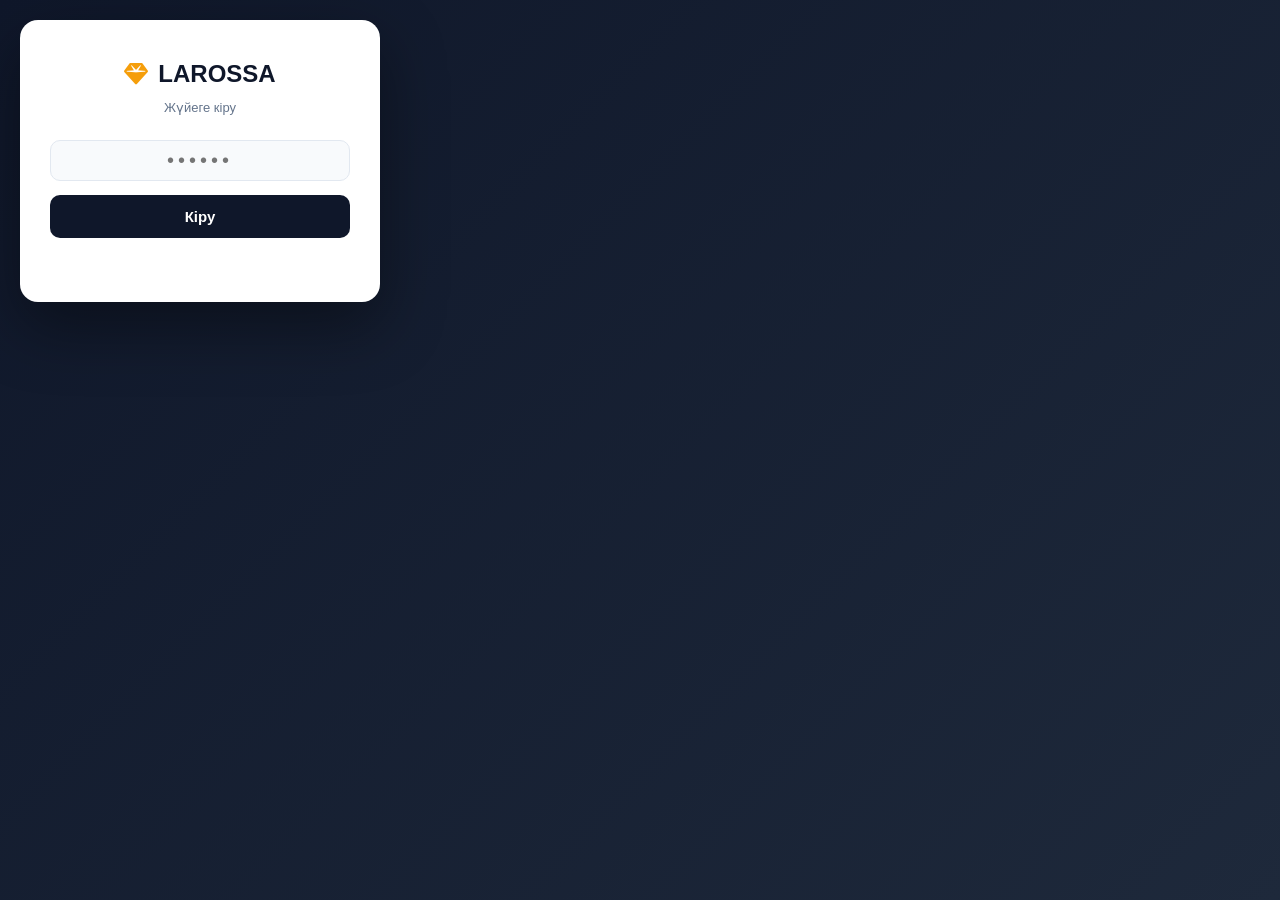
==== commit c213186a: "Update admin.html" ====
--- a/admin.html
+++ b/admin.html
@@ -6,6 +6,7 @@
 <title>Larossa | Admin</title>
 <script src="https://cdn.jsdelivr.net/npm/@supabase/supabase-js@2"></script>
 <script src="https://cdn.jsdelivr.net/npm/chart.js"></script>
+<script src="https://cdnjs.cloudflare.com/ajax/libs/jspdf/2.5.1/jspdf.umd.min.js"></script>
 <link href="https://fonts.googleapis.com/css2?family=DM+Sans:opsz,wght@9..40,400;9..40,500;9..40,600;9..40,700&display=swap" rel="stylesheet">
 <link rel="stylesheet" href="https://cdnjs.cloudflare.com/ajax/libs/font-awesome/6.5.0/css/all.min.css">
 
@@ -28,7 +29,8 @@
   --sw:252px;--bnh:60px;
 }
 *{box-sizing:border-box;margin:0;padding:0;-webkit-tap-highlight-color:transparent}
-body{font-family:'DM Sans',system-ui,sans-serif;background:var(--bg);color:var(--txt);font-size:14px;line-height:1.5;-webkit-font-smoothing:antialiased;overflow-x:hidden;padding-bottom:60px;}
+html{min-height:100%;overflow-y:scroll;overflow-x:hidden}
+body{font-family:'DM Sans',system-ui,sans-serif;background:var(--bg);color:var(--txt);font-size:14px;line-height:1.5;-webkit-font-smoothing:antialiased;overflow-x:hidden;padding:20px;padding-bottom:60px;min-height:100vh}
 
 /* AUTH */
 #authWrap{position:fixed;inset:0;z-index:9000;display:flex;align-items:center;justify-content:center;background:linear-gradient(135deg,#0f172a,#1e293b);padding:20px}
@@ -56,15 +58,16 @@
 .sib-name{font-size:13px;font-weight:700;color:#fff;white-space:nowrap;overflow:hidden;text-overflow:ellipsis}
 .sib-role{font-size:10px;color:#64748b}
 .nsect{font-size:9.5px;font-weight:700;color:#475569;text-transform:uppercase;letter-spacing:.08em;padding:10px 10px 3px}
-.nitem{padding:9px 10px;border-radius:7px;display:flex;align-items:center;gap:10px;cursor:pointer;color:#94a3b8;font-weight:500;font-size:13px;transition:all .13s;user-select:none}
-.nitem:hover{background:rgba(255,255,255,.07);color:#e2e8f0}
+.nitem{padding:9px 10px;border-radius:7px;display:flex;align-items:center;gap:10px;cursor:pointer;color:#fff;font-weight:500;font-size:13px;transition:all .13s;user-select:none}
+.nitem:hover{background:rgba(255,255,255,.07);color:#fff}
 .nitem.active{background:linear-gradient(135deg,#334155,#475569);color:#fff}
 .nitem i{width:16px;text-align:center;font-size:13px;flex-shrink:0}
+.sidebar a.nitem{color:#fff!important}
 .ndiv{height:1px;background:rgba(255,255,255,.08);margin:6px 0}
 
 /* MAIN */
-.main{margin-left:var(--sw);padding:18px 22px;min-height:100vh}
-.page{display:none;animation:fadeIn .18s ease}.page.active{display:block}
+.main{margin-left:var(--sw);padding:18px 22px;min-height:100vh;overflow-x:auto;overflow-y:visible}
+.page{display:none;animation:fadeIn .18s ease;min-height:0;overflow:visible;width:100%}.page.active{display:block}
 @keyframes fadeIn{from{opacity:.5}to{opacity:1}}
 
 /* TOPBAR */
@@ -86,7 +89,9 @@
 .sc.sg{border-left:3px solid var(--g)}.sc.sb2{border-left:3px solid var(--b)}.sc.so{border-left:3px solid var(--o)}.sc.sp{border-left:3px solid var(--p)}.sc.sr{border-left:3px solid var(--r)}
 
 /* CARD */
-.card{background:var(--card);border-radius:var(--rad);border:1px solid var(--brd);box-shadow:var(--sh);overflow:hidden;margin-bottom:14px}
+.card{background:var(--card);border-radius:var(--rad);border:1px solid var(--brd);box-shadow:var(--sh);margin-bottom:14px}
+.card .tw{overflow-x:auto;-webkit-overflow-scrolling:touch}
+.card .cb,#lrsMob{overflow:visible}
 .ch{padding:12px 16px;background:#fafbfc;border-bottom:1px solid var(--brd);display:flex;align-items:center;justify-content:space-between;gap:10px;flex-wrap:wrap}
 .ch h3{font-size:13.5px;font-weight:600;margin:0}
 .cb{padding:16px}
@@ -95,6 +100,8 @@
 input,select,textarea{font-family:inherit;font-size:13px;color:var(--txt);border:1px solid var(--brd);border-radius:7px;outline:none;transition:border .15s;background:#fff}
 input:focus,select:focus,textarea:focus{border-color:var(--ac)}
 input[type=text],input[type=number],input[type=date],input[type=password],input[type=url]{padding:8px 11px}
+input[type=number]{-moz-appearance:textfield;appearance:textfield}
+input[type=number]::-webkit-outer-spin-button,input[type=number]::-webkit-inner-spin-button{-webkit-appearance:none;margin:0}
 select{padding:7px 11px}
 textarea{padding:8px 11px;resize:vertical;min-height:60px}
 
@@ -122,10 +129,22 @@
 tbody tr:hover td{background:#fafbff}
 
 /* MOBILE CARDS */
-.mob-card{display:none;padding:13px 14px;border-bottom:1px solid #f1f5f9}
-.mob-card:last-child{border-bottom:none}
-.mc-r{display:flex;align-items:center;justify-content:space-between;gap:8px;margin-bottom:5px}
+.mob-card{display:none;padding:14px 16px;margin-bottom:10px;background:var(--card);border-radius:var(--rad);border:1px solid var(--brd);box-shadow:0 2px 8px rgba(15,23,42,.06);transition:box-shadow .2s}
+.mob-card:last-child{margin-bottom:0}
+.mob-card:active{box-shadow:0 4px 12px rgba(15,23,42,.1)}
+#talonMob,#lrsMob,#salTblMob,#dWkTblMob,#dTop5Mob,#rankTblMob,#mgrTblMob,#payTblMob,#dailyTblMob,#cliTblMob,#salHistMob,#bsDefTMob,#bsOrdTMob,#smMgrTblMob,#smProdTblMob{display:none}
+.mc-r{display:flex;align-items:center;justify-content:space-between;gap:10px;margin-bottom:8px;font-size:13px;min-height:22px}
 .mc-r:last-child{margin-bottom:0}
+.mc-r span:first-child{color:var(--mu);font-weight:600;font-size:11.5px;text-transform:uppercase;letter-spacing:.03em;min-width:0}
+.mc-r b{color:var(--txt);word-break:break-word}
+.talon-mob-card{display:flex;flex-direction:column;gap:10px;padding:16px;margin-bottom:12px;background:var(--card);border-radius:12px;border:1px solid var(--brd);box-shadow:0 4px 14px rgba(15,23,42,.08);transition:box-shadow .2s}
+.talon-mob-card:last-child{margin-bottom:0}
+.talon-mob-card .tmc-head{display:flex;justify-content:space-between;align-items:flex-start;gap:8px;flex-wrap:wrap}
+.talon-mob-card .tmc-head b{font-size:15px;color:var(--pr)}
+.talon-mob-card .tmc-art{display:inline-block;padding:4px 10px;border-radius:8px;background:var(--pl);color:var(--pt);font-weight:700;font-size:12px;width:fit-content}
+.talon-mob-card .tmc-row{display:flex;justify-content:space-between;font-size:13px;color:var(--mu)}
+.talon-mob-card .tmc-row span:first-child{font-weight:600;color:var(--ac)}
+.talon-mob-card .tmc-acts{display:flex;gap:8px;margin-top:6px;padding-top:10px;border-top:1px solid #f1f5f9}
 
 /* FBAR */
 .fbar{padding:10px 14px;background:#fafbfc;border-bottom:1px solid var(--brd);display:flex;gap:8px;flex-wrap:wrap;align-items:center}
@@ -174,7 +193,8 @@
 .drop-menu button:hover{background:#f8fafc}
 
 /* BPCT */
-.bpct{width:52px;padding:4px 6px;border:1.5px solid var(--brd);border-radius:6px;font-size:12px;font-weight:700;text-align:center;color:var(--pt);background:var(--pl);font-family:inherit;outline:none}
+.bpct{width:52px;padding:4px 6px;border:1.5px solid var(--brd);border-radius:6px;font-size:12px;font-weight:700;text-align:center;color:var(--pt);background:var(--pl);font-family:inherit;outline:none;-moz-appearance:textfield;appearance:textfield}
+.bpct::-webkit-outer-spin-button,.bpct::-webkit-inner-spin-button{-webkit-appearance:none;margin:0}
 .bpct:focus{border-color:var(--p)}
 
 /* PPC */
@@ -187,15 +207,15 @@
 
 /* BNAV */
 .bnav{display:none;position:fixed;bottom:0;left:0;right:0;height:var(--bnh);background:var(--pr);z-index:300;align-items:stretch;border-top:1px solid rgba(255,255,255,.09);box-shadow:0 -4px 20px rgba(0,0,0,.2)}
-.bni{flex:1;display:flex;flex-direction:column;align-items:center;justify-content:center;gap:2px;cursor:pointer;color:#64748b;font-size:9px;font-weight:600;transition:color .13s;padding:6px 2px;user-select:none}
-.bni i{font-size:18px}.bni.active{color:#f59e0b}
-.bni span{white-space:nowrap}
+.bni{flex:1;display:flex;flex-direction:column;align-items:center;justify-content:center;gap:2px;cursor:pointer;color:#e2e8f0;font-size:10px;font-weight:600;transition:color .13s;padding:6px 2px;user-select:none;min-width:0}
+.bni i{font-size:18px;color:inherit}.bni.active{color:#fbbf24}
+.bni span{white-space:nowrap;color:inherit}
 .more-ov{display:none;position:fixed;inset:0;background:rgba(0,0,0,.35);z-index:350}
 .more-menu{display:none;position:fixed;bottom:var(--bnh);left:0;right:0;background:var(--pr);z-index:360;border-radius:14px 14px 0 0;padding:12px;gap:4px}
 .more-menu.open,.more-ov.open{display:block}
 .more-menu.open{display:grid;grid-template-columns:repeat(4,1fr)}
-.mitem{display:flex;flex-direction:column;align-items:center;justify-content:center;gap:4px;padding:11px 4px;border-radius:7px;cursor:pointer;color:#94a3b8;font-size:10px;font-weight:600;text-align:center;user-select:none}
-.mitem i{font-size:19px}.mitem:hover,.mitem.active{background:rgba(255,255,255,.08);color:#fff}
+.mitem{display:flex;flex-direction:column;align-items:center;justify-content:center;gap:4px;padding:11px 4px;border-radius:7px;cursor:pointer;color:#e2e8f0;font-size:10px;font-weight:600;text-align:center;user-select:none}
+.mitem i{font-size:19px;color:inherit}.mitem span{color:inherit}.mitem:hover,.mitem.active{background:rgba(255,255,255,.08);color:#fff}
 
 /* SETTINGS */
 .ss{background:var(--card);border-radius:var(--rad);border:1px solid var(--brd);box-shadow:var(--sh);margin-bottom:14px;overflow:hidden}
@@ -243,18 +263,45 @@
   .g4{grid-template-columns:repeat(2,1fr)}.g3{grid-template-columns:repeat(2,1fr)}
   .sc .vl{font-size:17px}
   .dtbl{display:none!important}.mob-card{display:block}
+  #talonMob,#lrsMob,#salTblMob,#dWkTblMob,#dTop5Mob,#rankTblMob,#mgrTblMob,#payTblMob,#dailyTblMob,#cliTblMob,#salHistMob,#bsDefTMob,#bsOrdTMob,#smMgrTblMob,#smProdTblMob{display:block!important}
   .lrs-desk{display:none!important}.lrs-mob{display:block!important}
   .c2col,.pay-ch,.sal-ch,.bs-ch{grid-template-columns:1fr!important}
-  .ch260,.ch200,.ch300{height:190px}
+  .ch260,.ch200,.ch300{height:220px;padding:12px;min-height:180px}
+  #bonussettingsPage .ch260{height:200px;min-height:160px}
+  #bonussettingsPage .bs-ch .card{min-width:0;overflow:hidden}
+  #salaryPage .sal-ch .card{min-width:0;overflow:hidden}
+  #salaryPage .sal-ch .ch260{height:240px;min-height:200px;padding:10px;width:100%}
   .fg2{grid-template-columns:1fr}
   .topbar{flex-wrap:wrap}
   #lrsTbar{grid-template-columns:1fr 1fr!important}
+}
+@media(max-width:768px){
+  .main{padding:14px 14px calc(var(--bnh)+14px)}
+  .card .ch,.card .cb{padding:12px 14px}
+  .mbox{max-width:96vw;margin:12px auto}
+  #salaryPage .sal-ch .ch260{height:220px;min-height:180px}
 }
 @media(max-width:480px){
   .g4,.g3,.g2{grid-template-columns:repeat(2,1fr)}
   .sc .vl{font-size:15px}
   .main{padding:10px 10px calc(var(--bnh)+10px)}
   #lrsTbar{grid-template-columns:1fr!important}
+  .ppc-name{flex-wrap:wrap}.ppc-nums{flex-direction:column;gap:6px}
+}
+@media(min-width:901px){
+  .bnav{display:none!important}
+  .main{margin-left:var(--sw);margin-right:auto;max-width:min(1400px,calc(100vw - var(--sw) - 24px));padding-left:22px;padding-right:22px}
+  #logisticsPage .card{max-width:100%;overflow:visible;border-radius:14px;box-shadow:0 4px 20px rgba(15,23,42,.08)}
+  #logisticsPage .card .ch{background:linear-gradient(180deg,#fafbfc 0%,#f8fafc 100%);border-radius:14px 14px 0 0}
+  #logisticsPage .card .fbar{display:grid;grid-template-columns:1fr auto auto;gap:14px;align-items:end;padding:18px 20px;flex-wrap:nowrap;background:#fafbfc;border-bottom:1px solid var(--brd)}
+  #logisticsPage .card .tw{margin:0 20px 20px;border-radius:12px;border:1px solid var(--brd);overflow-x:auto;-webkit-overflow-scrolling:touch;background:#fff}
+  #logisticsPage .lrs-table{min-width:900px}
+  #logisticsPage .lrs-table th{background:#f8fafc;font-weight:600}
+  #logisticsPage .lrs-table th,#logisticsPage .lrs-table td{padding:12px 14px;white-space:nowrap}
+  #logisticsPage .lrs-table td:nth-child(3){max-width:220px;overflow:hidden;text-overflow:ellipsis;white-space:nowrap}
+  #logisticsPage .lrs-table td:nth-child(7){max-width:160px;overflow:hidden;text-overflow:ellipsis}
+  #logisticsPage .lrs-delivery-input{min-width:130px}#logisticsPage .lrs-note-input{min-width:120px;max-width:180px}
+  #logisticsPage .lrs-mob-card{border-radius:12px;padding:16px;margin-bottom:12px;border:1px solid var(--brd);box-shadow:0 2px 10px rgba(15,23,42,.06);background:var(--card)}
 }
 </style>
 
@@ -594,16 +641,23 @@
     </style>
 
 
-    <!-- Target page style -->
+    <!-- Target page style (сайт негізгі түсі) -->
      <style>
-*{margin:0;padding:0;box-sizing:border-box}
-:root{
-  --panel-bg:#f3f5fa;--card-bg:#ffffff;--edge:#e2e6f0;
-  --ink:#171b2d;--dust:#8a8fa3;--royal:#4f46e5;--royal-soft:#eef0ff;
-  --mint:#0d9668;--mint-soft:#ecfdf5;--flame:#dc2626;--flame-soft:#fef2f2;
-  --amber:#d97706;--amber-soft:#fffbeb;--sky:#0891b2;--sky-soft:#ecfeff;
-  --radius:13px;--shadow:0 1px 3px rgba(0,0,0,.06),0 4px 14px rgba(0,0,0,.04)
-}
+#targetPage{width:100%;overflow-x:hidden;overflow-y:visible}
+#targetPage *{box-sizing:border-box}
+#targetPage>div,#targetPage>h1{margin-left:0;margin-right:0}
+#targetPage{
+  --panel-bg:#f1f5f9;--card-bg:#fff;--edge:#e2e8f0;
+  --ink:#0f172a;--dust:#64748b;--royal:#0f172a;--royal-soft:#f1f5f9;
+  --mint:#059669;--mint-soft:#d1fae5;--flame:#dc2626;--flame-soft:#fee2e2;
+  --amber:#d97706;--amber-soft:#fffbeb;--sky:#0369a1;--sky-soft:#dbeafe;
+  --radius:10px;--shadow:0 1px 4px rgba(15,23,42,.08)
+}
+#targetPage .bar-logo,#targetPage .act-royal{background:#0f172a!important;color:#fff!important}
+#targetPage .bar h1 em{color:#0f172a!important}
+#targetPage .panel-ico.ico-royal{background:#d1fae5;color:#059669}
+#targetPage .panel-ico.ico-mint{background:#d1fae5;color:#059669}
+#targetPage .act-royal:hover{background:#1e293b!important}
 
 /* ══ NOTIFICATION STACK ══ */
 .ntf-stack{position:fixed;top:16px;right:16px;z-index:9999;display:flex;flex-direction:column;gap:9px;pointer-events:none;width:300px}
@@ -720,6 +774,7 @@
 
 /* ══ TEAM CARDS (mobile) ══ */
 .team-feed{display:none;flex-direction:column;gap:10px}
+.log-feed{display:none;flex-direction:column;gap:10px}
 .team-item{background:var(--panel-bg);border:1px solid var(--edge);border-radius:12px;padding:14px}
 .ti-header{display:flex;align-items:center;justify-content:space-between;margin-bottom:10px}
 .ti-who{font-weight:700;font-size:14px;display:flex;align-items:center;gap:6px;flex-wrap:wrap}
@@ -751,8 +806,12 @@
   .kpi-grid{grid-template-columns:repeat(2,1fr);gap:9px}
   .panel{padding:15px}
   .scroll-x{display:none}
-  .scroll-x.keep{display:block}
+  .scroll-x.keep{display:none}
   .team-feed{display:flex}
+  .log-feed{display:flex!important;flex-direction:column;gap:10px;width:100%;max-width:100%;overflow:visible}
+  .log-feed .log-card{width:100%;max-width:100%;padding:14px 16px;background:var(--card-bg);border:1px solid var(--edge);border-radius:var(--radius);box-shadow:var(--shadow);box-sizing:border-box}
+  .log-feed .log-card .log-card-r{display:flex;justify-content:space-between;align-items:flex-start;gap:8px;margin-bottom:6px}
+  .log-feed .log-card .log-card-r:last-child{margin-bottom:0}
   .kpi-num{font-size:21px}.bar h1{font-size:16px}
   .bar-logo{width:37px;height:37px;border-radius:11px}.bar-logo i{width:18px;height:18px}
   .ntf-stack{width:calc(100% - 24px);right:12px;top:12px}
@@ -796,18 +855,22 @@
   <div class="nitem" onclick="goPage('daily',this)"><i class="fas fa-calendar-day"></i>Күнделікті есеп</div>
   <div class="nitem" onclick="goPage('ranking',this)"><i class="fas fa-trophy"></i>Рейтинг</div>
   <div class="nitem" onclick="goPage('clients',this)"><i class="fas fa-users"></i>Клиенттер</div>
-  <div class="nitem" onclick="goPage('managers',this)"><i class="fas fa-user-tie"></i>Менеджерлер</div>
+  <div class="nitem" onclick="goPage('managers_list',this)"><i class="fas fa-user-tie"></i>Менеджерлер</div>
   <div class="nsect">Жүйе</div>
   <div class="nitem" onclick="goPage('logistics',this)"><i class="fas fa-truck"></i>Логистика</div>
+  <div class="nitem" onclick="goPage('talon',this)"><i class="fas fa-file-contract"></i>Гарантия талон</div>
   <div class="nitem" onclick="goPage('target',this)"><i class="fas fa-bullseye"></i>Таргет</div>
   <div class="nitem" onclick="goPage('bonussettings',this)"><i class="fas fa-percent"></i>Бонус баптау</div>
   <div class="nitem" onclick="goPage('sitemanage',this)"><i class="fas fa-sliders-h"></i>Сайт баптау</div>
-  <div class="nitem" onclick="goPage('warranty',this)"><i class="fas fa-certificate"></i>Гарантия талон</div>
+  <div class="ndiv"></div>
+  <div class="nsect" style="font-size:9px;padding:6px 10px 2px">Сілтемелер</div>
+  <a href="index.html" target="_blank" rel="noopener" class="nitem" style="text-decoration:none"><i class="fas fa-home"></i>Индекс</a>
+  <a href="orders.html" target="_blank" rel="noopener" class="nitem" style="text-decoration:none"><i class="fas fa-clipboard-list"></i>Тапсырыс</a>
+  <a href="logistic.html" target="_blank" rel="noopener" class="nitem" style="text-decoration:none"><i class="fas fa-truck"></i>Логистика</a>
+  <a href="talon.html" target="_blank" rel="noopener" class="nitem" style="text-decoration:none"><i class="fas fa-file-contract"></i>Талон</a>
   <div class="ndiv"></div>
   <div class="nitem" onclick="goPage('settings',this)"><i class="fas fa-cog"></i>Баптау</div>
   <div class="nitem" onclick="goPage('help',this)"><i class="fas fa-question-circle"></i>Көмек</div>
-  <div class="ndiv"></div>
-  <div class="nitem" onclick="location.href='/'"><i class="fas fa-home"></i>Порталға өту</div>
 </aside>
 
 <main class="main">
@@ -906,8 +969,8 @@
     <div class="card"><div class="ch"><h3>Түсім динамикасы</h3></div><div class="ch260"><canvas id="cTrend"></canvas></div></div>
     <div class="card"><div class="ch"><h3>Төлем түрлері</h3></div><div class="ch260"><canvas id="cPayD"></canvas></div></div>
   </div>
-  <div class="card"><div class="ch"><h3>Соңғы апта</h3></div><div class="tw"><table><thead><tr><th>Күн</th><th>Тапсырыс</th><th>Түсім</th><th>Бонус</th></tr></thead><tbody id="dWkTbl"></tbody></table></div></div>
-  <div class="card" style="margin-top:14px"><div class="ch"><h3>Топ-5 менеджер</h3></div><div class="tw"><table><thead><tr><th>#</th><th>Менеджер</th><th>Тапсырыс</th><th>Түсім</th><th>Бонус</th><th>Берілген</th><th>Берілмеген</th></tr></thead><tbody id="dTop5"></tbody></table></div></div>
+  <div class="card"><div class="ch"><h3>Соңғы апта</h3></div><div class="tw dtbl"><table><thead><tr><th>Күн</th><th>Тапсырыс</th><th>Түсім</th><th>Бонус</th></tr></thead><tbody id="dWkTbl"></tbody></table></div><div id="dWkTblMob"></div></div>
+  <div class="card" style="margin-top:14px"><div class="ch"><h3>Топ-5 менеджер</h3></div><div class="tw dtbl"><table><thead><tr><th>#</th><th>Менеджер</th><th>Тапсырыс</th><th>Түсім</th><th>Бонус</th><th>Берілген</th><th>Берілмеген</th></tr></thead><tbody id="dTop5"></tbody></table></div><div id="dTop5Mob"></div></div>
 </div>
 
 <!-- SALARY PAGE -->
@@ -921,9 +984,11 @@
   </div>
   <div class="g g4">
     <div class="sc sg"><div class="lb">Бонус қоры</div><div class="vl" id="salTB">0 ₸</div></div>
-    <div class="sc sb2"><div class="lb">Берілген зп</div><div class="vl" id="salPd">0 ₸</div><div class="sb" id="salPdC">0 транзакция</div></div>
+    <div class="sc sb2"><div class="lb">Берілген ЗП</div><div class="vl" id="salPd">0 ₸</div><div class="sb" id="salPdC">0 транзакция</div></div>
+    <div class="sc sp"><div class="lb">Берілген бонус</div><div class="vl" id="salBonus">0 ₸</div></div>
     <div class="sc so"><div class="lb">Берілмеген</div><div class="vl" id="salUp">0 ₸</div></div>
-    <div class="sc sp"><div class="lb">Орт. бонус %</div><div class="vl" id="salAvP">9%</div></div>
+    <div class="sc" style="grid-column:span 2;border-left:3px solid var(--pr)"><div class="lb">Жалпы итог (ЗП + Бонус)</div><div class="vl" id="salTotal">0 ₸</div></div>
+    <div class="sc" style="grid-column:span 2"><div class="lb">Орт. бонус %</div><div class="vl" id="salAvP">9%</div></div>
   </div>
   <div class="sal-ch" style="display:grid;grid-template-columns:300px 1fr;gap:14px;margin-bottom:14px">
     <div class="card"><div class="ch"><h3>Менеджер бойынша</h3></div><div class="ch260"><canvas id="cSPie"></canvas></div></div>
@@ -942,11 +1007,13 @@
         <select id="salHPeriod" onchange="rendSalHist()" style="width:140px"><option value="all">Барлық кезең</option><option value="thisMonth">Осы ай</option><option value="lastMonth">Өткен ай</option></select>
       </div>
     </div>
-    <div class="tw"><table><thead><tr><th>Күн</th><th>Менеджер</th><th>Түрі</th><th>Сома</th><th>Кезең</th><th>Статус</th><th>Ескертпе</th><th></th></tr></thead><tbody id="salHist"></tbody></table></div>
+    <div class="tw dtbl"><table><thead><tr><th>Күн</th><th>Менеджер</th><th>Түрі</th><th>Сома</th><th>Кезең</th><th>Статус</th><th>Ескертпе</th><th></th></tr></thead><tbody id="salHist"></tbody></table></div>
+    <div id="salHistMob"></div>
   </div>
   <div class="card">
     <div class="ch"><h3>Толық есеп</h3></div>
-    <div class="tw"><table><thead><tr><th>Менеджер</th><th>Заказ</th><th>Сауда</th><th>Орт.%</th><th>Бонус</th><th>Берілген ЗП</th><th>Берілген Бонус</th><th>Берілмеген</th><th></th></tr></thead><tbody id="salTbl"></tbody></table></div>
+    <div class="tw dtbl"><table><thead><tr><th>Менеджер</th><th>Заказ</th><th>Сауда</th><th>Орт.%</th><th>Бонус</th><th>Берілген</th><th>Берілмеген</th><th></th></tr></thead><tbody id="salTbl"></tbody></table></div>
+    <div id="salTblMob"></div>
   </div>
 </div>
 
@@ -955,7 +1022,11 @@
   <h1 style="font-size:19px;font-weight:700;margin-bottom:14px">Төлем түрлері</h1>
   <div class="pay-ch" style="display:grid;grid-template-columns:300px 1fr;gap:14px">
     <div class="card"><div class="ch"><h3>Үлес</h3></div><div class="ch260"><canvas id="cPay"></canvas></div></div>
-    <div class="card"><div class="ch"><h3>Кесте</h3></div><div class="tw"><table><thead><tr><th>Төлем түрі</th><th>Тапсырыс</th><th>Сома</th><th>%</th></tr></thead><tbody id="payTbl"></tbody></table></div></div>
+    <div class="card"><div class="ch"><h3>Кесте</h3></div><div class="tw dtbl"><table><thead><tr><th>Төлем түрі</th><th>Тапсырыс</th><th>Сома</th><th>%</th></tr></thead><tbody id="payTbl"></tbody></table></div><div id="payTblMob"></div></div>
+  </div>
+  <div class="g g2" style="margin-top:14px">
+    <div class="card"><div class="ch"><h3>Төлем түрлері тізімі</h3><button class="btn bg2 sm" onclick="openAddPayType()"><i class="fas fa-plus"></i>Қосу</button></div><div class="cb"><ul id="payTypesList" style="list-style:none;padding:0;margin:0"></ul></div></div>
+    <div class="card"><div class="ch"><h3>Жеткізу түрлері тізімі</h3><button class="btn bbl sm" onclick="openAddDelType()"><i class="fas fa-plus"></i>Қосу</button></div><div class="cb"><ul id="delTypesList" style="list-style:none;padding:0;margin:0"></ul></div></div>
   </div>
 </div>
 
@@ -963,14 +1034,14 @@
 <div id="dailyPage" class="page">
   <h1 style="font-size:19px;font-weight:700;margin-bottom:14px">Күнделікті есеп</h1>
   <div class="card"><div class="ch"><h3>Соңғы 30 күн</h3></div><div class="ch300"><canvas id="cDaily"></canvas></div></div>
-  <div class="card"><div class="ch"><h3>Кесте</h3></div><div class="tw"><table><thead><tr><th>Күн</th><th>Тапсырыс</th><th>Түсім</th><th>Орт.чек</th><th>Бонус</th></tr></thead><tbody id="dailyTbl"></tbody></table></div></div>
+  <div class="card"><div class="ch"><h3>Кесте</h3></div><div class="tw dtbl"><table><thead><tr><th>Күн</th><th>Тапсырыс</th><th>Түсім</th><th>Орт.чек</th><th>Бонус</th></tr></thead><tbody id="dailyTbl"></tbody></table></div><div id="dailyTblMob"></div></div>
 </div>
 
 <!-- RANKING PAGE -->
 <div id="rankingPage" class="page">
   <h1 style="font-size:19px;font-weight:700;margin-bottom:14px">Рейтинг</h1>
   <div class="g g2"><div class="sc sg"><div class="lb">Жалпы сауда</div><div class="vl" id="rTS">0 ₸</div></div><div class="sc sp"><div class="lb">Жалпы бонус</div><div class="vl" id="rTB">0 ₸</div></div></div>
-  <div class="card"><div class="ch"><h3>Рейтинг</h3></div><div class="tw"><table><thead><tr><th>Орын</th><th>Менеджер</th><th>Заказ</th><th>Түсім</th><th>Орт.%</th><th>Бонус</th><th>Берілген</th><th>Берілмеген</th><th>Үлес</th></tr></thead><tbody id="rankTbl"></tbody></table></div></div>
+  <div class="card"><div class="ch"><h3>Рейтинг</h3></div><div class="tw dtbl"><table><thead><tr><th>Орын</th><th>Менеджер</th><th>Заказ</th><th>Түсім</th><th>Орт.%</th><th>Бонус</th><th>Берілген</th><th>Берілмеген</th><th>Үлес</th></tr></thead><tbody id="rankTbl"></tbody></table></div><div id="rankTblMob"></div></div>
 </div>
 
 <!-- CLIENTS PAGE -->
@@ -981,11 +1052,11 @@
     <div class="sc"><div class="lb">Жалпы заказ</div><div class="vl" id="cliO">0</div></div>
     <div class="sc"><div class="lb">Орт./клиент</div><div class="vl" id="cliA">0</div></div>
   </div>
-  <div class="card"><div class="ch"><h3>Тізім</h3><div class="srch"><i class="fas fa-search"></i><input type="text" id="cliSrch" placeholder="Іздеу..." oninput="rendCli()" style="width:150px"></div></div><div class="tw"><table><thead><tr><th>Клиент</th><th>Телефон</th><th>Заказ</th><th>Жалпы</th><th>Орт.чек</th><th>Соңғы</th></tr></thead><tbody id="cliTbl"></tbody></table></div></div>
+  <div class="card"><div class="ch"><h3>Тізім</h3><div class="srch"><i class="fas fa-search"></i><input type="text" id="cliSrch" placeholder="Іздеу..." oninput="rendCli()" style="width:150px"></div></div><div class="tw dtbl"><table><thead><tr><th>Клиент</th><th>Телефон</th><th>Заказ</th><th>Жалпы</th><th>Орт.чек</th><th>Соңғы</th></tr></thead><tbody id="cliTbl"></tbody></table></div><div id="cliTblMob"></div></div>
 </div>
 
 <!-- MANAGERS PAGE -->
-<div id="managersPage" class="page">
+<div id="managers_listPage" class="page">
   <h1 style="font-size:19px;font-weight:700;margin-bottom:14px">Менеджерлер</h1>
   <div class="g g4">
     <div class="sc"><div class="lb">Менеджерлер</div><div class="vl" id="mgrC">0</div></div>
@@ -993,7 +1064,7 @@
     <div class="sc sp"><div class="lb">Жалпы бонус</div><div class="vl" id="mgrTB">0 ₸</div></div>
     <div class="sc so"><div class="lb">Жетекші</div><div class="vl" id="mgrL">—</div></div>
   </div>
-  <div class="card"><div class="ch"><h3>Команда</h3></div><div class="tw"><table><thead><tr><th>Менеджер</th><th>Заказ</th><th>Түсім</th><th>Орт.%</th><th>Бонус</th><th>Берілген</th><th>Берілмеген</th></tr></thead><tbody id="mgrTbl"></tbody></table></div></div>
+  <div class="card"><div class="ch"><h3>Команда</h3></div><div class="tw dtbl"><table><thead><tr><th>Менеджер</th><th>Заказ</th><th>Түсім</th><th>Орт.%</th><th>Бонус</th><th>Берілген</th><th>Берілмеген</th></tr></thead><tbody id="mgrTbl"></tbody></table></div><div id="mgrTblMob"></div></div>
   <div class="card"><div class="ch"><h3>Заметкалар</h3></div><div class="cb" id="mgrNotes" style="display:grid;gap:12px"></div></div>
 </div>
 
@@ -1015,61 +1086,40 @@
   <div id="lrsMob" class="card lrs-mob" style="display:none"></div> -->
 
 
-  <div class="lrs-header">
-        <div class="lrs-toolbar" >
-            <div class="lrs-input-group">
-                <label class="lrs-label">Ақылды іздеу</label>
-                <div class="lrs-search-container">
-                    <i class="fas fa-search"></i>
-                    <input type="text" id="lrs-search" class="lrs-control lrs-search-input" placeholder="Клиент, телефон немесе тауар..." oninput="lrsFilter()">
-                </div>
-            </div>
-
-            <button class="lrs-refresh-btn" onclick="lrsLoad()">
-                <i class="fas fa-sync-alt"></i>
-            </button>
-        </div>
-
-        <div class="lrs-filters-row">
-            <button class="lrs-chip active" onclick="lrsHandleTime('all', this)">Барлығы</button>
-            <button class="lrs-chip" onclick="lrsHandleTime('today', this)">Бүгін</button>
-            <button class="lrs-chip" onclick="lrsHandleTime('week', this)">Апта</button>
-            <button class="lrs-chip" onclick="lrsHandleStatus('all', this)">Статус</button>
-            <button class="lrs-chip" onclick="lrsHandleStatus('Жаңа', this)">Жаңа</button>
-            <button class="lrs-chip" onclick="lrsHandleStatus('Процесте', this)">Процесте</button>
-            <button class="lrs-chip" onclick="lrsHandleStatus('Жолда', this)">Жолда</button>
-            <button class="lrs-chip" onclick="lrsHandleStatus('Қабылданды', this)">Жетті</button>
-        </div>
-    </div>
-
-    <div class="lrs-table-card">
-        <table class="lrs-table">
-            <thead>
-                <tr>
-                    <th>ID / Күні</th>
-                    <th>Клиент</th>
-                    <th>Мекен-жай</th>
-                    <th>Тауар</th>
-                    <th>Бағасы</th>
-                    <th>Жеткізуші / трек</th>
-                    <th>Заметка</th>
-                    <th>Жеткізу</th>
-                    <th>Статус</th>
-                    <th>Чек</th>
-                </tr>
-            </thead>
-            <tbody id="lrs-tbody">
-                <tr>
-                    <td colspan="10" class="lrs-loading">
-                        <i class="fas fa-spinner fa-spin" style="font-size: 20px; margin-bottom: 10px;"></i>
-                        <div>Жүктелуде...</div>
-                    </td>
-                </tr>
-            </tbody>
-        </table>
-    </div>
-
-    <div id="lrs-modal" class="lrs-modal" onclick="lrsCloseModal()">
+  <div class="card">
+    <div class="ch"><h3>Логистика</h3><button class="btn bp sm" onclick="lrsLoad()"><i class="fas fa-sync-alt"></i>Жаңарту</button></div>
+    <div class="fbar">
+      <div class="srch" style="flex:1;min-width:180px">
+        <i class="fas fa-search"></i>
+        <input type="text" id="lrs-search" placeholder="Клиент, телефон, тауар, жеткізуші..." oninput="lrsFilter()" style="width:100%;padding-left:30px">
+      </div>
+      <select id="lrsT" onchange="lrsFilter()" style="height:38px;min-width:100px"><option value="all">Уақыт</option><option value="today">Бүгін</option><option value="week">Апта</option></select>
+      <select id="lrsSt" onchange="lrsFilter()" style="height:38px;min-width:110px"><option value="all">Статус</option><option value="Жаңа">Жаңа</option><option value="Процесте">Процесте</option><option value="Жолда">Жолда</option><option value="Қабылданды">Жетті</option><option value="Қайтарылды">Қайтарылды</option></select>
+    </div>
+    <div class="tw dtbl" style="overflow-x:auto">
+      <table class="lrs-table" style="width:100%;min-width:800px">
+        <thead>
+          <tr>
+            <th>ID / Күні</th>
+            <th>Клиент</th>
+            <th>Мекен-жай</th>
+            <th>Тауар</th>
+            <th>Бағасы</th>
+            <th>Жеткізуші / трек</th>
+            <th>Ескертпе</th>
+            <th></th>
+            <th>Жеткізу</th>
+            <th>Статус</th>
+            <th>Чек</th>
+          </tr>
+        </thead>
+        <tbody id="lrs-tbody"></tbody>
+      </table>
+    </div>
+    <div id="lrsMob"></div>
+  </div>
+
+  <div id="lrs-modal" class="lrs-modal" onclick="lrsCloseModal()">
         <div class="lrs-modal-content" onclick="event.stopPropagation()">
             <button class="lrs-modal-close" onclick="lrsCloseModal()">
                 <i class="fas fa-times"></i>
@@ -1194,6 +1244,7 @@
         <tbody id="tblLog"></tbody>
       </table>
     </div>
+    <div class="log-feed" id="feedLog" style="display:none"></div>
     <div class="blank" id="blankLog" style="display:none"><div class="blank-ico"><i data-lucide="inbox"></i></div><p>Лидтер жоқ.</p></div>
   </div>
 </div>
@@ -1204,6 +1255,37 @@
 
 
 
+
+<!-- GUARANTEE TALON PAGE -->
+<div id="talonPage" class="page">
+  <h1 style="font-size:19px;font-weight:700;margin-bottom:14px">Гарантия талон</h1>
+  <div class="card">
+    <div class="ch" style="flex-wrap:wrap;gap:10px">
+      <h3>Сақталған талондар (база)</h3>
+      <div class="srch" style="margin:0;flex:1;min-width:160px">
+        <i class="fas fa-search"></i>
+        <input type="text" id="talonSrch" placeholder="Артикул бойынша іздеу..." oninput="rendTalons()" style="width:100%;padding-left:30px">
+      </div>
+      <button class="btn bp sm" onclick="loadTalons()"><i class="fas fa-sync-alt"></i>Жаңарту</button>
+    </div>
+    <div class="tw dtbl"><table><thead><tr><th>Күні</th><th>Клиент</th><th>Артикул</th><th>Сату күні</th><th>Аяқталуы</th><th></th></tr></thead><tbody id="talonTbl"></tbody></table></div>
+    <div id="talonMob"></div>
+  </div>
+</div>
+<!-- Edit talon modal -->
+<div class="modal" id="editTalonMdl">
+  <div class="mbox sm">
+    <div class="mhead"><h3><i class="fas fa-edit" style="color:var(--b)"></i>Талонды өзгерту</h3><button class="mclose" onclick="closeMdl('editTalonMdl')"><i class="fas fa-times"></i></button></div>
+    <input type="hidden" id="etId">
+    <div class="fg"><label>Клиент аты</label><input type="text" id="etClient" placeholder="Аты-жөні"></div>
+    <div class="fg"><label>Артикул</label><input type="text" id="etArticle" placeholder="LR123456"></div>
+    <div class="fg2">
+      <div class="fg"><label>Сату күні</label><input type="date" id="etSaleDate" onchange="updTalonExpiry()"></div>
+      <div class="fg"><label>Аяқталу күні</label><input type="text" id="etExpiry" placeholder="01.01.2026 ж" readonly style="background:#f1f5f9"></div>
+    </div>
+    <div class="mfoot"><button class="btn bo" onclick="closeMdl('editTalonMdl')">Болдырмау</button><button class="btn bp" onclick="submitEditTalon()"><i class="fas fa-check"></i>Сақтау</button></div>
+  </div>
+</div>
 
 <!-- BONUS SETTINGS PAGE -->
 <div id="bonussettingsPage" class="page">
@@ -1220,7 +1302,8 @@
   </div>
   <div class="card" style="margin-bottom:14px">
     <div class="ch"><h3>Дефолт пайыз (менеджер бойынша)</h3></div>
-    <div class="tw"><table><thead><tr><th>Менеджер</th><th>Дефолт %</th><th>Заказ</th><th>Бонус</th><th>Берілген</th><th>Берілмеген</th><th></th></tr></thead><tbody id="bsDefT"></tbody></table></div>
+    <div class="tw dtbl"><table><thead><tr><th>Менеджер</th><th>Дефолт %</th><th>Заказ</th><th>Бонус</th><th>Берілген</th><th>Берілмеген</th><th></th></tr></thead><tbody id="bsDefT"></tbody></table></div>
+    <div id="bsDefTMob"></div>
   </div>
   <div class="card">
     <div class="ch">
@@ -1230,7 +1313,8 @@
         <select id="bsOP" onchange="rendBsOrd()"><option value="all">Барлық бонус</option><option value="unpaid">Берілмеген</option><option value="paid">Берілген</option></select>
       </div>
     </div>
-    <div class="tw"><table><thead><tr><th>Күні</th><th>Клиент</th><th>Менеджер</th><th>Сома</th><th>Бонус %</th><th>Бонус</th><th>Статус</th></tr></thead><tbody id="bsOrdT"></tbody></table></div>
+    <div class="tw dtbl"><table><thead><tr><th>Күні</th><th>Клиент</th><th>Менеджер</th><th>Сома</th><th>Бонус %</th><th>Бонус</th><th>Статус</th></tr></thead><tbody id="bsOrdT"></tbody></table></div>
+    <div id="bsOrdTMob"></div>
   </div>
 </div>
 
@@ -1243,11 +1327,13 @@
   <div class="c2col" style="display:grid;grid-template-columns:1fr 1fr;gap:14px">
     <div class="card">
       <div class="ch"><h3>Менеджерлер тізімі</h3><button class="btn bg2 sm" onclick="openAddMgr()"><i class="fas fa-plus"></i>Қосу</button></div>
-      <div class="tw"><table><thead><tr><th>ID</th><th>Аты</th><th>Белсенді</th><th></th></tr></thead><tbody id="smMgrTbl"></tbody></table></div>
+      <div class="tw dtbl"><table><thead><tr><th>ID</th><th>Аты</th><th>Белсенді</th><th></th></tr></thead><tbody id="smMgrTbl"></tbody></table></div>
+      <div id="smMgrTblMob"></div>
     </div>
     <div class="card">
       <div class="ch"><h3>Тауарлар / Сыйлықтар</h3><button class="btn bbl sm" onclick="openAddProd()"><i class="fas fa-plus"></i>Қосу</button></div>
-      <div class="tw"><table><thead><tr><th>Атауы</th><th>Түрі</th><th>Белсенді</th><th></th></tr></thead><tbody id="smProdTbl"></tbody></table></div>
+      <div class="tw dtbl"><table><thead><tr><th>Атауы</th><th>Түрі</th><th>Белсенді</th><th></th></tr></thead><tbody id="smProdTbl"></tbody></table></div>
+      <div id="smProdTblMob"></div>
     </div>
   </div>
   <div class="danger-card">
@@ -1293,8 +1379,6 @@
       <a href="/"><button class="btn bo" onclick="goDashboard()"><i class="fas fa-arrow-left"></i>Басты бетке қайту</button></a>
       <button class="btn br2" onclick="doLogout()"><i class="fas fa-sign-out-alt"></i>Жүйеден шығу</button>
     </div>
-    
-    
   </div>
 </div>
 
@@ -1333,31 +1417,6 @@
       <li>☰ — сол жақ мәзір</li></ul></div></div>
 </div>
 
-<!-- WARRANTY PAGE -->
-<div id="warrantyPage" class="page">
-  <h1 style="font-size:19px;font-weight:700;margin-bottom:14px">Гарантия талондар</h1>
-  <div class="card">
-    <div class="ch">
-      <h3>Талондар тізімі</h3>
-      <div class="srch"><i class="fas fa-search"></i><input type="text" id="wrtSrch" placeholder="Клиент немесе артикул..." oninput="rendWarranty()" style="width:170px"></div>
-    </div>
-    <div class="tw dtbl">
-      <table>
-        <thead>
-          <tr>
-            <th>Күні</th>
-            <th>Клиент аты</th>
-            <th>Артикул</th>
-            <th>Кепілдік мерзімі</th>
-          </tr>
-        </thead>
-        <tbody id="wrtTbl"></tbody>
-      </table>
-    </div>
-    <div id="wrtMob"></div>
-  </div>
-</div>
-
 </main>
 
 <!-- BNAV -->
@@ -1366,6 +1425,7 @@
   <div class="bni" id="bnD" onclick="goPage('dashboard',null);setBA('bnD')"><i class="fas fa-chart-pie"></i><span>Панель</span></div>
   <div class="bni" id="bnS" onclick="goPage('salary',null);setBA('bnS')"><i class="fas fa-wallet"></i><span>Жалақы</span></div>
   <div class="bni" id="bnL" onclick="goPage('logistics',null);setBA('bnL')"><i class="fas fa-truck"></i><span>Логистик</span></div>
+  <div class="bni" id="bnT" onclick="goPage('talon',null);setBA('bnT')"><i class="fas fa-file-contract"></i><span>Талон</span></div>
   <div class="bni" id="bnMore" onclick="togMore()"><i class="fas fa-ellipsis-h"></i><span>Тағы</span></div>
 </nav>
 <div class="more-ov" id="moreOv" onclick="closeMore()"></div>
@@ -1374,13 +1434,11 @@
   <div class="mitem" onclick="goPage('daily',null);closeMore();setBA('')"><i class="fas fa-calendar-day"></i><span>Күнделік</span></div>
   <div class="mitem" onclick="goPage('ranking',null);closeMore();setBA('')"><i class="fas fa-trophy"></i><span>Рейтинг</span></div>
   <div class="mitem" onclick="goPage('clients',null);closeMore();setBA('')"><i class="fas fa-users"></i><span>Клиент</span></div>
-  <div class="mitem" onclick="goPage('managers',null);closeMore();setBA('')"><i class="fas fa-user-tie"></i><span>Менеджер</span></div>
+  <div class="mitem" onclick="goPage('managers_list',null);closeMore();setBA('')"><i class="fas fa-user-tie"></i><span>Менеджер</span></div>
   <div class="mitem" onclick="goPage('target',null);closeMore();setBA('')"><i class="fas fa-bullseye"></i><span>Таргет</span></div>
   <div class="mitem" onclick="goPage('bonussettings',null);closeMore();setBA('')"><i class="fas fa-percent"></i><span>Бонус</span></div>
   <div class="mitem" onclick="goPage('sitemanage',null);closeMore();setBA('')"><i class="fas fa-sliders-h"></i><span>Сайт</span></div>
-  <div class="mitem" onclick="goPage('warranty',null);closeMore();setBA('')"><i class="fas fa-certificate"></i><span>Гарантия</span></div>
   <div class="mitem" onclick="goPage('settings',null);closeMore();setBA('')"><i class="fas fa-cog"></i><span>Баптау</span></div>
-  <div class="mitem" onclick="location.href='/';closeMore()"><i class="fas fa-home"></i><span>Портал</span></div>
 </div>
 </div><!-- /appWrap -->
 
@@ -1394,7 +1452,7 @@
       <div class="fg"><label>Менеджер</label><select id="pmMgr" style="height:38px" onchange="calcSug()"><option value="">— таңдаңыз —</option></select></div>
     </div>
     <div class="fg2">
-      <div class="fg"><label>Сома (₸)</label><input type="number" id="pmAmt" min="0" step="100" placeholder="0"></div>
+      <div class="fg"><label>Сома (₸)</label><input type="number" id="pmAmt" min="0" step="100" inputmode="numeric" placeholder="0"></div>
       <div class="fg" id="pmPeriodWrap"><label>Кезең басы / соңы</label><span style="font-size:12px;color:var(--mu)">Төменде толтырыңыз</span></div>
     </div>
     <div class="fg2" id="pmDatesRow">
@@ -1417,6 +1475,7 @@
   <div class="mbox md" style="max-width:620px">
     <div class="mhead"><h3><i class="fas fa-edit" style="color:var(--b)"></i>Тапсырысты өзгерту</h3><button class="mclose" onclick="closeMdl('editOrdMdl')"><i class="fas fa-times"></i></button></div>
     <input type="hidden" id="eoId">
+    <div class="fg"><label>Күні</label><input type="datetime-local" id="eoDate" step="1"></div>
     <div class="fg2">
       <div class="fg"><label>Клиент</label><input type="text" id="eoClient" placeholder="Аты-жөні"></div>
       <div class="fg"><label>Телефон</label><input type="tel" id="eoPhone" placeholder="+7"></div>
@@ -1443,7 +1502,7 @@
       <div class="fg"><label>Сома 2 (₸)</label><input type="number" id="eoPrice2" min="0" placeholder="0"></div>
     </div>
     <div class="fg2">
-      <div class="fg"><label>Бонус %</label><input type="number" id="eoBonusPct" min="0" max="100" step="0.1" placeholder="9"></div>
+      <div class="fg"><label>Бонус %</label><input type="number" id="eoBonusPct" class="bpct" min="0" max="100" step="0.1" inputmode="decimal" placeholder="9"></div>
       <div class="fg"><label>Статус</label><select id="eoStatus" style="height:38px"><option value="Жаңа">Жаңа</option><option value="Процесте">Процесте</option><option value="Жолда">Жолда</option><option value="Қабылданды">Жетті</option><option value="Қайтарылды">Қайтарылды</option></select></div>
     </div>
     <div class="mfoot"><button class="btn bo" onclick="closeMdl('editOrdMdl')">Болдырмау</button><button class="btn bbl" onclick="submitEditOrd()"><i class="fas fa-save"></i>Сақтау</button></div>
@@ -1460,7 +1519,7 @@
       <div class="fg"><label>Менеджер</label><select id="epMgr" style="height:38px"></select></div>
     </div>
     <div class="fg2">
-      <div class="fg"><label>Сома (₸)</label><input type="number" id="epAmt" min="0"></div>
+      <div class="fg"><label>Сома (₸)</label><input type="number" id="epAmt" min="0" inputmode="numeric"></div>
       <div class="fg"><label>Статус</label><select id="epStatus" style="height:38px"><option value="true">✅ Берілді</option><option value="false">⏳ Берілмеді</option></select></div>
     </div>
     <div class="fg2">
@@ -1498,6 +1557,15 @@
     <div class="mfoot"><button class="btn bo" onclick="closeMdl('addMgrMdl')">Болдырмау</button><button class="btn bg2" onclick="submitAddMgr()"><i class="fas fa-check"></i>Қосу</button></div>
   </div>
 </div>
+<!-- EDIT MANAGER -->
+<div class="modal" id="editMgrMdl">
+  <div class="mbox sm">
+    <div class="mhead"><h3><i class="fas fa-edit" style="color:var(--b)"></i>Менеджер атын өзгерту</h3><button class="mclose" onclick="closeMdl('editMgrMdl')"><i class="fas fa-times"></i></button></div>
+    <input type="hidden" id="editMgrId">
+    <div class="fg"><label>Аты-жөні</label><input type="text" id="editMgrName" placeholder="Аты"></div>
+    <div class="mfoot"><button class="btn bo" onclick="closeMdl('editMgrMdl')">Болдырмау</button><button class="btn bbl" onclick="submitEditMgr()"><i class="fas fa-save"></i>Сақтау</button></div>
+  </div>
+</div>
 
 <!-- ADD PRODUCT -->
 <div class="modal" id="addProdMdl">
@@ -1506,6 +1574,23 @@
     <div class="fg"><label>Атауы</label><input type="text" id="newProdName" placeholder="Тауар атауы"></div>
     <div class="fg"><label>Түрі</label><select id="newProdCat" style="height:38px"><option value="tablet">Планшет / Тауар</option><option value="gift">Сыйлық</option></select></div>
     <div class="mfoot"><button class="btn bo" onclick="closeMdl('addProdMdl')">Болдырмау</button><button class="btn bbl" onclick="submitAddProd()"><i class="fas fa-check"></i>Қосу</button></div>
+  </div>
+</div>
+
+<!-- ADD PAYMENT TYPE -->
+<div class="modal" id="addPayTypeMdl">
+  <div class="mbox sm">
+    <div class="mhead"><h3><i class="fas fa-credit-card" style="color:var(--g)"></i>Төлем түрін қосу</h3><button class="mclose" onclick="closeMdl('addPayTypeMdl')"><i class="fas fa-times"></i></button></div>
+    <div class="fg"><label>Атауы</label><input type="text" id="newPayTypeName" placeholder="Мысалы: Kaspi QR"></div>
+    <div class="mfoot"><button class="btn bo" onclick="closeMdl('addPayTypeMdl')">Болдырмау</button><button class="btn bg2" onclick="submitAddPayType()"><i class="fas fa-check"></i>Қосу</button></div>
+  </div>
+</div>
+<!-- ADD DELIVERY TYPE -->
+<div class="modal" id="addDelTypeMdl">
+  <div class="mbox sm">
+    <div class="mhead"><h3><i class="fas fa-truck" style="color:var(--b)"></i>Жеткізу түрін қосу</h3><button class="mclose" onclick="closeMdl('addDelTypeMdl')"><i class="fas fa-times"></i></button></div>
+    <div class="fg"><label>Атауы</label><input type="text" id="newDelTypeName" placeholder="Мысалы: Самовывоз"></div>
+    <div class="mfoot"><button class="btn bo" onclick="closeMdl('addDelTypeMdl')">Болдырмау</button><button class="btn bbl" onclick="submitAddDelType()"><i class="fas fa-check"></i>Қосу</button></div>
   </div>
 </div>
 
@@ -1534,15 +1619,19 @@
 <script>
 const SB_URL='https://jnuokhhqojlurvadcduv.supabase.co';
 const SB_KEY='sb_publishable_3l9NjY0Qadv3dJ9x3-t19w_8mKniZBk';
-const sb=supabase.createClient(SB_URL,SB_KEY);
+const sb=typeof supabase!=='undefined'?supabase.createClient(SB_URL,SB_KEY):null;
 const COLS=['#0369a1','#059669','#b45309','#7c3aed','#dc2626','#0891b2','#65a30d','#be185d','#c2410c','#0f172a','#f59e0b'];
 const CLEAR_PWD='11111';
 const DPCT=9;
-
-let dbO=[],dbP=[],dbBS={},dbNotes={},dbMgrs=[],dbProds=[];
+function safeQuery(fn){ return Promise.resolve().then(fn).then(function(r){ return r&&typeof r==='object'?r:{data:null}; }).catch(function(){ return {data:null}; }); }
+
+let dbO=[],dbP=[],dbBS={},dbNotes={},dbMgrs=[],dbProds=[],dbPayTypes=[],dbDelTypes=[];
+const PAY_OPTS_FALLBACK=['Kaspi Transfer','Halyk Transfer','Kaspi рассрочка','Halyk рассрочка','Kaspi Red','Наличка'];
+const DELIVERY_OPTS_FALLBACK=['Курьер','Такси','Поезд','Почта'];
 let adminName='Admin',adminAva='';
 let gPer='all',gCS='',gCE='';
 let delId=null,delTbl='orders';
+let mgrTable='site_managers',prodTable='site_products';
 let sugAmt=0;
 let noteTimers={};
 let lrsD=[];
@@ -1550,6 +1639,7 @@
 
 // ===== AUTH =====
 async function checkAuth(){
+  if(!sb){document.getElementById('authWrap').style.display='block';document.getElementById('appWrap').style.display='none';return;}
   if(localStorage.getItem('lrs_auth')==='1'){
     document.getElementById('authWrap').style.display='none';
     document.getElementById('appWrap').style.display='block';
@@ -1559,6 +1649,7 @@
 async function doLogin(){
   const pwd=document.getElementById('authPwd').value.trim();
   if(!pwd){setAuthErr('Пароль енгізіңіз');return;}
+  if(!sb){setAuthErr('Жүйе қатесі. Байланысты тексеріңіз.');return;}
   const{data,error}=await sb.from('admin_settings').select('password_hash').eq('id',1).single();
   if(error){setAuthErr('Жүйе қатесі');return;}
   if(data?.password_hash===pwd){
@@ -1580,29 +1671,46 @@
 
 // ===== SITE DATA =====
 async function loadSiteData(){
-  const[mR,pR,setR]=await Promise.all([
-    sb.from('site_managers').select('*').order('sort_order').order('id'),
-    sb.from('site_products').select('*').order('category').order('sort_order'),
-    sb.from('admin_settings').select('*').eq('id',1).single()
-  ]);
-  dbMgrs=mR.data||[];
-  dbProds=pR.data||[];
-  if(setR.data){
+  if(!sb)return;
+  var setR,siteDispR,rMgr1,rMgr2,rMgr3,rProd1,rProd2;
+  try{
+    var res=await Promise.all([
+      safeQuery(function(){return sb.from('admin_settings').select('*').eq('id',1).single();}),
+      safeQuery(function(){return sb.from('site_display').select('company_name').eq('id',1).single();}),
+      safeQuery(function(){return sb.from('managers_list').select('*').order('id');}),
+      safeQuery(function(){return sb.from('managers').select('*').order('id');}),
+      safeQuery(function(){return sb.from('site_managers').select('*').order('sort_order').order('id');}),
+      safeQuery(function(){return sb.from('site_products').select('*').order('category').order('sort_order');}),
+      safeQuery(function(){return sb.from('product_types').select('*');})
+    ]);
+    setR=res[0];siteDispR=res[1];rMgr1=res[2];rMgr2=res[3];rMgr3=res[4];rProd1=res[5];rProd2=res[6];
+  }catch(e){return;}
+  mgrTable='managers_list';
+  var mgrs=(rMgr1.data&&rMgr1.data.length)?rMgr1.data:[];
+  if(!mgrs.length&&rMgr2.data&&rMgr2.data.length){mgrs=rMgr2.data;mgrTable='managers';}
+  if(!mgrs.length&&rMgr3.data&&rMgr3.data.length){mgrs=rMgr3.data;mgrTable='site_managers';}
+  dbMgrs=mgrs;
+  prodTable='site_products';
+  var prods=(rProd1.data&&rProd1.data.length)?rProd1.data:[];
+  if(!prods.length&&rProd2.data&&rProd2.data.length){prods=rProd2.data.map(function(p){return{id:p.id,name:p.name,category:p.category||'tablet',is_active:true,sort_order:99};});prodTable='product_types';}
+  dbProds=prods;
+  if(setR&&setR.data){
     const s=setR.data;
     adminName=s.admin_name||'Admin';
     adminAva=s.admin_avatar||'';
-    setVal('setComp',s.company_name||'LAROSSA');
     setVal('setName',adminName);
     setVal('setAva',adminAva);
     updateAdminUI();
   }
+  const compName=(siteDispR&&siteDispR.data&&siteDispR.data.company_name)?siteDispR.data.company_name:(setR&&setR.data&&setR.data.company_name)?setR.data.company_name:'LAROSSA';
+  setVal('setComp',compName);
   // populate selects
   const mgrSels=['mFilt','salHMgr','bsOM','pmMgr','epMgr'];
   mgrSels.forEach(sid=>{
     const el=document.getElementById(sid);
     if(!el) return;
     while(el.options.length>1) el.remove(1);
-    dbMgrs.filter(m=>m.is_active).forEach(m=>el.add(new Option(m.name,m.id)));
+    dbMgrs.filter(m=>m.is_active!==false).forEach(m=>el.add(new Option(m.name,m.id)));
   });
 }
 
@@ -1633,16 +1741,25 @@
 
 // ===== LOAD ALL =====
 async function loadAll(){
-  const[oR,pR,bR,nR]=await Promise.all([
-    sb.from('orders').select('*').order('created_at',{ascending:false}),
-    sb.from('salary_payments').select('*').order('paid_at',{ascending:false}),
-    sb.from('manager_bonus_settings').select('*'),
-    sb.from('manager_notes').select('*')
-  ]);
-  dbO=oR.data||[];
-  dbP=pR.data||[];
-  dbBS={};(bR.data||[]).forEach(b=>dbBS[b.manager_id]=b.default_bonus_percent);
-  dbNotes={};(nR.data||[]).forEach(n=>dbNotes[n.manager_id]={id:n.id,note:n.note||''});
+  if(!sb){filtOrd();return;}
+  var oR,pR,bR,nR,payR,delR;
+  try{
+    var res=await Promise.all([
+      safeQuery(function(){return sb.from('orders').select('*').order('created_at',{ascending:false});}),
+      safeQuery(function(){return sb.from('salary_payments').select('*').order('paid_at',{ascending:false});}),
+      safeQuery(function(){return sb.from('manager_bonus_settings').select('*');}),
+      safeQuery(function(){return sb.from('manager_notes').select('*');}),
+      safeQuery(function(){return sb.from('payment_types').select('*').order('sort_order');}),
+      safeQuery(function(){return sb.from('delivery_types').select('*').order('sort_order');})
+    ]);
+    oR=res[0];pR=res[1];bR=res[2];nR=res[3];payR=res[4];delR=res[5];
+  }catch(e){filtOrd();return;}
+  dbO=(oR&&oR.data)||[];
+  dbP=(pR&&pR.data)||[];
+  dbBS={};((bR&&bR.data)||[]).forEach(b=>dbBS[b.manager_id]=b.default_bonus_percent);
+  dbNotes={};((nR&&nR.data)||[]).forEach(n=>dbNotes[n.manager_id]={id:n.id,note:n.note||''});
+  dbPayTypes=(payR&&payR.data&&payR.data.length)?payR.data.map(p=>({id:p.id,name:p.name})):PAY_OPTS_FALLBACK.map((name,i)=>({id:i,name}));
+  dbDelTypes=(delR&&delR.data&&delR.data.length)?delR.data.map(d=>({id:d.id,name:d.name})):DELIVERY_OPTS_FALLBACK.map((name,i)=>({id:i,name}));
   setEl('lastUpd',new Date().toLocaleTimeString('kk-KZ',{hour:'2-digit',minute:'2-digit'}));
   filtOrd();
   const ap=document.querySelector('.page.active');
@@ -1652,40 +1769,19 @@
 function trigPage(p){
   if(p==='dashboard') rendDash();
   else if(p==='salary'){rendSal();}
-  else if(p==='payments') rendPay();
+  else if(p==='payments'){rendPay();rendPayTypesList();rendDelTypesList();}
   else if(p==='daily') rendDaily();
   else if(p==='ranking') rendRank();
   else if(p==='clients') rendCli();
-  else if(p==='managers') rendMgr();
+  else if(p==='managers_list') rendMgr();
   else if(p==='bonussettings') rendBS()
   else if(p==='sitemanage') rendSiteManage();
   else if(p==='logistics') lrsLoad();
-  else if(p==='warranty') { if(dbW.length===0) loadWarranty(); else rendWarranty(); }
-}
-
-// ===== WARRANTY =====
-let dbW=[];
-async function loadWarranty(){
-  const{data,error}=await sb.from('warranty_certificates').select('*').order('created_at',{ascending:false});
-  if(!error) dbW=data||[];
-  rendWarranty();
-}
-function rendWarranty(){
-  const q=(document.getElementById('wrtSrch')?.value||'').toLowerCase();
-  let d=q?dbW.filter(w=>(w.client_name||'').toLowerCase().includes(q)||(w.article||'').toLowerCase().includes(q)):dbW;
-  const tbody=document.getElementById('wrtTbl');
-  const mob=document.getElementById('wrtMob');
-  if(tbody) tbody.innerHTML=d.length?d.map(w=>`<tr>
-    <td style="font-size:12px;white-space:nowrap">${fDate(w.created_at)}</td>
-    <td><b>${eH(w.client_name||'—')}</b></td>
-    <td><span class="badge bb">${eH(w.article||'—')}</span></td>
-    <td style="font-size:12px">${w.expiry_date||'—'}</td>
-  </tr>`).join(''):`<tr><td colspan="4" style="text-align:center;padding:24px;color:var(--mu)">Жазба жоқ</td></tr>`;
-  if(mob) mob.innerHTML=d.length?d.map(w=>`<div class="mob-card">
-    <div class="mc-r"><b>${eH(w.client_name||'—')}</b><span class="badge bb">${eH(w.article||'—')}</span></div>
-    <div class="mc-r"><span style="font-size:11px;color:var(--mu)">${fDate(w.created_at)}</span><span style="font-size:11px;color:var(--g)">${w.expiry_date||'—'}</span></div>
-  </div>`).join(''):'<div style="padding:20px;text-align:center;color:var(--mu)">Жазба жоқ</div>';
-}
+  else if(p==='talon') loadTalons();
+  else if(p==='target'){ if(typeof fetchAll==='function'){ fetchAll(); targetRefreshId=setInterval(fetchAll,25000); } }
+  else { if(targetRefreshId){ clearInterval(targetRefreshId); targetRefreshId=null; } }
+}
+let targetRefreshId=null;
 
 // ===== PERIOD =====
 function p2(n){return String(n).padStart(2,'0')}
@@ -1710,8 +1806,6 @@
 // ===== BONUS =====
 function oBon(o){return Math.round((Number(o.price||0)+Number(o.price2||0))*(parseFloat(o.bonus_percent??DPCT)/100));}
 function mPaid(mId){return dbP.filter(p=>p.manager_id==mId&&p.is_paid!==false).reduce((s,p)=>s+Number(p.amount),0);}
-function mSalPaid(mId){return dbP.filter(p=>p.manager_id==mId&&p.is_paid!==false&&(p.payment_kind||'salary')==='salary').reduce((s,p)=>s+Number(p.amount),0);}
-function mBonPaid(mId){return dbP.filter(p=>p.manager_id==mId&&p.is_paid!==false&&p.payment_kind==='bonus').reduce((s,p)=>s+Number(p.amount),0);}
 
 // ===== ORDERS =====
 function togDR(){const v=document.getElementById('pFilt').value;document.getElementById('cRng').style.display=v==='custom'?'flex':'none';filtOrd();}
@@ -1763,7 +1857,7 @@
       <td><span class="badge bgr">${getMgrName(o.manager_id)}</span></td>
       <td>${payHTML(o)}</td>
       <td><b>${totalP.toLocaleString()} ₸</b></td>
-      <td><div style="display:flex;align-items:center;gap:4px"><input type="number" class="bpct" value="${pct}" min="0" max="100" step="0.1" onchange="updOBon('${o.id}',this.value)"><span style="font-size:10px;color:var(--mu)">%</span></div></td>
+      <td><div style="display:flex;align-items:center;gap:4px"><input type="number" class="bpct" value="${pct}" min="0" max="100" step="0.1" inputmode="decimal" onchange="updOBon('${o.id}',this.value)"><span style="font-size:10px;color:var(--mu)">%</span></div></td>
       <td><b style="color:var(--p)">${ba.toLocaleString()} ₸</b></td>
       <td>${st==='Қабылданды'?'<span class="badge bg">Жетті</span>':'<span class="badge br">Жетпеді</span>'}</td>
       <td><div style="display:flex;gap:4px">
@@ -1783,7 +1877,7 @@
       <div class="mc-r"><span class="badge bgr" style="font-size:10px">${getMgrName(o.manager_id)}</span><span style="font-size:11px;color:var(--mu)">${fDate(o.created_at)}</span></div>
       ${payHTML(o,true)}
       <div class="mc-r" style="flex-wrap:wrap;gap:6px;margin-top:6px">
-        <div style="display:flex;align-items:center;gap:4px"><span style="font-size:11px;color:var(--mu)">Бонус:</span><input type="number" class="bpct" value="${pct}" min="0" max="100" step="0.1" onchange="updOBon('${o.id}',this.value)" style="width:48px"><span style="font-size:11px;color:var(--mu)">% → <b style="color:var(--p)">${ba.toLocaleString()} ₸</b></span></div>
+        <div style="display:flex;align-items:center;gap:4px"><span style="font-size:11px;color:var(--mu)">Бонус:</span><input type="number" class="bpct" value="${pct}" min="0" max="100" step="0.1" inputmode="decimal" onchange="updOBon('${o.id}',this.value)" style="width:48px"><span style="font-size:11px;color:var(--mu)">% → <b style="color:var(--p)">${ba.toLocaleString()} ₸</b></span></div>
         ${st==='Қабылданды'?'<span class="badge bg" style="font-size:10px">Жетті</span>':'<span class="badge br" style="font-size:10px">Жетпеді</span>'}
       </div>
       <div class="mc-r" style="margin-top:6px;margin-bottom:0">
@@ -1822,28 +1916,34 @@
 function openEditOrd(id){
   const o=dbO.find(x=>x.id==id);if(!o) return;
   setVal('eoId',id);
+  let dateVal='';
+  if(o.created_at){const d=new Date(o.created_at);dateVal=d.toISOString().slice(0,19);}
+  setVal('eoDate',dateVal);
   setVal('eoClient',o.client_name||'');
   setVal('eoPhone',o.client_phone||'');
   setVal('eoAddress',o.address||'');
   setVal('eoProduct',o.product||'');
   setVal('eoGift',o.gift||'');
-  setVal('eoDelivery',o.delivery_type||'Курьер');
+  const payOpts=dbPayTypes.map(p=>p.name);
+  const delOpts=dbDelTypes.map(d=>d.name);
+  const elD=document.getElementById('eoDelivery');elD.innerHTML=delOpts.map(v=>'<option value="'+v+'">'+v+'</option>').join('');elD.value=(o.delivery_type&&delOpts.includes(o.delivery_type))?o.delivery_type:(delOpts[0]||'Курьер');
+  if(o.delivery_type&&!delOpts.includes(o.delivery_type)){const opt=document.createElement('option');opt.value=o.delivery_type;opt.textContent=o.delivery_type;elD.appendChild(opt);elD.value=o.delivery_type;}
   setVal('eoDeliveryContact',o.delivery_contact||'');
   setVal('eoLogisticsNote',o.logistics_note||'');
   setVal('eoPrice',Number(o.price||0));
   setVal('eoPrice2',Number(o.price2||0));
   setVal('eoBonusPct',parseFloat(o.bonus_percent??DPCT));
   setVal('eoStatus',o.status||'Жаңа');
-  const payOpts=['Kaspi Transfer','Halyk Transfer','Kaspi рассрочка','Halyk рассрочка','Kaspi Red','Наличка'];
   const el1=document.getElementById('eoPayType');el1.innerHTML=payOpts.map(v=>'<option value="'+v+'">'+v+'</option>').join('');el1.value=(o.payment_type&&payOpts.includes(o.payment_type))?o.payment_type:payOpts[0];
   const el2=document.getElementById('eoPayType2');el2.innerHTML='<option value="">— жоқ —</option>'+payOpts.map(v=>'<option value="'+v+'">'+v+'</option>').join('');el2.value=(o.payment_type2&&payOpts.includes(o.payment_type2))?o.payment_type2:'';
   if(o.payment_type&&!payOpts.includes(o.payment_type)){const opt=document.createElement('option');opt.value=o.payment_type;opt.textContent=o.payment_type;el1.appendChild(opt);el1.value=o.payment_type;}
   if(o.payment_type2&&!payOpts.includes(o.payment_type2)){const opt=document.createElement('option');opt.value=o.payment_type2;opt.textContent=o.payment_type2;el2.appendChild(opt);el2.value=o.payment_type2;}
-  const mgrEl=document.getElementById('eoMgr');mgrEl.innerHTML='';dbMgrs.filter(m=>m.is_active).forEach(m=>mgrEl.add(new Option(m.name,m.id)));mgrEl.value=o.manager_id||'';
+  const mgrEl=document.getElementById('eoMgr');mgrEl.innerHTML='';dbMgrs.filter(m=>m.is_active!==false).forEach(m=>mgrEl.add(new Option(m.name,m.id)));mgrEl.value=o.manager_id||'';
   document.getElementById('editOrdMdl').classList.add('show');
 }
 async function submitEditOrd(){
   const id=document.getElementById('eoId').value;
+  const eoDate=document.getElementById('eoDate').value;
   const payload={
     client_name:document.getElementById('eoClient').value.trim(),
     client_phone:document.getElementById('eoPhone').value.trim(),
@@ -1861,6 +1961,7 @@
     status:document.getElementById('eoStatus').value,
     manager_id:document.getElementById('eoMgr').value?parseInt(document.getElementById('eoMgr').value):null
   };
+  if(eoDate) payload.created_at=new Date(eoDate).toISOString();
   const{error}=await sb.from('orders').update(payload).eq('id',id);
   if(error){popup('Қате: '+error.message,'r');return;}
   const o=dbO.find(x=>x.id==id);if(o) Object.assign(o,payload);
@@ -1887,46 +1988,60 @@
   // last week table
   const tm=monS(new Date()),lm=new Date(tm);lm.setDate(lm.getDate()-7);const le=new Date(tm);le.setMilliseconds(-1);
   const lw=dbO.filter(o=>o.created_at&&inR(o,lm,le));
-  document.getElementById('dWkTbl').innerHTML=Array.from({length:7},(_,i)=>{
+  const wkRows=Array.from({length:7},(_,i)=>{
     const dt=new Date(lm);dt.setDate(dt.getDate()+i);const iso=toISO(dt);
     const dO=lw.filter(o=>o.created_at?.startsWith(iso));
     const sum=dO.reduce((s,o)=>s+Number(o.price||0)+Number(o.price2||0),0);
     const bn=dO.reduce((s,o)=>s+oBon(o),0);
-    return`<tr><td>${dt.toLocaleDateString('kk-KZ',{weekday:'short',day:'numeric',month:'short'})}</td><td>${dO.length}</td><td>${sum.toLocaleString()} ₸</td><td>${bn.toLocaleString()} ₸</td></tr>`;
-  }).join('');
-  // top 5
+    return{lb:dt.toLocaleDateString('kk-KZ',{weekday:'short',day:'numeric',month:'short'}),cnt:dO.length,sum,bn};
+  });
+  document.getElementById('dWkTbl').innerHTML=wkRows.map(r=>`<tr><td>${r.lb}</td><td>${r.cnt}</td><td>${r.sum.toLocaleString()} ₸</td><td>${r.bn.toLocaleString()} ₸</td></tr>`).join('');
+  const dWkMob=document.getElementById('dWkTblMob');if(dWkMob)dWkMob.innerHTML=wkRows.map(r=>`<div class="mob-card"><div class="mc-r"><span>Күн</span><b>${r.lb}</b></div><div class="mc-r"><span>Тапсырыс</span>${r.cnt}</div><div class="mc-r"><span>Түсім</span><b>${r.sum.toLocaleString()} ₸</b></div><div class="mc-r"><span>Бонус</span><b>${r.bn.toLocaleString()} ₸</b></div></div>`).join('');
   const byM={};d.forEach(o=>{const id=o.manager_id;if(!byM[id])byM[id]={cnt:0,sum:0,bon:0};byM[id].cnt++;byM[id].sum+=Number(o.price||0)+Number(o.price2||0);byM[id].bon+=oBon(o);});
-  document.getElementById('dTop5').innerHTML=Object.entries(byM).map(([id,v])=>({id,...v,name:getMgrName(id)})).sort((a,b)=>b.sum-a.sum).slice(0,5).map((r,i)=>{const paid=mPaid(r.id);return`<tr><td><b>${i+1}</b></td><td><b>${r.name}</b></td><td>${r.cnt}</td><td>${r.sum.toLocaleString()} ₸</td><td>${r.bon.toLocaleString()} ₸</td><td style="color:var(--g)">${paid.toLocaleString()} ₸</td><td style="color:var(--o)">${Math.max(0,r.bon-paid).toLocaleString()} ₸</td></tr>`;}).join('');
+  const top5=Object.entries(byM).map(([id,v])=>({id,...v,name:getMgrName(id)})).sort((a,b)=>b.sum-a.sum).slice(0,5);
+  document.getElementById('dTop5').innerHTML=top5.map((r,i)=>{const paid=mPaid(r.id);return`<tr><td><b>${i+1}</b></td><td><b>${r.name}</b></td><td>${r.cnt}</td><td>${r.sum.toLocaleString()} ₸</td><td>${r.bon.toLocaleString()} ₸</td><td style="color:var(--g)">${paid.toLocaleString()} ₸</td><td style="color:var(--o)">${Math.max(0,r.bon-paid).toLocaleString()} ₸</td></tr>`;}).join('');
+  const d5Mob=document.getElementById('dTop5Mob');if(d5Mob)d5Mob.innerHTML=top5.map((r,i)=>{const paid=mPaid(r.id);return`<div class="mob-card"><div class="mc-r"><b>#${i+1} ${r.name}</b></div><div class="mc-r"><span>Заказ</span>${r.cnt}</div><div class="mc-r"><span>Түсім</span><b>${r.sum.toLocaleString()} ₸</b></div><div class="mc-r"><span>Берілген</span><span style="color:var(--g)">${paid.toLocaleString()} ₸</span></div></div>`;}).join('');
 }
 
 // ===== SALARY =====
+function mSalaryPaid(mId){return dbP.filter(p=>p.manager_id==mId&&(p.payment_kind||'salary')==='salary'&&p.is_paid!==false).reduce((s,p)=>s+Number(p.amount),0);}
+function mBonusPaid(mId){return dbP.filter(p=>p.manager_id==mId&&p.payment_kind==='bonus'&&p.is_paid!==false).reduce((s,p)=>s+Number(p.amount),0);}
 function getMgrList(){
   const d=getFilt();
   return dbMgrs.map(m=>{
     const mO=d.filter(o=>o.manager_id==m.id);
     const sum=mO.reduce((s,o)=>s+Number(o.price||0)+Number(o.price2||0),0);
-    const bon=mO.reduce((s,o)=>s+oBon(o),0);
-    const salaryPaid=mSalPaid(m.id),bonusPaid=mBonPaid(m.id),paid=salaryPaid+bonusPaid,up=Math.max(0,bon-paid);
+    const bon=mO.reduce((s,o)=>s+oBon(o),0),paid=mPaid(m.id),up=Math.max(0,bon-paid);
+    const salaryPaid=mSalaryPaid(m.id),bonusPaid=mBonusPaid(m.id);
     const avgP=mO.length?mO.reduce((s,o)=>s+parseFloat(o.bonus_percent??DPCT),0)/mO.length:DPCT;
-    return{...m,cnt:mO.length,sum,bon,paid,salaryPaid,bonusPaid,up,avgP};
+    return{...m,cnt:mO.length,sum,bon,paid,up,avgP,salaryPaid,bonusPaid};
   }).filter(m=>m.cnt>0||m.paid>0);
 }
 
 function rendSal(){
   const mList=getMgrList();
-  const totB=mList.reduce((s,m)=>s+m.bon,0),totP=mList.reduce((s,m)=>s+m.paid,0),totU=mList.reduce((s,m)=>s+m.up,0);
+  const totB=mList.reduce((s,m)=>s+m.bon,0),totU=mList.reduce((s,m)=>s+m.up,0);
+  const paidSalary=dbP.filter(p=>(p.payment_kind||'salary')==='salary'&&p.is_paid!==false).reduce((s,p)=>s+Number(p.amount),0);
+  const paidBonus=dbP.filter(p=>p.payment_kind==='bonus'&&p.is_paid!==false).reduce((s,p)=>s+Number(p.amount),0);
+  const totP=paidSalary+paidBonus;
   const avgP=mList.length?mList.reduce((s,m)=>s+m.avgP,0)/mList.length:DPCT;
-  setEl('salTB',totB.toLocaleString()+' ₸');setEl('salPd',totP.toLocaleString()+' ₸');
-  setEl('salPdC',dbP.length+' транзакция');setEl('salUp',totU.toLocaleString()+' ₸');setEl('salAvP',avgP.toFixed(1)+'%');
+  setEl('salTB',totB.toLocaleString()+' ₸');
+  setEl('salPd',paidSalary.toLocaleString()+' ₸');
+  setEl('salBonus',paidBonus.toLocaleString()+' ₸');
+  setEl('salPdC',dbP.length+' транзакция');
+  setEl('salUp',totU.toLocaleString()+' ₸');
+  setEl('salTotal',(paidSalary+paidBonus).toLocaleString()+' ₸');
+  setEl('salAvP',avgP.toFixed(1)+'%');
   // charts
   if(mList.length){
     mkCh('cSPie',ctx=>{charts.cSPie=new Chart(ctx,{type:'doughnut',data:{labels:mList.map(m=>m.name),datasets:[{data:mList.map(m=>m.bon),backgroundColor:COLS,borderWidth:2,borderColor:'#fff'}]},options:{responsive:true,maintainAspectRatio:false,plugins:{legend:{position:'bottom',labels:{font:{size:10},padding:6,boxWidth:10}}}}});});
     mkCh('cSBar',ctx=>{charts.cSBar=new Chart(ctx,{type:'bar',data:{labels:mList.map(m=>m.name.split(' ')[0]),datasets:[{label:'Берілген',data:mList.map(m=>m.paid),backgroundColor:'#059669',borderRadius:4},{label:'Берілмеген',data:mList.map(m=>m.up),backgroundColor:'#f59e0b',borderRadius:4}]},options:{responsive:true,maintainAspectRatio:false,plugins:{legend:{position:'top',labels:{font:{size:11}}}},scales:{y:{beginAtZero:true,ticks:{callback:v=>v>=1000?Math.round(v/1000)+'к':v}}}}});});
   }
-  // progress
+  // progress: ЗП сызығы, бонус сызығы, итог
   document.getElementById('salProgGrid').innerHTML=mList.map(m=>{
     const pct=m.bon>0?Math.min(100,m.paid/m.bon*100):0;
     const col=pct>75?'#059669':pct>40?'#f59e0b':'#dc2626';
+    const totalGiven=(m.salaryPaid||0)+(m.bonusPaid||0);
     return`<div class="ppc">
       <div class="ppc-name"><span>${m.name}</span>
         <div style="display:flex;gap:6px;align-items:center">
@@ -1936,17 +2051,20 @@
       </div>
       <div class="ppc-nums">
         <div class="ppc-n"><span>Бонус қоры</span><b>${m.bon.toLocaleString()} ₸</b></div>
-        <div class="ppc-n gn"><span>Берілген ЗП</span><b>${m.salaryPaid.toLocaleString()} ₸</b></div>
-        <div class="ppc-n" style="color:var(--b)"><span>Берілген Бонус</span><b style="color:var(--b)">${m.bonusPaid.toLocaleString()} ₸</b></div>
+        <div class="ppc-n gn"><span>Берілген ЗП</span><b>${(m.salaryPaid||0).toLocaleString()} ₸</b></div>
+        <div class="ppc-n bpp" style="color:var(--pt)"><span>Берілген бонус</span><b>${(m.bonusPaid||0).toLocaleString()} ₸</b></div>
         <div class="ppc-n on"><span>Берілмеген</span><b>${m.up.toLocaleString()} ₸</b></div>
-        <div class="ppc-n" style="border-top:1px solid var(--brd);padding-top:5px;margin-top:4px"><span>Жалпы берілген</span><b>${m.paid.toLocaleString()} ₸</b></div>
       </div>
-      <div class="prog" style="margin-top:10px"><div class="prog-f" style="width:${pct}%;background:${col}"></div></div>
+      <div style="margin-top:8px"><div style="font-size:10px;color:var(--mu);margin-bottom:2px">ЗП</div><div class="prog"><div class="prog-f" style="width:${m.salaryPaid&&m.bon>0?Math.min(100,m.salaryPaid/m.bon*100):0}%;background:#059669"></div></div></div>
+      <div style="margin-top:6px"><div style="font-size:10px;color:var(--mu);margin-bottom:2px">Бонус</div><div class="prog"><div class="prog-f" style="width:${m.bonusPaid&&m.bon>0?Math.min(100,m.bonusPaid/m.bon*100):0}%;background:var(--p)"></div></div></div>
+      <div style="font-size:11px;font-weight:700;color:var(--pr);margin-top:8px;padding-top:6px;border-top:1px solid var(--brd)">Итог (ЗП + Бонус): ${totalGiven.toLocaleString()} ₸</div>
       <div style="font-size:11px;color:var(--mu);margin-top:3px">${pct.toFixed(0)}% берілді</div>
     </div>`;
   }).join('');
   // table
-  document.getElementById('salTbl').innerHTML=mList.map(m=>`<tr><td><b>${m.name}</b></td><td>${m.cnt}</td><td>${m.sum.toLocaleString()} ₸</td><td><span class="badge bpp">${m.avgP.toFixed(1)}%</span></td><td>${m.bon.toLocaleString()} ₸</td><td style="color:var(--g)">${m.salaryPaid.toLocaleString()} ₸</td><td style="color:var(--b)">${m.bonusPaid.toLocaleString()} ₸</td><td style="color:var(--o)">${m.up.toLocaleString()} ₸</td><td><button class="btn sm bpu ic" onclick="openPayFor(${m.id})" title="Зп беру"><i class="fas fa-plus"></i></button></td></tr>`).join('');
+  document.getElementById('salTbl').innerHTML=mList.map(m=>`<tr><td><b>${m.name}</b></td><td>${m.cnt}</td><td>${m.sum.toLocaleString()} ₸</td><td><span class="badge bpp">${m.avgP.toFixed(1)}%</span></td><td>${m.bon.toLocaleString()} ₸</td><td style="color:var(--g)">${m.paid.toLocaleString()} ₸</td><td style="color:var(--o)">${m.up.toLocaleString()} ₸</td><td><button class="btn sm bpu ic" onclick="openPayFor(${m.id})" title="Зп беру"><i class="fas fa-plus"></i></button></td></tr>`).join('');
+  const salMob=document.getElementById('salTblMob');
+  if(salMob) salMob.innerHTML=mList.map(m=>`<div class="mob-card"><div class="mc-r"><b>${eH(m.name)}</b><button class="btn sm bpu ic" onclick="openPayFor(${m.id})"><i class="fas fa-plus"></i></button></div><div class="mc-r"><span>Заказ</span>${m.cnt}</div><div class="mc-r"><span>Сауда</span><b>${m.sum.toLocaleString()} ₸</b></div><div class="mc-r"><span>Бонус</span><b>${m.bon.toLocaleString()} ₸</b></div><div class="mc-r"><span>Берілген</span><span style="color:var(--g)">${m.paid.toLocaleString()} ₸</span></div><div class="mc-r"><span>Берілмеген</span><span style="color:var(--o)">${m.up.toLocaleString()} ₸</span></div></div>`).join('');
   rendSalHist();
 }
 
@@ -1983,6 +2101,7 @@
       </div></td>
     </tr>`;
   }).join(''):`<tr><td colspan="8" style="text-align:center;padding:20px;color:var(--mu)">Жазба жоқ</td></tr>`;
+  const salHistMob=document.getElementById('salHistMob');if(salHistMob)salHistMob.innerHTML=pays.length?pays.map(p=>{const isPaid=p.is_paid!==false;const period=p.period_start&&p.period_end?`${p.period_start} — ${p.period_end}`:'—';const kind=(p.payment_kind||'salary')==='bonus'?'bonus':'salary';const kindBadge=kind==='bonus'?'<span class="badge bbl">Бонус</span>':'<span class="badge bpp">Жалақы</span>';const delLabel=(getMgrName(p.manager_id)+': '+Number(p.amount).toLocaleString()+' ₸').replace(/'/g,"\\'");return`<div class="mob-card"><div class="mc-r"><b>${getMgrName(p.manager_id)}</b>${kindBadge}</div><div class="mc-r"><span>Күні</span>${fDate(p.paid_at)}</div><div class="mc-r"><span>Сома</span><b style="color:var(--g)">${Number(p.amount).toLocaleString()} ₸</b></div><div class="mc-r"><span>Кезең</span><span style="font-size:12px;color:var(--mu)">${period}</span></div><div class="mc-r"><button onclick="togPayStat('${p.id}',${!isPaid})" class="btn sm ${isPaid?'bg2':'bo'}">${isPaid?'Берілді':'Берілмеді'}</button><button class="btn sm bbl ic" onclick="openEditPay('${p.id}')"><i class="fas fa-edit"></i></button><button class="btn sm br2 ic" onclick="openDel('${p.id}','salary_payments','${delLabel}')"><i class="fas fa-trash"></i></button></div></div>`;}).join(''):'<div class="mob-card"><div class="mc-r" style="color:var(--mu)">Жазба жоқ</div></div>';
 }
 
 async function togPayStat(id,newVal){
@@ -2005,7 +2124,7 @@
   setVal('epStatus',(p.is_paid!==false).toString());
   const el=document.getElementById('epMgr');
   while(el.options.length>0) el.remove(0);
-  dbMgrs.filter(m=>m.is_active).forEach(m=>el.add(new Option(m.name,m.id)));
+  dbMgrs.filter(m=>m.is_active!==false).forEach(m=>el.add(new Option(m.name,m.id)));
   el.value=p.manager_id;
   document.getElementById('editPayMdl').classList.add('show');
 }
@@ -2077,7 +2196,30 @@
   const tot=Object.values(pG).reduce((s,v)=>s+v.sum,0);
   const rows=Object.entries(pG).map(([n,v])=>({n,...v,pct:tot?(v.sum/tot*100).toFixed(1):0})).sort((a,b)=>b.sum-a.sum);
   document.getElementById('payTbl').innerHTML=rows.map(r=>`<tr><td><b>${r.n}</b></td><td>${r.cnt}</td><td>${r.sum.toLocaleString()} ₸</td><td>${r.pct}%</td></tr>`).join('');
+  const payMob=document.getElementById('payTblMob');if(payMob)payMob.innerHTML=rows.map(r=>`<div class="mob-card"><div class="mc-r"><span>Төлем түрі</span><b>${r.n}</b></div><div class="mc-r"><span>Тапсырыс</span>${r.cnt}</div><div class="mc-r"><span>Сома</span><b>${r.sum.toLocaleString()} ₸</b></div><div class="mc-r"><span>%</span><b>${r.pct}%</b></div></div>`).join('');
   mkCh('cPay',ctx=>{charts.cPay=new Chart(ctx,{type:'doughnut',data:{labels:rows.map(r=>r.n),datasets:[{data:rows.map(r=>r.sum),backgroundColor:COLS,borderWidth:2,borderColor:'#fff'}]},options:{responsive:true,maintainAspectRatio:false,plugins:{legend:{position:'bottom',labels:{font:{size:10},padding:6,boxWidth:10}}}}});});
+}
+function rendPayTypesList(){
+  const el=document.getElementById('payTypesList');if(!el)return;
+  el.innerHTML=dbPayTypes.map(p=>`<li style="display:flex;align-items:center;justify-content:space-between;padding:10px 0;border-bottom:1px solid #f1f5f9"><span>${eH(p.name)}</span><button class="btn sm br2 ic" onclick="openDel('${p.id}','payment_types','${eA(p.name)}')" title="Өшіру"><i class="fas fa-trash"></i></button></li>`).join('')||'<li style="color:var(--mu);padding:8px 0">Тізім бос немесе кесте жоқ. SQL скриптінің payment_types кестесін қосыңыз.</li>';
+}
+function rendDelTypesList(){
+  const el=document.getElementById('delTypesList');if(!el)return;
+  el.innerHTML=dbDelTypes.map(d=>`<li style="display:flex;align-items:center;justify-content:space-between;padding:10px 0;border-bottom:1px solid #f1f5f9"><span>${eH(d.name)}</span><button class="btn sm br2 ic" onclick="openDel('${d.id}','delivery_types','${eA(d.name)}')" title="Өшіру"><i class="fas fa-trash"></i></button></li>`).join('')||'<li style="color:var(--mu);padding:8px 0">Тізім бос немесе кесте жоқ. SQL скриптінің delivery_types кестесін қосыңыз.</li>';
+}
+function openAddPayType(){setVal('newPayTypeName','');document.getElementById('addPayTypeMdl').classList.add('show');}
+function openAddDelType(){setVal('newDelTypeName','');document.getElementById('addDelTypeMdl').classList.add('show');}
+async function submitAddPayType(){
+  const name=document.getElementById('newPayTypeName').value.trim();if(!name){popup('Атауын енгізіңіз','o');return;}
+  let res; try{res=await sb.from('payment_types').insert({name,sort_order:99});}catch(e){res={error:e};}
+  const error=res?.error; if(error){popup('Қате: '+(error.message||'кесте жоқ. supabase_schema.sql орындаңыз.'),'r');return;}
+  popup('Қосылды','g');closeMdl('addPayTypeMdl');loadAll();
+}
+async function submitAddDelType(){
+  const name=document.getElementById('newDelTypeName').value.trim();if(!name){popup('Атауын енгізіңіз','o');return;}
+  let res; try{res=await sb.from('delivery_types').insert({name,sort_order:99});}catch(e){res={error:e};}
+  const error=res?.error; if(error){popup('Қате: '+(error.message||'кесте жоқ. supabase_schema.sql орындаңыз.'),'r');return;}
+  popup('Қосылды','g');closeMdl('addDelTypeMdl');loadAll();
 }
 
 // ===== DAILY =====
@@ -2087,6 +2229,7 @@
   d.forEach(o=>{if(!o.created_at) return;const s=o.created_at.slice(0,10);if(dm[s]){dm[s].cnt++;dm[s].sum+=Number(o.price||0)+Number(o.price2||0);dm[s].bon+=oBon(o);}});
   const rows=Object.values(dm).sort((a,b)=>a.iso.localeCompare(b.iso));
   document.getElementById('dailyTbl').innerHTML=rows.map(r=>`<tr><td>${r.lb}</td><td>${r.cnt}</td><td>${r.sum.toLocaleString()} ₸</td><td>${r.cnt?Math.round(r.sum/r.cnt).toLocaleString():0} ₸</td><td>${r.bon.toLocaleString()} ₸</td></tr>`).join('');
+  const dailyMob=document.getElementById('dailyTblMob');if(dailyMob)dailyMob.innerHTML=rows.map(r=>`<div class="mob-card"><div class="mc-r"><span>Күн</span><b>${r.lb}</b></div><div class="mc-r"><span>Тапсырыс</span>${r.cnt}</div><div class="mc-r"><span>Түсім</span><b>${r.sum.toLocaleString()} ₸</b></div><div class="mc-r"><span>Бонус</span><b>${r.bon.toLocaleString()} ₸</b></div></div>`).join('');
   mkCh('cDaily',ctx=>{charts.cDaily=new Chart(ctx,{type:'bar',data:{labels:rows.map(r=>r.lb),datasets:[{label:'Тапсырыс',data:rows.map(r=>r.cnt),backgroundColor:'#334155',borderRadius:3,yAxisID:'y2'},{label:'Түсім (мың)',data:rows.map(r=>Math.round(r.sum/1000)),backgroundColor:'#0369a1',borderRadius:3,yAxisID:'y'},{label:'Бонус (мың)',data:rows.map(r=>Math.round(r.bon/1000)),backgroundColor:'#7c3aed',borderRadius:3,yAxisID:'y'}]},options:{responsive:true,maintainAspectRatio:false,plugins:{legend:{position:'top',labels:{font:{size:11}}}},scales:{y:{beginAtZero:true,position:'left'},y2:{beginAtZero:true,position:'right',grid:{drawOnChartArea:false}}}}});});
 }
 
@@ -2103,6 +2246,7 @@
     const pct=tot?(r.sum/tot*100).toFixed(1):0,up=Math.max(0,r.bon-r.paid);
     return`<tr><td><b>${med[i]||i+1}</b></td><td><b>${r.name}</b></td><td>${r.cnt}</td><td>${r.sum.toLocaleString()} ₸</td><td><span class="badge bpp" style="font-size:10px">${r.avgP.toFixed(1)}%</span></td><td>${r.bon.toLocaleString()} ₸</td><td style="color:var(--g)">${r.paid.toLocaleString()} ₸</td><td style="color:var(--o)">${up.toLocaleString()} ₸</td><td>${pct}%</td></tr>`;
   }).join('');
+  const rMob=document.getElementById('rankTblMob');if(rMob)rMob.innerHTML=list.map((r,i)=>{const up=Math.max(0,r.bon-r.paid);return`<div class="mob-card"><div class="mc-r"><b>${med[i]||i+1} ${r.name}</b></div><div class="mc-r"><span>Заказ</span>${r.cnt}</div><div class="mc-r"><span>Түсім</span><b>${r.sum.toLocaleString()} ₸</b></div><div class="mc-r"><span>Берілген</span><span style="color:var(--g)">${r.paid.toLocaleString()} ₸</span></div><div class="mc-r"><span>Берілмеген</span><span style="color:var(--o)">${up.toLocaleString()} ₸</span></div></div>`;}).join('');
 }
 
 // ===== CLIENTS =====
@@ -2113,12 +2257,13 @@
   const rows=Object.entries(byC).map(([n,v])=>({n,...v,avg:v.cnt?Math.round(v.sum/v.cnt):0})).filter(r=>!q||r.n.toLowerCase().includes(q)).sort((a,b)=>b.sum-a.sum);
   setEl('cliT',rows.length);setEl('cliO',d.length);setEl('cliA',rows.length?(d.length/rows.length).toFixed(1):0);
   document.getElementById('cliTbl').innerHTML=rows.map(r=>`<tr><td><b>${eH(r.n)}</b></td><td style="font-size:12px;color:var(--b)">${r.phone}</td><td>${r.cnt}</td><td>${r.sum.toLocaleString()} ₸</td><td>${r.avg.toLocaleString()} ₸</td><td style="font-size:12px">${r.last?fDate(r.last):'—'}</td></tr>`).join('');
+  const cliMob=document.getElementById('cliTblMob');if(cliMob)cliMob.innerHTML=rows.map(r=>`<div class="mob-card"><div class="mc-r"><b>${eH(r.n)}</b></div><div class="mc-r"><span>Телефон</span><span style="font-size:12px;color:var(--b)">${r.phone}</span></div><div class="mc-r"><span>Заказ</span>${r.cnt}</div><div class="mc-r"><span>Жалпы</span><b>${r.sum.toLocaleString()} ₸</b></div><div class="mc-r"><span>Соңғы</span>${r.last?fDate(r.last):'—'}</div></div>`).join('');
 }
 
 // ===== MANAGERS =====
 function rendMgr(){
   const d=getFilt();
-  const list=dbMgrs.filter(m=>m.is_active).map(m=>{
+  const list=dbMgrs.filter(m=>m.is_active!==false).map(m=>{
     const mO=d.filter(o=>o.manager_id==m.id);
     const sum=mO.reduce((s,o)=>s+Number(o.price||0)+Number(o.price2||0),0),bon=mO.reduce((s,o)=>s+oBon(o),0),paid=mPaid(m.id);
     const avgP=mO.length?mO.reduce((s,o)=>s+parseFloat(o.bonus_percent??DPCT),0)/mO.length:DPCT;
@@ -2128,8 +2273,9 @@
   const best=list.reduce((a,m)=>m.sum>a.sum?m:a,list[0]||{name:'—'});
   setEl('mgrC',list.length);setEl('mgrTS',ts.toLocaleString()+' ₸');setEl('mgrTB',tb.toLocaleString()+' ₸');setEl('mgrL',best.name||'—');
   document.getElementById('mgrTbl').innerHTML=list.map(m=>`<tr><td><b>${m.name}</b></td><td>${m.cnt}</td><td>${m.sum.toLocaleString()} ₸</td><td><span class="badge bpp" style="font-size:10px">${m.avgP.toFixed(1)}%</span></td><td>${m.bon.toLocaleString()} ₸</td><td style="color:var(--g)">${m.paid.toLocaleString()} ₸</td><td style="color:var(--o)">${m.up.toLocaleString()} ₸</td></tr>`).join('');
+  const mMob=document.getElementById('mgrTblMob');if(mMob)mMob.innerHTML=list.map(m=>`<div class="mob-card"><div class="mc-r"><b>${eH(m.name)}</b></div><div class="mc-r"><span>Заказ</span>${m.cnt}</div><div class="mc-r"><span>Түсім</span><b>${m.sum.toLocaleString()} ₸</b></div><div class="mc-r"><span>Берілген</span><span style="color:var(--g)">${m.paid.toLocaleString()} ₸</span></div><div class="mc-r"><span>Берілмеген</span><span style="color:var(--o)">${m.up.toLocaleString()} ₸</span></div></div>`).join('');
   // notes
-  document.getElementById('mgrNotes').innerHTML=dbMgrs.filter(m=>m.is_active).map(m=>{
+  document.getElementById('mgrNotes').innerHTML=dbMgrs.filter(m=>m.is_active!==false).map(m=>{
     const note=dbNotes[m.id]?.note||'';
     return`<div class="note-wrap"><label><i class="fas fa-sticky-note"></i> ${m.name} — заметка</label><textarea id="note_${m.id}" placeholder="Осы менеджер туралы жазба..." oninput="qNote(${m.id})">${eH(note)}</textarea></div>`;
   }).join('');
@@ -2188,7 +2334,7 @@
       <td><b>${totalP.toLocaleString()} ₸</b>${o.payment_type2&&o.price2>0?`<br><span style="font-size:10px;color:var(--mu)">${o.payment_type}: ${Number(o.price).toLocaleString()} + ${o.payment_type2}: ${Number(o.price2).toLocaleString()}</span>`:''}</td>
       <td><span class="badge bgr">${getMgrName(o.manager_id)}</span></td>
       <td><select style="height:32px;font-size:11px;border:1px solid var(--brd);border-radius:6px;padding:0 6px;background:#f8fafc" onchange="lrsUpd('${o.id}','delivery_type',this.value)">
-        ${['Курьер','Такси','Поезд','Почта'].map(x=>`<option${o.delivery_type===x?' selected':''}>${x}</option>`).join('')}
+        ${(dbDelTypes.length?dbDelTypes:DELIVERY_OPTS_FALLBACK.map(n=>({id:0,name:n}))).map(x=>`<option${o.delivery_type===x.name?' selected':''}>${x.name}</option>`).join('')}
       </select></td>
       <td><select class="badge ${sc}" style="font-size:11px;font-weight:700;cursor:pointer;border:none;border-radius:5px;padding:4px 8px;height:30px" onchange="lrsUpd('${o.id}','status',this.value)">
         ${['Жаңа','Процесте','Жолда','Қабылданды','Қайтарылды'].map(x=>`<option${(o.status||'Жаңа')===x?' selected':''}>${x}</option>`).join('')}
@@ -2248,14 +2394,13 @@
     mkCh('cBsLn',ctx=>{charts.cBsLn=new Chart(ctx,{type:'line',data:{labels:rc.map(o=>fDate(o.created_at)),datasets:[{label:'Бонус %',data:rc.map(o=>parseFloat(o.bonus_percent??DPCT)),borderColor:'#7c3aed',backgroundColor:'rgba(124,58,237,.1)',fill:true,tension:.3,pointRadius:2,borderWidth:2}]},options:{responsive:true,maintainAspectRatio:false,plugins:{legend:{display:false}},scales:{y:{min:0,max:20,ticks:{callback:v=>v+'%'}}}}});});
   }
   // default % table
-  document.getElementById('bsDefT').innerHTML=dbMgrs.filter(m=>m.is_active).map(m=>{
-    const mO=d.filter(o=>o.manager_id==m.id),bon=mO.reduce((s,o)=>s+oBon(o),0),paid=mPaid(m.id),defP=dbBS[m.id]??DPCT;
-    return`<tr><td><b>${m.name}</b></td>
-      <td><div style="display:flex;align-items:center;gap:6px"><input type="number" id="bsDef_${m.id}" class="bpct" value="${defP}" min="0" max="100" step="0.1"><span style="font-size:10px;color:var(--mu)">%</span><button class="btn sm bpu" onclick="saveDefP(${m.id})"><i class="fas fa-save"></i></button></div></td>
-      <td>${mO.length}</td><td>${bon.toLocaleString()} ₸</td>
-      <td style="color:var(--g)">${paid.toLocaleString()} ₸</td><td style="color:var(--o)">${Math.max(0,bon-paid).toLocaleString()} ₸</td>
-      <td></td></tr>`;
-  }).join('');
+  const bsDefRows=dbMgrs.filter(m=>m.is_active!==false).map(m=>{const mO=d.filter(o=>o.manager_id==m.id),bon=mO.reduce((s,o)=>s+oBon(o),0),paid=mPaid(m.id),defP=dbBS[m.id]??DPCT;return{mgrId:m.id,name:m.name,defP,mO,bon,paid,up:Math.max(0,bon-paid)};});
+  document.getElementById('bsDefT').innerHTML=bsDefRows.map(r=>`<tr><td><b>${r.name}</b></td>
+      <td><div style="display:flex;align-items:center;gap:6px"><input type="number" id="bsDef_${r.mgrId}" class="bpct" value="${r.defP}" min="0" max="100" step="0.1" inputmode="decimal"><span style="font-size:10px;color:var(--mu)">%</span><button class="btn sm bpu" onclick="saveDefP(${r.mgrId})"><i class="fas fa-save"></i></button></div></td>
+      <td>${r.mO.length}</td><td>${r.bon.toLocaleString()} ₸</td>
+      <td style="color:var(--g)">${r.paid.toLocaleString()} ₸</td><td style="color:var(--o)">${r.up.toLocaleString()} ₸</td>
+      <td></td></tr>`).join('');
+  const bsDefMob=document.getElementById('bsDefTMob');if(bsDefMob)bsDefMob.innerHTML=bsDefRows.map(r=>`<div class="mob-card"><div class="mc-r"><b>${r.name}</b></div><div class="mc-r"><span>Заказ</span>${r.mO.length}</div><div class="mc-r"><span>Бонус</span><b>${r.bon.toLocaleString()} ₸</b></div><div class="mc-r"><span>Берілген</span><span style="color:var(--g)">${r.paid.toLocaleString()} ₸</span></div><div class="mc-r"><span>Берілмеген</span><span style="color:var(--o)">${r.up.toLocaleString()} ₸</span></div><div style="display:flex;gap:6px;align-items:center;margin-top:6px"><input type="number" id="bsDef_mob_${r.mgrId}" class="bpct" value="${r.defP}" min="0" max="100" step="0.1" style="width:52px"><span style="font-size:10px;color:var(--mu)">%</span><button class="btn sm bpu" onclick="document.getElementById('bsDef_${r.mgrId}').value=document.getElementById('bsDef_mob_${r.mgrId}').value;saveDefP(${r.mgrId})"><i class="fas fa-save"></i></button></div></div>`).join('');
   rendBsOrd();
 }
 
@@ -2274,14 +2419,16 @@
   if(mgr!=='all') d=d.filter(o=>o.manager_id==mgr);
   if(paid==='paid') d=d.filter(o=>o.bonus_paid);
   if(paid==='unpaid') d=d.filter(o=>!o.bonus_paid);
-  document.getElementById('bsOrdT').innerHTML=d.slice(0,80).map(o=>{
+  const bsOrdList=d.slice(0,80);
+  document.getElementById('bsOrdT').innerHTML=bsOrdList.map(o=>{
     const pct=parseFloat(o.bonus_percent??DPCT),ba=oBon(o);
     return`<tr><td style="font-size:12px;white-space:nowrap">${fDate(o.created_at)}</td><td>${eH(o.client_name)}</td><td><span class="badge bgr">${getMgrName(o.manager_id)}</span></td>
       <td><b>${(Number(o.price||0)+Number(o.price2||0)).toLocaleString()} ₸</b></td>
-      <td><div style="display:flex;align-items:center;gap:4px"><input type="number" class="bpct" value="${pct}" min="0" max="100" step="0.1" onchange="updOBon('${o.id}',this.value)" style="width:50px"><span style="font-size:10px;color:var(--mu)">%</span></div></td>
+      <td><div style="display:flex;align-items:center;gap:4px"><input type="number" class="bpct" value="${pct}" min="0" max="100" step="0.1" inputmode="decimal" onchange="updOBon('${o.id}',this.value)" style="width:50px"><span style="font-size:10px;color:var(--mu)">%</span></div></td>
       <td><b style="color:var(--p)">${ba.toLocaleString()} ₸</b></td>
       <td>${o.bonus_paid?'<span class="badge bg">Берілді</span>':'<span class="badge bo2">Күтілуде</span>'}</td></tr>`;
   }).join('');
+  const bsOrdMob=document.getElementById('bsOrdTMob');if(bsOrdMob)bsOrdMob.innerHTML=bsOrdList.map(o=>{const pct=parseFloat(o.bonus_percent??DPCT),ba=oBon(o);return`<div class="mob-card"><div class="mc-r"><b>${eH(o.client_name)}</b><span class="badge bgr" style="font-size:10px">${getMgrName(o.manager_id)}</span></div><div class="mc-r"><span>Күні</span>${fDate(o.created_at)}</div><div class="mc-r"><span>Сома</span><b>${(Number(o.price||0)+Number(o.price2||0)).toLocaleString()} ₸</b></div><div class="mc-r"><span>Бонус</span><b style="color:var(--p)">${ba.toLocaleString()} ₸</b></div><div class="mc-r">${o.bonus_paid?'<span class="badge bg">Берілді</span>':'<span class="badge bo2">Күтілуде</span>'}</div></div>`;}).join('');
 }
 
 function rendTs(){
@@ -2296,8 +2443,9 @@
     <td><b>${eH(m.name)}</b></td>
     <td>${m.is_active?'<span class="badge bg">Белсенді</span>':'<span class="badge br">Жабық</span>'}</td>
     <td><div style="display:flex;gap:4px">
+      <button class="btn sm bbl ic" onclick="openEditMgr(${m.id})" title="Атын өзгерту"><i class="fas fa-edit"></i></button>
       <button class="btn sm ${m.is_active?'bo':'bg2'} ic" onclick="togMgr(${m.id},${!m.is_active})" title="${m.is_active?'Жабу':'Ашу'}"><i class="fas fa-${m.is_active?'eye-slash':'eye'}"></i></button>
-      <button class="btn sm br2 ic" onclick="openDel('${m.id}','site_managers','${eA(m.name)}')"><i class="fas fa-trash"></i></button>
+      <button class="btn sm br2 ic" onclick="openDel('${m.id}',mgrTable,'${eA(m.name)}')"><i class="fas fa-trash"></i></button>
     </div></td>
   </tr>`).join('');
   document.getElementById('smProdTbl').innerHTML=dbProds.map(p=>`<tr>
@@ -2306,29 +2454,47 @@
     <td>${p.is_active?'<span class="badge bg">Белсенді</span>':'<span class="badge br">Жабық</span>'}</td>
     <td><div style="display:flex;gap:4px">
       <button class="btn sm ${p.is_active?'bo':'bg2'} ic" onclick="togProd(${p.id},${!p.is_active})" title="${p.is_active?'Жабу':'Ашу'}"><i class="fas fa-${p.is_active?'eye-slash':'eye'}"></i></button>
-      <button class="btn sm br2 ic" onclick="openDel('${p.id}','site_products','${eA(p.name)}')"><i class="fas fa-trash"></i></button>
+      <button class="btn sm br2 ic" onclick="openDel('${p.id}',prodTable,'${eA(p.name)}')"><i class="fas fa-trash"></i></button>
     </div></td>
   </tr>`).join('');
-}
-
-async function togMgr(id,active){const{error}=await sb.from('site_managers').update({is_active:active}).eq('id',id);if(error){popup('Қате','r');return;}popup(active?'Белсендірілді':'Жабылды',active?'g':'o');rendSiteManage();}
-async function togProd(id,active){const{error}=await sb.from('site_products').update({is_active:active}).eq('id',id);if(error){popup('Қате','r');return;}popup(active?'Белсендірілді':'Жабылды',active?'g':'o');rendSiteManage();}
+  const smMgrMob=document.getElementById('smMgrTblMob');if(smMgrMob)smMgrMob.innerHTML=dbMgrs.map(m=>`<div class="mob-card"><div class="mc-r"><b>${eH(m.name)}</b>${m.is_active?'<span class="badge bg">Белсенді</span>':'<span class="badge br">Жабық</span>'}</div><div class="mc-r"><button class="btn sm bbl ic" onclick="openEditMgr(${m.id})"><i class="fas fa-edit"></i></button><button class="btn sm ${m.is_active?'bo':'bg2'} ic" onclick="togMgr(${m.id},${!m.is_active})"><i class="fas fa-${m.is_active?'eye-slash':'eye'}"></i></button><button class="btn sm br2 ic" onclick="openDel('${m.id}',mgrTable,'${eA(m.name)}')"><i class="fas fa-trash"></i></button></div></div>`).join('');
+  const smProdMob=document.getElementById('smProdTblMob');if(smProdMob)smProdMob.innerHTML=dbProds.map(p=>`<div class="mob-card"><div class="mc-r"><b>${eH(p.name)}</b><span class="badge ${p.category==='gift'?'bpp':'bb'}" style="font-size:10px">${p.category==='gift'?'Сыйлық':'Тауар'}</span></div><div class="mc-r">${p.is_active?'<span class="badge bg">Белсенді</span>':'<span class="badge br">Жабық</span>'}<button class="btn sm ${p.is_active?'bo':'bg2'} ic" onclick="togProd(${p.id},${!p.is_active})"><i class="fas fa-${p.is_active?'eye-slash':'eye'}"></i></button><button class="btn sm br2 ic" onclick="openDel('${p.id}',prodTable,'${eA(p.name)}')"><i class="fas fa-trash"></i></button></div></div>`).join('');
+}
+
+async function togMgr(id,active){if(mgrTable==='managers'){const m=dbMgrs.find(x=>x.id===id);if(m)m.is_active=active;rendSiteManage();popup(active?'Белсендірілді':'Жабылды','o');return;}const{error}=await sb.from(mgrTable).update({is_active:active}).eq('id',id);if(error){popup('Қате: '+(error.message||'RLS'),'r');return;}const m=dbMgrs.find(x=>x.id===id);if(m)m.is_active=active;popup(active?'Белсендірілді':'Жабылды',active?'g':'o');rendSiteManage();}
+async function togProd(id,active){const{error}=await sb.from(prodTable).update({is_active:active}).eq('id',id);if(error){popup('Қате: '+(error.message||'RLS'),'r');return;}const p=dbProds.find(x=>x.id===id);if(p)p.is_active=active;popup(active?'Белсендірілді':'Жабылды',active?'g':'o');rendSiteManage();}
 
 function openAddMgr(){document.getElementById('newMgrName').value='';document.getElementById('addMgrMdl').classList.add('show');}
 async function submitAddMgr(){
   const name=document.getElementById('newMgrName').value.trim();
   if(!name){popup('Атын жазыңыз','o');return;}
   const maxId=dbMgrs.length?Math.max(...dbMgrs.map(m=>m.id))+1:1;
-  const{error}=await sb.from('site_managers').insert({name,is_active:true,sort_order:maxId});
+  const payload=mgrTable==='managers'?{name,base_percent:9}:mgrTable==='managers_list'?{name,is_active:true}:{name,is_active:true,sort_order:99};
+  const{error}=await sb.from(mgrTable).insert(payload);
   if(error){popup('Қате: '+error.message,'r');return;}
   popup(name+' қосылды','g');closeMdl('addMgrMdl');await loadSiteData();rendSiteManage();
+}
+function openEditMgr(id){
+  const m=dbMgrs.find(x=>x.id===id);if(!m) return;
+  document.getElementById('editMgrId').value=m.id;
+  document.getElementById('editMgrName').value=m.name||'';
+  document.getElementById('editMgrMdl').classList.add('show');
+}
+async function submitEditMgr(){
+  const id=parseInt(document.getElementById('editMgrId').value,10);
+  const name=document.getElementById('editMgrName').value.trim();
+  if(!name){popup('Атын жазыңыз','o');return;}
+  const{error}=await sb.from(mgrTable).update({name}).eq('id',id);
+  if(error){popup('Қате: '+error.message,'r');return;}
+  popup('Сақталды','g');closeMdl('editMgrMdl');await loadSiteData();rendSiteManage();
 }
 
 function openAddProd(){document.getElementById('newProdName').value='';document.getElementById('addProdMdl').classList.add('show');}
 async function submitAddProd(){
   const name=document.getElementById('newProdName').value.trim(),cat=document.getElementById('newProdCat').value;
   if(!name){popup('Атауын жазыңыз','o');return;}
-  const{error}=await sb.from('site_products').insert({name,category:cat,is_active:true,sort_order:99});
+  const payload=prodTable==='product_types'?{name,category:cat}:{name,category:cat,is_active:true,sort_order:99};
+  const{error}=await sb.from(prodTable).insert(payload);
   if(error){popup('Қате: '+error.message,'r');return;}
   popup(name+' қосылды','g');closeMdl('addProdMdl');await loadSiteData();rendSiteManage();
 }
@@ -2355,9 +2521,10 @@
 }
 
 async function saveGeneral(){
-  const comp=(document.getElementById('setComp')?.value||'LAROSSA').trim();
-  const{error}=await sb.from('admin_settings').update({company_name:comp,updated_at:new Date()}).eq('id',1);
-  if(error){popup('Қате','r');return;}
+  const comp=(document.getElementById('setComp')?.value||'').trim()||'LAROSSA';
+  await sb.from('admin_settings').update({company_name:comp,updated_at:new Date()}).eq('id',1);
+  const{error}=await sb.from('site_display').upsert({id:1,company_name:comp,updated_at:new Date()},{onConflict:'id'});
+  if(error){popup('Қате: '+error.message,'r');return;}
   popup('Сақталды','g');
 }
 
@@ -2414,14 +2581,17 @@
 function openDel(id,tbl,det){delId=id;delTbl=tbl;setEl('delDet',det||'');document.getElementById('delMdl').classList.add('show');}
 document.getElementById('delCfm').onclick=async()=>{
   if(!delId) return;
-  const{error}=await sb.from(delTbl).delete().eq('id',delId);
-  if(error){popup('Қате','r');return;}
-  popup('Өшірілді','g');closeMdl('delMdl');loadAll();
-  if(delTbl==='site_managers'||delTbl==='site_products') rendSiteManage();
+  const tbl=delTbl,id=delId;
+  const{error}=await sb.from(tbl).delete().eq('id',id);
+  if(error){popup('Қате: '+(error.message||'RLS немесе құқық'),'r');return;}
+  popup('Өшірілді','g');closeMdl('delMdl');delId=null;delTbl='';
+  if(tbl===mgrTable||tbl===prodTable||tbl==='site_managers'||tbl==='site_products'){ await loadSiteData(); rendSiteManage(); }
+  await loadAll();
+  if(tbl==='warranty_talons') loadTalons();
 };
 
 // ===== NAV =====
-const PTITLES={orders:'Тапсырыстар',dashboard:'Басты панель',salary:'Жалақы & Бонус',payments:'Төлем түрлері',daily:'Күнделікті есеп',ranking:'Рейтинг',clients:'Клиенттер',managers:'Менеджерлер',logistics:'Логистика',target:'Таргет',bonussettings:'Бонус баптау',sitemanage:'Сайт баптау',settings:'Баптау',help:'Көмек'};
+const PTITLES={orders:'Тапсырыстар',dashboard:'Басты панель',salary:'Жалақы & Бонус',payments:'Төлем түрлері',daily:'Күнделікті есеп',ranking:'Рейтинг',clients:'Клиенттер',managers_list:'Менеджерлер',logistics:'Логистика',talon:'Гарантия талон',target:'Таргет',bonussettings:'Бонус баптау',sitemanage:'Сайт баптау',settings:'Баптау',help:'Көмек'};
 function goPage(p,el){
   document.querySelectorAll('.page').forEach(x=>x.classList.remove('active'));
   document.querySelectorAll('.nitem').forEach(x=>x.classList.remove('active'));
@@ -2431,6 +2601,8 @@
   document.getElementById('ordSrchW').style.display=p==='orders'?'block':'none';
   ['expDrop','umenu'].forEach(id=>document.getElementById(id)?.classList.remove('open'));
   closeSib();closeMore();
+  const bnavId={orders:'bnO',dashboard:'bnD',salary:'bnS',logistics:'bnL',talon:'bnT'}[p];
+  setBA(bnavId||'');
   trigPage(p);
   fixLay();
 }
@@ -2482,12 +2654,10 @@
         const lrsSB = supabase.createClient(SB_URL, SB_KEY);
 
         let masterData = [];
-        let currentStatus = 'all';
-        let currentTime = 'all';
 
         async function lrsLoad() {
             const tbody = document.getElementById('lrs-tbody');
-            tbody.innerHTML = '<tr><td colspan="8" class="lrs-loading"><i class="fas fa-spinner fa-spin" style="font-size: 20px; margin-bottom: 10px;"></i><div>Жүктелуде...</div></td></tr>';
+            tbody.innerHTML = '<tr><td colspan="11" class="lrs-loading"><i class="fas fa-spinner fa-spin" style="font-size: 20px; margin-bottom: 10px;"></i><div>Жүктелуде...</div></td></tr>';
             
             const { data, error } = await lrsSB.from('orders').select('*').order('created_at', { ascending: false });
             
@@ -2495,68 +2665,36 @@
                 masterData = data;
                 lrsFilter();
             } else {
-                tbody.innerHTML = '<tr><td colspan="8" class="lrs-loading"><i class="fas fa-exclamation-triangle"></i><div>Жүктеу қатесі</div></td></tr>';
+                tbody.innerHTML = '<tr><td colspan="11" class="lrs-loading"><i class="fas fa-exclamation-triangle"></i><div>Жүктеу қатесі</div></td></tr>';
             }
         }
 
-        function lrsHandleStatus(status, el) {
-            currentStatus = status;
-            document.querySelectorAll('.lrs-chip').forEach(c => {
-                if (c.textContent === 'Статус' || 
-                    c.textContent === 'Жаңа' || 
-                    c.textContent === 'Процесте' || 
-                    c.textContent === 'Жолда' || 
-                    c.textContent === 'Жетті') {
-                    c.classList.remove('active');
-                }
-            });
-            el.classList.add('active');
-            lrsFilter();
-        }
-
-        function lrsHandleTime(time, el) {
-            currentTime = time;
-            document.querySelectorAll('.lrs-chip').forEach(c => {
-                if (c.textContent === 'Барлығы' || 
-                    c.textContent === 'Бүгін' || 
-                    c.textContent === 'Апта') {
-                    c.classList.remove('active');
-                }
-            });
-            el.classList.add('active');
-            lrsFilter();
-        }
 
         function lrsFilter() {
-            const q = document.getElementById('lrs-search').value.toLowerCase();
-            
+            const q = (document.getElementById('lrs-search')?.value || '').toLowerCase();
+            const currentStatus = document.getElementById('lrsSt')?.value || 'all';
+            const currentTime = document.getElementById('lrsT')?.value || 'all';
             let filtered = [...masterData];
 
-            // Status filter
-            if (currentStatus !== 'all') {
-                filtered = filtered.filter(o => (o.status || "Жаңа") === currentStatus);
-            }
-            
-            // Search
+            if (currentStatus !== 'all') filtered = filtered.filter(o => (o.status || "Жаңа") === currentStatus);
             if (q) {
                 filtered = filtered.filter(o => 
                     o.client_name?.toLowerCase().includes(q) || 
                     o.client_phone?.includes(q) || 
                     o.product?.toLowerCase().includes(q) ||
+                    (o.address || '').toLowerCase().includes(q) ||
+                    (o.delivery_contact || '').toLowerCase().includes(q) ||
+                    (o.logistics_note || '').toLowerCase().includes(q) ||
                     (o.gifts || o.gift || o.comment)?.toLowerCase().includes(q)
                 );
             }
-
-            // Time filter
             if (currentTime === 'today') {
-                const today = new Date().setHours(0,0,0,0);
+                const today = new Date(); today.setHours(0,0,0,0);
                 filtered = filtered.filter(o => new Date(o.created_at) >= today);
             } else if (currentTime === 'week') {
-                const now = new Date();
-                const weekAgo = new Date(now.setDate(now.getDate() - 7));
+                const now = new Date(); const weekAgo = new Date(now); weekAgo.setDate(weekAgo.getDate() - 7);
                 filtered = filtered.filter(o => new Date(o.created_at) >= weekAgo);
             }
-
             lrsRender(filtered);
         }
 
@@ -2572,9 +2710,23 @@
         function lrsRender(items) {
             const tbody = document.getElementById('lrs-tbody');
             
+            const mobEl = document.getElementById('lrsMob');
             if (items.length === 0) {
-                tbody.innerHTML = '<tr><td colspan="10" class="lrs-loading"><i class="fas fa-search"></i><div>Тапсырыс табылмады</div></td></tr>';
+                tbody.innerHTML = '<tr><td colspan="11" class="lrs-loading"><i class="fas fa-search"></i><div>Тапсырыс табылмады</div></td></tr>';
+                if (mobEl) mobEl.innerHTML = '<div style="padding:24px;text-align:center;color:var(--mu)">Тапсырыс табылмады</div>';
                 return;
+            }
+
+            const stCls = s => { if(s==='Жаңа') return 'st-new'; if(s==='Процесте') return 'st-process'; if(s==='Жолда') return 'st-shipping'; if(s==='Қабылданды') return 'st-done'; if(s==='Қайтарылды') return 'st-return'; return 'st-new'; };
+            if (mobEl) {
+                const contactEsc = (v) => (v||'').replace(/"/g,'&quot;').replace(/</g,'&lt;').replace(/>/g,'&gt;');
+                mobEl.innerHTML = items.map(o => {
+                    const total = Number(o.price||0) + Number(o.price2||0);
+                    const st = o.status || 'Жаңа';
+                    const c0 = (o.delivery_contact||'').toString();
+                    const n0 = (o.logistics_note||'').toString();
+                    return `<div class="mob-card lrs-mob-card" data-order-id="${o.id}"><div class="mc-r"><b>${(o.client_name||'—').replace(/</g,'&lt;')}</b><span class="badge ${stCls(st)}" style="font-size:10px">${st==='Қабылданды'?'Жетті':st}</span></div><div class="mc-r"><span style="font-size:11px;color:var(--mu)">${(o.client_phone||'—')}</span><b>${total.toLocaleString()} ₸</b></div><div class="mc-r" style="font-size:12px">${(o.address||'—').replace(/</g,'&lt;')}</div><div class="mc-r" style="font-size:12px"><b>${(o.product||'—').replace(/</g,'&lt;')}</b>${o.gift?' + '+(o.gift||'').replace(/</g,'&lt;'):''}</div><div class="mc-r"><input type="text" class="lrs-delivery-input" placeholder="Номер/трек" value="${contactEsc(c0)}" data-original="${contactEsc(c0)}" oninput="lrsRowDirtyMob(this)" style="max-width:140px"><textarea class="lrs-note-input" rows="1" placeholder="Ескертпе" data-original="${contactEsc(n0)}" oninput="lrsRowDirtyMob(this)" style="min-height:28px;max-width:160px">${n0.replace(/</g,'&lt;').replace(/>/g,'&gt;')}</textarea><button type="button" class="btn sm bg2 lrs-mob-save" style="display:none;margin-top:4px" onclick="lrsSaveRowMob(this)" data-order-id="${o.id}"><i class="fas fa-save"></i> Сохранить</button></div><div class="mc-r"><select class="lrs-delivery-select" onchange="lrsUpdate('${o.id}','delivery_type',this.value)">${(dbDelTypes.length?dbDelTypes:DELIVERY_OPTS_FALLBACK.map(n=>({name:n}))).map(x=>`<option value="${(x.name||'').replace(/"/g,'&quot;')}" ${o.delivery_type===x.name?'selected':''}>${(x.name||'').replace(/</g,'&lt;')}</option>`).join('')}</select><select class="lrs-delivery-select st-badge ${stCls(st)}" onchange="lrsUpdate('${o.id}','status',this.value)"><option value="Жаңа" ${st==='Жаңа'?'selected':''}>Жаңа</option><option value="Процесте" ${st==='Процесте'?'selected':''}>Процесте</option><option value="Жолда" ${st==='Жолда'?'selected':''}>Жолда</option><option value="Қабылданды" ${st==='Қабылданды'?'selected':''}>Жетті</option><option value="Қайтарылды" ${st==='Қайтарылды'?'selected':''}>Қайтарылды</option></select>${o.receipt_url ? `<button class="btn sm bo ic" onclick="lrsOpenModal('${o.receipt_url}')"><i class="fas fa-image"></i></button>` : ''}</div></div>`;
+                }).join('');
             }
 
             tbody.innerHTML = items.map(o => {
@@ -2614,17 +2766,17 @@
                     </td>
                     <td>${priceHtml}</td>
                     <td>
-                        <input class="lrs-delivery-input" type="text" placeholder="Номер / трек" value="${contactVal.replace(/"/g,'&quot;')}" onchange="lrsUpdate('${o.id}','delivery_contact',this.value)">
+                        <input class="lrs-delivery-input" type="text" placeholder="Номер / трек" value="${contactVal.replace(/"/g,'&quot;')}" data-original="${contactVal.replace(/"/g,'&quot;')}" oninput="lrsRowDirty(this)">
                     </td>
                     <td>
-                        <textarea class="lrs-note-input" rows="1" placeholder="Логист заметка" onchange="lrsUpdate('${o.id}','logistics_note',this.value)">${noteVal.replace(/</g,'&lt;').replace(/>/g,'&gt;')}</textarea>
+                        <textarea class="lrs-note-input" rows="1" placeholder="Логист заметка" data-original="${noteVal.replace(/"/g,'&quot;').replace(/</g,'&lt;').replace(/>/g,'&gt;')}" oninput="lrsRowDirty(this)">${noteVal.replace(/</g,'&lt;').replace(/>/g,'&gt;')}</textarea>
+                    </td>
+                    <td class="lrs-save-cell">
+                        <button type="button" class="btn sm bg2" style="display:none" onclick="lrsSaveRow(this)" data-order-id="${o.id}"><i class="fas fa-save"></i> Сохранить</button>
                     </td>
                     <td>
                         <select class="lrs-delivery-select" onchange="lrsUpdate('${o.id}', 'delivery_type', this.value)">
-                            <option value="Курьер" ${o.delivery_type==='Курьер'?'selected':''}>🛵 Курьер</option>
-                            <option value="Такси" ${o.delivery_type==='Такси'?'selected':''}>🚕 Такси</option>
-                            <option value="Поезд" ${o.delivery_type==='Поезд'?'selected':''}>🚂 Поезд</option>
-                            <option value="Почта" ${o.delivery_type==='Почта'?'selected':''}>📦 Почта</option>
+                            ${(dbDelTypes.length?dbDelTypes:DELIVERY_OPTS_FALLBACK.map(n=>({name:n}))).map(x=>`<option value="${eH(x.name)}" ${o.delivery_type===x.name?'selected':''}>${eH(x.name)}</option>`).join('')}
                         </select>
                     </td>
                     <td>
@@ -2644,9 +2796,60 @@
             }).join('');
         }
 
+        function lrsRowDirty(inp) {
+            const row = inp.closest('tr');
+            if (!row) return;
+            const contactInp = row.querySelector('.lrs-delivery-input');
+            const noteInp = row.querySelector('.lrs-note-input');
+            const origC = (contactInp && contactInp.getAttribute('data-original')) || '';
+            const origN = (noteInp && noteInp.getAttribute('data-original')) || '';
+            const dirty = (contactInp && contactInp.value !== origC) || (noteInp && noteInp.value !== origN);
+            const btn = row.querySelector('.lrs-save-cell button');
+            if (btn) btn.style.display = dirty ? 'inline-flex' : 'none';
+        }
+        function lrsRowDirtyMob(inp) {
+            const card = inp.closest('.lrs-mob-card');
+            if (!card) return;
+            const contactInp = card.querySelector('.lrs-delivery-input');
+            const noteInp = card.querySelector('.lrs-note-input');
+            const origC = (contactInp && contactInp.getAttribute('data-original')) || '';
+            const origN = (noteInp && noteInp.getAttribute('data-original')) || '';
+            const dirty = (contactInp && contactInp.value !== origC) || (noteInp && noteInp.value !== origN);
+            const saveBtn = card.querySelector('.lrs-mob-save');
+            if (saveBtn) saveBtn.style.display = dirty ? 'inline-flex' : 'none';
+        }
+        async function lrsSaveRowMob(btn) {
+            const id = btn.getAttribute('data-order-id');
+            const card = btn.closest('.lrs-mob-card');
+            const contactInp = card.querySelector('.lrs-delivery-input');
+            const noteInp = card.querySelector('.lrs-note-input');
+            const contactVal = contactInp ? contactInp.value : '';
+            const noteVal = noteInp ? noteInp.value : '';
+            await lrsSB.from('orders').update({ delivery_contact: contactVal, logistics_note: noteVal }).eq('id', id);
+            const o = masterData.find(x => x.id == id); if (o) { o.delivery_contact = contactVal; o.logistics_note = noteVal; }
+            if (contactInp) contactInp.setAttribute('data-original', contactVal);
+            if (noteInp) noteInp.setAttribute('data-original', noteVal);
+            btn.style.display = 'none';
+            if (typeof popup === 'function') popup('Сақталды', 'g');
+        }
+        async function lrsSaveRow(btn) {
+            const row = btn.closest('tr');
+            const id = btn.getAttribute('data-order-id');
+            const contactInp = row.querySelector('.lrs-delivery-input');
+            const noteInp = row.querySelector('.lrs-note-input');
+            const contactVal = contactInp ? contactInp.value : '';
+            const noteVal = noteInp ? noteInp.value : '';
+            await lrsSB.from('orders').update({ delivery_contact: contactVal, logistics_note: noteVal }).eq('id', id);
+            const o = masterData.find(x => x.id == id); if (o) { o.delivery_contact = contactVal; o.logistics_note = noteVal; }
+            if (contactInp) contactInp.setAttribute('data-original', contactVal);
+            if (noteInp) noteInp.setAttribute('data-original', noteVal);
+            btn.style.display = 'none';
+            if (typeof popup === 'function') popup('Сақталды', 'g');
+        }
         async function lrsUpdate(id, field, val) {
             await lrsSB.from('orders').update({ [field]: val }).eq('id', id);
-            lrsLoad();
+            const o = masterData.find(x => x.id == id); if (o) o[field] = val;
+            lrsFilter();
         }
 
         function lrsOpenModal(url) { 
@@ -2661,6 +2864,158 @@
         lrsLoad();
     </script>
 
+    <!-- GUARANTEE TALONS -->
+    <script>
+    let talonList=[];
+    function rendTalons(){
+      const q=(document.getElementById('talonSrch')?.value||'').trim().toLowerCase();
+      const list=q?talonList.filter(t=>(t.article||'').toLowerCase().includes(q)):talonList;
+      const tbody=document.getElementById('talonTbl');
+      const mob=document.getElementById('talonMob');
+      if(!tbody) return;
+      tbody.innerHTML=list.length?list.map(t=>`<tr>
+        <td>${fDate(t.created_at)}</td>
+        <td><b>${eH(t.client_name)}</b></td>
+        <td><span class="badge bpp">${eH(t.article)}</span></td>
+        <td>${t.sale_date||'—'}</td>
+        <td>${t.expiry_date||'—'}</td>
+        <td><div style="display:flex;gap:4px;flex-wrap:wrap"><button class="btn sm bbl ic" onclick="openEditTalon('${t.id}')" title="Өзгерту"><i class="fas fa-edit"></i></button><button class="btn sm bg2 ic" onclick="downloadTalonPng('${t.id}')" title="PNG"><i class="fas fa-image"></i></button><button class="btn sm bo2 ic" onclick="downloadTalonPdf('${t.id}')" title="PDF"><i class="fas fa-file-pdf"></i></button><button class="btn sm br2 ic" onclick="openDel('${t.id}','warranty_talons','${eA(t.client_name)} ${eA(t.article)}')" title="Өшіру"><i class="fas fa-trash"></i></button></div></td>
+      </tr>`).join(''):'<tr><td colspan="6" style="text-align:center;padding:24px;color:var(--mu)">Талон жоқ</td></tr>';
+      if(mob) mob.innerHTML=list.length?list.map(t=>{
+        const delLab=((t.client_name||'')+' '+(t.article||'')).trim().replace(/\\/g,'\\\\').replace(/'/g,"\\'");
+        return`<div class="talon-mob-card"><div class="tmc-head"><b>${eH(t.client_name)}</b><span class="tmc-art">${eH(t.article)}</span></div><div class="tmc-row"><span>Сату күні</span>${t.sale_date||'—'}</div><div class="tmc-row"><span>Аяқталу</span>${t.expiry_date||'—'}</div><div class="tmc-row"><span>Күні</span>${fDate(t.created_at)}</div><div class="tmc-acts"><button class="btn sm bbl" onclick="openEditTalon('${t.id}')"><i class="fas fa-edit"></i> Өзгерту</button><button class="btn sm bg2" onclick="downloadTalonPng('${t.id}')"><i class="fas fa-image"></i> PNG</button><button class="btn sm bo2" onclick="downloadTalonPdf('${t.id}')"><i class="fas fa-file-pdf"></i> PDF</button><button class="btn sm br2" onclick="openDel('${t.id}','warranty_talons','${delLab}')"><i class="fas fa-trash"></i> Өшіру</button></div></div>`;
+      }).join(''):'';
+    }
+    function updTalonExpiry(){
+      const sd=document.getElementById('etSaleDate').value;
+      if(!sd){setVal('etExpiry','');return;}
+      const d=new Date(sd);d.setFullYear(d.getFullYear()+1);
+      setVal('etExpiry',String(d.getDate()).padStart(2,'0')+'.'+String(d.getMonth()+1).padStart(2,'0')+'.'+d.getFullYear()+' ж');
+    }
+    function openEditTalon(id){
+      const t=talonList.find(x=>x.id===id);if(!t) return;
+      document.getElementById('etId').value=t.id;
+      setVal('etClient',t.client_name||'');
+      setVal('etArticle',t.article||'');
+      setVal('etSaleDate',t.sale_date||'');
+      setVal('etExpiry',t.expiry_date||'');
+      updTalonExpiry();
+      document.getElementById('editTalonMdl').classList.add('show');
+    }
+    async function submitEditTalon(){
+      const id=document.getElementById('etId').value;
+      const client_name=document.getElementById('etClient').value.trim();
+      const article=document.getElementById('etArticle').value.trim();
+      const sale_date=document.getElementById('etSaleDate').value||null;
+      if(!client_name||!article){popup('Клиент аты мен артикулды толтырыңыз','o');return;}
+      let expiry_date=null;
+      if(sale_date){const d=new Date(sale_date);d.setFullYear(d.getFullYear()+1);expiry_date=String(d.getDate()).padStart(2,'0')+'.'+String(d.getMonth()+1).padStart(2,'0')+'.'+d.getFullYear()+' ж';}
+      const { error } = await sb.from('warranty_talons').update({ client_name, article, sale_date, expiry_date }).eq('id',id);
+      if(error){popup('Қате: '+error.message,'r');return;}
+      popup('Сақталды','g');closeMdl('editTalonMdl');
+      const idx=talonList.findIndex(x=>x.id===id);if(idx>=0){talonList[idx].client_name=client_name;talonList[idx].article=article;talonList[idx].sale_date=sale_date;talonList[idx].expiry_date=expiry_date;}
+      setVal('etExpiry',expiry_date||'');
+      rendTalons();
+    }
+    async function loadTalons(){
+      const tbody=document.getElementById('talonTbl');
+      const mob=document.getElementById('talonMob');
+      if(!tbody) return;
+      tbody.innerHTML='<tr><td colspan="6" style="text-align:center;padding:24px;color:var(--mu)"><i class="fas fa-spinner fa-spin"></i> Жүктелуде...</td></tr>';
+      const { data, error } = await sb.from('warranty_talons').select('*').order('created_at',{ascending:false});
+      if(error){
+        tbody.innerHTML='<tr><td colspan="6" style="text-align:center;padding:24px;color:var(--r)">Кесте жоқ немесе қате: warranty_talons</td></tr>';
+        if(mob) mob.innerHTML='';
+        talonList=[];
+        return;
+      }
+      talonList=data||[];
+      setVal('talonSrch','');
+      rendTalons();
+    }
+    function drawTalonOnCanvas(ctx, t, img) {
+      const cw = 1200, ch = 800;
+      ctx.clearRect(0, 0, cw, ch);
+      if (img && img.complete && img.naturalWidth) {
+        try { ctx.drawImage(img, 0, 0, cw, ch); } catch (_) {}
+      } else {
+        ctx.fillStyle = '#ffffff';
+        ctx.fillRect(0, 0, cw, ch);
+      }
+      ctx.fillStyle = '#000000';
+      ctx.font = '400 26px Play, sans-serif';
+      ctx.fillText(t.client_name || '', 424, 353);
+      ctx.font = '400 24px Play, sans-serif';
+      ctx.fillText('Larossa компаниясы', 385, 390);
+      ctx.fillText(t.article || '', 349, 426);
+      ctx.fillText('Төле би 189A', 364, 461);
+      const expiryText = (t.expiry_date || '').replace(/\s*ж\s*$/, '') ? (t.expiry_date || '').trim() : '';
+      if (expiryText) ctx.fillText(expiryText + ' ж', 260, 628);
+    }
+    function doTalonPngDownload(canvas, t) {
+      const a = document.createElement('a');
+      a.download = 'Talon_' + (t.client_name || 'client').replace(/\s+/g, '_') + '.png';
+      try {
+        a.href = canvas.toDataURL('image/png');
+        a.click();
+        if (typeof popup === 'function') popup('PNG жүктелді', 'g');
+      } catch (e) {
+        drawTalonOnCanvas(canvas.getContext('2d'), t, null);
+        a.href = canvas.toDataURL('image/png');
+        a.click();
+        if (typeof popup === 'function') popup('PNG жүктелді', 'g');
+      }
+    }
+    function downloadTalonPng(id) {
+      const t = talonList.find(x => x.id === id); if (!t) return;
+      const canvas = document.createElement('canvas'); canvas.width = 1200; canvas.height = 800;
+      const ctx = canvas.getContext('2d');
+      const img = new Image();
+      img.onload = function() {
+        drawTalonOnCanvas(ctx, t, img);
+        doTalonPngDownload(canvas, t);
+      };
+      img.onerror = function() {
+        drawTalonOnCanvas(ctx, t, null);
+        doTalonPngDownload(canvas, t);
+      };
+      img.crossOrigin = 'anonymous';
+      img.src = 'certificate.png';
+    }
+    function doTalonPdfDownload(canvas, t) {
+      const JsPDF = window.jspdf && window.jspdf.jsPDF;
+      if (!JsPDF) { if (typeof popup === 'function') popup('PDF кітапханасы жоқ', 'r'); return; }
+      try {
+        const dataUrl = canvas.toDataURL('image/png');
+        const pdf = new JsPDF({ orientation: 'landscape', unit: 'px', format: [1200, 800] });
+        pdf.addImage(dataUrl, 'PNG', 0, 0, 1200, 800);
+        pdf.save('Talon_' + (t.client_name || 'client').replace(/\s+/g, '_') + '.pdf');
+        if (typeof popup === 'function') popup('PDF жүктелді', 'g');
+      } catch (e) {
+        drawTalonOnCanvas(canvas.getContext('2d'), t, null);
+        const pdf = new JsPDF({ orientation: 'landscape', unit: 'px', format: [1200, 800] });
+        pdf.addImage(canvas.toDataURL('image/png'), 'PNG', 0, 0, 1200, 800);
+        pdf.save('Talon_' + (t.client_name || 'client').replace(/\s+/g, '_') + '.pdf');
+        if (typeof popup === 'function') popup('PDF жүктелді', 'g');
+      }
+    }
+    function downloadTalonPdf(id) {
+      const t = talonList.find(x => x.id === id); if (!t) return;
+      const canvas = document.createElement('canvas'); canvas.width = 1200; canvas.height = 800;
+      const ctx = canvas.getContext('2d');
+      const img = new Image();
+      img.onload = function() {
+        drawTalonOnCanvas(ctx, t, img);
+        doTalonPdfDownload(canvas, t);
+      };
+      img.onerror = function() {
+        drawTalonOnCanvas(ctx, t, null);
+        doTalonPdfDownload(canvas, t);
+      };
+      img.crossOrigin = 'anonymous';
+      img.src = 'certificate.png';
+    }
+    </script>
 
     <!-- TARGET SCRIPT -->
      <script src="https://cdn.jsdelivr.net/npm/@supabase/supabase-js@2"></script>
@@ -2847,11 +3202,12 @@
   if(error){notify('Лид қатесі','fail');return;}
   const rows=data||[];
   const tbl=$('tblLog'),empty=$('blankLog');
-  if(!rows.length){tbl.innerHTML='';empty.style.display='block';return;}
+  if(!rows.length){tbl.innerHTML='';const fl=$('feedLog');if(fl){fl.innerHTML='';fl.style.display='none';}empty.style.display='block';return;}
   empty.style.display='none';
   tbl.innerHTML=rows.map((r,i)=>{
     const d=new Date(r.created_at);
     const ts=d.toLocaleDateString('ru-RU',{day:'2-digit',month:'2-digit',year:'numeric'})+' '+d.toLocaleTimeString('ru-RU',{hour:'2-digit',minute:'2-digit'});
+    const refSafe=(r.referrer||'—').replace(/'/g,"\\'");
     return`<tr>
       <td class="cell-muted">${i+1}</td>
       <td><strong>${safe(r.manager_name||'—')}</strong></td>
@@ -2860,6 +3216,22 @@
       <td><button class="act act-flame act-sq" title="Жою" onclick="purgeLead('${r.id}','${safe(r.manager_name||'')}')"><i data-lucide="trash-2"></i></button></td>
     </tr>`;
   }).join('');
+  const feedLog=$('feedLog');
+  if(feedLog){
+    const isMob=window.innerWidth<=620;
+    if(isMob){
+      document.querySelector('.scroll-x.keep').style.display='none';
+      feedLog.style.display='flex';
+      feedLog.innerHTML=rows.map((r,i)=>{
+        const d=new Date(r.created_at);
+        const ts=d.toLocaleDateString('ru-RU',{day:'2-digit',month:'2-digit',year:'numeric'})+' '+d.toLocaleTimeString('ru-RU',{hour:'2-digit',minute:'2-digit'});
+        const refSafe=safe(r.referrer||'—');
+        const whoEsc=(r.manager_name||'—').replace(/\\/g,'\\\\').replace(/'/g,"\\'");
+        return`<div class="log-card"><div class="log-card-r"><strong>#${i+1} ${safe(r.manager_name||'—')}</strong><button class="act act-flame act-sq" title="Жою" onclick="purgeLead('${r.id}','${whoEsc}')"><i data-lucide="trash-2"></i></button></div><div class="log-card-r"><span style="color:var(--dust);font-size:12px">${ts}</span></div><div class="log-card-r" style="font-size:12px;color:var(--dust);word-break:break-all">${refSafe}</div></div>`;
+      }).join('');
+      lucide.createIcons();
+    }else{ feedLog.style.display='none'; feedLog.innerHTML=''; document.querySelector('.scroll-x.keep').style.display='block'; }
+  }
   lucide.createIcons();
 }
 
@@ -2950,7 +3322,9 @@
 
 lucide.createIcons();
 fetchAll();
-setInterval(fetchAll,30000);
+setInterval(fetchAll,12000);
+function startTargetRefresh(){if(document.getElementById('targetPage')&&document.getElementById('targetPage').classList.contains('active'))fetchAll();}
+setInterval(startTargetRefresh,12000);
 </script>
 
 
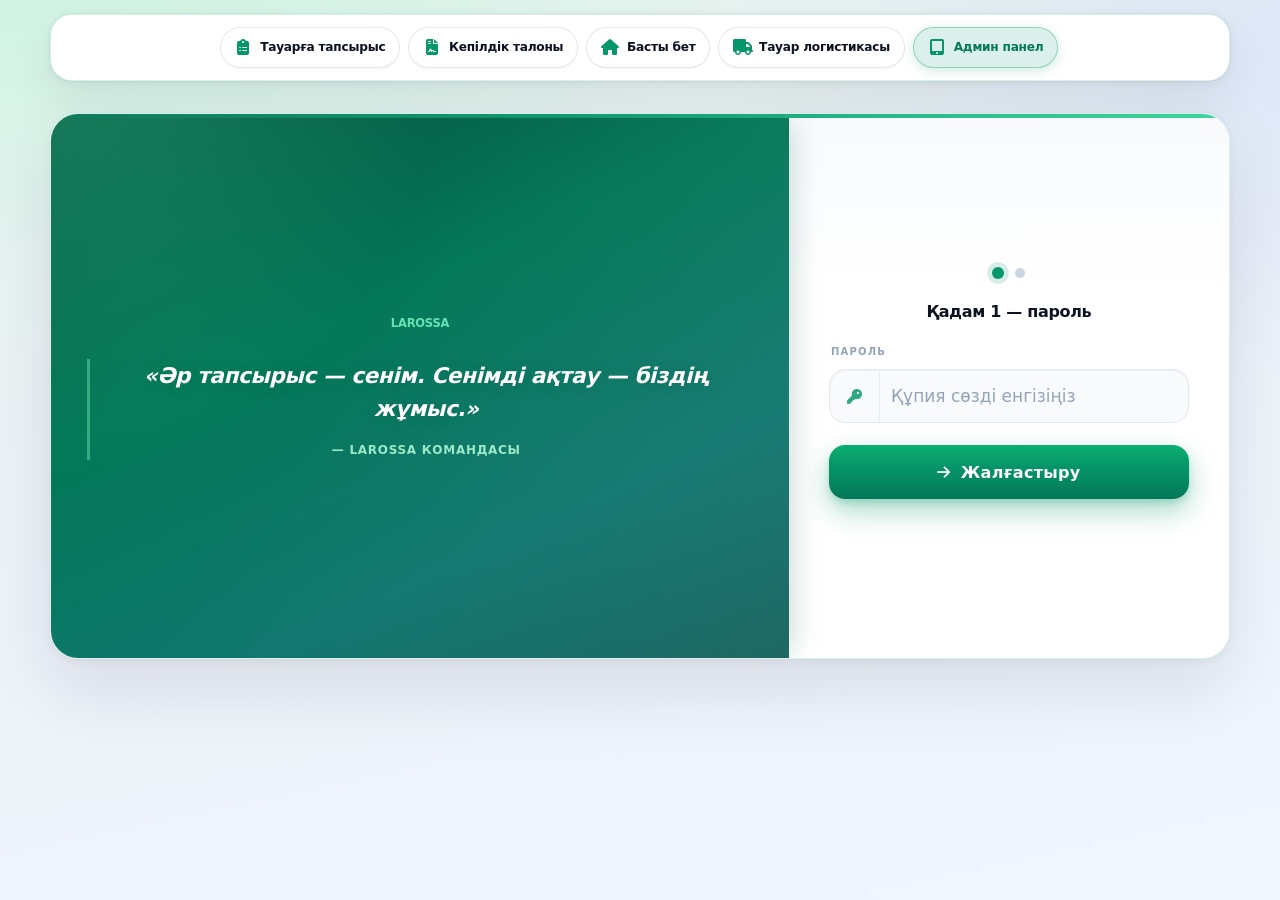
==== commit 4b05cdb3: "Add files via upload" ====
--- a/admin.html
+++ b/admin.html
@@ -2,103 +2,844 @@
 <html lang="kk">
 <head>
 <meta charset="UTF-8">
-<meta name="viewport" content="width=device-width,initial-scale=1,maximum-scale=1,user-scalable=no">
-<title>Larossa | Admin</title>
+<meta name="viewport" content="width=device-width,initial-scale=1,viewport-fit=cover">
+<meta name="view-transition" content="same-origin">
+<meta name="referrer" content="strict-origin-when-cross-origin">
+<meta http-equiv="Content-Security-Policy" content="default-src 'self'; base-uri 'self'; frame-ancestors 'none'; object-src 'none'; script-src 'self' 'unsafe-inline' https://cdn.jsdelivr.net https://cdnjs.cloudflare.com; style-src 'self' 'unsafe-inline' https://fonts.googleapis.com https://cdnjs.cloudflare.com; font-src https://fonts.gstatic.com https://cdnjs.cloudflare.com data:; img-src 'self' data: https: blob:; connect-src https://jnuokhhqojlurvadcduv.supabase.co wss://jnuokhhqojlurvadcduv.supabase.co;">
+<title>Larossa — Админ панел</title>
+<meta name="description" content="Larossa тапсырыстар, жалақы, логистика және сайт баптаулары.">
+<meta name="theme-color" content="#059669">
 <script src="https://cdn.jsdelivr.net/npm/@supabase/supabase-js@2"></script>
-<script src="https://cdn.jsdelivr.net/npm/chart.js"></script>
+<script src="https://cdnjs.cloudflare.com/ajax/libs/Chart.js/4.4.1/chart.umd.min.js"></script>
 <script src="https://cdnjs.cloudflare.com/ajax/libs/jspdf/2.5.1/jspdf.umd.min.js"></script>
-<link href="https://fonts.googleapis.com/css2?family=DM+Sans:opsz,wght@9..40,400;9..40,500;9..40,600;9..40,700&display=swap" rel="stylesheet">
+<link href="https://fonts.googleapis.com/css2?family=DM+Sans:opsz,wght@9..40,400;9..40,500;9..40,600;9..40,700;9..40,800&family=Outfit:wght@500;600;700;800&display=swap" rel="stylesheet">
 <link rel="stylesheet" href="https://cdnjs.cloudflare.com/ajax/libs/font-awesome/6.5.0/css/all.min.css">
-
-
-
-<!-- Target page -->
- <link href="https://fonts.googleapis.com/css2?family=DM+Sans:opsz,wght@9..40,400;9..40,600;9..40,700;9..40,800&display=swap" rel="stylesheet">
-<script src="https://unpkg.com/lucide@latest"></script>
+<link rel="stylesheet" href="portal-theme.css">
+<link rel="stylesheet" href="portal-nav.css">
+<link rel="stylesheet" href="portal-ui.css">
 
 <style>
 :root{
-  --pr:#0f172a;--pr2:#1e293b;--ac:#334155;
-  --g:#059669;--gl:#d1fae5;--gt:#166534;
-  --b:#0369a1;--bl:#dbeafe;--bt:#1d4ed8;
-  --o:#b45309;--ol:#fff7ed;--ot:#c2410c;
-  --r:#dc2626;--rl:#fee2e2;--rt:#b91c1c;
+  --adm:#059669;--adm2:#047857;--adm-bright:#34d399;--adm-soft:rgba(5,150,105,.16);
+  --pr:#0b1220;--pr2:#151d2e;--ac:#475569;
+  --g:#059669;--gl:#d1fae5;--gt:#065f46;
+  --b:#0284c7;--bl:#e0f2fe;--bt:#0369a1;
+  --o:#c2410c;--ol:#ffedd5;--ot:#9a3412;
+  --r:#e11d48;--rl:#ffe4e6;--rt:#9f1239;
   --p:#7c3aed;--pl:#ede9fe;--pt:#5b21b6;
-  --bg:#f1f5f9;--card:#fff;--txt:#0f172a;--mu:#64748b;
-  --brd:#e2e8f0;--rad:10px;--sh:0 1px 4px rgba(15,23,42,.08);
-  --sw:252px;--bnh:60px;
+  --vio:#6366f1;--gold:#d97706;--gold-soft:rgba(217,119,6,.14);
+  --bg:#eef7f4;--card:#fff;--txt:#0b1220;--mu:#64748b;
+  --brd:rgba(15,23,42,.1);--rad:20px;
+  --sh:0 2px 8px rgba(15,23,42,.04),0 18px 52px rgba(15,23,42,.09);
+  --sh-card:
+    0 1px 0 rgba(255,255,255,.97) inset,
+    0 1px 4px rgba(15,23,42,.03),
+    0 28px 64px rgba(15,23,42,.1),
+    0 0 0 1px rgba(5,150,105,.07);
+  --font-display:'Outfit','DM Sans',system-ui,sans-serif;
+  --sw:260px;--bnh:70px;
 }
 *{box-sizing:border-box;margin:0;padding:0;-webkit-tap-highlight-color:transparent}
-html{min-height:100%;overflow-y:scroll;overflow-x:hidden}
-body{font-family:'DM Sans',system-ui,sans-serif;background:var(--bg);color:var(--txt);font-size:14px;line-height:1.5;-webkit-font-smoothing:antialiased;overflow-x:hidden;padding:20px;padding-bottom:60px;min-height:100vh}
-
-/* AUTH */
-#authWrap{position:fixed;inset:0;z-index:9000;display:flex;align-items:center;justify-content:center;background:linear-gradient(135deg,#0f172a,#1e293b);padding:20px}
-.auth-box{background:#fff;border-radius:18px;padding:36px 30px;width:100%;max-width:360px;box-shadow:0 24px 64px rgba(0,0,0,.4);text-align:center}
-.auth-logo{font-size:24px;font-weight:700;color:var(--pr);display:flex;align-items:center;justify-content:center;gap:10px;margin-bottom:6px; background-image: url("https://i.ibb.co.com/k6JyvvkY/1.jpg");}
-.auth-i i{color:#f59e0b}
-.auth-sub{font-size:13px;color:var(--mu);margin-bottom:22px}
-.auth-inp{width:100%;padding:13px;border:1.5px solid var(--brd);border-radius:10px;font-size:20px;letter-spacing:4px;text-align:center;background:#f8fafc;color:var(--txt);outline:none;transition:border .2s;font-family:inherit}
-.auth-inp:focus{border-color:var(--pr);background:#fff}
-.auth-btn{width:100%;padding:13px;background:var(--pr);color:#fff;border:none;border-radius:10px;font-size:15px;font-weight:700;font-family:inherit;cursor:pointer;margin-top:14px}
-
-/* POPUP */
-.popup{position:fixed;top:18px;left:50%;transform:translateX(-50%) translateY(-30px);background:#1e293b;color:#fff;padding:10px 22px;border-radius:10px;font-size:13px;font-weight:600;z-index:9999;pointer-events:none;transition:all .3s cubic-bezier(.34,1.56,.64,1);opacity:0;max-width:calc(100vw - 32px);text-align:center;box-shadow:0 8px 24px rgba(0,0,0,.3);white-space:nowrap}
-.popup.show{opacity:1;transform:translateX(-50%) translateY(0)}
-.popup.g{background:#059669}.popup.r{background:#dc2626}.popup.o{background:#d97706}
-
-/* SIDEBAR */
-.sidebar{width:var(--sw);background:var(--pr);position:fixed;top:0;left:0;height:100vh;z-index:200;padding:12px 10px 80px;overflow-y:auto;transition:transform .28s cubic-bezier(.4,0,.2,1);display:flex;flex-direction:column;gap:1px;scrollbar-width:none}
+:focus-visible{outline:2px solid var(--adm);outline-offset:3px}
+html{min-height:100%;overflow-y:scroll;overflow-x:hidden;-webkit-text-size-adjust:100%}
+body{
+  font-family:'DM Sans',system-ui,sans-serif;
+  background-color:var(--bg);
+  background-image:
+    radial-gradient(ellipse 130% 90% at -5% -15%,rgba(167,243,208,.5),transparent 52%),
+    radial-gradient(ellipse 100% 80% at 105% 5%,rgba(199,210,254,.38),transparent 48%),
+    radial-gradient(ellipse 80% 60% at 85% 105%,rgba(254,215,170,.22),transparent 42%),
+    linear-gradient(168deg,#e5f4ed 0%,#eef2f9 42%,#f0f7ff 100%);
+  background-attachment:fixed;
+  color:var(--txt);font-size:15px;line-height:1.55;-webkit-font-smoothing:antialiased;overflow-x:hidden;
+  padding:max(12px,env(safe-area-inset-top,0px)) max(18px,env(safe-area-inset-right,0px)) max(20px,env(safe-area-inset-bottom,0px)) max(18px,env(safe-area-inset-left,0px));
+  min-height:100vh;
+}
+
+/* AUTH — тапсырыс/талон сияқты жарық фон; nav пен картаның ені бірдей (auth-page бағаны) */
+#authWrap{
+  position:fixed;inset:0;z-index:9000;display:flex;flex-direction:column;align-items:center;justify-content:flex-start;
+  background-color:var(--bg);
+  background-image:
+    radial-gradient(ellipse 130% 90% at -5% -15%,rgba(167,243,208,.5),transparent 52%),
+    radial-gradient(ellipse 100% 80% at 105% 5%,rgba(199,210,254,.38),transparent 48%),
+    linear-gradient(168deg,#e5f4ed 0%,#eef2f9 50%,#f0f7ff 100%);
+  background-attachment:fixed;
+  padding:max(14px,env(safe-area-inset-top,0px)) max(20px,env(safe-area-inset-right,0px)) max(20px,env(safe-area-inset-bottom,0px)) max(20px,env(safe-area-inset-left,0px));
+  overflow-y:auto;-webkit-overflow-scrolling:touch;box-sizing:border-box;
+}
+.auth-page{width:100%;max-width:min(1280px,calc(100vw - 40px));margin:0 auto;display:flex;flex-direction:column;align-items:stretch;gap:16px;flex:0 0 auto;justify-content:flex-start;min-height:0}
+@media (min-width:900px){
+  #authWrap.portal-auth--elite .auth-page{max-width:min(1180px,calc(100vw - 40px))}
+}
+/* Админ кіру экраны: жоғары нав — тек сілтемелер */
+#authWrap .portal-topnav--links-only .portal-topnav__link-row{display:flex!important;flex-wrap:wrap;justify-content:center;align-items:center;gap:8px;width:100%}
+#authWrap .portal-topnav--links-only{justify-content:center}
+.auth-box{
+  position:relative;
+  background:linear-gradient(180deg,#fff 0%,#fbfcfc 100%);
+  border-radius:24px;
+  padding:0;
+  width:100%;
+  max-width:none;
+  margin:0;
+  text-align:left;
+  border:1px solid rgba(5,150,105,.14);
+  box-shadow:
+    0 1px 0 rgba(255,255,255,.95) inset,
+    0 2px 6px rgba(15,23,42,.04),
+    0 28px 64px rgba(15,23,42,.09);
+  overflow:hidden;
+}
+.auth-box__accent{
+  height:4px;
+  background:linear-gradient(90deg,var(--adm2) 0%,var(--adm) 42%,#34d399 100%);
+  opacity:.95;
+}
+.auth-box__body{
+  max-width:420px;
+  margin:0 auto;
+  padding:28px max(26px,4vw) 32px;
+  text-align:center;
+}
+.auth-sub{
+  font-size:14px;
+  color:var(--mu);
+  margin:14px 0 20px;
+  font-weight:600;
+  letter-spacing:-.01em;
+}
+.auth-label{
+  display:block;
+  text-align:left;
+  font-size:10px;
+  font-weight:800;
+  text-transform:uppercase;
+  letter-spacing:.12em;
+  color:#94a3b8;
+  margin:0 0 10px 2px;
+}
+.auth-field{
+  position:relative;
+  margin:0;
+}
+.auth-field--with-icon{
+  display:grid;
+  grid-template-columns:50px minmax(0,1fr);
+  align-items:stretch;
+  border:1.5px solid #e2e8f0;
+  border-radius:16px;
+  background:#f8fafc;
+  min-height:54px;
+  box-shadow:0 1px 2px rgba(15,23,42,.04) inset;
+  transition:border-color .2s,box-shadow .2s,background .2s;
+}
+.auth-field--with-icon:hover{
+  background:#fff;
+  border-color:#cbd5e1;
+}
+.auth-field--with-icon:focus-within{
+  border-color:var(--adm);
+  background:#fff;
+  box-shadow:0 0 0 4px var(--adm-soft),0 1px 2px rgba(15,23,42,.06) inset;
+}
+.auth-field__icon{
+  display:flex;
+  align-items:center;
+  justify-content:center;
+  color:var(--adm);
+  font-size:15px;
+  opacity:.82;
+  pointer-events:none;
+  border-right:1px solid rgba(226,232,240,.9);
+}
+.auth-inp{
+  width:100%;
+  padding:15px 18px;
+  border:1.5px solid #e2e8f0;
+  border-radius:16px;
+  font-size:17px;
+  letter-spacing:.04em;
+  text-align:left;
+  background:#f8fafc;
+  color:var(--txt);
+  outline:none;
+  transition:border-color .2s,box-shadow .2s,background .2s;
+  font-family:inherit;
+  min-height:54px;
+  box-shadow:0 1px 2px rgba(15,23,42,.04) inset;
+}
+.auth-inp--composite{
+  border:none;
+  border-radius:0 14px 14px 0;
+  background:transparent;
+  box-shadow:none;
+  min-height:50px;
+  padding:15px 18px 15px 14px;
+}
+.auth-inp--composite:focus{
+  box-shadow:none;
+}
+.auth-inp::placeholder{color:#94a3b8;font-weight:500;letter-spacing:0}
+.auth-inp:hover{background:#fff;border-color:#cbd5e1}
+.auth-inp:focus{
+  border-color:var(--adm);
+  background:#fff;
+  box-shadow:0 0 0 4px var(--adm-soft),0 1px 2px rgba(15,23,42,.06) inset;
+}
+.auth-btn{
+  width:100%;
+  display:flex;
+  align-items:center;
+  justify-content:center;
+  gap:10px;
+  padding:16px 20px;
+  margin-top:22px;
+  background:linear-gradient(180deg,#0daf72 0%,var(--adm) 38%,var(--adm2) 100%);
+  color:#fff;
+  border:none;
+  border-radius:16px;
+  font-size:16px;
+  font-weight:700;
+  font-family:inherit;
+  cursor:pointer;
+  min-height:54px;
+  letter-spacing:.02em;
+  box-shadow:0 4px 6px rgba(5,150,105,.18),0 12px 28px rgba(5,150,105,.35);
+  transition:transform .15s ease,box-shadow .2s ease,filter .2s ease;
+}
+.auth-btn>i{font-size:15px;opacity:.92}
+.auth-btn:hover{
+  filter:brightness(1.04);
+  box-shadow:0 6px 12px rgba(5,150,105,.2),0 16px 36px rgba(5,150,105,.32);
+}
+.auth-btn:active{transform:scale(.987)}
+.auth-btn:focus-visible{outline:2px solid var(--adm);outline-offset:3px}
+#authErr.auth-err{
+  margin:14px 0 0;
+  min-height:22px;
+  font-size:13px;
+  font-weight:600;
+  color:var(--r);
+  line-height:1.4;
+  text-align:center;
+}
+#authErr.auth-err:empty{min-height:0;margin-top:8px}
+.auth-hint{font-size:12px;color:var(--mu);margin-top:10px;line-height:1.45}
+
+/* Кіру — екі қадам, карта + бүйір панель */
+.auth-box--elite{
+  border-radius:clamp(20px,3.5vw,28px);
+  box-shadow:
+    0 1px 0 rgba(255,255,255,.96) inset,
+    0 2px 8px rgba(15,23,42,.05),
+    0 32px 72px rgba(15,23,42,.1);
+}
+.auth-box--elite .auth-box__body{max-width:none;padding:0}
+.auth-shell{
+  display:grid;
+  grid-template-columns:minmax(0,1.05fr) minmax(300px,440px);
+  min-height:min(540px,calc(100dvh - 180px));
+  align-items:stretch;
+}
+.auth-aside{
+  padding:clamp(24px,4vw,40px) clamp(22px,3vw,36px);
+  background:linear-gradient(155deg,#064e3b 0%,var(--adm2) 38%,#0f766e 72%,#115e59 100%);
+  color:#ecfdf5;
+  display:flex;
+  flex-direction:column;
+  justify-content:center;
+  gap:1rem;
+  position:relative;
+  overflow:hidden;
+  box-shadow:8px 0 28px -6px rgba(6,78,59,.22);
+}
+.auth-aside::before{
+  content:"";
+  position:absolute;
+  inset:-45% 35% 15% -25%;
+  background:radial-gradient(ellipse at 28% 18%,rgba(52,211,153,.42),transparent 58%);
+  pointer-events:none;
+}
+.auth-aside::after{
+  content:"";
+  position:absolute;
+  inset:0;
+  background:linear-gradient(125deg,transparent 40%,rgba(255,255,255,.06) 100%);
+  pointer-events:none;
+}
+.auth-aside > *{position:relative;z-index:1}
+.auth-aside h2{
+  margin:0 0 .75rem;
+  font-family:'Outfit','DM Sans',system-ui,sans-serif;
+  font-size:.72rem;
+  font-weight:800;
+  letter-spacing:.2em;
+  line-height:1.3;
+  text-transform:uppercase;
+  color:#6ee7b7;
+  opacity:.95;
+}
+.auth-aside-quote{
+  margin:0;
+  padding:0 0 0 .6rem;
+  border:none;
+  border-left:3px solid rgba(110,231,183,.45);
+}
+.auth-aside-quote p{
+  margin:0;
+  font-family:'Outfit','DM Sans',system-ui,sans-serif;
+  font-size:clamp(1.05rem,2.4vw,1.35rem);
+  font-weight:600;
+  font-style:italic;
+  line-height:1.55;
+  color:#fff;
+  letter-spacing:-.02em;
+  text-shadow:0 1px 20px rgba(0,0,0,.1);
+}
+.auth-aside-quote footer{
+  margin:1rem 0 0;
+  font-size:12px;
+  font-weight:700;
+  font-style:normal;
+  letter-spacing:.06em;
+  text-transform:uppercase;
+  color:rgba(167,243,208,.92);
+}
+.auth-aside > p{margin:0;font-size:14px;line-height:1.55;opacity:.92;font-weight:500}
+.auth-aside-list{
+  list-style:none;
+  margin:8px 0 0;
+  padding:0;
+  display:flex;
+  flex-direction:column;
+  gap:12px;
+}
+.auth-aside-list li{
+  display:flex;
+  align-items:flex-start;
+  gap:12px;
+  font-size:13px;
+  line-height:1.45;
+  opacity:.94;
+}
+.auth-aside-list li i{
+  margin-top:3px;
+  color:#6ee7b7;
+  width:18px;
+  text-align:center;
+  flex-shrink:0;
+}
+.auth-panel{
+  padding:clamp(24px,4vw,40px) clamp(22px,4vw,40px);
+  display:flex;
+  flex-direction:column;
+  justify-content:center;
+  background:
+    linear-gradient(180deg,rgba(248,250,252,.96) 0%,#fff 32%,#fff 100%),
+    linear-gradient(90deg,rgba(236,253,245,.22) 0%,transparent 36px);
+}
+.auth-steps{
+  position:relative;
+  display:flex;
+  align-items:center;
+  justify-content:center;
+  gap:12px;
+  margin-bottom:1.35rem;
+}
+.auth-steps__sr{
+  position:absolute;
+  width:1px;
+  height:1px;
+  padding:0;
+  margin:-1px;
+  overflow:hidden;
+  clip:rect(0,0,0,0);
+  white-space:nowrap;
+  border:0;
+}
+.auth-step-dot{
+  width:10px;
+  height:10px;
+  border-radius:50%;
+  background:#cbd5e1;
+  transition:background .2s,transform .2s,box-shadow .2s;
+}
+.auth-step-dot.is-active{
+  background:var(--adm);
+  transform:scale(1.2);
+  box-shadow:0 0 0 4px var(--adm-soft);
+}
+.auth-step-dot.is-done{background:#34d399;box-shadow:none}
+.auth-step-title{
+  text-align:center;
+  font-family:'Outfit','DM Sans',system-ui,sans-serif;
+  font-size:clamp(14px,2.2vw,16px);
+  font-weight:800;
+  color:var(--pr);
+  margin:0 0 1.2rem;
+  letter-spacing:-.02em;
+}
+.auth-back{
+  display:inline-flex;
+  align-items:center;
+  justify-content:center;
+  gap:8px;
+  margin:0;
+  padding:8px 14px;
+  border:none;
+  background:transparent;
+  color:var(--adm2);
+  font-size:13px;
+  font-weight:700;
+  cursor:pointer;
+  font-family:inherit;
+  border-radius:10px;
+  transition:background .15s,color .15s,border-color .15s,transform .12s;
+  -webkit-tap-highlight-color:transparent;
+}
+.auth-back:hover{background:rgba(5,150,105,.1)}
+.auth-back:focus-visible{outline:2px solid var(--adm);outline-offset:2px}
+.auth-back--secondary{
+  width:100%;
+  margin-top:12px;
+  padding:14px 18px;
+  min-height:50px;
+  border-radius:16px;
+  border:1.5px solid #e2e8f0;
+  background:linear-gradient(180deg,#f8fafc 0%,#eef2f6 100%);
+  color:#64748b;
+  font-size:14px;
+  font-weight:600;
+  box-shadow:0 1px 2px rgba(15,23,42,.05) inset;
+}
+.auth-back--secondary i{color:#94a3b8}
+.auth-back--secondary:hover{
+  background:linear-gradient(180deg,#f1f5f9 0%,#e2e8f0 100%);
+  color:#475569;
+  border-color:#cbd5e1;
+}
+.auth-back--secondary:active{transform:scale(.988)}
+#authStep2Wrap .auth-btn{margin-top:20px}
+.auth-btn:disabled{
+  opacity:.72;
+  cursor:not-allowed;
+  filter:none;
+  transform:none;
+}
+.auth-otp-wrap .auth-inp{
+  padding-left:1rem;
+  padding-right:1rem;
+  text-align:center;
+  letter-spacing:.42em;
+  font-size:clamp(1.15rem,4vw,1.45rem);
+  font-weight:800;
+  font-variant-numeric:tabular-nums;
+}
+@media(max-width:900px){
+  .auth-shell{
+    grid-template-columns:1fr;
+    min-height:0;
+  }
+  .auth-aside{
+    padding:22px 20px 18px;
+    order:0;
+    text-align:center;
+    align-items:center;
+  }
+  .auth-aside h2{
+    margin-left:auto;
+    margin-right:auto;
+  }
+  .auth-aside-quote{
+    border-left:none;
+    border-top:3px solid rgba(110,231,183,.45);
+    padding:.85rem 12px 0;
+    margin-left:auto;
+    margin-right:auto;
+    max-width:min(100%,34ch);
+  }
+  .auth-aside-quote p{text-align:center}
+  .auth-aside-quote footer{text-align:center;margin-top:.85rem}
+  .auth-panel{
+    order:1;
+    padding:22px 18px 28px;
+    text-align:center;
+  }
+  .auth-panel .auth-label{
+    text-align:center;
+    margin-left:auto;
+    margin-right:auto;
+    padding-left:0;
+    padding-right:0;
+  }
+  .auth-panel .auth-field{
+    text-align:left;
+    max-width:420px;
+    margin-left:auto;
+    margin-right:auto;
+  }
+  .auth-inp--composite{
+    text-align:center;
+  }
+  .auth-panel .auth-otp-wrap{
+    max-width:420px;
+    margin-left:auto;
+    margin-right:auto;
+  }
+}
+@media(prefers-reduced-motion:reduce){
+  .auth-step-dot,.auth-btn,.auth-back{transition:none}
+}
+
+/* POPUP — плавно кіру/шығу */
+.popup{position:fixed;top:max(14px,env(safe-area-inset-top,14px));left:50%;transform:translateX(-50%) translateY(-16px) scale(.96);background:#1e293b;color:#fff;padding:12px 18px;border-radius:14px;font-size:13px;font-weight:600;z-index:9999;pointer-events:none;opacity:0;max-width:min(calc(100vw - 20px),380px);text-align:center;box-shadow:0 10px 32px rgba(0,0,0,.28);white-space:normal;overflow-wrap:anywhere;line-height:1.4;transition:opacity .45s cubic-bezier(.45,.05,.25,1),transform .45s cubic-bezier(.45,.05,.25,1),box-shadow .35s ease;will-change:opacity,transform}
+.popup.show{opacity:1;transform:translateX(-50%) translateY(0) scale(1);box-shadow:0 12px 36px rgba(0,0,0,.32)}
+.popup.g{background:var(--g)}.popup.r{background:#dc2626}.popup.o{background:#d97706}
+
+/* SIDEBAR — «ink» + изумруд жарық */
+.sidebar{
+  width:var(--sw);
+  background:linear-gradient(195deg,#04080d 0%,#0b1220 38%,#101a2e 100%);
+  position:fixed;top:0;left:0;height:100vh;z-index:200;
+  padding:14px 11px 88px;overflow-y:auto;
+  transition:transform .28s cubic-bezier(.4,0,.2,1);
+  display:flex;flex-direction:column;gap:2px;scrollbar-width:none;
+  border-right:1px solid rgba(52,211,153,.2);
+  box-shadow:16px 0 56px rgba(0,0,0,.28);
+}
 .sidebar::-webkit-scrollbar{display:none}
 .sib-ov{display:none;position:fixed;inset:0;background:rgba(0,0,0,.45);z-index:199;backdrop-filter:blur(2px)}
-.sib-head{padding:8px;display:flex;align-items:center;gap:9px;border-bottom:1px solid rgba(255,255,255,.1);margin-bottom:6px;cursor:pointer;border-radius:8px}
-.sib-head:hover{background:rgba(255,255,255,.05)}
-.sib-ava{width:34px;height:34px;border-radius:50%;background:linear-gradient(135deg,#334155,#475569);display:flex;align-items:center;justify-content:center;color:#fff;font-size:12px;font-weight:700;flex-shrink:0;overflow:hidden}
+.sib-head{padding:8px;display:flex;align-items:center;gap:9px;border-bottom:1px solid rgba(255,255,255,.08);margin-bottom:6px;cursor:pointer;border-radius:10px}
+.sib-head:hover{background:rgba(16,185,129,.08)}
+.sib-ava{width:34px;height:34px;border-radius:50%;background:linear-gradient(145deg,#0f766e,#065f46 60%,#134e4a);display:flex;align-items:center;justify-content:center;color:#fff;font-size:12px;font-weight:700;flex-shrink:0;overflow:hidden;box-shadow:0 0 0 2px rgba(52,211,153,.25)}
 .sib-ava img{width:100%;height:100%;object-fit:cover;border-radius:50%}
-.sib-name{font-size:13px;font-weight:700;color:#fff;white-space:nowrap;overflow:hidden;text-overflow:ellipsis}
-.sib-role{font-size:10px;color:#64748b}
-.nsect{font-size:9.5px;font-weight:700;color:#475569;text-transform:uppercase;letter-spacing:.08em;padding:10px 10px 3px}
-.nitem{padding:9px 10px;border-radius:7px;display:flex;align-items:center;gap:10px;cursor:pointer;color:#fff;font-weight:500;font-size:13px;transition:all .13s;user-select:none}
-.nitem:hover{background:rgba(255,255,255,.07);color:#fff}
-.nitem.active{background:linear-gradient(135deg,#334155,#475569);color:#fff}
+.sib-name{font-size:13px;font-weight:800;font-family:var(--font-display);letter-spacing:-.02em;color:#f8fafc;white-space:nowrap;overflow:hidden;text-overflow:ellipsis}
+.sib-role{font-size:10px;font-weight:600;color:#5eead4;opacity:.85}
+.nsect{font-size:9px;font-weight:800;color:#64748b;text-transform:uppercase;letter-spacing:.11em;padding:12px 10px 4px}
+.nitem{padding:10px 12px;border-radius:12px;display:flex;align-items:center;gap:10px;cursor:pointer;color:#cbd5e1;font-weight:600;font-size:13px;transition:background .18s ease,color .18s ease,box-shadow .18s ease,border-color .18s ease;user-select:none;border:1px solid transparent}
+.nitem:hover{background:rgba(255,255,255,.06);color:#fff;border-color:rgba(255,255,255,.06)}
+.nitem.active{
+  background:linear-gradient(135deg,rgba(16,185,129,.22) 0%,rgba(5,150,105,.12) 100%);
+  color:#ecfdf5;
+  border-color:rgba(52,211,153,.35);
+  box-shadow:0 0 28px -4px rgba(16,185,129,.45),inset 0 1px 0 rgba(255,255,255,.12);
+}
+.nitem.active i{color:#6ee7b7}
 .nitem i{width:16px;text-align:center;font-size:13px;flex-shrink:0}
-.sidebar a.nitem{color:#fff!important}
+.sidebar a.nitem{color:#e2e8f0!important}
+.sidebar a.nitem.active{color:#ecfdf5!important}
+.sidebar a.nitem.active i{color:#6ee7b7!important}
 .ndiv{height:1px;background:rgba(255,255,255,.08);margin:6px 0}
 
 /* MAIN */
-.main{margin-left:var(--sw);padding:18px 22px;min-height:100vh;overflow-x:auto;overflow-y:visible}
-.page{display:none;animation:fadeIn .18s ease;min-height:0;overflow:visible;width:100%}.page.active{display:block}
-@keyframes fadeIn{from{opacity:.5}to{opacity:1}}
-
-/* TOPBAR */
-.topbar{display:flex;align-items:center;gap:8px;padding-bottom:14px;margin-bottom:16px;border-bottom:1px solid var(--brd);flex-wrap:wrap;justify-content:space-between}
+#appWrap.admin-elite{position:relative;z-index:1}
+.main{position:relative;z-index:2;margin-left:var(--sw);padding:22px 26px;min-height:100vh;overflow-x:auto;overflow-y:visible;transition:margin-left .28s cubic-bezier(.4,0,.2,1),width .28s cubic-bezier(.4,0,.2,1)}
+/* Мини-баннер — мерекелік жолақ */
+.admin-occasion-banner{
+  width:100%;max-width:100%;box-sizing:border-box;margin:0 0 16px;padding:12px clamp(12px,2.8vw,20px);
+  min-height:clamp(36px,5.6vw,48px);height:auto;
+  display:flex;align-items:center;justify-content:center;gap:clamp(8px,1.6vw,12px);
+  flex-wrap:wrap;
+  border-radius:999px;
+  background:linear-gradient(105deg,rgba(5,150,105,.16) 0%,rgba(254,243,199,.55) 35%,rgba(165,180,252,.2) 70%,rgba(5,150,105,.12) 100%);
+  border:1px solid rgba(5,150,105,.2);
+  box-shadow:0 8px 28px rgba(5,150,105,.12),0 0 0 1px rgba(255,255,255,.65) inset;
+  color:var(--pr);
+  font-family:var(--font-display);
+  font-size:clamp(12px,2.6vw,14px);
+  font-weight:800;
+  letter-spacing:.05em;
+  line-height:1.25;
+  text-align:center;
+}
+.admin-occasion-banner__ico{color:var(--adm2);font-size:clamp(14px,2.9vw,17px);opacity:.95;flex-shrink:0;filter:drop-shadow(0 2px 4px rgba(5,150,105,.2))}
+.admin-occasion-banner__txt{flex:1;min-width:0}
+@media (max-width:900px){
+  .admin-occasion-banner{margin-bottom:10px;min-height:clamp(26px,6vw,36px);border-radius:11px}
+}
+/* Жазғы атмосфера: фон қабаты — .main (z-index:2) астында, мәтін/баннер үстінде қалсын */
+.admin-light-fx{
+  position:fixed;inset:0;width:100%;height:100%;max-height:100dvh;
+  pointer-events:none;z-index:0;overflow:hidden;
+}
+.admin-light-fx__sky{
+  position:absolute;inset:0;
+  background:
+    linear-gradient(180deg,rgba(186,230,253,.34) 0%,rgba(224,242,254,.14) 18%,rgba(236,254,255,.06) 32%,transparent 54%),
+    radial-gradient(ellipse 115% 70% at 50% -12%,rgba(254,249,195,.32),transparent 55%),
+    radial-gradient(ellipse 90% 55% at 12% 18%,rgba(167,243,208,.2),transparent 46%);
+  opacity:1;
+}
+.admin-light-fx__sun{
+  position:absolute;
+  right:max(-16px,-1.5vw);top:max(-24px,-2.5vw);
+  width:clamp(120px,24vw,220px);height:clamp(120px,24vw,220px);
+  border-radius:50%;
+  background:radial-gradient(circle at 28% 28%,#fffce8 0%,#ffeb7a 14%,#ffd54a 28%,rgba(255,180,60,.55) 48%,rgba(255,160,50,.22) 62%,transparent 72%);
+  filter:blur(5px);
+  box-shadow:0 0 40px rgba(255,210,120,.45),0 0 80px rgba(255,190,90,.2);
+  opacity:.92;
+  animation:adminSunGlow 10s ease-in-out infinite alternate;
+}
+@keyframes adminSunGlow{
+  0%{opacity:.82;transform:scale(1)}
+  100%{opacity:1;transform:scale(1.06)}
+}
+.admin-light-fx__cloud{
+  position:absolute;
+  border-radius:999px;
+  background:linear-gradient(180deg,rgba(255,255,255,.97) 0%,rgba(235,245,255,.88) 55%,rgba(210,228,248,.72) 100%);
+  filter:blur(8px);
+  /* Астыңғы көлеңке — аспанға бекітілген бұлт сияқты */
+  box-shadow:
+    52px 14px 0 -6px rgba(255,255,255,.9),
+    28px -18px 0 -8px rgba(255,255,255,.85),
+    -38px 10px 0 -6px rgba(255,255,255,.88),
+    0 14px 28px rgba(55,90,130,.14),
+    0 4px 12px rgba(80,120,170,.1);
+  opacity:.88;
+}
+.admin-light-fx__cloud--1{
+  width:clamp(180px,20vw,300px);height:clamp(52px,6.5vw,76px);
+  left:2%;top:3.5%;
+  animation:adminCloudA 48s ease-in-out infinite alternate;
+}
+.admin-light-fx__cloud--2{
+  width:clamp(140px,15vw,220px);height:clamp(42px,5vw,60px);
+  left:auto;right:6%;top:4%;
+  opacity:.82;
+  animation:adminCloudB 56s ease-in-out infinite alternate;
+  animation-delay:-12s;
+}
+.admin-light-fx__cloud--3{
+  width:clamp(110px,12vw,180px);height:clamp(36px,4.2vw,52px);
+  left:38%;top:7%;
+  opacity:.72;
+  animation:adminCloudA 40s ease-in-out infinite alternate;
+  animation-delay:-20s;
+}
+/* Телефон: бұлттар кіші, жоғарыда, 3-ші жасыру — контентті жабмайды */
+@media (max-width:900px){
+  #appWrap.admin-elite .admin-light-fx__sky{
+    background:
+      linear-gradient(180deg,rgba(165,210,252,.34) 0%,rgba(210,235,255,.14) 22%,transparent 48%),
+      radial-gradient(ellipse 100% 60% at 50% -8%,rgba(255,248,220,.28),transparent 54%);
+  }
+  #appWrap.admin-elite .admin-light-fx__cloud{
+    filter:blur(5px);
+    box-shadow:
+      22px 6px 0 -12px rgba(255,255,255,.78),
+      14px -10px 0 -12px rgba(255,255,255,.72),
+      -18px 6px 0 -12px rgba(255,255,255,.75),
+      0 8px 16px rgba(55,90,130,.1);
+    opacity:.52;
+  }
+  #appWrap.admin-elite .admin-light-fx__cloud--1{
+    width:min(46vw,168px);height:min(15vw,46px);
+    left:1%;top:1.5%;
+  }
+  #appWrap.admin-elite .admin-light-fx__cloud--2{
+    width:min(40vw,148px);height:min(13vw,40px);
+    right:2%;top:2%;
+    left:auto;
+    opacity:.48;
+  }
+  #appWrap.admin-elite .admin-light-fx__cloud--3{display:none}
+  #appWrap.admin-elite .admin-light-fx__sun{
+    width:clamp(88px,18vw,150px);height:clamp(88px,18vw,150px);
+    right:max(-8px,-1vw);top:max(-16px,-2vw);
+    opacity:.8;
+    box-shadow:0 0 28px rgba(255,200,100,.32),0 0 50px rgba(255,180,80,.12);
+  }
+}
+/* Десктоп: бұлттар ірілеу, аздап анық */
+@media (min-width:901px){
+  #appWrap.admin-elite .admin-light-fx__cloud{
+    filter:blur(7px);
+    opacity:.92;
+  }
+  #appWrap.admin-elite .admin-light-fx__cloud--1{
+    width:clamp(200px,17vw,320px);height:clamp(58px,5.8vw,82px);
+    top:3%;
+  }
+  #appWrap.admin-elite .admin-light-fx__cloud--2{
+    width:clamp(160px,13vw,260px);height:clamp(46px,4.5vw,64px);
+    top:3.5%;
+    opacity:.86;
+  }
+  #appWrap.admin-elite .admin-light-fx__cloud--3{
+    width:clamp(120px,10vw,200px);height:clamp(38px,3.6vw,54px);
+    top:6%;
+    opacity:.78;
+  }
+}
+@keyframes adminCloudA{
+  0%{transform:translateX(-1.5%) translateY(0)}
+  100%{transform:translateX(3.5%) translateY(8px)}
+}
+@keyframes adminCloudB{
+  0%{transform:translateX(2%) translateY(0)}
+  100%{transform:translateX(-2.5%) translateY(6px)}
+}
+.admin-light-fx__grass{
+  position:absolute;left:0;right:0;bottom:0;
+  height:min(30vh,240px);
+  background:
+    linear-gradient(to top,rgba(22,95,58,.32) 0%,rgba(40,130,78,.2) 28%,rgba(72,160,95,.12) 52%,rgba(130,190,120,.06) 72%,transparent 100%),
+    repeating-linear-gradient(90deg,transparent 0 4px,rgba(18,85,48,.1) 4px 5px);
+  -webkit-mask-image:linear-gradient(to top,#000 0%,rgba(0,0,0,.55) 48%,rgba(0,0,0,.2) 72%,transparent 100%);
+  mask-image:linear-gradient(to top,#000 0%,rgba(0,0,0,.55) 48%,rgba(0,0,0,.2) 72%,transparent 100%);
+  opacity:.9;
+}
+.admin-light-fx__flowers{position:absolute;inset:0;pointer-events:none}
+.admin-light-fx__flower{
+  position:absolute;
+  width:10px;height:10px;border-radius:50%;
+  background:radial-gradient(circle at 32% 32%,#fffde7 0%,#ffeb3b 45%,#f9a825 100%);
+  box-shadow:
+    0 -14px 0 -1px #ec407a,
+    12px -5px 0 -1px #f48fb1,
+    8px 11px 0 -1px #ec407a,
+    -8px 11px 0 -1px #f48fb1,
+    -12px -5px 0 -1px #ec407a,
+    0 0 8px rgba(236,64,122,.35);
+  opacity:1;
+  animation:adminFlowerSway 6s ease-in-out infinite;
+}
+.admin-light-fx__flower:nth-child(1){left:11%;bottom:13%;animation-delay:0s;--fl-s:1}
+.admin-light-fx__flower:nth-child(2){left:27%;bottom:10%;animation-delay:-1.2s;--fl-s:.95}
+.admin-light-fx__flower:nth-child(3){left:71%;bottom:12%;animation-delay:-2.4s;--fl-s:.88}
+.admin-light-fx__flower:nth-child(4){left:86%;bottom:9%;animation-delay:-3.1s;--fl-s:.98}
+@keyframes adminFlowerSway{
+  0%,100%{transform:translateY(0) rotate(-3deg) scale(var(--fl-s,1))}
+  50%{transform:translateY(-6px) rotate(3deg) scale(var(--fl-s,1))}
+}
+/* Түсетін жапырақтар: құлау + скролл параллакс (translateY теріс — туу үсті экранда қалады) */
+.admin-light-fx__leaves{
+  position:absolute;inset:0;pointer-events:none;overflow:hidden;z-index:2;
+  transform:translate3d(0,var(--leaves-dy,0px),0);
+  will-change:transform;
+}
+.admin-light-fx__leaf{
+  position:absolute;top:-28px;left:0;
+  width:12px;height:17px;
+  border-radius:3px 85% 3px 85%;
+  opacity:0;
+  animation:adminLeafFall linear infinite both;
+  will-change:transform,opacity;
+  box-shadow:0 2px 4px rgba(20,50,20,.12);
+}
+@keyframes adminLeafFall{
+  0%{transform:translate3d(0,-14vh,0) rotate(-25deg);opacity:0}
+  5%{opacity:var(--leaf-op,.65)}
+  95%{opacity:var(--leaf-op,.65)}
+  100%{transform:translate3d(var(--leaf-x,0),135vh,0) rotate(var(--leaf-rot,520deg));opacity:0}
+}
+@media (max-width:900px){
+  #appWrap.admin-elite .admin-light-fx__leaf{filter:brightness(1.02)}
+}
+@media (prefers-reduced-motion:reduce){
+  .admin-light-fx__sun,.admin-light-fx__cloud,.admin-light-fx__flower{animation:none!important}
+  .admin-light-fx__sun{opacity:.88}
+  .admin-light-fx__cloud{opacity:.78}
+  .admin-light-fx__leaves{display:none!important}
+}
+.sib-pin{display:inline-flex;align-items:center;justify-content:center}
+#appWrap.desktop-sib-collapsed .sidebar{transform:translateX(-100%)}
+#appWrap.desktop-sib-collapsed .main{margin-left:0!important}
+.card .tw.dtbl{width:100%;max-width:100%}
+table.data-wide{min-width:min(100%,1200px)}
+.page{display:none;min-height:0;overflow:visible;width:100%;opacity:1}.page.active{display:block}
+@media(prefers-reduced-motion:no-preference){
+  .page.active{animation:pageIn .12s ease-out}
+  @keyframes pageIn{from{opacity:.92}to{opacity:1}}
+}
+@media(prefers-reduced-motion:reduce){
+  .page.active{animation:none!important}
+}
+
+/* TOPBAR — шыны + түс жолағы */
+.topbar{
+  display:flex;align-items:center;gap:10px;padding:12px 18px 20px;margin:0 0 14px;
+  border-bottom:none;
+  flex-wrap:wrap;justify-content:space-between;position:relative;z-index:2;overflow:visible;
+  background:linear-gradient(180deg,rgba(255,255,255,.82) 0%,rgba(248,250,252,.65) 100%);
+  backdrop-filter:blur(18px) saturate(1.15);-webkit-backdrop-filter:blur(18px) saturate(1.15);
+  border-radius:0 0 22px 22px;
+  border:1px solid rgba(255,255,255,.65);
+  box-shadow:0 12px 40px rgba(15,23,42,.08),0 1px 0 rgba(255,255,255,.95) inset;
+}
+.topbar::after{
+  content:"";
+  position:absolute;left:20px;right:20px;bottom:10px;height:3px;border-radius:999px;
+  background:linear-gradient(90deg,var(--adm2),var(--adm-bright),var(--vio));
+  opacity:.9;pointer-events:none;
+}
 .topbar-l{display:flex;align-items:center;gap:8px;flex:1;min-width:0;flex-wrap:wrap}
 .topbar-r{display:flex;align-items:center;gap:7px;flex-shrink:0}
-.bread{font-size:13px;color:var(--mu);font-weight:500;white-space:nowrap}
-.ham{display:none;background:var(--card);border:1px solid var(--brd);border-radius:8px;width:40px;height:40px;cursor:pointer;align-items:center;justify-content:center;color:var(--txt);font-size:16px;flex-shrink:0}
+.top-refresh{display:inline-flex;align-items:center;gap:6px;font-weight:600!important;font-size:12px!important;padding:6px 12px!important;min-height:34px;border-radius:10px!important;box-shadow:0 2px 8px rgba(15,23,42,.08)}
+.top-refresh i{font-size:13px}
+.top-refresh:disabled{opacity:.78;cursor:not-allowed;pointer-events:none}
+.top-refresh.is-loading i{animation:topRefSpin .65s linear infinite}
+@keyframes topRefSpin{from{transform:rotate(0deg)}to{transform:rotate(360deg)}}
+.bread{font-size:15px;color:var(--pr);font-weight:800;font-family:var(--font-display);white-space:nowrap;letter-spacing:-.03em;text-shadow:0 1px 0 rgba(255,255,255,.8)}
+.topbar-desk-nav,.topbar-quick{display:none}
+.ham{display:none!important}
+.topbar-gper{max-width:150px;width:auto;min-width:0}
+#ordSrchW .topbar-ordsrch-inp{width:160px;max-width:100%}
 
 /* GRID */
 .g{display:grid;gap:12px;margin-bottom:14px}
 .g2{grid-template-columns:repeat(2,1fr)}.g3{grid-template-columns:repeat(3,1fr)}.g4{grid-template-columns:repeat(4,1fr)}
 
-/* STAT */
-.sc{background:var(--card);padding:14px 16px;border-radius:var(--rad);border:1px solid var(--brd);box-shadow:var(--sh)}
-.sc .lb{font-size:10.5px;font-weight:600;color:var(--mu);text-transform:uppercase;letter-spacing:.05em}
-.sc .vl{font-size:20px;font-weight:700;color:var(--pr);margin-top:3px;word-break:break-all}
-.sc .sb{font-size:11.5px;color:var(--mu);margin-top:2px}
-.sc.sg{border-left:3px solid var(--g)}.sc.sb2{border-left:3px solid var(--b)}.sc.so{border-left:3px solid var(--o)}.sc.sp{border-left:3px solid var(--p)}.sc.sr{border-left:3px solid var(--r)}
+/* STAT — «кристалл» карточкалар */
+.sc{
+  background:linear-gradient(145deg,#fff 0%,#f8fafc 100%);
+  padding:17px 19px;border-radius:var(--rad);
+  border:1px solid rgba(15,23,42,.07);
+  box-shadow:0 2px 16px rgba(15,23,42,.05),0 1px 0 rgba(255,255,255,.95) inset;
+}
+.sc .lb{font-size:10px;font-weight:800;color:var(--mu);text-transform:uppercase;letter-spacing:.11em}
+.sc .vl{font-size:22px;font-weight:800;font-family:'DM Sans',system-ui,sans-serif;font-variant-numeric:tabular-nums;color:var(--pr);margin-top:5px;word-break:break-all;letter-spacing:-.02em}
+.sc .sb{font-size:11.5px;color:var(--mu);margin-top:3px}
+.sc.sg{border-left:4px solid var(--g);background:linear-gradient(145deg,#fff 0%,rgba(236,253,245,.65) 100%)}
+.sc.sb2{border-left:4px solid var(--b);background:linear-gradient(145deg,#fff 0%,rgba(224,242,254,.5) 100%)}
+.sc.so{border-left:4px solid var(--o);background:linear-gradient(145deg,#fff 0%,rgba(255,237,213,.45) 100%)}
+.sc.sp{border-left:4px solid var(--p);background:linear-gradient(145deg,#fff 0%,rgba(237,233,254,.55) 100%)}
+.sc.sr{border-left:4px solid var(--r);background:linear-gradient(145deg,#fff 0%,rgba(255,228,230,.45) 100%)}
 
 /* CARD */
-.card{background:var(--card);border-radius:var(--rad);border:1px solid var(--brd);box-shadow:var(--sh);margin-bottom:14px}
+.card{
+  background:linear-gradient(180deg,#fff 0%,#fafbfc 100%);
+  border-radius:var(--rad);
+  border:1px solid rgba(15,23,42,.07);
+  box-shadow:var(--sh-card);
+  margin-bottom:18px;
+}
 .card .tw{overflow-x:auto;-webkit-overflow-scrolling:touch}
 .card .cb,#lrsMob{overflow:visible}
-.ch{padding:12px 16px;background:#fafbfc;border-bottom:1px solid var(--brd);display:flex;align-items:center;justify-content:space-between;gap:10px;flex-wrap:wrap}
-.ch h3{font-size:13.5px;font-weight:600;margin:0}
-.cb{padding:16px}
+.ch{
+  padding:16px 20px 16px 22px;
+  background:linear-gradient(180deg,#f8fafc 0%,#eef2f6 100%);
+  border-bottom:1px solid rgba(15,23,42,.06);
+  display:flex;align-items:center;justify-content:space-between;gap:10px;flex-wrap:wrap;
+  position:relative;
+}
+.ch::before{
+  content:"";
+  position:absolute;left:0;top:14px;bottom:14px;width:4px;border-radius:0 5px 5px 0;
+  background:linear-gradient(180deg,var(--adm2) 0%,var(--adm-bright) 50%,var(--vio) 100%);
+  box-shadow:0 0 16px rgba(99,102,241,.25);
+}
+.crm-card-actions{display:flex;align-items:center;gap:8px;flex-wrap:wrap}
+.ch h3{font-size:13px;font-weight:800;font-family:var(--font-display);margin:0;letter-spacing:-.03em;color:var(--pr)}
+.cb{padding:18px}
 
 /* INPUTS */
-input,select,textarea{font-family:inherit;font-size:13px;color:var(--txt);border:1px solid var(--brd);border-radius:7px;outline:none;transition:border .15s;background:#fff}
-input:focus,select:focus,textarea:focus{border-color:var(--ac)}
+input,select,textarea{font-family:inherit;font-size:13px;color:var(--txt);border:1px solid var(--brd);border-radius:10px;outline:none;transition:border .2s,box-shadow .2s;background:#fafbfc}
+input:hover,select:hover,textarea:hover{background:#fff;border-color:#cbd5e1}
+input:focus,select:focus,textarea:focus{border-color:var(--g);background:#fff;box-shadow:0 0 0 3px rgba(5,150,105,.12)}
 input[type=text],input[type=number],input[type=date],input[type=password],input[type=url]{padding:8px 11px}
 input[type=number]{-moz-appearance:textfield;appearance:textfield}
 input[type=number]::-webkit-outer-spin-button,input[type=number]::-webkit-inner-spin-button{-webkit-appearance:none;margin:0}
@@ -106,33 +847,46 @@
 textarea{padding:8px 11px;resize:vertical;min-height:60px}
 
 /* BTN */
-.btn{padding:8px 14px;border-radius:7px;border:none;font-weight:600;cursor:pointer;display:inline-flex;align-items:center;gap:6px;font-size:13px;font-family:inherit;transition:all .13s;white-space:nowrap;flex-shrink:0}
-.bp{background:var(--pr);color:#fff}.bp:hover{background:var(--pr2)}
-.bo{background:#f1f5f9;color:var(--txt);border:1px solid var(--brd)}.bo:hover{background:#e2e8f0}
-.bg2{background:var(--g);color:#fff}.bg2:hover{background:#047857}
+.btn{padding:9px 17px;border-radius:12px;border:none;font-weight:600;cursor:pointer;display:inline-flex;align-items:center;gap:7px;font-size:13px;font-family:inherit;transition:transform .15s ease,box-shadow .2s ease,background .2s ease;white-space:nowrap;flex-shrink:0;touch-action:manipulation}
+.bp{background:linear-gradient(180deg,var(--pr2) 0%,var(--pr) 100%);color:#fff;box-shadow:0 4px 14px rgba(15,23,42,.2)}.bp:hover{filter:brightness(1.06);box-shadow:0 6px 20px rgba(15,23,42,.24)}.bp:active{transform:scale(.98)}
+.bo{background:rgba(255,255,255,.92);color:var(--txt);border:1px solid rgba(15,23,42,.1);box-shadow:0 2px 6px rgba(15,23,42,.04)}.bo:hover{background:#fff;border-color:rgba(5,150,105,.22);box-shadow:0 4px 12px rgba(5,150,105,.08)}
+.bg2{background:linear-gradient(180deg,#10d090 0%,var(--g) 38%,var(--adm2) 100%);color:#fff;box-shadow:0 4px 16px rgba(5,150,105,.35),0 0 24px -6px rgba(52,211,153,.45)}.bg2:hover{background:linear-gradient(180deg,#12dc9a 0%,var(--g) 40%,#065f46 100%);box-shadow:0 8px 26px rgba(5,150,105,.4),0 0 32px -4px rgba(52,211,153,.5)}.bg2:active{transform:scale(.98)}
 .br2{background:var(--r);color:#fff}.br2:hover{background:var(--rt)}
 .bbl{background:var(--b);color:#fff}.bbl:hover{background:#0284c7}
 .bpu{background:var(--p);color:#fff}.bpu:hover{background:var(--pt)}
 .sm{padding:6px 10px;font-size:12px}
 .ic{width:34px;height:34px;padding:0;justify-content:center}
+td .ui-switch{vertical-align:middle}
+.ui-switch-field--modal{display:flex;align-items:center;justify-content:space-between;gap:14px;flex-wrap:wrap}
+.ui-switch-field--modal>label:first-child{margin:0;font-weight:600;color:var(--mu);font-size:12px;text-transform:uppercase;letter-spacing:.04em}
+.ui-switch-hint{font-size:13px;font-weight:600;color:var(--txt);min-width:72px}
 
 /* BADGE */
 .badge{display:inline-flex;align-items:center;gap:3px;padding:2px 8px;border-radius:5px;font-size:11px;font-weight:700;white-space:nowrap}
 .bg{background:var(--gl);color:var(--gt)}.bb{background:var(--bl);color:var(--bt)}.bo2{background:var(--ol);color:var(--ot)}.br{background:var(--rl);color:var(--rt)}.bpp{background:var(--pl);color:var(--pt)}.bgr{background:#f1f5f9;color:#475569}
 
-/* TABLE */
-.tw{overflow-x:auto;-webkit-overflow-scrolling:touch}
+/* TABLE — тақырып: қою мәтін + ақшыл фон (sticky/оверрайдта ақ мәтін жоғалмайды) */
+.tw{overflow-x:auto;-webkit-overflow-scrolling:touch;border-radius:14px;border:1px solid rgba(15,23,42,.06);box-shadow:0 2px 12px rgba(15,23,42,.04)}
 table{width:100%;border-collapse:collapse}
-th{padding:10px 14px;text-align:left;font-size:10.5px;font-weight:600;color:var(--mu);text-transform:uppercase;letter-spacing:.05em;background:#f8fafc;border-bottom:1px solid var(--brd);white-space:nowrap}
-td{padding:11px 14px;border-bottom:1px solid #f1f5f9;font-size:13px;vertical-align:middle}
+th{
+  padding:13px 16px;text-align:left;font-size:10px;font-weight:800;
+  color:var(--pr);
+  text-transform:uppercase;letter-spacing:.09em;
+  background:linear-gradient(180deg,#f1f5f9 0%,#e2e8f0 100%);
+  border-bottom:2px solid rgba(5,150,105,.22);
+  white-space:nowrap;
+}
+td{padding:12px 16px;border-bottom:1px solid rgba(241,245,249,.95);font-size:13px;vertical-align:middle;background:#fff}
 tr:last-child td{border-bottom:none}
-tbody tr:hover td{background:#fafbff}
+tbody tr:hover td{background:rgba(236,253,245,.4)}
+.eseb-wide th,.eseb-wide td{font-size:10px;padding:8px 6px;vertical-align:top}
 
 /* MOBILE CARDS */
-.mob-card{display:none;padding:14px 16px;margin-bottom:10px;background:var(--card);border-radius:var(--rad);border:1px solid var(--brd);box-shadow:0 2px 8px rgba(15,23,42,.06);transition:box-shadow .2s}
+.mob-card{display:none;padding:16px 18px;margin-bottom:12px;background:linear-gradient(180deg,#fff,#fafbfc);border-radius:var(--rad);border:1px solid rgba(15,23,42,.07);box-shadow:var(--sh-card);transition:box-shadow .22s ease,transform .15s ease}
+.mob-card.mob-card--vip{border-radius:16px}
 .mob-card:last-child{margin-bottom:0}
-.mob-card:active{box-shadow:0 4px 12px rgba(15,23,42,.1)}
-#talonMob,#lrsMob,#salTblMob,#dWkTblMob,#dTop5Mob,#rankTblMob,#mgrTblMob,#payTblMob,#dailyTblMob,#cliTblMob,#salHistMob,#bsDefTMob,#bsOrdTMob,#smMgrTblMob,#smProdTblMob{display:none}
+.mob-card:active{box-shadow:0 8px 28px rgba(15,23,42,.1)}
+#talonMob,#lrsMob,#salTblMob,#dWkTblMob,#dTop5Mob,#rankTblMob,#mgrTblMob,#payTblMob,#dailyTblMob,#cliTblMob,#salHistMob,#bsDefTMob,#bsOrdTMob,#smMgrTblMob,#smProdTblMob,#esebTblMob{display:none}
 .mc-r{display:flex;align-items:center;justify-content:space-between;gap:10px;margin-bottom:8px;font-size:13px;min-height:22px}
 .mc-r:last-child{margin-bottom:0}
 .mc-r span:first-child{color:var(--mu);font-weight:600;font-size:11.5px;text-transform:uppercase;letter-spacing:.03em;min-width:0}
@@ -147,7 +901,7 @@
 .talon-mob-card .tmc-acts{display:flex;gap:8px;margin-top:6px;padding-top:10px;border-top:1px solid #f1f5f9}
 
 /* FBAR */
-.fbar{padding:10px 14px;background:#fafbfc;border-bottom:1px solid var(--brd);display:flex;gap:8px;flex-wrap:wrap;align-items:center}
+.fbar{padding:12px 16px;background:linear-gradient(180deg,#f8fafc,#f1f5f9);border-bottom:1px solid rgba(15,23,42,.08);display:flex;gap:8px;flex-wrap:wrap;align-items:center}
 .fctrls{display:flex;flex-wrap:wrap;gap:7px;align-items:center;flex:1}
 
 /* CHARTS */
@@ -158,12 +912,18 @@
 .prog-f{height:100%;border-radius:99px;transition:width .4s}
 
 /* MODAL */
-.modal{display:none;position:fixed;inset:0;background:rgba(15,23,42,.55);backdrop-filter:blur(3px);z-index:2000;align-items:flex-start;justify-content:center;padding:20px;overflow-y:auto}
+.modal{display:none;position:fixed;inset:0;background:rgba(11,18,32,.55);backdrop-filter:blur(12px);-webkit-backdrop-filter:blur(12px);z-index:2000;align-items:flex-start;justify-content:center;padding:20px;overflow-y:auto}
 .modal.show{display:flex}
-.mbox{background:var(--card);border-radius:14px;border:1px solid var(--brd);box-shadow:0 24px 60px rgba(0,0,0,.2);width:100%;padding:22px;margin:auto}
+.mbox{
+  background:linear-gradient(180deg,#fff 0%,#fafbfc 100%);
+  border-radius:22px;
+  border:1px solid rgba(255,255,255,.75);
+  box-shadow:0 36px 100px rgba(15,23,42,.28),0 0 0 1px rgba(5,150,105,.1),0 1px 0 rgba(255,255,255,.95) inset;
+  width:100%;padding:26px;margin:auto;
+}
 .mbox.sm{max-width:420px}.mbox.md{max-width:560px}
-.mhead{display:flex;align-items:center;justify-content:space-between;margin-bottom:16px}
-.mhead h3{font-size:15px;font-weight:700;display:flex;align-items:center;gap:8px}
+.mhead{display:flex;align-items:center;justify-content:space-between;margin-bottom:18px;padding-bottom:14px;border-bottom:1px solid #f1f5f9}
+.mhead h3{font-size:16px;font-weight:800;font-family:var(--font-display);display:flex;align-items:center;gap:10px;letter-spacing:-.03em;color:var(--pr)}
 .mclose{background:none;border:none;font-size:18px;cursor:pointer;color:var(--mu);padding:4px}
 .mfoot{display:flex;gap:8px;justify-content:flex-end;margin-top:18px;padding-top:14px;border-top:1px solid var(--brd);flex-wrap:wrap}
 .fg{display:flex;flex-direction:column;gap:5px;margin-bottom:12px}
@@ -171,12 +931,21 @@
 .fg input,.fg select,.fg textarea{width:100%}
 .fg2{display:grid;grid-template-columns:1fr 1fr;gap:12px}
 
+/* Шейх беті — карточкалар */
+.sheikh-page-wrap .card{margin-bottom:12px;border-radius:14px}
+@media(max-width:900px){
+  .sheikh-page-wrap{padding:0 2px}
+  .sheikh-page-wrap .card .cb{padding:14px}
+}
+
 /* USER MENU */
-.umenu{position:relative}
-.umbtn{display:flex;align-items:center;gap:8px;padding:7px 12px;border-radius:9px;background:var(--card);border:1px solid var(--brd);cursor:pointer;font-size:13px;color:var(--txt);font-weight:600;white-space:nowrap}
+.umenu{position:relative;z-index:1}
+.umenu.open{z-index:520}
+.umbtn{display:flex;align-items:center;gap:8px;padding:8px 15px;border-radius:14px;background:rgba(255,255,255,.9);border:1px solid rgba(15,23,42,.1);cursor:pointer;font-size:13px;color:var(--txt);font-weight:600;white-space:nowrap;box-shadow:0 2px 10px rgba(15,23,42,.06);transition:box-shadow .2s,border-color .2s}
+.umbtn:hover{border-color:rgba(5,150,105,.25);box-shadow:0 6px 18px rgba(5,150,105,.1)}
 .u-ava{width:26px;height:26px;border-radius:50%;background:linear-gradient(135deg,#334155,#475569);display:flex;align-items:center;justify-content:center;color:#fff;font-size:10px;font-weight:700;overflow:hidden;flex-shrink:0}
 .u-ava img{width:100%;height:100%;object-fit:cover;border-radius:50%}
-.umdd{display:none;position:absolute;right:0;top:calc(100%+5px);background:var(--card);border:1px solid var(--brd);border-radius:10px;box-shadow:0 8px 28px rgba(0,0,0,.12);min-width:210px;z-index:100;padding:4px 0}
+.umdd{display:none;position:absolute;right:0;top:calc(100%+5px);background:var(--card);border:1px solid var(--brd);border-radius:10px;box-shadow:0 12px 40px rgba(15,23,42,.18);min-width:220px;max-height:min(70vh,calc(100dvh - 120px));overflow-y:auto;z-index:521;padding:4px 0;-webkit-overflow-scrolling:touch}
 .umenu.open .umdd{display:block}
 .umdd-top{padding:12px 14px 10px;border-bottom:1px solid var(--brd);margin-bottom:4px}
 .umdd-ava{width:40px;height:40px;border-radius:50%;background:linear-gradient(135deg,#334155,#475569);display:flex;align-items:center;justify-content:center;color:#fff;font-size:15px;font-weight:700;margin-bottom:8px;overflow:hidden}
@@ -198,36 +967,148 @@
 .bpct:focus{border-color:var(--p)}
 
 /* PPC */
-.ppc{background:var(--card);border:1px solid var(--brd);border-radius:var(--rad);padding:14px 16px;box-shadow:var(--sh)}
+.ppc{background:linear-gradient(145deg,#fff,#f8fafc);border:1px solid rgba(15,23,42,.07);border-radius:var(--rad);padding:16px 18px;box-shadow:var(--sh-card)}
 .ppc-name{font-weight:700;font-size:14px;display:flex;align-items:center;justify-content:space-between;flex-wrap:wrap;gap:8px}
 .ppc-nums{display:flex;gap:14px;margin-top:8px;flex-wrap:wrap}
 .ppc-n{font-size:12px;color:var(--mu);display:flex;flex-direction:column;gap:1px}
 .ppc-n b{font-size:13px;color:var(--txt)}
 .ppc-n.gn b{color:var(--g)}.ppc-n.on b{color:var(--o)}
 
-/* BNAV */
-.bnav{display:none;position:fixed;bottom:0;left:0;right:0;height:var(--bnh);background:var(--pr);z-index:300;align-items:stretch;border-top:1px solid rgba(255,255,255,.09);box-shadow:0 -4px 20px rgba(0,0,0,.2)}
-.bni{flex:1;display:flex;flex-direction:column;align-items:center;justify-content:center;gap:2px;cursor:pointer;color:#e2e8f0;font-size:10px;font-weight:600;transition:color .13s;padding:6px 2px;user-select:none;min-width:0}
-.bni i{font-size:18px;color:inherit}.bni.active{color:#fbbf24}
-.bni span{white-space:nowrap;color:inherit}
-.more-ov{display:none;position:fixed;inset:0;background:rgba(0,0,0,.35);z-index:350}
-.more-menu{display:none;position:fixed;bottom:var(--bnh);left:0;right:0;background:var(--pr);z-index:360;border-radius:14px 14px 0 0;padding:12px;gap:4px}
+/* BNAV — төменгі навигация */
+.bnav{
+  display:none;position:fixed;bottom:0;left:0;right:0;min-height:var(--bnh);
+  background:rgba(255,255,255,.94);backdrop-filter:blur(20px) saturate(1.1);-webkit-backdrop-filter:blur(20px) saturate(1.1);
+  z-index:435;align-items:stretch;
+  border-top:1px solid rgba(15,23,42,.07);
+  box-shadow:0 -12px 40px rgba(15,23,42,.1),0 -1px 0 rgba(5,150,105,.12) inset;
+  padding:10px 2px calc(8px + env(safe-area-inset-bottom,0px));overflow:visible;
+}
+.bni{flex:1;display:flex;flex-direction:column;align-items:center;justify-content:center;gap:4px;cursor:pointer;color:#94a3b8;font-size:10px;font-weight:700;transition:color .15s,transform .12s;padding:8px 4px 6px;user-select:none;min-width:0;touch-action:manipulation;-webkit-tap-highlight-color:transparent;min-height:52px}
+.bni i{font-size:22px;color:inherit;opacity:.92}
+.bni.active{color:var(--adm)}
+.bni.active i{color:var(--adm);transform:scale(1.08);filter:drop-shadow(0 2px 4px rgba(5,150,105,.25))}
+.bni span{white-space:nowrap;color:inherit;letter-spacing:-.02em}
+/* Оверлей тек контент аймағын қамтиды (таб-барға дейін), blur жоқ — төменгі меню анық */
+.more-ov{display:none;position:fixed;top:0;left:0;right:0;bottom:var(--bnh);background:rgba(15,23,42,.42);z-index:430;transition:opacity .18s ease}
+.more-menu{display:none;position:fixed;bottom:var(--bnh);left:0;right:0;z-index:440;border-radius:22px 22px 0 0;padding:0;border:1px solid rgba(226,232,240,.95);border-bottom:none;box-shadow:0 -16px 48px rgba(15,23,42,.14),0 -1px 0 rgba(255,255,255,.8) inset;background:linear-gradient(180deg,#fff 0%,#f8fafc 100%);overflow:hidden;touch-action:manipulation;transition:transform .28s cubic-bezier(.32,.72,.25,1)}
 .more-menu.open,.more-ov.open{display:block}
-.more-menu.open{display:grid;grid-template-columns:repeat(4,1fr)}
-.mitem{display:flex;flex-direction:column;align-items:center;justify-content:center;gap:4px;padding:11px 4px;border-radius:7px;cursor:pointer;color:#e2e8f0;font-size:10px;font-weight:600;text-align:center;user-select:none}
-.mitem i{font-size:19px;color:inherit}.mitem span{color:inherit}.mitem:hover,.mitem.active{background:rgba(255,255,255,.08);color:#fff}
+.more-menu.open{display:flex;flex-direction:column;max-height:min(78dvh,calc(100dvh - var(--bnh) - 10px));padding-bottom:calc(12px + env(safe-area-inset-bottom,0px))}
+.more-menu.is-dragging{transition:none}
+.more-menu__top{flex-shrink:0;padding:10px 14px 4px;text-align:center;touch-action:none;cursor:grab;user-select:none;-webkit-user-select:none}
+.more-menu.is-dragging .more-menu__top{cursor:grabbing}
+.more-menu__grab{width:40px;height:5px;border-radius:999px;background:rgba(15,23,42,.14);margin:0 auto 12px;pointer-events:none}
+.more-menu__headrow{display:flex;align-items:center;justify-content:space-between;gap:12px;padding:0 4px 12px;border-bottom:1px solid rgba(226,232,240,.85);margin:0 10px 12px}
+.more-menu__title{font-size:15px;font-weight:800;letter-spacing:-.03em;color:var(--pr)}
+.more-menu__close{flex-shrink:0;width:40px;height:40px;display:inline-flex;align-items:center;justify-content:center;border:none;border-radius:12px;background:#f1f5f9;color:#64748b;cursor:pointer;touch-action:manipulation;-webkit-tap-highlight-color:transparent;transition:background .15s,color .15s,transform .12s}
+.more-menu__close:hover{background:#e2e8f0;color:#334155}
+.more-menu__close:active{transform:scale(.94)}
+.more-menu__grid{display:grid;grid-template-columns:repeat(4,minmax(0,1fr));gap:10px;padding:0 12px 4px;flex:1;min-height:0;overflow-y:auto;-webkit-overflow-scrolling:touch;overscroll-behavior:contain}
+@media(min-width:360px){
+  .more-menu__grid{grid-template-columns:repeat(5,minmax(0,1fr));gap:10px 8px}
+}
+.mitem{display:flex;flex-direction:column;align-items:center;justify-content:center;gap:8px;padding:12px 6px 14px;border-radius:16px;cursor:pointer;color:var(--txt);font-size:10.5px;font-weight:700;text-align:center;line-height:1.25;user-select:none;transition:background .18s,transform .12s,box-shadow .18s,border-color .18s;touch-action:manipulation;min-height:0;-webkit-tap-highlight-color:transparent;background:rgba(255,255,255,.72);border:1px solid rgba(226,232,240,.9);box-shadow:0 1px 2px rgba(15,23,42,.04)}
+.mitem i{display:inline-flex;align-items:center;justify-content:center;width:44px;height:44px;border-radius:14px;font-size:17px;color:var(--adm);background:linear-gradient(145deg,rgba(16,185,129,.14) 0%,rgba(5,150,105,.09) 100%);box-shadow:inset 0 1px 0 rgba(255,255,255,.65);transition:transform .15s ease,color .15s,background .15s}
+.mitem span{color:#475569;display:-webkit-box;-webkit-line-clamp:2;-webkit-box-orient:vertical;overflow:hidden;max-width:100%;padding:0 2px;letter-spacing:-.02em}
+.mitem:hover,.mitem:focus-visible{background:rgba(236,253,245,.85);border-color:rgba(16,185,129,.22);box-shadow:0 4px 14px rgba(5,150,105,.1)}
+.mitem:hover i,.mitem:focus-visible i{transform:scale(1.06);color:var(--adm2)}
+.mitem:active{transform:scale(.97);background:var(--adm-soft)}
+.mitem:focus-visible{outline:2px solid rgba(5,150,105,.45);outline-offset:2px}
+.more-menu__close:focus-visible{outline:2px solid rgba(5,150,105,.45);outline-offset:2px}
+@media(prefers-reduced-motion:no-preference){
+  .more-menu.open .mitem{animation:moreMIn .38s cubic-bezier(.22,1,.36,1) backwards}
+  .more-menu.open .mitem:nth-child(1){animation-delay:.02s}
+  .more-menu.open .mitem:nth-child(2){animation-delay:.04s}
+  .more-menu.open .mitem:nth-child(3){animation-delay:.06s}
+  .more-menu.open .mitem:nth-child(4){animation-delay:.08s}
+  .more-menu.open .mitem:nth-child(5){animation-delay:.10s}
+  .more-menu.open .mitem:nth-child(6){animation-delay:.12s}
+  .more-menu.open .mitem:nth-child(7){animation-delay:.14s}
+  .more-menu.open .mitem:nth-child(8){animation-delay:.16s}
+  .more-menu.open .mitem:nth-child(9){animation-delay:.18s}
+  .more-menu.open .mitem:nth-child(10){animation-delay:.20s}
+  .more-menu.open .mitem:nth-child(11){animation-delay:.22s}
+  .more-menu.open .mitem:nth-child(12){animation-delay:.24s}
+  .more-menu.open .mitem:nth-child(13){animation-delay:.26s}
+}
+@keyframes moreMIn{from{opacity:0;transform:translateY(10px) scale(.94)}to{opacity:1;transform:none}}
+@media(prefers-reduced-motion:reduce){
+  .more-menu.open .mitem{animation:none!important}
+}
 
 /* SETTINGS */
-.ss{background:var(--card);border-radius:var(--rad);border:1px solid var(--brd);box-shadow:var(--sh);margin-bottom:14px;overflow:hidden}
+.ss{background:var(--card);border-radius:var(--rad);border:1px solid rgba(226,232,240,.95);box-shadow:var(--sh-card);margin-bottom:16px;overflow:hidden}
 .ss-h{padding:12px 16px;background:#fafbfc;border-bottom:1px solid var(--brd);font-size:13.5px;font-weight:600;display:flex;align-items:center;gap:8px}
 .ss-h i{color:var(--mu);font-size:13px}
 .ss-b{padding:16px}
 .srow{display:flex;flex-direction:column;gap:5px;margin-bottom:14px}
 .srow:last-of-type{margin-bottom:0}
 .srow label{font-size:11.5px;font-weight:600;color:var(--mu)}
+/* Баптау: десктопта екі баған */
+@media(min-width:901px){
+  #settingsPage .settings-layout{display:grid;grid-template-columns:minmax(0,1.2fr) minmax(260px,0.85fr);gap:20px;align-items:start;margin-top:4px}
+  #settingsPage .settings-layout__stack{display:flex;flex-direction:column;gap:16px;min-width:0}
+  #settingsPage .settings-layout > .settings-layout__stack .ss{margin-bottom:0}
+  #settingsPage .settings-layout .srow input,#settingsPage .settings-layout .srow input[type="url"]{max-width:100%!important;width:100%}
+  #settingsPage .settings-layout__session .ss{margin-bottom:0}
+  #settingsPage .settings-layout__session .ss-b{display:flex;flex-direction:column;gap:10px}
+  #settingsPage .settings-layout__session .btn{width:100%;justify-content:center;box-sizing:border-box}
+}
+/* Шейх: десктопта Негізгі | Статистика қатар */
+#sheikhPage .sheikh-desk-top{display:block}
+#sheikhPage .sheikh-desk-top .card{margin-bottom:12px}
+@media(min-width:901px){
+  #sheikhPage.sheikh-page-wrap{max-width:1120px;margin:0 auto}
+  #sheikhPage .sheikh-desk-top{display:grid;grid-template-columns:1fr 1fr;gap:16px;margin-bottom:16px;align-items:start}
+  #sheikhPage .sheikh-desk-top .card{margin-bottom:0}
+}
+/* Парфюм сайт: тек «жабық» хабарламасы — display:flex тек .active кезінде (әйтпесе барлық беттердің үстінде тұрады) */
+#sheikhPage .sheikh-closed-only-card{
+  max-width:420px;width:100%;text-align:center;
+  padding:40px 28px;border-radius:18px;
+  border:1px solid var(--brd);
+  background:var(--card);
+  box-shadow:var(--sh-card);
+}
+#sheikhPage .sheikh-closed-only-card>i.fa-lock{
+  font-size:40px;color:var(--mu);opacity:.85;margin-bottom:16px;
+}
+#sheikhPage .sheikh-closed-only-card h2{
+  font-size:1.35rem;font-weight:800;color:var(--pr);
+  letter-spacing:-.02em;margin-bottom:8px;
+}
+#sheikhPage .sheikh-closed-only-card p{
+  font-size:14px;color:var(--mu);line-height:1.5;margin:0;
+}
+#sheikhPage .sheikh-admin-hidden{display:none!important}
+#sheikhPage.sheikh-page--closed-only.page.active{
+  display:flex!important;
+  align-items:center;
+  justify-content:center;
+  min-height:min(70vh,calc(100dvh - 120px));
+  padding:24px 16px 40px;
+}
+/* Төлем/жеткізу: жасыру — ui-switch; scale орауышта (knob translateX-пен қабаттаспайды) */
+#paymentsPage .pay-hide-sw-wrap{
+  display:inline-flex;
+  align-items:center;
+  flex-shrink:0;
+  transform:scale(.92);
+  transform-origin:center center;
+}
+#paymentsPage .pay-hide-sw-wrap button.ui-switch{
+  flex-shrink:0;
+  backface-visibility:hidden;
+}
+#paymentsPage .pay-hide-sw-wrap .ui-switch-knob{
+  will-change:transform;
+}
+@media (prefers-reduced-motion:reduce){
+  #paymentsPage .pay-hide-sw-wrap .ui-switch-knob{will-change:auto}
+}
+#talonPreviewCanvas{max-width:100%;height:auto;display:block;border-radius:12px;box-shadow:0 8px 32px rgba(15,23,42,.12)}
 
 /* HELP */
-.hs{background:var(--card);border:1px solid var(--brd);border-radius:var(--rad);margin-bottom:12px;overflow:hidden}
+.hs{background:var(--card);border:1px solid rgba(226,232,240,.95);border-radius:var(--rad);margin-bottom:14px;overflow:hidden;box-shadow:var(--sh-card)}
 .hh{padding:12px 16px;background:#fafbfc;border-bottom:1px solid var(--brd);display:flex;align-items:center;gap:9px;cursor:pointer;user-select:none}
 .hh .il{color:var(--b);font-size:14px}
 .hh span{font-size:13.5px;font-weight:600;flex:1}
@@ -257,13 +1138,27 @@
 
 /* RESPONSIVE */
 @media(max-width:900px){
+  #settingsPage .settings-layout{display:block}
+  #settingsPage .settings-layout__stack{margin-bottom:16px}
   .sidebar{transform:translateX(-100%)}.sidebar.open{transform:translateX(0)}.sib-ov.open{display:block}
-  .ham{display:flex}.main{margin-left:0;padding:12px 12px calc(var(--bnh)+12px)}.bnav{display:flex}
-  .topbar-r .drop,.topbar-r .umenu{display:none}
+  .main{margin-left:0;padding:12px 12px calc(var(--bnh)+12px);overflow-x:hidden;max-width:100vw;box-sizing:border-box}  .bnav{display:flex}
+  .bni{min-height:56px;justify-content:center;gap:4px;padding:12px 4px 10px}
+  .bni i{font-size:22px}
+  #sib,#sibOv{display:none!important;visibility:hidden!important;pointer-events:none!important}
+  .sib-pin{display:none!important}
+  .umenu.open .umdd{
+    position:fixed;top:calc(12px + env(safe-area-inset-top,0px) + 44px);right:max(10px,env(safe-area-inset-right,0px));
+    left:auto;bottom:auto;margin-top:0;width:min(300px,calc(100vw - 20px - env(safe-area-inset-left) - env(safe-area-inset-right)));
+    max-height:calc(100dvh - var(--bnh) - 92px - env(safe-area-inset-top,0px) - env(safe-area-inset-bottom,0px));
+    box-shadow:0 16px 48px rgba(15,23,42,.2);z-index:530;
+  }
   .g4{grid-template-columns:repeat(2,1fr)}.g3{grid-template-columns:repeat(2,1fr)}
   .sc .vl{font-size:17px}
   .dtbl{display:none!important}.mob-card{display:block}
-  #talonMob,#lrsMob,#salTblMob,#dWkTblMob,#dTop5Mob,#rankTblMob,#mgrTblMob,#payTblMob,#dailyTblMob,#cliTblMob,#salHistMob,#bsDefTMob,#bsOrdTMob,#smMgrTblMob,#smProdTblMob{display:block!important}
+  #targetPage .tgt-desk-tbl.dtbl{display:block!important;overflow-x:auto;-webkit-overflow-scrolling:touch}
+  #targetPage .tgt-chk-th,#targetPage td.tgt-chk-td{display:none!important}
+  #targetPage .tgt-bulk-bar{display:none!important}
+  #talonMob,#lrsMob,#salTblMob,#dWkTblMob,#dTop5Mob,#rankTblMob,#mgrTblMob,#payTblMob,#dailyTblMob,#cliTblMob,#salHistMob,#bsDefTMob,#bsOrdTMob,#smMgrTblMob,#smProdTblMob,#esebTblMob{display:block!important}
   .lrs-desk{display:none!important}.lrs-mob{display:block!important}
   .c2col,.pay-ch,.sal-ch,.bs-ch{grid-template-columns:1fr!important}
   .ch260,.ch200,.ch300{height:220px;padding:12px;min-height:180px}
@@ -272,11 +1167,126 @@
   #salaryPage .sal-ch .card{min-width:0;overflow:hidden}
   #salaryPage .sal-ch .ch260{height:240px;min-height:200px;padding:10px;width:100%}
   .fg2{grid-template-columns:1fr}
-  .topbar{flex-wrap:wrap}
   #lrsTbar{grid-template-columns:1fr 1fr!important}
+  #logisticsPage .card .fbar.lrs-fbar-filters{flex-direction:column;align-items:stretch;gap:10px}
+  #logisticsPage .lrs-fbar-lbl{display:none}
+  #logisticsPage .lrs-fbar-meta{order:-1;padding:0 0 4px}
+  #logisticsPage .lrs-count{font-size:12px}
+  #logisticsPage #lrsMob{padding:0 2px 10px}
+  #logisticsPage #lrsMob .lrs-mob-card{border-radius:16px;padding:16px 14px;margin-bottom:12px;border:1px solid var(--brd);box-shadow:0 8px 24px rgba(15,23,42,.08)}
+  #logisticsPage #lrsMob .lrs-mob-card input,#logisticsPage #lrsMob .lrs-mob-card select,#logisticsPage #lrsMob .lrs-mob-card textarea{min-height:44px;font-size:16px;border-radius:12px}
+  #logisticsPage #lrsMob .lrs-mob-card .btn{min-height:44px;padding:10px 14px;font-size:14px}
+  .topbar-l #gPer{max-width:100%;width:100%;min-height:44px;font-size:15px;margin-top:4px}
+  .topbar-l #gCust{width:100%;flex-wrap:wrap;gap:8px}
+  .topbar-l #gCust input[type=date]{flex:1;min-width:0;min-height:44px}
+  .topbar-l #ordSrchW{width:100%;margin-top:6px}
+  .topbar-l #ordSrchW input{width:100%!important;max-width:none!important;min-height:44px;box-sizing:border-box}
+  #logisticsPage>h1{font-size:clamp(1.05rem,4.5vw,1.25rem)!important;line-height:1.3!important;margin-bottom:10px!important}
+  #logisticsPage .fbar.lrs-fbar-title{flex-direction:row;flex-wrap:wrap;gap:8px;align-items:center}
+  #logisticsPage .fbar.lrs-fbar-title .btn{min-height:44px}
+  #logisticsPage #lrs-search{min-height:44px!important;font-size:16px!important}
+  #logisticsPage .lrs-fbar-filters select{min-height:44px!important;font-size:16px!important}
+  #logisticsPage .lrs-modal{align-items:flex-end;padding:0;padding-bottom:env(safe-area-inset-bottom,0px)}
+  #logisticsPage .lrs-modal-content{max-width:100%;width:100%;border-radius:16px 16px 0 0;padding:12px 12px 16px;max-height:min(88dvh,calc(100dvh - 20px));overflow-y:auto;-webkit-overflow-scrolling:touch}
+  #logisticsPage .lrs-modal-close{top:10px;right:10px;width:40px;height:40px;font-size:16px}
+  /* Мобиль: түсінікті бет, үлкен басу аймақтары */
+  body{padding:max(8px,env(safe-area-inset-top,0px)) max(10px,env(safe-area-inset-right,0px)) max(8px,env(safe-area-inset-bottom,0px)) max(10px,env(safe-area-inset-left,0px));touch-action:manipulation;-webkit-tap-highlight-color:transparent}
+  body.lrs-in-app{scroll-padding-bottom:calc(var(--bnh) + env(safe-area-inset-bottom,0px) + 16px)}
+  #appWrap.admin-elite{min-height:100dvh;min-height:-webkit-fill-available}
+  #appWrap.admin-elite .main{padding-left:max(10px,env(safe-area-inset-left,0px));padding-right:max(10px,env(safe-area-inset-right,0px));padding-bottom:calc(var(--bnh) + env(safe-area-inset-bottom,0px) + 16px);-webkit-overflow-scrolling:touch}
+  .topbar{
+    flex-direction:column;
+    align-items:stretch;
+    position:sticky;
+    top:max(0px,env(safe-area-inset-top,0px));
+    z-index:118;
+    padding:14px 14px 16px;
+    margin:0 0 12px;
+    background:rgba(255,255,255,.92);
+    backdrop-filter:blur(14px);
+    -webkit-backdrop-filter:blur(14px);
+    border-radius:18px;
+    border:1px solid rgba(226,232,240,.95);
+    border-bottom:1px solid rgba(226,232,240,.85);
+    box-shadow:0 8px 32px rgba(15,23,42,.07),0 1px 0 rgba(255,255,255,.9) inset;
+    gap:14px;
+  }
+  .bread{font-size:clamp(15px,4.2vw,17px);font-weight:800;white-space:normal;line-height:1.3;max-width:100%;word-break:break-word}
+  .topbar-desk-nav{display:none!important}
+  /* Телефонда логотипті пиллюла — орын үнемдеу, навигация төменгі bnav-та */
+  .topbar-quick{display:none!important}
+  .topbar-l{width:100%;flex-direction:column;align-items:stretch;gap:10px}
+  .topbar-r{
+    margin-left:0;
+    width:100%;
+    display:flex;
+    flex-direction:column;
+    align-items:stretch;
+    gap:10px;
+  }
+  .topbar-r .umenu{
+    order:1;
+    width:100%;
+    align-self:stretch;
+  }
+  .topbar-r .umenu .umbtn{
+    width:100%;
+    justify-content:space-between;
+    min-height:48px;
+    padding:10px 14px;
+  }
+  .topbar-r .top-refresh{
+    order:2;
+    width:100%;
+    max-width:none;
+    justify-content:center;
+    box-sizing:border-box;
+  }
+  .topbar-r #lastUpd{
+    order:3;
+    font-size:12px;
+    color:var(--mu);
+    text-align:center;
+    padding:2px 0;
+  }
+  .topbar-gper{
+    max-width:none!important;
+    width:100%!important;
+    box-sizing:border-box;
+  }
+  #ordSrchW{width:100%!important}
+  #ordSrchW .topbar-ordsrch-inp{width:100%!important;max-width:none!important;box-sizing:border-box}
+  #gCust{width:100%!important;flex-direction:column!important;align-items:stretch!important;gap:8px!important;flex-wrap:nowrap!important}
+  #gCust input[type=date]{width:100%;max-width:none}
+  #gCust > span{display:none}
+  .umbtn{min-height:44px;padding:8px 12px;border-radius:12px}
+  .top-refresh{min-height:46px!important;padding:12px 16px!important;font-size:14px!important;border-radius:12px!important}
+  #gPer,#ordSrchW input{min-height:46px;font-size:16px;border-radius:12px}
+  .page h1{font-size:clamp(1.15rem,4.2vw,1.35rem)!important;font-weight:800!important;letter-spacing:-.03em!important;margin-bottom:12px!important;line-height:1.25!important}
+  .fbar .fctrls{flex-direction:column;align-items:stretch;gap:10px}
+  .fbar .fctrls select,.fbar .fctrls .btn:not(.ic){width:100%;min-height:46px;font-size:15px;border-radius:12px;padding:10px 12px}
+  .fbar .fctrls > span{text-align:left;font-size:12px!important;line-height:1.35}
+  .mob-card{padding:16px 15px;border-radius:18px;margin-bottom:10px;border-color:rgba(5,150,105,.12)}
+  .mc-r span:first-child{font-size:10px;letter-spacing:.06em}
+  .mc-r b{font-size:14px;line-height:1.35}
+  .btn{min-height:42px;padding:10px 14px;border-radius:12px;font-size:14px}
+  .btn.sm{min-height:40px}
+  .btn.ic{min-width:44px;min-height:44px}
+  input[type=text],input[type=number],input[type=date],input[type=password],input[type=url],input[type=tel],input[type=datetime-local],select,textarea{min-height:44px;font-size:16px;border-radius:12px}
+  .sc{padding:14px 14px;border-radius:16px}
+  .sc .lb{font-size:9px}
+  .sc .vl{font-size:clamp(1rem,4vw,1.15rem)}
+  .card{border-radius:18px;margin-bottom:14px}
+  .card .ch,.card .cb{padding:14px 14px}
+  .ch h3{font-size:14px}
+  .modal{padding:max(12px,env(safe-area-inset-top)) 12px max(20px,env(safe-area-inset-bottom)) 12px;align-items:flex-end}
+  .mbox{border-radius:20px 20px 16px 16px;padding:20px 16px;max-height:min(92dvh,calc(100dvh - var(--bnh) - env(safe-area-inset-bottom,0px) - 20px));overflow-y:auto;-webkit-overflow-scrolling:touch}
+  #settingsPage .settings-layout .ss{margin-bottom:14px;border-radius:18px}
+  #settingsPage .ss-b .srow input,#settingsPage .ss-b .srow textarea,#settingsPage .ss-b select{width:100%;max-width:100%;box-sizing:border-box}
+  #settingsPage #totpSettingsSs .ss-b{overflow-x:hidden}
 }
 @media(max-width:768px){
-  .main{padding:14px 14px calc(var(--bnh)+14px)}
+  .main{padding:14px max(14px,env(safe-area-inset-right,0px)) calc(var(--bnh)+14px) max(14px,env(safe-area-inset-left,0px))}
   .card .ch,.card .cb{padding:12px 14px}
   .mbox{max-width:96vw;margin:12px auto}
   #salaryPage .sal-ch .ch260{height:220px;min-height:180px}
@@ -284,24 +1294,253 @@
 @media(max-width:480px){
   .g4,.g3,.g2{grid-template-columns:repeat(2,1fr)}
   .sc .vl{font-size:15px}
-  .main{padding:10px 10px calc(var(--bnh)+10px)}
+  .main{padding:10px max(10px,env(safe-area-inset-right,0px)) calc(var(--bnh)+12px) max(10px,env(safe-area-inset-left,0px))}
   #lrsTbar{grid-template-columns:1fr!important}
   .ppc-name{flex-wrap:wrap}.ppc-nums{flex-direction:column;gap:6px}
-}
+  #authWrap{padding:max(10px,env(safe-area-inset-top,0px)) max(14px,env(safe-area-inset-right,0px)) max(14px,env(safe-area-inset-bottom,0px)) max(14px,env(safe-area-inset-left,0px))}
+  .auth-page{gap:12px}
+  .auth-box{border-radius:20px}
+  .auth-box__body{padding:22px 18px 26px}
+  .auth-aside{padding:18px 16px 14px}
+  .auth-aside-quote p{font-size:clamp(.98rem,4.2vw,1.12rem)}
+  .auth-panel{padding:20px 16px 26px}
+  .auth-btn,.auth-inp,.auth-field--with-icon{min-height:52px}
+}
+@media(max-width:380px){
+  .g4,.g3,.g2{grid-template-columns:1fr}
+  .bni{padding:8px 2px 6px;font-size:9.5px}
+  .bni i{font-size:20px}
+  .more-menu__grid{grid-template-columns:repeat(3,minmax(0,1fr))!important;gap:8px 6px!important}
+}
+#logisticsPage .card .fbar.lrs-fbar-title h3{margin:0;font-size:15px;font-weight:700;flex-shrink:0}
+#logisticsPage .card .fbar.lrs-fbar-title{border-bottom:none}
 @media(min-width:901px){
   .bnav{display:none!important}
-  .main{margin-left:var(--sw);margin-right:auto;max-width:min(1400px,calc(100vw - var(--sw) - 24px));padding-left:22px;padding-right:22px}
+  .sib-pin{display:inline-flex!important;align-items:center;justify-content:center}
+  /* Десктоп: оқу оңай, ультра-кен экранда мазмұн шамадан аспайды */
+  body{background:linear-gradient(165deg,#e8f4ef 0%,#eef2f7 38%,#f0f9ff 100%);background-attachment:fixed}
+  .sidebar{
+    padding:18px 14px 28px;
+    border-right:1px solid rgba(51,65,85,.35);
+    box-shadow:6px 0 40px rgba(15,23,42,.14);
+  }
+  .sib-head{padding:10px 8px;border-radius:12px;margin-bottom:8px}
+  .sib-ava{width:38px;height:38px}
+  .sib-name{font-size:13.5px}
+  .nsect{padding:12px 12px 4px;letter-spacing:.1em;color:#64748b}
+  .nitem{padding:11px 14px;border-radius:12px;font-size:13.5px;gap:11px}
+  .nitem i{font-size:14px;width:18px}
+  .nitem.active{
+    background:linear-gradient(135deg,rgba(16,185,129,.2) 0%,rgba(30,41,59,.98) 100%);
+    box-shadow:0 4px 20px rgba(0,0,0,.22),inset 0 1px 0 rgba(255,255,255,.1);
+    border:1px solid rgba(52,211,153,.22);
+  }
+  .main{
+    margin-left:var(--sw);
+    margin-right:auto;
+    max-width:min(1540px,calc(100vw - var(--sw) - 56px));
+    width:calc(100vw - var(--sw) - 56px);
+    padding:24px 32px 40px;
+    box-sizing:border-box;
+  }
+  #appWrap.desktop-sib-collapsed .main{
+    margin-left:auto!important;
+    margin-right:auto!important;
+    max-width:min(1540px,calc(100vw - 80px))!important;
+    width:min(1540px,calc(100vw - 80px))!important;
+    padding-left:36px;
+    padding-right:36px;
+  }
+  .topbar{
+    flex-direction:row;
+    align-items:center;
+    justify-content:space-between;
+    padding:12px 20px 16px;
+    margin:0 0 14px;
+    background:linear-gradient(180deg,rgba(255,255,255,.9) 0%,rgba(248,250,252,.82) 100%);
+    backdrop-filter:blur(14px);
+    -webkit-backdrop-filter:blur(14px);
+    border:1px solid rgba(226,232,240,.9);
+    border-radius:0 0 22px 22px;
+    box-shadow:0 10px 36px rgba(15,23,42,.07),0 1px 0 rgba(255,255,255,.92) inset;
+    border-bottom:1px solid rgba(226,232,240,.75);
+    gap:12px;
+  }
+  .topbar-l{
+    flex-direction:row;
+    align-items:stretch;
+    flex:1;
+    min-width:0;
+    width:auto;
+  }
+  .topbar-l .bread,
+  .topbar-l .topbar-gper,
+  .topbar-l #gCust,
+  .topbar-l #ordSrchW{
+    align-self:center;
+  }
+  .sib-pin.btn.bo.sm{
+    width:42px;
+    min-width:42px;
+    padding:0;
+    border-radius:14px;
+    border:1px solid rgba(226,232,240,.95);
+    background:rgba(248,250,252,.92);
+    box-shadow:0 1px 10px rgba(15,23,42,.05);
+    align-self:stretch;
+    display:inline-flex;
+    align-items:center;
+    justify-content:center;
+  }
+  .sib-pin.btn.bo.sm i{font-size:14px}
+  .topbar-r{
+    flex-direction:row;
+    flex-wrap:wrap;
+    align-items:center;
+    justify-content:flex-end;
+    width:auto;
+    margin-left:auto;
+    gap:10px;
+  }
+  .topbar-r .umenu{width:auto}
+  .topbar-r .umenu .umbtn{width:auto;min-height:38px}
+  .topbar-r .top-refresh{width:auto;order:0}
+  .topbar-r #lastUpd{order:0;text-align:right}
+  .bread{font-size:17px;font-weight:800;letter-spacing:-.03em;color:var(--pr)}
+  .topbar-quick{display:none!important}
+  .topbar-desk-nav{
+    display:flex!important;
+    align-items:center;
+    align-self:stretch;
+    justify-content:flex-start;
+    flex:0 1 auto;
+    width:max-content;
+    max-width:100%;
+    min-width:0;
+    gap:12px 16px;
+    margin-right:10px;
+    padding:8px 12px;
+    border-radius:14px;
+    background:rgba(248,250,252,.92);
+    border:1px solid rgba(226,232,240,.95);
+    box-shadow:0 1px 10px rgba(15,23,42,.05);
+  }
+  .topbar-desk-nav__links{display:flex;flex-wrap:wrap;align-items:center;justify-content:flex-start;gap:4px;min-width:0;flex:0 0 auto}
+  .topbar-desk-nav__a{
+    display:inline-flex;
+    align-items:center;
+    gap:6px;
+    padding:7px 11px;
+    border-radius:10px;
+    font-size:12px;
+    font-weight:700;
+    color:#475569;
+    text-decoration:none;
+    white-space:nowrap;
+    border:1px solid transparent;
+    transition:background .15s,color .15s,border-color .15s;
+    font-family:inherit;
+  }
+  .topbar-desk-nav__a i{font-size:12px;opacity:.88}
+  .topbar-desk-nav__a:hover{background:rgba(16,185,129,.1);color:var(--adm2);border-color:rgba(16,185,129,.15)}
+  .topbar-desk-nav__a.is-active{background:rgba(16,185,129,.12);color:var(--adm);border-color:rgba(5,150,105,.28)}
+  .topbar-desk-nav__a:focus-visible{outline:2px solid rgba(5,150,105,.4);outline-offset:2px}
+  .top-refresh{padding:8px 16px!important;min-height:38px!important;font-size:13px!important;border-radius:12px!important}
+  .umbtn{padding:9px 16px;border-radius:12px;box-shadow:0 2px 12px rgba(15,23,42,.07)}
+  .page h1{font-size:clamp(1.35rem,1.1vw + 1.1rem,1.65rem);font-weight:800;font-family:var(--font-display);letter-spacing:-.035em;margin-bottom:18px;color:var(--pr)}
+  .g{gap:16px;margin-bottom:18px}
+  .sc{
+    padding:18px 20px;
+    border-radius:18px;
+    border:1px solid rgba(226,232,240,.92);
+    box-shadow:0 2px 16px rgba(15,23,42,.05),0 1px 0 rgba(255,255,255,.92) inset;
+    transition:box-shadow .22s ease,transform .18s ease,border-color .2s ease;
+  }
+  .sc:hover{box-shadow:0 8px 28px rgba(15,23,42,.08),0 1px 0 rgba(255,255,255,.95) inset;border-color:rgba(203,213,225,.95)}
+  .sc .vl{font-size:clamp(1.25rem,1vw + 1rem,1.65rem)}
+  .card{
+    border-radius:18px;
+    margin-bottom:20px;
+    border:1px solid rgba(226,232,240,.9);
+    box-shadow:0 2px 16px rgba(15,23,42,.055),0 1px 0 rgba(255,255,255,.88) inset;
+  }
+  .ch{padding:16px 22px;border-radius:18px 18px 0 0}
+  .ch h3{font-size:14.5px;font-weight:800}
+  .cb{padding:20px 22px}
+  .tw{border-radius:14px;border:1px solid rgba(241,245,249,.9)}
+  th{
+    padding:13px 18px;font-size:10.5px;font-weight:800;letter-spacing:.09em;text-transform:uppercase;
+    color:var(--pr);
+    background:linear-gradient(180deg,#f1f5f9 0%,#e2e8f0 100%);
+    border-bottom:2px solid rgba(5,150,105,.22);
+  }
+  td{padding:13px 18px;font-size:13.5px}
+  tbody tr{transition:background .12s ease}
+  tbody tr:hover td{background:rgba(240,253,244,.35)}
+  .fbar{padding:12px 18px;border-radius:14px 14px 0 0}
+  .btn{border-radius:12px;padding:10px 18px;font-size:13.5px}
+  .btn.ic{width:38px;height:38px}
+  .ss{border-radius:18px;margin-bottom:18px}
+  .ss-h{padding:14px 20px;font-size:14px;font-weight:700}
+  .ss-b{padding:18px 20px}
+  .ppc{border-radius:18px;padding:18px 22px}
+  .modal{padding:28px}
+  .mbox{box-shadow:0 32px 90px rgba(15,23,42,.2),0 1px 0 rgba(255,255,255,.95) inset;border-radius:20px}
   #logisticsPage .card{max-width:100%;overflow:visible;border-radius:14px;box-shadow:0 4px 20px rgba(15,23,42,.08)}
-  #logisticsPage .card .ch{background:linear-gradient(180deg,#fafbfc 0%,#f8fafc 100%);border-radius:14px 14px 0 0}
-  #logisticsPage .card .fbar{display:grid;grid-template-columns:1fr auto auto;gap:14px;align-items:end;padding:18px 20px;flex-wrap:nowrap;background:#fafbfc;border-bottom:1px solid var(--brd)}
-  #logisticsPage .card .tw{margin:0 20px 20px;border-radius:12px;border:1px solid var(--brd);overflow-x:auto;-webkit-overflow-scrolling:touch;background:#fff}
-  #logisticsPage .lrs-table{min-width:900px}
-  #logisticsPage .lrs-table th{background:#f8fafc;font-weight:600}
-  #logisticsPage .lrs-table th,#logisticsPage .lrs-table td{padding:12px 14px;white-space:nowrap}
-  #logisticsPage .lrs-table td:nth-child(3){max-width:220px;overflow:hidden;text-overflow:ellipsis;white-space:nowrap}
-  #logisticsPage .lrs-table td:nth-child(7){max-width:160px;overflow:hidden;text-overflow:ellipsis}
-  #logisticsPage .lrs-delivery-input{min-width:130px}#logisticsPage .lrs-note-input{min-width:120px;max-width:180px}
+  #logisticsPage .card .fbar.lrs-fbar-title{display:flex;flex-wrap:wrap;align-items:center;gap:10px 14px;padding:12px 18px 8px;background:#fafbfc;border-bottom:none}
+  #logisticsPage .card .fbar.lrs-fbar-title h3{margin:0;font-size:15px;font-weight:700;flex-shrink:0}
+  #logisticsPage .card .fbar.lrs-fbar-filters{display:grid;grid-template-columns:1fr 140px 150px auto;gap:12px 14px;align-items:end;padding:10px 18px 12px;flex-wrap:nowrap;background:#fafbfc;border-bottom:1px solid var(--brd)}
+  #logisticsPage .lrs-fbar-lbl{display:block;font-size:10px;font-weight:600;color:var(--mu);margin-bottom:3px;text-transform:uppercase;letter-spacing:.04em}
+  #logisticsPage .lrs-fbar-meta{display:flex;align-items:center;gap:10px;padding-bottom:2px}
+  #logisticsPage .lrs-count{font-size:12px;font-weight:600;color:var(--pr);white-space:nowrap}
+  #logisticsPage .card .tw.dtbl{overflow-x:auto;-webkit-overflow-scrolling:touch;width:100%;max-width:100%;margin:0;border-radius:0;border:none;background:transparent}
+  #logisticsPage .card .tw.dtbl table.data-wide.lrs-table{table-layout:fixed;width:100%;border-collapse:collapse;font-size:11px}
+  #logisticsPage .lrs-table th{background:#f1f5f9;font-weight:600;font-size:9px;color:#64748b;text-transform:uppercase;letter-spacing:.02em;position:static;top:auto;z-index:auto;box-shadow:none;border-bottom:1px solid var(--brd)}
+  #logisticsPage .lrs-table th,#logisticsPage .lrs-table td{padding:6px 7px;vertical-align:middle}
+  #logisticsPage .lrs-table td{font-size:11px;white-space:nowrap}
+  #logisticsPage .lrs-table td.lrs-col-wrap{white-space:normal;line-height:1.35;word-break:normal;overflow-wrap:break-word;vertical-align:middle;min-width:0}
+  #logisticsPage .lrs-table td.lrs-col-addr{min-width:200px}
+  #logisticsPage .lrs-table td.lrs-col-prod{min-width:240px}
+  #logisticsPage .lrs-table col.lrs-c-id{width:92px}
+  #logisticsPage .lrs-table col.lrs-c-client{width:150px}
+  #logisticsPage .lrs-table col.lrs-c-mgr{width:118px}
+  #logisticsPage .lrs-table col.lrs-c-addr{width:22%}
+  #logisticsPage .lrs-table col.lrs-c-prod{width:24%}
+  #logisticsPage .lrs-table col.lrs-c-price{width:100px}
+  #logisticsPage .lrs-table col.lrs-c-tn{width:138px}
+  #logisticsPage .lrs-table col.lrs-c-tp{width:118px}
+  #logisticsPage .lrs-table col.lrs-c-note{width:18%}
+  #logisticsPage .lrs-table col.lrs-c-save{width:76px}
+  #logisticsPage .lrs-table col.lrs-c-del{width:128px}
+  #logisticsPage .lrs-table col.lrs-c-st{width:118px}
+  #logisticsPage .lrs-table col.lrs-c-rc{width:56px}
+  #logisticsPage .lrs-table td.lrs-col-compact{max-width:130px}
+  #logisticsPage .lrs-table td.lrs-col-mgrcell{white-space:normal;line-height:1.35;vertical-align:middle}
+  #logisticsPage .lrs-table td.lrs-col-mgrcell .badge{max-width:none;white-space:normal;word-break:normal}
+  #logisticsPage .lrs-table td.lrs-col-price{white-space:normal;vertical-align:middle;line-height:1.35;font-size:11px}
+  #logisticsPage .lrs-table td.lrs-col-note{vertical-align:middle}
+  #logisticsPage .lrs-gift-tag{font-size:10px;padding:1px 6px;gap:3px}
+  #logisticsPage .lrs-product-info{min-width:0;max-width:100%;display:flex;flex-direction:column;justify-content:center;gap:3px}
+  #logisticsPage .lrs-table tbody td:nth-child(1),
+  #logisticsPage .lrs-table tbody td:nth-child(2){white-space:normal;vertical-align:middle;line-height:1.35}
+  #logisticsPage .lrs-table .lrs-delivery-input{min-width:120px;max-width:180px;height:30px;padding:4px 8px;font-size:11px;border-radius:6px}
+  #logisticsPage .lrs-table .lrs-taxi-cell{white-space:nowrap;vertical-align:middle}
+  #logisticsPage .lrs-table .lrs-taxi-cell > div{display:flex;align-items:center;justify-content:flex-end;min-height:30px}
+  #logisticsPage .lrs-table .lrs-taxi-input{min-width:88px;max-width:118px;height:30px;padding:0 8px;border:1px solid var(--brd);border-radius:6px;font-size:11px;font-weight:600;text-align:right;background:#fff;box-sizing:border-box}
+  #logisticsPage .lrs-table .lrs-note-input{min-width:120px;width:100%;max-width:none;min-height:32px;max-height:56px;padding:4px 7px;font-size:11px;line-height:1.25;resize:vertical;box-sizing:border-box;border-radius:6px}
+  #logisticsPage .lrs-table .lrs-save-cell{white-space:nowrap;width:1%;padding-left:8px;vertical-align:middle}
+  #logisticsPage .lrs-table .lrs-delivery-select{min-width:100px;max-width:150px;height:30px;font-size:11px;padding:0 6px;border-radius:6px;box-sizing:border-box;line-height:1.15;vertical-align:middle}
+  #logisticsPage .lrs-table td select.lrs-delivery-select.st-badge{padding-top:0;padding-bottom:0}
+  #logisticsPage .lrs-table .lrs-btn-receipt{padding:4px 9px;font-size:10px;border-radius:5px;gap:4px}
   #logisticsPage .lrs-mob-card{border-radius:12px;padding:16px;margin-bottom:12px;border:1px solid var(--brd);box-shadow:0 2px 10px rgba(15,23,42,.06);background:var(--card)}
+  #logisticsPage > h1{font-size:22px;font-weight:800;letter-spacing:-.02em;color:var(--pr);margin-bottom:16px}
+  #logisticsPage .card{background:#fff;border:1px solid rgba(203,213,225,.55);border-radius:16px;box-shadow:0 6px 32px rgba(15,23,42,.07),0 1px 0 rgba(255,255,255,.85) inset}
+  #logisticsPage .lrs-table thead th{position:sticky;top:0;z-index:2;color:#475569!important;background:linear-gradient(180deg,#ecfdf5 0%,#e2e8f0 100%)!important;border-bottom:2px solid rgba(5,150,105,.22);box-shadow:0 1px 0 rgba(255,255,255,.6) inset}
+  #logisticsPage .lrs-table tbody tr:hover td{background:rgba(236,253,245,.4)}
+  #logisticsPage .fbar.lrs-fbar-title{background:linear-gradient(180deg,#fafdfb 0%,#f8fafc 100%)}
+  #logisticsPage .fbar.lrs-fbar-filters{background:linear-gradient(180deg,#f8fafc 0%,#fff 100%)}
+  #logisticsPage .lrs-modal-content{max-width:min(92vw,820px);padding:12px}
+  #logisticsPage .lrs-modal-content img{max-height:min(85vh,900px);width:auto;max-width:100%;object-fit:contain;margin:0 auto}
 }
 </style>
 
@@ -323,14 +1562,7 @@
             -webkit-tap-highlight-color: transparent;
         }
 
-        body {
-            font-family: 'Plus Jakarta Sans', sans-serif;
-            background-color: var(--lrs-bg);
-            margin: 0; 
-            
-            color: var(--lrs-main);
-            padding-bottom: 80px;
-        }
+        /* Логистика кестесі: body-ға тимейді — админнің жалпы фон мен safe-area сақталады */
 
         /* HEADER */
         .lrs-header {
@@ -612,9 +1844,6 @@
                 margin: 16px;
             }
             
-            body {
-                padding-bottom: 20px;
-            }
         }
 
         @media (max-width: 600px) {
@@ -637,208 +1866,85 @@
                 padding: 10px 12px;
                 font-size: 12px;
             }
-        }
-    </style>
-
-
-    <!-- Target page style (сайт негізгі түсі) -->
-     <style>
-#targetPage{width:100%;overflow-x:hidden;overflow-y:visible}
-#targetPage *{box-sizing:border-box}
-#targetPage>div,#targetPage>h1{margin-left:0;margin-right:0}
-#targetPage{
-  --panel-bg:#f1f5f9;--card-bg:#fff;--edge:#e2e8f0;
-  --ink:#0f172a;--dust:#64748b;--royal:#0f172a;--royal-soft:#f1f5f9;
-  --mint:#059669;--mint-soft:#d1fae5;--flame:#dc2626;--flame-soft:#fee2e2;
-  --amber:#d97706;--amber-soft:#fffbeb;--sky:#0369a1;--sky-soft:#dbeafe;
-  --radius:10px;--shadow:0 1px 4px rgba(15,23,42,.08)
-}
-#targetPage .bar-logo,#targetPage .act-royal{background:#0f172a!important;color:#fff!important}
-#targetPage .bar h1 em{color:#0f172a!important}
-#targetPage .panel-ico.ico-royal{background:#d1fae5;color:#059669}
-#targetPage .panel-ico.ico-mint{background:#d1fae5;color:#059669}
-#targetPage .act-royal:hover{background:#1e293b!important}
-
-/* ══ NOTIFICATION STACK ══ */
-.ntf-stack{position:fixed;top:16px;right:16px;z-index:9999;display:flex;flex-direction:column;gap:9px;pointer-events:none;width:300px}
-.ntf-item{pointer-events:auto;display:flex;align-items:center;gap:9px;padding:13px 15px;border-radius:12px;font-size:13px;font-weight:600;box-shadow:var(--shadow);transform:translateX(120%);transition:transform .35s cubic-bezier(.34,1.56,.64,1)}
-.ntf-item i{width:16px;height:16px;flex-shrink:0}
-.ntf-item.visible{transform:translateX(0)}
-.ntf-ok{background:var(--mint-soft);color:var(--mint);border:1px solid #a7f3d0}
-.ntf-fail{background:var(--flame-soft);color:var(--flame);border:1px solid #fecaca}
-.ntf-note{background:var(--royal-soft);color:var(--royal);border:1px solid #c7d2fe}
-
-/* ══ DIALOG OVERLAY ══ */
-.dlg-wrap{position:fixed;inset:0;background:rgba(12,14,30,.55);backdrop-filter:blur(6px);z-index:8000;display:none;align-items:center;justify-content:center;padding:16px}
-.dlg-wrap.open{display:flex}
-.dlg-box{background:var(--card-bg);border-radius:20px;padding:30px 26px;max-width:400px;width:100%;text-align:center;box-shadow:0 20px 56px rgba(0,0,0,.15);animation:dlg-pop .25s ease}
-@keyframes dlg-pop{from{transform:scale(.92) translateY(12px);opacity:0}to{transform:scale(1) translateY(0);opacity:1}}
-.dlg-badge{width:52px;height:52px;border-radius:15px;display:inline-flex;align-items:center;justify-content:center;margin-bottom:14px}
-.dlg-badge i{width:23px;height:23px}
-.dlg-badge-red{background:var(--flame-soft);color:var(--flame)}
-.dlg-badge-amber{background:var(--amber-soft);color:var(--amber)}
-.dlg-badge-royal{background:var(--royal-soft);color:var(--royal)}
-.dlg-box h3{font-size:17px;font-weight:700;margin-bottom:6px}
-.dlg-box p{color:var(--dust);font-size:13.5px;line-height:1.6;margin-bottom:22px}
-.dlg-box p strong{color:var(--ink)}
-.dlg-row{display:flex;gap:9px}
-.dlg-row .act{flex:1;justify-content:center}
-
-/* ══ SHELL ══ */
-#shell{max-width:1100px;margin:0 auto;padding:24px 16px}
-.bar{display:flex;align-items:center;justify-content:space-between;margin-bottom:22px;flex-wrap:wrap;gap:12px}
-.bar-brand{display:flex;align-items:center;gap:11px}
-.bar-logo{width:42px;height:42px;background:var(--royal);border-radius:13px;display:flex;align-items:center;justify-content:center;flex-shrink:0}
-.bar-logo i{width:21px;height:21px;color:#fff}
-.bar h1{font-size:19px;font-weight:800;letter-spacing:-.3px}
-.bar h1 em{font-style:normal;color:var(--royal)}
-.bar-tools{display:flex;gap:7px;flex-wrap:wrap}
-
-/* ══ ACTION BUTTONS ══ */
-.act{display:inline-flex;align-items:center;gap:5px;padding:9px 15px;border:none;border-radius:10px;font-size:13px;font-weight:600;font-family:inherit;cursor:pointer;transition:all .15s;white-space:nowrap}
-.act i{width:14px;height:14px;flex-shrink:0}
-.act-royal{background:var(--royal);color:#fff}.act-royal:hover{background:#4338ca;box-shadow:0 4px 14px rgba(79,70,229,.25)}
-.act-flame{background:var(--flame-soft);color:var(--flame);border:1px solid #fecaca}.act-flame:hover{background:#fee2e2}
-.act-ghost{background:transparent;color:var(--dust);border:1px solid var(--edge)}.act-ghost:hover{background:var(--panel-bg);color:var(--ink)}
-.act-mint{background:var(--mint-soft);color:var(--mint);border:1px solid #a7f3d0}.act-mint:hover{background:#d1fae5}
-.act-amber{background:var(--amber-soft);color:var(--amber);border:1px solid #fde68a}.act-amber:hover{background:#fef3c7}
-.act-sky{background:var(--sky-soft);color:var(--sky);border:1px solid #a5f3fc}.act-sky:hover{background:#cffafe}
-.act-xs{padding:6px 10px;font-size:11.5px;border-radius:8px}
-.act-sq{width:33px;height:33px;padding:0;border-radius:9px}
-
-/* ══ KPI GRID ══ */
-.kpi-grid{display:grid;grid-template-columns:repeat(4,1fr);gap:12px;margin-bottom:18px}
-.kpi{background:var(--card-bg);border:1px solid var(--edge);border-radius:var(--radius);padding:18px;position:relative;overflow:hidden;box-shadow:var(--shadow)}
-.kpi::after{content:'';position:absolute;top:0;left:0;right:0;height:3px}
-.kpi:nth-child(1)::after{background:var(--royal)}.kpi:nth-child(2)::after{background:var(--mint)}
-.kpi:nth-child(3)::after{background:var(--amber)}.kpi:nth-child(4)::after{background:var(--sky)}
-.kpi-head{display:flex;justify-content:space-between;align-items:center;margin-bottom:8px}
-.kpi-tag{font-size:10.5px;font-weight:700;color:var(--dust);text-transform:uppercase;letter-spacing:.6px}
-.kpi-dot{width:31px;height:31px;border-radius:9px;display:flex;align-items:center;justify-content:center}
-.kpi-dot i{width:14px;height:14px}
-.kpi:nth-child(1) .kpi-dot{background:var(--royal-soft);color:var(--royal)}
-.kpi:nth-child(2) .kpi-dot{background:var(--mint-soft);color:var(--mint)}
-.kpi:nth-child(3) .kpi-dot{background:var(--amber-soft);color:var(--amber)}
-.kpi:nth-child(4) .kpi-dot{background:var(--sky-soft);color:var(--sky)}
-.kpi-num{font-size:27px;font-weight:800}
-
-/* ══ PANEL CARD ══ */
-.panel{background:var(--card-bg);border:1px solid var(--edge);border-radius:var(--radius);padding:20px;margin-bottom:14px;box-shadow:var(--shadow)}
-.panel-top{display:flex;align-items:center;justify-content:space-between;margin-bottom:16px;flex-wrap:wrap;gap:9px}
-.panel-label{display:flex;align-items:center;gap:9px;font-size:15px;font-weight:700}
-.panel-ico{width:30px;height:30px;border-radius:9px;display:flex;align-items:center;justify-content:center;flex-shrink:0}
-.panel-ico i{width:14px;height:14px}
-.ico-royal{background:var(--royal-soft);color:var(--royal)}
-.ico-mint{background:var(--mint-soft);color:var(--mint)}
-.ico-sky{background:var(--sky-soft);color:var(--sky)}
-.ico-amber{background:var(--amber-soft);color:var(--amber)}
-
-/* ══ FORM GRID ══ */
-.entry-grid{display:grid;grid-template-columns:1fr 1fr 1fr auto;gap:12px;align-items:end}
-.field label{display:block;font-size:10.5px;font-weight:700;color:var(--dust);text-transform:uppercase;letter-spacing:.7px;margin-bottom:5px}
-.field-box{position:relative;display:flex;align-items:center}
-.field-box>i,.field-box>svg{position:absolute;left:12px;width:15px;height:15px;color:var(--dust);pointer-events:none;z-index:1;flex-shrink:0}
-.field-box input{width:100%;padding:10px 13px 10px 37px;border:1.5px solid var(--edge);border-radius:10px;font-size:13.5px;font-family:inherit;outline:none;transition:border .2s,box-shadow .2s;background:#fff;color:var(--ink)}
-.field-box input:focus{border-color:var(--royal);box-shadow:0 0 0 3px rgba(79,70,229,.1)}
-.field-box input::placeholder{color:#c8ccd8}
-
-/* ══ QUEUE BAR ══ */
-.queue-bar{margin-bottom:14px;padding:11px 14px;background:var(--panel-bg);border-radius:11px;border:1px solid var(--edge);display:none}
-.queue-head{display:flex;align-items:center;justify-content:space-between;gap:8px;flex-wrap:wrap;font-size:12px;font-weight:600;color:var(--dust)}
-.queue-head em{font-style:normal;color:var(--royal)}
-.queue-chips{margin-top:8px;display:flex;align-items:center;flex-wrap:wrap;gap:5px}
-.queue-chip{padding:4px 13px;border-radius:20px;font-size:12px;font-weight:700;cursor:pointer;font-family:inherit;transition:all .15s;border:1.5px solid var(--edge);background:var(--card-bg);color:var(--ink)}
-.queue-chip:hover{border-color:var(--royal);color:var(--royal)}
-.queue-chip.live{background:var(--royal);color:#fff;border-color:var(--royal);box-shadow:0 2px 8px rgba(79,70,229,.22)}
-.queue-arrow{color:var(--dust);font-size:13px;padding:0 1px;user-select:none}
-
-/* ══ TABLE ══ */
-.scroll-x{overflow-x:auto;margin:0 -20px;padding:0 20px}
-table{width:100%;border-collapse:collapse;min-width:560px}
-thead th{text-align:left;padding:9px 12px;font-size:10px;font-weight:700;text-transform:uppercase;letter-spacing:.8px;color:var(--dust);border-bottom:1.5px solid var(--edge);white-space:nowrap;background:var(--panel-bg)}
-tbody td{padding:12px;border-bottom:1px solid var(--edge);font-size:13px;vertical-align:middle}
-tbody tr:last-child td{border-bottom:0}
-tbody tr:hover td{background:#f8f9fd}
-.cell-name{font-weight:700}
-.cell-phone{color:var(--royal);font-size:12px;font-weight:600}
-.cell-leads{font-size:18px;font-weight:800;color:var(--royal)}
-.cell-muted{color:var(--dust);font-weight:500}
-.pill{display:inline-flex;align-items:center;gap:4px;padding:3px 10px;border-radius:20px;font-size:11px;font-weight:700}
-.pill i{width:10px;height:10px}
-.pill-on{background:var(--mint-soft);color:var(--mint)}.pill-off{background:var(--flame-soft);color:var(--flame)}
-.now-tag{display:inline-flex;align-items:center;gap:3px;background:var(--royal-soft);color:var(--royal);font-size:10px;font-weight:700;padding:2px 7px;border-radius:20px;margin-left:6px;animation:blink 2s infinite}
-.now-tag i{width:9px;height:9px}
-@keyframes blink{0%,100%{opacity:1}50%{opacity:.35}}
-.cell-wa{max-width:140px;overflow:hidden;text-overflow:ellipsis;white-space:nowrap;color:var(--mint);font-size:11px}
-.cell-actions{display:flex;gap:5px}
-
-/* ══ TEAM CARDS (mobile) ══ */
-.team-feed{display:none;flex-direction:column;gap:10px}
-.log-feed{display:none;flex-direction:column;gap:10px}
-.team-item{background:var(--panel-bg);border:1px solid var(--edge);border-radius:12px;padding:14px}
-.ti-header{display:flex;align-items:center;justify-content:space-between;margin-bottom:10px}
-.ti-who{font-weight:700;font-size:14px;display:flex;align-items:center;gap:6px;flex-wrap:wrap}
-.ti-row{display:flex;align-items:center;justify-content:space-between;gap:8px;margin-bottom:6px}
-.ti-row:last-of-type{margin-bottom:0}
-.ti-key{font-size:10.5px;font-weight:700;color:var(--dust);text-transform:uppercase;letter-spacing:.5px}
-.ti-val{font-size:13px;font-weight:600}
-.ti-phone{color:var(--royal);font-size:12.5px;font-weight:600}
-.ti-link{color:var(--mint);font-size:11.5px;max-width:180px;overflow:hidden;text-overflow:ellipsis;white-space:nowrap}
-.ti-footer{display:flex;align-items:center;justify-content:space-between;margin-top:12px;padding-top:12px;border-top:1px solid var(--edge)}
-
-/* ══ FILTER BAR ══ */
-.sieve{display:flex;gap:8px;align-items:center;flex-wrap:wrap;padding:12px;background:var(--panel-bg);border-radius:11px;border:1px solid var(--edge);margin-bottom:14px}
-.sieve label{font-size:11.5px;font-weight:600;color:var(--dust);white-space:nowrap}
-.sieve input[type=date],.sieve select{padding:7px 10px;border:1.5px solid var(--edge);border-radius:9px;font-size:12px;font-family:inherit;outline:none;background:#fff;color:var(--ink);transition:border .2s}
-.sieve input[type=date]:focus,.sieve select:focus{border-color:var(--royal)}
-.sieve-spacer{flex:1;min-width:6px}
-
-/* ══ EMPTY ══ */
-.blank{text-align:center;padding:40px 20px;color:var(--dust)}
-.blank-ico{width:46px;height:46px;background:var(--royal-soft);border-radius:13px;display:inline-flex;align-items:center;justify-content:center;margin-bottom:11px}
-.blank-ico i{width:20px;height:20px;color:var(--royal)}
-.blank p{font-size:13px}
-
-/* ══ RESPONSIVE ══ */
-@media(max-width:860px){.entry-grid{grid-template-columns:1fr 1fr}}
-@media(max-width:620px){
-  #shell{padding:13px 11px}
-  .kpi-grid{grid-template-columns:repeat(2,1fr);gap:9px}
-  .panel{padding:15px}
-  .scroll-x{display:none}
-  .scroll-x.keep{display:none}
-  .team-feed{display:flex}
-  .log-feed{display:flex!important;flex-direction:column;gap:10px;width:100%;max-width:100%;overflow:visible}
-  .log-feed .log-card{width:100%;max-width:100%;padding:14px 16px;background:var(--card-bg);border:1px solid var(--edge);border-radius:var(--radius);box-shadow:var(--shadow);box-sizing:border-box}
-  .log-feed .log-card .log-card-r{display:flex;justify-content:space-between;align-items:flex-start;gap:8px;margin-bottom:6px}
-  .log-feed .log-card .log-card-r:last-child{margin-bottom:0}
-  .kpi-num{font-size:21px}.bar h1{font-size:16px}
-  .bar-logo{width:37px;height:37px;border-radius:11px}.bar-logo i{width:18px;height:18px}
-  .ntf-stack{width:calc(100% - 24px);right:12px;top:12px}
-}
-@media(max-width:440px){
-  .entry-grid{grid-template-columns:1fr}
-  .kpi-tag{font-size:9.5px}.kpi-num{font-size:18px}
 }
 </style>
 
 
 </head>
-<body>
+<body class="has-portal-nav portal-elite lrs-auth-only">
 
 <!-- AUTH -->
-<div id="authWrap">
-  <div class="auth-box">
-    <div class="auth-logo auth-i"><i class="fas fa-gem"></i>LAROSSA</div>
-    <p class="auth-sub">Жүйеге кіру</p>
-    <input type="password" id="authPwd" class="auth-inp" placeholder="••••••" autocomplete="current-password">
-    <button class="auth-btn" onclick="doLogin()">Кіру</button>
-    <p id="authErr" style="color:var(--r);font-size:13px;margin-top:10px;font-weight:600;min-height:18px"></p>
+<div id="authWrap" class="portal-auth--elite">
+  <div class="auth-page">
+    <nav class="portal-topnav portal-topnav--links-only" aria-label="Портал беттері">
+      <div class="portal-topnav__link-row">
+        <a href="orders.html" class="portal-topnav__link" title="Жаңа тапсырыс жіберу"><i class="fas fa-clipboard-list" aria-hidden="true"></i><span>Тауарға тапсырыс</span></a>
+        <a href="talon.html" class="portal-topnav__link" title="Кепілдік талонын дайындау және сақтау"><i class="fas fa-file-contract" aria-hidden="true"></i><span>Кепілдік талоны</span></a>
+        <a href="index.html" class="portal-topnav__link" title="Басты бет — портал"><i class="fas fa-home" aria-hidden="true"></i><span>Басты бет</span></a>
+        <a href="logistic.html" class="portal-topnav__link" title="Жеткізу тапсырыстарын қарау"><i class="fas fa-truck" aria-hidden="true"></i><span>Тауар логистикасы</span></a>
+        <a href="admin.html" class="portal-topnav__link is-active" title="Админ панел"><i class="fas fa-tablet-alt" aria-hidden="true"></i><span>Админ панел</span></a>
+      </div>
+    </nav>
+    <div class="auth-box auth-box--elite">
+      <div class="auth-box__accent" aria-hidden="true"></div>
+      <div class="auth-box__body">
+        <div class="auth-shell">
+          <aside class="auth-aside" aria-labelledby="authAsideTitle">
+            <h2 id="authAsideTitle">Larossa</h2>
+            <blockquote class="auth-aside-quote">
+              <p>«Әр тапсырыс — сенім. Сенімді ақтау — біздің жұмыс.»</p>
+              <footer>— Larossa командасы</footer>
+            </blockquote>
+          </aside>
+          <div class="auth-panel">
+            <div class="auth-steps" role="group" aria-label="Кіру қадамдары">
+              <span class="auth-steps__sr" id="authStepsLive" aria-live="polite"></span>
+              <span class="auth-step-dot is-active" id="authStepDot1" aria-current="step"></span>
+              <span class="auth-step-dot" id="authStepDot2"></span>
+            </div>
+            <div id="authStep1Wrap" role="region" aria-labelledby="authStep1Title">
+              <p class="auth-step-title" id="authStep1Title">Қадам 1 — пароль</p>
+              <label class="auth-label" for="authPwd">Пароль</label>
+              <div class="auth-field auth-field--with-icon">
+                <span class="auth-field__icon" aria-hidden="true"><i class="fas fa-key"></i></span>
+                <input type="password" id="authPwd" class="auth-inp auth-inp--composite" name="password" placeholder="Құпия сөзді енгізіңіз" autocomplete="current-password" spellcheck="false" autocorrect="off" autocapitalize="off" enterkeyhint="go">
+              </div>
+              <button type="button" class="auth-btn" id="authBtnPwd" onclick="doLoginStep1()"><i class="fas fa-arrow-right" aria-hidden="true"></i>Жалғастыру</button>
+            </div>
+            <div id="authStep2Wrap" role="region" aria-labelledby="authStep2Title" aria-hidden="true" hidden>
+              <p class="auth-step-title" id="authStep2Title">Қадам 2 — телефон коды</p>
+              <label class="auth-label" for="authOtp">Google Authenticator (6 сан)</label>
+              <div class="auth-field auth-otp-wrap">
+                <input type="text" id="authOtp" class="auth-inp" inputmode="numeric" maxlength="6" autocomplete="one-time-code" spellcheck="false" enterkeyhint="go" aria-describedby="authErr">
+              </div>
+              <button type="button" class="auth-btn" id="authBtnOtp" onclick="doLoginOtp()"><i class="fas fa-shield-alt" aria-hidden="true"></i>Кіру</button>
+              <button type="button" class="auth-back auth-back--secondary" onclick="lrsAuthBackToPwd()"><i class="fas fa-arrow-left" aria-hidden="true"></i>Артқа — пароль</button>
+            </div>
+            <p id="authErr" class="auth-err" role="alert" aria-live="assertive"></p>
+          </div>
+        </div>
+      </div>
+    </div>
   </div>
 </div>
 
 <!-- APP -->
-<div id="appWrap" style="display:none">
+<div id="appWrap" class="admin-elite has-portal-nav" style="display:none">
+<div class="admin-light-fx" aria-hidden="true">
+  <div class="admin-light-fx__sky"></div>
+  <div class="admin-light-fx__sun"></div>
+  <div class="admin-light-fx__cloud admin-light-fx__cloud--1"></div>
+  <div class="admin-light-fx__cloud admin-light-fx__cloud--2"></div>
+  <div class="admin-light-fx__cloud admin-light-fx__cloud--3"></div>
+  <div class="admin-light-fx__grass"></div>
+  <div class="admin-light-fx__flowers">
+    <span class="admin-light-fx__flower"></span>
+    <span class="admin-light-fx__flower"></span>
+    <span class="admin-light-fx__flower"></span>
+    <span class="admin-light-fx__flower"></span>
+  </div>
+  <div class="admin-light-fx__leaves" id="adminLeavesFx" aria-hidden="true"></div>
+</div>
 <div class="sib-ov" id="sibOv" onclick="closeSib()"></div>
 
 <aside class="sidebar" id="sib">
@@ -853,32 +1959,53 @@
   <div class="nsect">Аналитика</div>
   <div class="nitem" onclick="goPage('payments',this)"><i class="fas fa-credit-card"></i>Төлем түрлері</div>
   <div class="nitem" onclick="goPage('daily',this)"><i class="fas fa-calendar-day"></i>Күнделікті есеп</div>
+  <div class="nitem" onclick="goPage('eseb',this)"><i class="fas fa-calculator"></i>Есеп</div>
   <div class="nitem" onclick="goPage('ranking',this)"><i class="fas fa-trophy"></i>Рейтинг</div>
   <div class="nitem" onclick="goPage('clients',this)"><i class="fas fa-users"></i>Клиенттер</div>
   <div class="nitem" onclick="goPage('managers_list',this)"><i class="fas fa-user-tie"></i>Менеджерлер</div>
   <div class="nsect">Жүйе</div>
   <div class="nitem" onclick="goPage('logistics',this)"><i class="fas fa-truck"></i>Логистика</div>
-  <div class="nitem" onclick="goPage('talon',this)"><i class="fas fa-file-contract"></i>Гарантия талон</div>
-  <div class="nitem" onclick="goPage('target',this)"><i class="fas fa-bullseye"></i>Таргет</div>
+  <div class="nitem" onclick="goPage('crm',this)"><i class="fas fa-address-book"></i>CRM</div>
+  <div class="nitem" onclick="goPage('talon',this)"><i class="fas fa-file-contract"></i>Кепілдік талоны</div>
   <div class="nitem" onclick="goPage('bonussettings',this)"><i class="fas fa-percent"></i>Бонус баптау</div>
   <div class="nitem" onclick="goPage('sitemanage',this)"><i class="fas fa-sliders-h"></i>Сайт баптау</div>
+  <div class="nitem" onclick="goPage('sheikh',this)"><i class="fas fa-store"></i>Парфюм сайт</div>
+  <div class="nitem" onclick="goPage('target',this)"><i class="fas fa-bullseye"></i>Таргет / WhatsApp</div>
   <div class="ndiv"></div>
   <div class="nsect" style="font-size:9px;padding:6px 10px 2px">Сілтемелер</div>
-  <a href="index.html" target="_blank" rel="noopener" class="nitem" style="text-decoration:none"><i class="fas fa-home"></i>Индекс</a>
-  <a href="orders.html" target="_blank" rel="noopener" class="nitem" style="text-decoration:none"><i class="fas fa-clipboard-list"></i>Тапсырыс</a>
-  <a href="logistic.html" target="_blank" rel="noopener" class="nitem" style="text-decoration:none"><i class="fas fa-truck"></i>Логистика</a>
-  <a href="talon.html" target="_blank" rel="noopener" class="nitem" style="text-decoration:none"><i class="fas fa-file-contract"></i>Талон</a>
+  <a href="index.html" class="nitem" style="text-decoration:none"><i class="fas fa-home"></i>Басты бетке өту</a>
   <div class="ndiv"></div>
   <div class="nitem" onclick="goPage('settings',this)"><i class="fas fa-cog"></i>Баптау</div>
   <div class="nitem" onclick="goPage('help',this)"><i class="fas fa-question-circle"></i>Көмек</div>
 </aside>
 
 <main class="main">
+<div class="admin-occasion-banner" role="status" aria-label="Наурыз құттықтауы">
+  <span class="admin-occasion-banner__ico" aria-hidden="true"><i class="fas fa-seedling"></i></span>
+  <span class="admin-occasion-banner__txt">Наурыз құтты болсын!</span>
+</div>
 <header class="topbar">
   <div class="topbar-l">
-    <button class="ham" onclick="togSib()"><i class="fas fa-bars"></i></button>
+    <button type="button" class="btn bo sm sib-pin" id="sibPinBtn" onclick="togDesktopSib()" title="Мәзір" aria-label="Мәзірді ашу немесе жасыру"><i class="fas fa-outdent"></i></button>
+    <div class="topbar-desk-nav" aria-label="Портал навигация">
+      <nav class="topbar-desk-nav__links">
+        <a href="orders.html" class="topbar-desk-nav__a" title="Тауарға тапсырыс"><i class="fas fa-clipboard-list" aria-hidden="true"></i>Тапсырыс</a>
+        <a href="talon.html" class="topbar-desk-nav__a" title="Кепілдік талоны"><i class="fas fa-file-contract" aria-hidden="true"></i>Талон</a>
+        <a href="index.html" class="topbar-desk-nav__a" title="Басты бет"><i class="fas fa-home" aria-hidden="true"></i>Басты бет</a>
+        <a href="logistic.html" class="topbar-desk-nav__a" title="Тауар логистикасы"><i class="fas fa-truck" aria-hidden="true"></i>Логистика</a>
+        <a href="admin.html" class="topbar-desk-nav__a is-active" aria-current="page" title="Админ панел"><i class="fas fa-tablet-alt" aria-hidden="true"></i>Админ</a>
+      </nav>
+    </div>
+    <div class="topbar-quick" role="toolbar" aria-label="Негізгі беттер">
+      <a href="index.html" class="topbar-ico topbar-ico--home" title="Портал — басты бет" aria-label="Басты бет"><img src="https://i.ibb.co.com/xqrTSq0d/logo2.jpg" alt="" width="28" height="28" decoding="async"></a>
+      <button type="button" class="topbar-ico" data-go="orders" onclick="goPage('orders',null);setBA('bnO')" title="Тапсырыстар" aria-label="Тапсырыстар"><i class="fas fa-list" aria-hidden="true"></i></button>
+      <button type="button" class="topbar-ico" data-go="dashboard" onclick="goPage('dashboard',null);setBA('bnD')" title="Басты панель" aria-label="Басты панель"><i class="fas fa-chart-pie" aria-hidden="true"></i></button>
+      <button type="button" class="topbar-ico" data-go="salary" onclick="goPage('salary',null);setBA('bnS')" title="Жалақы" aria-label="Жалақы"><i class="fas fa-wallet" aria-hidden="true"></i></button>
+      <button type="button" class="topbar-ico" data-go="logistics" onclick="goPage('logistics',null);setBA('bnL')" title="Логистика" aria-label="Логистика"><i class="fas fa-truck" aria-hidden="true"></i></button>
+      <button type="button" class="topbar-ico" data-go="talon" onclick="goPage('talon',null);setBA('bnT')" title="Талон" aria-label="Талон"><i class="fas fa-file-contract" aria-hidden="true"></i></button>
+    </div>
     <span class="bread" id="topBread">Тапсырыстар</span>
-    <select id="gPer" onchange="setGP(this.value)" style="max-width:150px">
+    <select id="gPer" class="topbar-gper" onchange="setGP(this.value)">
       <option value="all">Барлығы</option>
       <option value="lastWeek">Соңғы апта</option>
       <option value="thisWeek">Осы апта</option>
@@ -886,26 +2013,20 @@
       <option value="custom">Аралық...</option>
     </select>
     <div id="gCust" style="display:none;gap:6px;align-items:center;flex-wrap:wrap">
-      <input type="date" id="gDS" onchange="applyGP()">
-      <input type="date" id="gDE" onchange="applyGP()">
+      <input type="date" id="gDS" oninput="applyGP()" onchange="applyGP()">
+      <span style="color:var(--mu);font-size:12px">—</span>
+      <input type="date" id="gDE" oninput="applyGP()" onchange="applyGP()">
     </div>
     <div class="srch" id="ordSrchW" style="display:none">
       <i class="fas fa-search"></i>
-      <input type="text" id="ordSrch" placeholder="Клиент іздеу..." oninput="filtOrd()" style="width:160px">
+      <input type="text" id="ordSrch" class="topbar-ordsrch-inp" placeholder="Клиент іздеу..." oninput="filtOrd()">
     </div>
   </div>
   <div class="topbar-r">
     <span id="lastUpd" style="font-size:11px;color:var(--mu)"></span>
-    <button class="btn bo sm" onclick="loadAll()"><i class="fas fa-sync-alt"></i></button>
-    <div class="drop" id="expDrop">
-      <button class="btn bo sm" onclick="togDrop('expDrop')"><i class="fas fa-download"></i></button>
-      <div class="drop-menu">
-        <button onclick="doExportAll()"><i class="fas fa-file-excel" style="color:var(--g)"></i>Excel (барлық)</button>
-        <button onclick="doExportPage()"><i class="fas fa-file-csv"></i>CSV (бет)</button>
-      </div>
-    </div>
+    <button type="button" id="topRefreshBtn" class="btn bg2 top-refresh" onclick="loadAll()" title="Деректерді жүктеу"><i class="fas fa-sync-alt" aria-hidden="true"></i><span id="topRefreshLbl">Жаңарту</span></button>
     <div class="umenu" id="umenu">
-      <button class="umbtn" onclick="togDrop('umenu','umenu')">
+      <button class="umbtn" onclick="togDrop('umenu')">
         <div class="u-ava" id="topAva"></div>
         <span id="topName">Admin</span>
         <i class="fas fa-chevron-down" style="font-size:10px;color:var(--mu)"></i>
@@ -916,8 +2037,11 @@
           <div style="font-size:13px;font-weight:700" id="ddName">Admin</div>
           <div style="font-size:11px;color:var(--mu)">Администратор</div>
         </div>
-        <span onclick="goPage('settings',null);togDrop('umenu','umenu')"><i class="fas fa-cog"></i>Баптау</span>
-        <span onclick="goPage('help',null);togDrop('umenu','umenu')"><i class="fas fa-question-circle"></i>Көмек</span>
+        <span onclick="doExportAll()"><i class="fas fa-file-excel" style="color:var(--g)"></i>Excel (барлық)</span>
+        <span onclick="doExportPage()"><i class="fas fa-file-csv"></i>CSV (бет)</span>
+        <span onclick="location.href='index.html';document.getElementById('umenu')?.classList.remove('open');" role="link" style="cursor:pointer"><i class="fas fa-home" style="color:var(--g)"></i>Басты бет</span>
+        <span onclick="goPage('settings',null);togDrop('umenu')"><i class="fas fa-cog"></i>Баптау</span>
+        <span onclick="goPage('help',null);togDrop('umenu')"><i class="fas fa-question-circle"></i>Көмек</span>
         <button class="rd" onclick="doLogout()"><i class="fas fa-sign-out-alt"></i>Шығу</button>
       </div>
     </div>
@@ -935,16 +2059,19 @@
   <div class="card">
     <div class="fbar">
       <div class="fctrls">
-        <select id="pFilt" onchange="togDR()"><option value="all">Барлық уақыт</option><option value="today">Бүгін</option><option value="week">Апта</option><option value="month">Ай</option><option value="custom">Аралық</option></select>
-        <div id="cRng" style="display:none;gap:5px;flex-wrap:wrap;align-items:center"><input type="date" id="dS" onchange="filtOrd()"><input type="date" id="dE" onchange="filtOrd()"></div>
+        <span style="font-size:11px;color:var(--mu);white-space:nowrap">Кезең: жоғарыдағы сүзгі</span>
         <select id="mFilt" onchange="filtOrd()"><option value="all">Барлық менеджер</option></select>
-        <select id="bpFilt" onchange="filtOrd()"><option value="all">Барлық бонус</option><option value="unpaid">Берілмеген</option><option value="paid">Берілген</option></select>
+        <select id="bpFilt" onchange="filtOrd()"><option value="all">ЗП бойынша: барлығы</option><option value="unpaid">ЗП төленбеген</option><option value="paid">ЗП толық төленген</option></select>
         <select id="srtOrd" onchange="filtOrd()"><option value="newest">Жаңадан ескіге</option><option value="oldest">Ескіден жаңаға</option><option value="priceH">Қымбаттан</option><option value="priceL">Арзандан</option></select>
         <button id="rstBtn" class="btn bo sm" style="display:none" onclick="rstOrd()"><i class="fas fa-times"></i>Тазалау</button>
+        <div id="ordBulkBar" style="display:none;width:100%;align-items:center;gap:10px;flex-wrap:wrap;margin-top:4px">
+          <span style="font-size:12px;font-weight:600;color:var(--mu)"><span id="ordBulkCount">0</span> таңдалды</span>
+          <button type="button" class="btn br2 sm" onclick="bulkDelOrders()"><i class="fas fa-trash"></i>Таңдалғанды өшіру</button>
       </div>
     </div>
-    <div class="tw dtbl"><table>
-      <thead><tr><th>Күні</th><th>Клиент</th><th>Менеджер</th><th>Төлем</th><th>Сомасы</th><th>Бонус %</th><th>Бонус</th><th>Статус</th><th></th></tr></thead>
+    </div>
+    <div class="tw dtbl"><table class="data-wide">
+      <thead><tr><th style="width:36px"><input type="checkbox" id="ordChkAll" title="Барлығы" onchange="togOrdChkAll(this)"></th><th>Күні</th><th>Клиент</th><th>Менеджер</th><th>Тауар</th><th>Сыйлық</th><th>Төлем</th><th>Сомасы</th><th>ЗП %</th><th>ЗП тиісті</th><th>Статус</th><th></th></tr></thead>
       <tbody id="ordTbl"></tbody>
     </table></div>
     <div id="ordMob"></div>
@@ -958,19 +2085,19 @@
     <div class="sc sg"><div class="lb">Тапсырыс</div><div class="vl" id="dTotO">0</div></div>
     <div class="sc sb2"><div class="lb">Жалпы түсім</div><div class="vl" id="dTotR">0 ₸</div></div>
     <div class="sc so"><div class="lb">Орт. чек</div><div class="vl" id="dAvgC">0 ₸</div></div>
-    <div class="sc sp"><div class="lb">Бонус қоры</div><div class="vl" id="dTotB">0 ₸</div></div>
+    <div class="sc sp"><div class="lb">ЗП тиісті (заказ %)</div><div class="vl" id="dTotB">0 ₸</div></div>
   </div>
   <div class="g g3">
-    <div class="sc sg"><div class="lb">Берілген зп</div><div class="vl" id="dBPaid" style="color:var(--g)">0 ₸</div><div class="sb">Барлық уақытта</div></div>
-    <div class="sc so"><div class="lb">Берілмеген</div><div class="vl" id="dBUnpaid" style="color:var(--o)">0 ₸</div><div class="sb">Күтіп тұр</div></div>
+    <div class="sc sg"><div class="lb">Бонус берілген</div><div class="vl" id="dBPaid" style="color:var(--g)">0 ₸</div></div>
+    <div class="sc so"><div class="lb">Берілмеген ЗП</div><div class="vl" id="dBUnpaid" style="color:var(--o)">0 ₸</div></div>
     <div class="sc"><div class="lb">Бүгін</div><div class="vl" id="dToday">0 ₸</div><div class="sb" id="dTodayC">0 тапсырыс</div></div>
   </div>
   <div class="c2col" style="display:grid;grid-template-columns:1fr 300px;gap:14px;margin-bottom:14px">
     <div class="card"><div class="ch"><h3>Түсім динамикасы</h3></div><div class="ch260"><canvas id="cTrend"></canvas></div></div>
     <div class="card"><div class="ch"><h3>Төлем түрлері</h3></div><div class="ch260"><canvas id="cPayD"></canvas></div></div>
   </div>
-  <div class="card"><div class="ch"><h3>Соңғы апта</h3></div><div class="tw dtbl"><table><thead><tr><th>Күн</th><th>Тапсырыс</th><th>Түсім</th><th>Бонус</th></tr></thead><tbody id="dWkTbl"></tbody></table></div><div id="dWkTblMob"></div></div>
-  <div class="card" style="margin-top:14px"><div class="ch"><h3>Топ-5 менеджер</h3></div><div class="tw dtbl"><table><thead><tr><th>#</th><th>Менеджер</th><th>Тапсырыс</th><th>Түсім</th><th>Бонус</th><th>Берілген</th><th>Берілмеген</th></tr></thead><tbody id="dTop5"></tbody></table></div><div id="dTop5Mob"></div></div>
+  <div class="card"><div class="ch"><h3>Соңғы апта</h3></div><div class="tw dtbl"><table><thead><tr><th>Күн</th><th>Тапсырыс</th><th>Түсім</th><th>ЗП тиісті</th></tr></thead><tbody id="dWkTbl"></tbody></table></div><div id="dWkTblMob"></div></div>
+  <div class="card" style="margin-top:14px"><div class="ch"><h3>Топ-5 менеджер</h3></div><div class="tw dtbl"><table><thead><tr><th>#</th><th>Менеджер</th><th>Тапсырыс</th><th>Түсім</th><th>ЗП тиісті</th><th>ЗП берілген</th><th>Бонус берілген</th><th>Берілмеген ЗП</th></tr></thead><tbody id="dTop5"></tbody></table></div><div id="dTop5Mob"></div></div>
 </div>
 
 <!-- SALARY PAGE -->
@@ -978,15 +2105,17 @@
   <div style="display:flex;align-items:center;justify-content:space-between;margin-bottom:14px;flex-wrap:wrap;gap:8px">
     <h1 style="font-size:19px;font-weight:700">Жалақы & Бонус</h1>
     <div style="display:flex;gap:8px;flex-wrap:wrap">
-      <button class="btn bg2" onclick="openPayMdl('salary')"><i class="fas fa-plus"></i>Зп беру</button>
-      <button class="btn bbl" onclick="openPayMdl('bonus')"><i class="fas fa-gift"></i>Бонус беру</button>
+      <button class="btn bg2" onclick="openPayMdl('salary')"><i class="fas fa-plus"></i>ЗП беру</button>
+      <button class="btn bbl" onclick="openPayMdl('bonus')"><i class="fas fa-gift"></i> Бонус беру</button>
+      <button class="btn br2" onclick="openPayMdl('penalty')"><i class="fas fa-minus-circle"></i>Штраф</button>
     </div>
   </div>
   <div class="g g4">
-    <div class="sc sg"><div class="lb">Бонус қоры</div><div class="vl" id="salTB">0 ₸</div></div>
+    <div class="sc sg"><div class="lb">ЗП тиісті (заказ %)</div><div class="vl" id="salTB">0 ₸</div></div>
     <div class="sc sb2"><div class="lb">Берілген ЗП</div><div class="vl" id="salPd">0 ₸</div><div class="sb" id="salPdC">0 транзакция</div></div>
     <div class="sc sp"><div class="lb">Берілген бонус</div><div class="vl" id="salBonus">0 ₸</div></div>
-    <div class="sc so"><div class="lb">Берілмеген</div><div class="vl" id="salUp">0 ₸</div></div>
+    <div class="sc sr"><div class="lb">Штраф ұсталған</div><div class="vl" id="salPen">0 ₸</div></div>
+    <div class="sc so"><div class="lb">Берілмеген ЗП</div><div class="vl" id="salUp">0 ₸</div></div>
     <div class="sc" style="grid-column:span 2;border-left:3px solid var(--pr)"><div class="lb">Жалпы итог (ЗП + Бонус)</div><div class="vl" id="salTotal">0 ₸</div></div>
     <div class="sc" style="grid-column:span 2"><div class="lb">Орт. бонус %</div><div class="vl" id="salAvP">9%</div></div>
   </div>
@@ -1003,8 +2132,7 @@
       <h3>Зп тарихы</h3>
       <div style="display:flex;flex-wrap:wrap;gap:8px;align-items:center">
         <select id="salHMgr" onchange="rendSalHist()" style="width:160px"><option value="all">Барлық менеджер</option></select>
-        <select id="salHType" onchange="rendSalHist()" style="width:120px"><option value="all">Барлық түр</option><option value="salary">Жалақы</option><option value="bonus">Бонус</option></select>
-        <select id="salHPeriod" onchange="rendSalHist()" style="width:140px"><option value="all">Барлық кезең</option><option value="thisMonth">Осы ай</option><option value="lastMonth">Өткен ай</option></select>
+        <select id="salHType" onchange="rendSalHist()" style="width:130px"><option value="all">Барлық түр</option><option value="salary">ЗП</option><option value="bonus">Бонус</option><option value="penalty">Штраф</option></select>
       </div>
     </div>
     <div class="tw dtbl"><table><thead><tr><th>Күн</th><th>Менеджер</th><th>Түрі</th><th>Сома</th><th>Кезең</th><th>Статус</th><th>Ескертпе</th><th></th></tr></thead><tbody id="salHist"></tbody></table></div>
@@ -1012,7 +2140,7 @@
   </div>
   <div class="card">
     <div class="ch"><h3>Толық есеп</h3></div>
-    <div class="tw dtbl"><table><thead><tr><th>Менеджер</th><th>Заказ</th><th>Сауда</th><th>Орт.%</th><th>Бонус</th><th>Берілген</th><th>Берілмеген</th><th></th></tr></thead><tbody id="salTbl"></tbody></table></div>
+    <div class="tw dtbl"><table><thead><tr><th>Менеджер</th><th>Заказ</th><th>Сауда</th><th>Орт.%</th><th>ЗП тиісті</th><th>Берілген ЗП</th><th>Берілген бонус</th><th>Берілмеген ЗП</th></tr></thead><tbody id="salTbl"></tbody></table></div>
     <div id="salTblMob"></div>
   </div>
 </div>
@@ -1022,11 +2150,41 @@
   <h1 style="font-size:19px;font-weight:700;margin-bottom:14px">Төлем түрлері</h1>
   <div class="pay-ch" style="display:grid;grid-template-columns:300px 1fr;gap:14px">
     <div class="card"><div class="ch"><h3>Үлес</h3></div><div class="ch260"><canvas id="cPay"></canvas></div></div>
-    <div class="card"><div class="ch"><h3>Кесте</h3></div><div class="tw dtbl"><table><thead><tr><th>Төлем түрі</th><th>Тапсырыс</th><th>Сома</th><th>%</th></tr></thead><tbody id="payTbl"></tbody></table></div><div id="payTblMob"></div></div>
+    <div class="card"><div class="ch"><h3>Кесте</h3></div><div class="tw dtbl"><table><thead><tr><th>Төлем түрі</th><th>Тапсырыс</th><th>Сома</th><th>Үлес %</th><th>Комиссия %</th></tr></thead><tbody id="payTbl"></tbody></table></div><div id="payTblMob"></div></div>
   </div>
   <div class="g g2" style="margin-top:14px">
-    <div class="card"><div class="ch"><h3>Төлем түрлері тізімі</h3><button class="btn bg2 sm" onclick="openAddPayType()"><i class="fas fa-plus"></i>Қосу</button></div><div class="cb"><ul id="payTypesList" style="list-style:none;padding:0;margin:0"></ul></div></div>
-    <div class="card"><div class="ch"><h3>Жеткізу түрлері тізімі</h3><button class="btn bbl sm" onclick="openAddDelType()"><i class="fas fa-plus"></i>Қосу</button></div><div class="cb"><ul id="delTypesList" style="list-style:none;padding:0;margin:0"></ul></div></div>
+    <div class="card"><div class="ch"><h3>Төлем түрлері тізімі</h3><button type="button" class="btn bg2 sm" onclick="openAddPayType()" title="Жаңа төлем түрін қосу"><i class="fas fa-plus"></i>Қосу</button></div><div class="cb"><ul id="payTypesList" style="list-style:none;padding:0;margin:0"></ul></div></div>
+    <div class="card"><div class="ch"><h3>Жеткізу түрлері тізімі</h3><button type="button" class="btn bbl sm" onclick="openAddDelType()" title="Жаңа жеткізу түрін қосу"><i class="fas fa-plus"></i>Қосу</button></div><div class="cb"><ul id="delTypesList" style="list-style:none;padding:0;margin:0"></ul></div></div>
+  </div>
+</div>
+
+<!-- ESEB (таза табыс шолу) -->
+<div id="esebPage" class="page">
+  <h1 style="font-size:19px;font-weight:700;margin-bottom:14px">Есеп</h1>
+  <div class="card" style="margin-bottom:14px">
+    <div class="ch"><h3>Лид шығыны (күндік)</h3></div>
+    <div class="cb" style="display:flex;flex-wrap:wrap;gap:12px;align-items:flex-end;padding:14px 16px">
+      <div class="fg" style="margin:0;min-width:150px"><label style="font-size:11px">Күн</label><input type="date" id="esLeadDate" style="height:38px" onchange="syncEsLeadAmtFromDb()"></div>
+      <div class="fg" style="margin:0;min-width:160px"><label style="font-size:11px">Сол күні құртқан сома (₸)</label><input type="number" id="esLeadAmt" min="0" step="100" placeholder="0" style="height:38px"></div>
+      <button type="button" class="btn bg2" onclick="saveEsLead()"><i class="fas fa-save"></i>Сақтау</button>
+    </div>
+    <div class="tw dtbl" style="margin:0 16px 14px"><table class="data-wide"><thead><tr><th>Күн</th><th>Шығын (₸)</th><th>Заказ саны</th><th>За лид (₸)</th><th></th></tr></thead><tbody id="esLeadTbl"></tbody></table></div>
+  </div>
+  <div class="g g4">
+    <div class="sc sb2"><div class="lb">Жалпы түсім</div><div class="vl" id="esRev">0 ₸</div></div>
+    <div class="sc sp"><div class="lb">ЗП тиісті</div><div class="vl" id="esZpAcc">0 ₸</div></div>
+    <div class="sc sg"><div class="lb">Берілген ЗП</div><div class="vl" id="esZpPaid">0 ₸</div></div>
+    <div class="sc" style="border-left:3px solid var(--p)"><div class="lb">Бонус берілген</div><div class="vl" id="esBonPaid">0 ₸</div></div>
+    <div class="sc sr"><div class="lb">Штраф</div><div class="vl" id="esPenPaid">0 ₸</div></div>
+    <div class="sc so"><div class="lb">Берілмеген ЗП</div><div class="vl" id="esUnpaidZp">0 ₸</div></div>
+    <div class="sc sg" style="grid-column:span 2;border-left:3px solid var(--g)"><div class="lb">Таза табыс (кесте бойынша жиынтығы)</div><div class="vl" id="esNetSum">0 ₸</div></div>
+  </div>
+  <div class="card" style="margin-top:14px">
+    <div class="ch"><h3>Тапсырыстар</h3></div>
+    <div class="tw dtbl" style="overflow-x:auto"><table class="eseb-wide"><thead><tr>
+      <th>Күні</th><th>Клиент</th><th>Телефон</th><th>Себестоймость</th><th>Такси №</th><th>Такси ₸</th><th>За лид</th><th>ЗП (₸)</th><th>Банк комисс.</th><th>Түсім</th><th>Таза табыс</th><th>Менеджер</th><th>Төлем</th>
+    </tr></thead><tbody id="esebTbl"></tbody></table></div>
+    <div id="esebTblMob"></div>
   </div>
 </div>
 
@@ -1034,14 +2192,25 @@
 <div id="dailyPage" class="page">
   <h1 style="font-size:19px;font-weight:700;margin-bottom:14px">Күнделікті есеп</h1>
   <div class="card"><div class="ch"><h3>Соңғы 30 күн</h3></div><div class="ch300"><canvas id="cDaily"></canvas></div></div>
-  <div class="card"><div class="ch"><h3>Кесте</h3></div><div class="tw dtbl"><table><thead><tr><th>Күн</th><th>Тапсырыс</th><th>Түсім</th><th>Орт.чек</th><th>Бонус</th></tr></thead><tbody id="dailyTbl"></tbody></table></div><div id="dailyTblMob"></div></div>
+  <div class="card"><div class="ch"><h3>Кесте</h3></div><div class="tw dtbl"><table><thead><tr><th>Күн</th><th>Тапсырыс</th><th>Түсім</th><th>Орт.чек</th><th>ЗП тиісті</th><th>Таза табыс</th></tr></thead><tbody id="dailyTbl"></tbody></table></div><div id="dailyTblMob"></div></div>
 </div>
 
 <!-- RANKING PAGE -->
 <div id="rankingPage" class="page">
   <h1 style="font-size:19px;font-weight:700;margin-bottom:14px">Рейтинг</h1>
-  <div class="g g2"><div class="sc sg"><div class="lb">Жалпы сауда</div><div class="vl" id="rTS">0 ₸</div></div><div class="sc sp"><div class="lb">Жалпы бонус</div><div class="vl" id="rTB">0 ₸</div></div></div>
-  <div class="card"><div class="ch"><h3>Рейтинг</h3></div><div class="tw dtbl"><table><thead><tr><th>Орын</th><th>Менеджер</th><th>Заказ</th><th>Түсім</th><th>Орт.%</th><th>Бонус</th><th>Берілген</th><th>Берілмеген</th><th>Үлес</th></tr></thead><tbody id="rankTbl"></tbody></table></div><div id="rankTblMob"></div></div>
+  <div class="card" style="margin-bottom:14px">
+    <div class="ch"><h3>Портал рейтингі — кезең</h3><button type="button" class="btn bp sm" onclick="saveRankPeriod()"><i class="fas fa-save"></i>Сақтау</button></div>
+    <div class="cb" style="display:flex;flex-wrap:wrap;gap:14px;align-items:flex-end">
+      <div class="fg" style="margin:0"><label>Басталуы</label><input type="date" id="rankPubDS" style="height:38px"></div>
+      <div class="fg" style="margin:0"><label>Аяқталуы</label><input type="date" id="rankPubDE" style="height:38px"></div>
+    </div>
+  </div>
+  <div class="g g2"><div class="sc sg"><div class="lb">Жалпы сауда</div><div class="vl" id="rTS">0 ₸</div></div><div class="sc sp"><div class="lb">ЗП тиісті (барлығы)</div><div class="vl" id="rTB">0 ₸</div></div></div>
+  <div class="card" style="margin-bottom:14px">
+    <div class="ch"><h3>Сайттағы сыйлық мәтіні (тек 1–3 орын)</h3><button type="button" class="btn bp sm" onclick="saveRankPrizes()"><i class="fas fa-save"></i>Сақтау</button></div>
+    <div class="cb" id="rankPrizeEditor"></div>
+  </div>
+    <div class="card"><div class="ch"><h3>Менеджерлер рейтингі</h3></div><div class="tw dtbl"><table><thead><tr><th>Орын</th><th>Менеджер</th><th>Заказ</th><th>Түсім</th><th>Орт.%</th><th>ЗП тиісті</th><th>ЗП берілген</th><th>Бонус берілген</th><th>Штраф</th><th>Берілмеген ЗП</th><th>Үлес</th></tr></thead><tbody id="rankTbl"></tbody></table></div><div id="rankTblMob"></div></div>
 </div>
 
 <!-- CLIENTS PAGE -->
@@ -1061,11 +2230,29 @@
   <div class="g g4">
     <div class="sc"><div class="lb">Менеджерлер</div><div class="vl" id="mgrC">0</div></div>
     <div class="sc sg"><div class="lb">Жалпы сауда</div><div class="vl" id="mgrTS">0 ₸</div></div>
-    <div class="sc sp"><div class="lb">Жалпы бонус</div><div class="vl" id="mgrTB">0 ₸</div></div>
+    <div class="sc sp"><div class="lb">ЗП тиісті (барлығы)</div><div class="vl" id="mgrTB">0 ₸</div></div>
     <div class="sc so"><div class="lb">Жетекші</div><div class="vl" id="mgrL">—</div></div>
   </div>
-  <div class="card"><div class="ch"><h3>Команда</h3></div><div class="tw dtbl"><table><thead><tr><th>Менеджер</th><th>Заказ</th><th>Түсім</th><th>Орт.%</th><th>Бонус</th><th>Берілген</th><th>Берілмеген</th></tr></thead><tbody id="mgrTbl"></tbody></table></div><div id="mgrTblMob"></div></div>
+  <div class="card"><div class="ch"><h3>Команда</h3></div><div class="tw dtbl"><table><thead><tr><th>Менеджер</th><th>Заказ</th><th>Түсім</th><th>Орт.%</th><th>ЗП тиісті</th><th>ЗП берілген</th><th>Бонус берілген</th><th>Штраф</th><th>Берілмеген ЗП</th></tr></thead><tbody id="mgrTbl"></tbody></table></div><div id="mgrTblMob"></div></div>
   <div class="card"><div class="ch"><h3>Заметкалар</h3></div><div class="cb" id="mgrNotes" style="display:grid;gap:12px"></div></div>
+</div>
+
+<!-- CRM PAGE -->
+<div id="crmPage" class="page">
+  <h1 style="font-size:19px;font-weight:700;margin-bottom:14px">CRM</h1>
+  <div class="g g3" style="margin-bottom:14px">
+    <div class="sc sg"><div class="lb">Барлық жазба</div><div class="vl" id="crmCnt">0</div></div>
+    <div class="sc sb2"><div class="lb">Бүгін қосылған</div><div class="vl" id="crmToday">0</div></div>
+    <div class="sc sp"><div class="lb">Әртүрлі статус</div><div class="vl" id="crmStVariety">0</div></div>
+  </div>
+  <div class="card">
+    <div class="ch"><h3>CRM статустары</h3><div class="crm-card-actions"><button type="button" class="btn bg2 sm" onclick="openAddCrmStatus()" title="Жаңа статус"><i class="fas fa-plus"></i> Статус қосу</button></div></div>
+    <div class="tw dtbl"><table class="data-wide"><thead><tr><th style="width:48px">#</th><th>Атауы</th><th style="min-width:200px"></th></tr></thead><tbody id="crmStatusesTbl"></tbody></table></div>
+  </div>
+  <div class="card">
+    <div class="ch"><h3>Нөмірлер</h3><div class="crm-card-actions"><button type="button" class="btn bg2 sm" onclick="openAddCrmEntry()" title="Жаңа CRM жазбасы"><i class="fas fa-plus"></i> Қосу</button><button type="button" class="btn bp sm" onclick="loadCrmData()" title="Жаңарту"><i class="fas fa-sync-alt"></i></button></div></div>
+    <div class="tw dtbl"><table class="data-wide"><thead><tr><th>Күні</th><th>Телефон</th><th>Статус</th><th></th></tr></thead><tbody id="crmEntriesTbl"></tbody></table></div>
+  </div>
 </div>
 
 <!-- LOGISTICS PAGE -->
@@ -1082,30 +2269,50 @@
       <button class="btn bp" onclick="lrsLoad()"><i class="fas fa-sync-alt"></i></button>
     </div>
   </div>
-  <div class="card lrs-desk"><div class="tw"><table style="min-width:900px"><thead><tr><th>ID/Күні</th><th>Клиент/Тел</th><th>Мекен-жай</th><th>Тауар/Сыйлық</th><th>Баға</th><th>Менеджер</th><th>Жеткізу</th><th>Статус</th><th>Чек</th></tr></thead><tbody id="lrsTbl"></tbody></table></div></div>
+  <div class="card lrs-desk"><div class="tw"><table style="min-width:1100px"><thead><tr><th>ID/Күні</th><th>Клиент/Тел</th><th>Мекен-жай</th><th>Тауар/Сыйлық</th><th>Баға</th><th>Менеджер</th><th>Такси №</th><th>Такси ₸</th><th>Жеткізу</th><th>Статус</th><th>Чек</th></tr></thead><tbody id="lrsTbl"></tbody></table></div></div>
   <div id="lrsMob" class="card lrs-mob" style="display:none"></div> -->
 
 
   <div class="card">
-    <div class="ch"><h3>Логистика</h3><button class="btn bp sm" onclick="lrsLoad()"><i class="fas fa-sync-alt"></i>Жаңарту</button></div>
-    <div class="fbar">
-      <div class="srch" style="flex:1;min-width:180px">
+    <div class="fbar lrs-fbar-title">
+      <h3>Логистика кестесі</h3>
+      <button type="button" class="btn bp sm" onclick="lrsLoad(true)" title="Жаңарту"><i class="fas fa-sync-alt"></i>Жаңарту</button>
+    </div>
+    <div class="fbar lrs-fbar-filters">
+      <div style="min-width:200px">
+        <span class="lrs-fbar-lbl">Іздеу</span>
+        <div class="srch" style="margin:0">
         <i class="fas fa-search"></i>
-        <input type="text" id="lrs-search" placeholder="Клиент, телефон, тауар, жеткізуші..." oninput="lrsFilter()" style="width:100%;padding-left:30px">
+          <input type="text" id="lrs-search" placeholder="Іздеу…" oninput="lrsFilter()" style="width:100%;padding-left:30px;height:38px">
       </div>
-      <select id="lrsT" onchange="lrsFilter()" style="height:38px;min-width:100px"><option value="all">Уақыт</option><option value="today">Бүгін</option><option value="week">Апта</option></select>
-      <select id="lrsSt" onchange="lrsFilter()" style="height:38px;min-width:110px"><option value="all">Статус</option><option value="Жаңа">Жаңа</option><option value="Процесте">Процесте</option><option value="Жолда">Жолда</option><option value="Қабылданды">Жетті</option><option value="Қайтарылды">Қайтарылды</option></select>
     </div>
-    <div class="tw dtbl" style="overflow-x:auto">
-      <table class="lrs-table" style="width:100%;min-width:800px">
+      <div>
+        <span class="lrs-fbar-lbl">Уақыт</span>
+        <select id="lrsT" onchange="lrsFilter()" style="width:100%;height:38px"><option value="all">Барлығы</option><option value="today">Бүгін</option><option value="week">7 күн</option></select>
+      </div>
+      <div>
+        <span class="lrs-fbar-lbl">Статус</span>
+        <select id="lrsSt" onchange="lrsFilter()" style="width:100%;height:38px"><option value="all">Барлығы</option><option value="Жаңа">Жаңа</option><option value="Процесте">Процесте</option><option value="Жолда">Жолда</option><option value="Қабылданды">Жетті</option><option value="Қайтарылды">Қайтарылды</option></select>
+      </div>
+      <div class="lrs-fbar-meta">
+        <span class="lrs-count" id="lrs-count">—</span>
+      </div>
+    </div>
+    <div class="tw dtbl lrs-desk">
+      <table class="data-wide lrs-table">
+        <colgroup>
+          <col class="lrs-c-id"><col class="lrs-c-client"><col class="lrs-c-mgr"><col class="lrs-c-addr"><col class="lrs-c-prod"><col class="lrs-c-price"><col class="lrs-c-tn"><col class="lrs-c-tp"><col class="lrs-c-note"><col class="lrs-c-save"><col class="lrs-c-del"><col class="lrs-c-st"><col class="lrs-c-rc">
+        </colgroup>
         <thead>
           <tr>
             <th>ID / Күні</th>
             <th>Клиент</th>
+            <th>Менеджер</th>
             <th>Мекен-жай</th>
             <th>Тауар</th>
             <th>Бағасы</th>
-            <th>Жеткізуші / трек</th>
+            <th>Такси №</th>
+            <th>Такси ₸</th>
             <th>Ескертпе</th>
             <th></th>
             <th>Жеткізу</th>
@@ -1130,135 +2337,9 @@
 
 </div>
 
-<!-- TARGET PAGE -->
-<div id="targetPage" class="page">
-  <h1 style="font-size:19px;font-weight:700;margin-bottom:14px">Таргет</h1>
-<div class="ntf-stack" id="ntfStack"></div>
-
-<!-- Reset dialog -->
-<div class="dlg-wrap" id="dlgReset">
-  <div class="dlg-box">
-    <div class="dlg-badge dlg-badge-red"><i data-lucide="alert-triangle"></i></div>
-    <h3>Лидтерді нөлдеу</h3>
-    <p>Барлық менеджерлердің лид саны 0-ге қайтарылады. Журнал сақталады.</p>
-    <div class="dlg-row">
-      <button class="act act-ghost" onclick="hideDlg('dlgReset')"><i data-lucide="x"></i> Болдырмау</button>
-      <button class="act act-flame" onclick="execReset()"><i data-lucide="trash-2"></i> Нөлдеу</button>
-    </div>
-  </div>
-</div>
-
-<!-- Edit dialog -->
-<div class="dlg-wrap" id="dlgEdit">
-  <div class="dlg-box" style="max-width:460px;text-align:left">
-    <div style="display:flex;align-items:center;justify-content:space-between;margin-bottom:18px">
-      <div style="display:flex;align-items:center;gap:9px;font-size:15px;font-weight:700">
-        <div class="panel-ico ico-royal"><i data-lucide="pen-line"></i></div>
-        Менеджерді өзгерту
-      </div>
-      <button class="act act-ghost act-sq" onclick="hideDlg('dlgEdit')"><i data-lucide="x"></i></button>
-    </div>
-    <input type="hidden" id="editPk">
-    <div class="field" style="margin-bottom:11px"><label>Аты-жөні</label><div class="field-box"><i data-lucide="user"></i><input type="text" id="editName" placeholder="Арман" autocomplete="off"></div></div>
-    <div class="field" style="margin-bottom:11px"><label>Телефон</label><div class="field-box"><i data-lucide="phone"></i><input type="tel" id="editPhone" placeholder="+7 (777) 777-7777" inputmode="numeric" maxlength="18"></div></div>
-    <div class="field" style="margin-bottom:18px"><label>WhatsApp хабарлама</label><div class="field-box"><i data-lucide="message-circle"></i><input type="text" id="editMsg" placeholder="Сәлем, сұрақ бар" lang="en" autocomplete="off"></div></div>
-    <div class="dlg-row">
-      <button class="act act-ghost" onclick="hideDlg('dlgEdit')"><i data-lucide="x"></i> Болдырмау</button>
-      <button class="act act-royal" onclick="commitEdit()"><i data-lucide="check"></i> Сақтау</button>
-    </div>
-  </div>
-</div>
-
-<div id="shell">
-  <!-- header -->
-  <div class="bar">
-    <div class="bar-brand">
-      <div class="bar-logo"><i data-lucide="crosshair"></i></div>
-      <h1>LaRossa <em>Target</em></h1>
-    </div>
-    <div class="bar-tools">
-      <button class="act act-sky act-xs" onclick="grabLink()"><i data-lucide="copy"></i> Сілтеме</button>
-      <button class="act act-ghost act-xs" onclick="fetchAll()"><i data-lucide="refresh-cw"></i> Жаңарту</button>
-    </div>
-  </div>
-
-  <!-- KPI -->
-  <div class="kpi-grid">
-    <div class="kpi"><div class="kpi-head"><span class="kpi-tag">Менеджерлер</span><div class="kpi-dot"><i data-lucide="users"></i></div></div><div class="kpi-num" id="kTotal">—</div></div>
-    <div class="kpi"><div class="kpi-head"><span class="kpi-tag">Белсенді</span><div class="kpi-dot"><i data-lucide="user-check"></i></div></div><div class="kpi-num" id="kActive">—</div></div>
-    <div class="kpi"><div class="kpi-head"><span class="kpi-tag">Барлық лид</span><div class="kpi-dot"><i data-lucide="trending-up"></i></div></div><div class="kpi-num" id="kLeads">—</div></div>
-    <div class="kpi"><div class="kpi-head"><span class="kpi-tag">Бүгін</span><div class="kpi-dot"><i data-lucide="zap"></i></div></div><div class="kpi-num" id="kToday">—</div></div>
-  </div>
-
-  <!-- Add manager -->
-  <div class="panel">
-    <div class="panel-top"><div class="panel-label"><div class="panel-ico ico-mint"><i data-lucide="user-plus"></i></div>Жаңа менеджер қосу</div></div>
-    <div class="entry-grid">
-      <div class="field"><label>Аты-жөні</label><div class="field-box"><i data-lucide="user"></i><input type="text" id="fldName" placeholder="Арман" autocomplete="off"></div></div>
-      <div class="field"><label>Телефон</label><div class="field-box"><i data-lucide="phone"></i><input type="tel" id="fldPhone" placeholder="+7 (777) 777-7777" inputmode="numeric" maxlength="18"></div></div>
-      <div class="field"><label>WhatsApp хабарлама</label><div class="field-box"><i data-lucide="message-circle"></i><input type="text" id="fldMsg" placeholder="Сәлем, сұрақ бар" lang="en" autocomplete="off"></div></div>
-      <button class="act act-royal" onclick="insertMgr()" style="height:41px;margin-top:auto"><i data-lucide="plus"></i> Қосу</button>
-    </div>
-  </div>
-
-  <!-- Team list -->
-  <div class="panel">
-    <div class="panel-top">
-      <div class="panel-label"><div class="panel-ico ico-royal"><i data-lucide="users"></i></div>Менеджерлер тізімі</div>
-      <button class="act act-flame act-xs" onclick="showDlg('dlgReset')"><i data-lucide="rotate-ccw"></i> Нөлдеу</button>
-    </div>
-    <!-- Queue -->
-    <div class="queue-bar" id="queueBar">
-      <div class="queue-head"><em>Кезек тәртібі:</em><span style="font-size:11px">Атын басып кезекті ауыстыр</span></div>
-      <div class="queue-chips" id="queueChips"></div>
-    </div>
-    <!-- Desktop table -->
-    <div class="scroll-x">
-      <table>
-        <thead><tr><th>#</th><th>Аты</th><th>Телефон</th><th>WhatsApp</th><th>Статус</th><th>Лид</th><th>Әрекет</th></tr></thead>
-        <tbody id="tblTeam"></tbody>
-      </table>
-    </div>
-    <!-- Mobile cards -->
-    <div class="team-feed" id="feedTeam"></div>
-    <div class="blank" id="blankTeam" style="display:none"><div class="blank-ico"><i data-lucide="user-x"></i></div><p>Менеджер қосылмаған.</p></div>
-  </div>
-
-  <!-- Leads log -->
-  <div class="panel">
-    <div class="panel-top"><div class="panel-label"><div class="panel-ico ico-sky"><i data-lucide="clipboard-list"></i></div>Лидтер журналы</div></div>
-    <div class="sieve">
-      <label>Күн:</label>
-      <input type="date" id="sieveFrom">
-      <span style="color:var(--dust)">—</span>
-      <input type="date" id="sieveTo">
-      <label>Менеджер:</label>
-      <select id="sieveMgr"><option value="">Барлығы</option></select>
-      <div class="sieve-spacer"></div>
-      <button class="act act-royal act-xs" onclick="fetchLeads()"><i data-lucide="search"></i> Іздеу</button>
-      <button class="act act-ghost act-xs" onclick="wipeSieve()"><i data-lucide="x"></i></button>
-    </div>
-    <div class="scroll-x keep">
-      <table>
-        <thead><tr><th>#</th><th>Менеджер</th><th>Уақыт</th><th>Referrer</th><th></th></tr></thead>
-        <tbody id="tblLog"></tbody>
-      </table>
-    </div>
-    <div class="log-feed" id="feedLog" style="display:none"></div>
-    <div class="blank" id="blankLog" style="display:none"><div class="blank-ico"><i data-lucide="inbox"></i></div><p>Лидтер жоқ.</p></div>
-  </div>
-</div>
-
-
-
-</div>
-
-
-
-
 <!-- GUARANTEE TALON PAGE -->
 <div id="talonPage" class="page">
-  <h1 style="font-size:19px;font-weight:700;margin-bottom:14px">Гарантия талон</h1>
+  <h1 style="font-size:19px;font-weight:700;margin-bottom:14px">Кепілдік талоны</h1>
   <div class="card">
     <div class="ch" style="flex-wrap:wrap;gap:10px">
       <h3>Сақталған талондар (база)</h3>
@@ -1266,7 +2347,7 @@
         <i class="fas fa-search"></i>
         <input type="text" id="talonSrch" placeholder="Артикул бойынша іздеу..." oninput="rendTalons()" style="width:100%;padding-left:30px">
       </div>
-      <button class="btn bp sm" onclick="loadTalons()"><i class="fas fa-sync-alt"></i>Жаңарту</button>
+      <button type="button" class="btn bp sm" onclick="loadTalons()" title="Жаңарту"><i class="fas fa-sync-alt"></i>Жаңарту</button>
     </div>
     <div class="tw dtbl"><table><thead><tr><th>Күні</th><th>Клиент</th><th>Артикул</th><th>Сату күні</th><th>Аяқталуы</th><th></th></tr></thead><tbody id="talonTbl"></tbody></table></div>
     <div id="talonMob"></div>
@@ -1286,14 +2367,22 @@
     <div class="mfoot"><button class="btn bo" onclick="closeMdl('editTalonMdl')">Болдырмау</button><button class="btn bp" onclick="submitEditTalon()"><i class="fas fa-check"></i>Сақтау</button></div>
   </div>
 </div>
+<div class="modal" id="talonPreviewMdl" onclick="if(event.target===this)closeMdl('talonPreviewMdl')">
+  <div class="mbox" style="max-width:min(96vw,940px);width:100%">
+    <div class="mhead"><h3><i class="fas fa-eye" style="color:var(--b)"></i>Талон — алдын ала қарау</h3><button type="button" class="mclose" onclick="closeMdl('talonPreviewMdl')"><i class="fas fa-times"></i></button></div>
+    <div style="padding:14px 16px 18px;background:#f1f5f9;max-height:min(88vh,900px);overflow:auto">
+      <canvas id="talonPreviewCanvas" width="1200" height="800"></canvas>
+    </div>
+  </div>
+</div>
 
 <!-- BONUS SETTINGS PAGE -->
 <div id="bonussettingsPage" class="page">
   <h1 style="font-size:19px;font-weight:700;margin-bottom:14px">Бонус баптау</h1>
   <div class="g g4">
     <div class="sc sp"><div class="lb">Бонус қоры</div><div class="vl" id="bsTB">0 ₸</div></div>
-    <div class="sc sg"><div class="lb">Берілген</div><div class="vl" id="bsPd">0 ₸</div></div>
-    <div class="sc so"><div class="lb">Берілмеген</div><div class="vl" id="bsUp">0 ₸</div></div>
+    <div class="sc sg"><div class="lb">ЗП+бонус берілген</div><div class="vl" id="bsPd">0 ₸</div></div>
+    <div class="sc so"><div class="lb">Берілмеген ЗП</div><div class="vl" id="bsUp">0 ₸</div></div>
     <div class="sc sb2"><div class="lb">Орт. пайыз</div><div class="vl" id="bsAvP">9%</div></div>
   </div>
   <div class="bs-ch" style="display:grid;grid-template-columns:280px 1fr;gap:14px;margin-bottom:14px">
@@ -1302,7 +2391,7 @@
   </div>
   <div class="card" style="margin-bottom:14px">
     <div class="ch"><h3>Дефолт пайыз (менеджер бойынша)</h3></div>
-    <div class="tw dtbl"><table><thead><tr><th>Менеджер</th><th>Дефолт %</th><th>Заказ</th><th>Бонус</th><th>Берілген</th><th>Берілмеген</th><th></th></tr></thead><tbody id="bsDefT"></tbody></table></div>
+    <div class="tw dtbl"><table><thead><tr><th>Менеджер</th><th>Дефолт %</th><th>Заказ</th><th>ЗП тиісті</th><th>ЗП берілген</th><th>Бонус берілген</th><th>Берілмеген ЗП</th><th></th></tr></thead><tbody id="bsDefT"></tbody></table></div>
     <div id="bsDefTMob"></div>
   </div>
   <div class="card">
@@ -1310,37 +2399,170 @@
       <h3>Заказ бойынша</h3>
       <div style="display:flex;gap:7px;flex-wrap:wrap">
         <select id="bsOM" onchange="rendBsOrd()" style="width:150px"><option value="all">Барлық менеджер</option></select>
-        <select id="bsOP" onchange="rendBsOrd()"><option value="all">Барлық бонус</option><option value="unpaid">Берілмеген</option><option value="paid">Берілген</option></select>
+        <select id="bsOP" onchange="rendBsOrd()"><option value="all">Барлығы</option><option value="unpaid">Төлем күтілуде</option><option value="paid">Төленді</option></select>
       </div>
     </div>
-    <div class="tw dtbl"><table><thead><tr><th>Күні</th><th>Клиент</th><th>Менеджер</th><th>Сома</th><th>Бонус %</th><th>Бонус</th><th>Статус</th></tr></thead><tbody id="bsOrdT"></tbody></table></div>
+    <div class="tw dtbl"><table><thead><tr><th>Күні</th><th>Клиент</th><th>Менеджер</th><th>Сома</th><th>ЗП %</th><th>ЗП тиісті</th><th>Статус</th><th style="white-space:nowrap">ЗП беру</th></tr></thead><tbody id="bsOrdT"></tbody></table></div>
     <div id="bsOrdTMob"></div>
   </div>
 </div>
 
 
 
+
+<!-- SHEIKH / PARFUM SITE PAGE — тек хабарлама; басқару UI жасырылған (shLoad үшін DOM сақталған) -->
+<div id="sheikhPage" class="page sheikh-page-wrap sheikh-page--closed-only">
+  <div class="sheikh-closed-only-card" role="status">
+    <i class="fas fa-lock" aria-hidden="true"></i>
+    <h2>Бұл бет жабық</h2>
+  </div>
+  <div class="sheikh-admin-hidden" aria-hidden="true">
+  <h1 style="font-size:19px;font-weight:700;margin-bottom:14px">Сайт Larossa Parfum (RU)</h1>
+  <p style="font-size:13px;color:var(--mu);margin:-8px 0 12px">Жария сайт: <strong>larossa-parfum.vercel.app</strong> • Басқару: <strong>larossa-company.vercel.app</strong></p>
+  <p style="font-size:12px;color:var(--r);margin-bottom:10px;padding:10px;background:#fef2f2;border-radius:8px">Парфюм сайт бөлімінің деректері дайын емес. Көмек: Abdurakhman Nursultan.</p>
+  <a href="https://larossa-parfum.vercel.app" target="_blank" rel="noopener noreferrer" class="btn bbl sm" style="margin-bottom:16px"><i class="fas fa-external-link-alt"></i>Сайтты ашу</a>
+  <div class="sheikh-desk-top">
+  <div class="card">
+    <div class="ch"><h3>Основное (сайт RU)</h3></div>
+    <div class="cb">
+      <div class="fg"><label>Название на сайте</label><input type="text" id="shRuTitle" placeholder="LA ROSSA Parfum"></div>
+      <div class="fg"><label>Слоган под баннером</label><input type="text" id="shRuTagline" placeholder="Парфюмерия и ароматы"></div>
+      <div class="fg"><label>Баннер сурет URL</label><input type="text" id="shPerfumeImg" placeholder="https://... немесе салымдағы файл атауы"></div>
+      <div class="fg"><label>Сертификат сурет 1 URL</label><input type="text" id="shCert1" placeholder="https://... немесе certificat1.jpeg"></div>
+      <div class="fg"><label>Сертификат сурет 2 URL</label><input type="text" id="shCert2" placeholder=""></div>
+      <div class="fg"><label>Телефон</label><input type="text" id="shPhone" placeholder="+77052114073"></div>
+      <div class="fg"><label>Instagram URL</label><input type="text" id="shInstagram" placeholder="https://instagram.com/larossa_parfum"></div>
+      <div class="fg"><label>TikTok URL</label><input type="text" id="shTiktok" placeholder="https://tiktok.com/@larossa_parfum"></div>
+    </div>
+  </div>
+  <div class="card">
+    <div class="ch"><h3>Блок цифр на сайте</h3></div>
+    <div class="cb fg2">
+      <div class="fg"><label>Остаток мин</label><input type="number" id="shStockMin" placeholder="10"></div>
+      <div class="fg"><label>Остаток макс</label><input type="number" id="shStockMax" placeholder="17"></div>
+      <div class="fg"><label>Доставка (текст)</label><input type="text" id="shDeliveryDays" placeholder="4 – 7 дн."></div>
+      <div class="fg"><label>Онлайн мин</label><input type="number" id="shOnlineMin" placeholder="5"></div>
+      <div class="fg"><label>Онлайн макс</label><input type="number" id="shOnlineMax" placeholder="14"></div>
+    </div>
+  </div>
+  </div>
+  <div class="card">
+    <div class="ch"><h3>Позиции (каталог)</h3><button class="btn bg2 sm" onclick="shAddProduct()"><i class="fas fa-plus"></i>Добавить</button></div>
+    <div class="cb"><p style="font-size:12px;color:var(--mu);margin-bottom:10px">Таблица <code>sheikh_magazine_products</code>. Снятая галочка «Активен» — позиция скрыта на сайте.</p><div id="shProductsList"></div></div>
+  </div>
+  <div class="card">
+    <div class="ch"><h3>Характеристики (на сайте)</h3><button class="btn bg2 sm" onclick="shAddChar()"><i class="fas fa-plus"></i>Добавить</button></div>
+    <div class="cb" id="shCharsList"></div>
+  </div>
+  <div class="card">
+    <div class="ch"><h3>Текст «О нас»</h3></div>
+    <div class="cb">
+      <div class="fg"><label>Описание (русский)</label><textarea id="shRuAbout" rows="5" placeholder="Текст на сайте только на русском."></textarea></div>
+    </div>
+  </div>
+  <div class="card">
+    <div class="ch"><h3>Отзывы</h3><button class="btn bg2 sm" onclick="shAddReview()"><i class="fas fa-plus"></i>Добавить</button></div>
+    <div class="cb" id="shReviewsList"></div>
+  </div>
+  <div style="position:sticky;bottom:0;background:linear-gradient(180deg,transparent 0%,var(--bg) 20%);padding:24px 0 40px;margin-top:24px;border-top:2px solid var(--g);">
+    <button class="btn bp" onclick="shSave()" style="width:100%;padding:16px 24px;font-size:16px;display:flex;align-items:center;justify-content:center;gap:10px;box-shadow:0 4px 20px rgba(5,150,105,0.35)"><i class="fas fa-save" style="font-size:18px"></i>Барлығын сақтау</button>
+    <p id="shSaveMsg" style="font-size:13px;margin-top:12px;min-height:20px;color:var(--g);font-weight:600;text-align:center"></p>
+  </div>
+  </div><!-- /.sheikh-admin-hidden -->
+</div>
+
+<!-- TARGET / WHATSAPP QUEUE -->
+<div id="targetPage" class="page tgt-page">
+  <h1 style="font-size:19px;font-weight:700;margin-bottom:14px">Таргет — WhatsApp кезегі</h1>
+  <div class="card" style="margin-bottom:14px">
+    <div class="ch"><h3><i class="fas fa-chart-line" style="color:var(--g)"></i> Статистика</h3></div>
+    <div class="cb" style="padding-top:8px">
+      <div class="g g4" style="margin-bottom:0">
+        <div class="sc sg"><div class="lb">Бүгін барлығы</div><div class="vl" id="tgtStTodayAll">—</div></div>
+        <div class="sc sb2"><div class="lb">Бүгін парфюм</div><div class="vl" id="tgtStTodayP">—</div></div>
+        <div class="sc so"><div class="lb">Бүгін планшет</div><div class="vl" id="tgtStTodayT">—</div></div>
+        <div class="sc sp"><div class="lb">Соңғы 7 күн</div><div class="vl" id="tgtStWeek">—</div></div>
+      </div>
+      <div class="sc sr" style="margin-top:12px;margin-bottom:0"><div class="lb">Барлығы</div><div class="vl" id="tgtStAll">—</div></div>
+    </div>
+  </div>
+  <div class="card" style="margin-bottom:14px">
+    <div class="fbar" style="border-bottom:none;flex-wrap:wrap">
+      <div class="fctrls" style="align-items:center">
+        <input type="search" id="tgtFiltQ" oninput="tgtApplyFilt()" style="flex:1;min-width:200px;max-width:420px">
+        <select id="tgtFiltAct" onchange="tgtApplyFilt()" style="min-width:180px">
+          <option value="all">Барлығы</option>
+          <option value="active">Кезекке қосылған</option>
+          <option value="inactive">Кезектен шыққан</option>
+        </select>
+      </div>
+    </div>
+  </div>
+  <div class="g g2" style="margin-bottom:14px">
+    <div class="card">
+      <div class="ch"><h3>Парфюм таргеті</h3></div>
+      <div class="cb">
+        <div class="fg"><label>Сілтеме</label><input type="text" id="tgtLinkParfum" readonly onclick="this.select()" style="font-size:12px"></div>
+        <button type="button" class="btn bg2 sm" onclick="tgtOpenAdd('parfum')" style="margin-bottom:12px"><i class="fas fa-plus"></i>Нөмір қосу</button>
+        <div id="tgtParfumBulkBar" class="tgt-bulk-bar" style="display:none;width:100%;align-items:center;gap:10px;flex-wrap:wrap;margin-bottom:10px">
+          <span style="font-size:12px;font-weight:600;color:var(--mu)"><span id="tgtParfumBulkCount">0</span> таңдалды</span>
+          <button type="button" class="btn bo sm" onclick="bulkTgtRouteDeactivate('parfum')">Кезектен шығару</button>
+          <button type="button" class="btn br2 sm" onclick="bulkTgtRouteDel('parfum')"><i class="fas fa-trash"></i>Жою</button>
+        </div>
+        <div class="tw dtbl tgt-desk-tbl"><table class="data-wide"><thead><tr><th class="tgt-chk-th" style="width:36px"><input type="checkbox" id="tgtParfumAll" onchange="togTgtRouteChkAll('parfum',this)"></th><th style="width:36px">#</th><th style="width:130px">Келесі лид</th><th>WhatsApp</th><th>Ескертпе</th><th style="width:148px"></th></tr></thead><tbody id="tgtParfumBody"></tbody></table></div>
+      </div>
+    </div>
+    <div class="card">
+      <div class="ch"><h3>Планшет таргеті</h3></div>
+      <div class="cb">
+        <div class="fg"><label>Сілтеме</label><input type="text" id="tgtLinkTablet" readonly onclick="this.select()" style="font-size:12px"></div>
+        <button type="button" class="btn bg2 sm" onclick="tgtOpenAdd('tablet')" style="margin-bottom:12px"><i class="fas fa-plus"></i>Нөмір қосу</button>
+        <div id="tgtTabletBulkBar" class="tgt-bulk-bar" style="display:none;width:100%;align-items:center;gap:10px;flex-wrap:wrap;margin-bottom:10px">
+          <span style="font-size:12px;font-weight:600;color:var(--mu)"><span id="tgtTabletBulkCount">0</span> таңдалды</span>
+          <button type="button" class="btn bo sm" onclick="bulkTgtRouteDeactivate('tablet')">Кезектен шығару</button>
+          <button type="button" class="btn br2 sm" onclick="bulkTgtRouteDel('tablet')"><i class="fas fa-trash"></i>Жою</button>
+        </div>
+        <div class="tw dtbl tgt-desk-tbl"><table class="data-wide"><thead><tr><th class="tgt-chk-th" style="width:36px"><input type="checkbox" id="tgtTabletAll" onchange="togTgtRouteChkAll('tablet',this)"></th><th style="width:36px">#</th><th style="width:130px">Келесі лид</th><th>WhatsApp</th><th>Ескертпе</th><th style="width:148px"></th></tr></thead><tbody id="tgtTabletBody"></tbody></table></div>
+      </div>
+    </div>
+  </div>
+  <div class="card" style="margin-bottom:14px">
+    <div class="ch"><h3><i class="fas fa-history" style="color:var(--b)"></i> Лидтер тарихы</h3></div>
+    <div class="cb" style="padding-top:0">
+      <div id="tgtLeadsBulkBar" class="tgt-bulk-bar" style="display:none;width:100%;align-items:center;gap:10px;flex-wrap:wrap;margin-bottom:10px">
+        <span style="font-size:12px;font-weight:600;color:var(--mu)"><span id="tgtLeadsBulkCount">0</span> таңдалды</span>
+        <button type="button" class="btn br2 sm" onclick="bulkTgtLeadsDel()"><i class="fas fa-trash"></i>Жою</button>
+      </div>
+      <div class="tw dtbl tgt-desk-tbl"><table class="data-wide"><thead><tr><th class="tgt-chk-th" style="width:36px"><input type="checkbox" id="tgtLeadsAll" onchange="togTgtLeadsChkAll(this)"></th><th>Күні</th><th>Қайдан</th><th>Нөмір</th><th style="width:72px"></th></tr></thead><tbody id="tgtLeadsBody"></tbody></table></div>
+    </div>
+  </div>
+</div>
 
 <!-- SITE MANAGE PAGE -->
 <div id="sitemanagePage" class="page">
   <h1 style="font-size:19px;font-weight:700;margin-bottom:14px">Сайт баптау</h1>
   <div class="c2col" style="display:grid;grid-template-columns:1fr 1fr;gap:14px">
     <div class="card">
-      <div class="ch"><h3>Менеджерлер тізімі</h3><button class="btn bg2 sm" onclick="openAddMgr()"><i class="fas fa-plus"></i>Қосу</button></div>
-      <div class="tw dtbl"><table><thead><tr><th>ID</th><th>Аты</th><th>Белсенді</th><th></th></tr></thead><tbody id="smMgrTbl"></tbody></table></div>
+      <div class="ch" style="flex-wrap:wrap;gap:8px">
+        <h3>Менеджерлер тізімі</h3>
+        <div style="display:flex;gap:6px;flex-wrap:wrap;margin-left:auto">
+          <button type="button" class="btn bo sm" onclick="bulkHideSmMgr()" title="Таңдалған"><i class="fas fa-eye-slash"></i>Таңдалғанды жасыру</button>
+          <button class="btn bg2 sm" onclick="openAddMgr()"><i class="fas fa-plus"></i>Қосу</button>
+        </div>
+      </div>
+      <div class="tw dtbl"><table class="data-wide"><thead><tr><th style="width:32px"><input type="checkbox" id="smMgrAll" onchange="togSmChkAll('sm-mgr-chk',this)"></th><th>ID</th><th>Аты</th><th>Белсенді</th><th></th></tr></thead><tbody id="smMgrTbl"></tbody></table></div>
       <div id="smMgrTblMob"></div>
     </div>
     <div class="card">
-      <div class="ch"><h3>Тауарлар / Сыйлықтар</h3><button class="btn bbl sm" onclick="openAddProd()"><i class="fas fa-plus"></i>Қосу</button></div>
-      <div class="tw dtbl"><table><thead><tr><th>Атауы</th><th>Түрі</th><th>Белсенді</th><th></th></tr></thead><tbody id="smProdTbl"></tbody></table></div>
+      <div class="ch" style="flex-wrap:wrap;gap:8px">
+        <h3>Тауарлар / Сыйлықтар</h3>
+        <div style="display:flex;gap:6px;flex-wrap:wrap;margin-left:auto">
+          <button type="button" class="btn br2 sm" onclick="bulkDelSmProd()"><i class="fas fa-trash"></i>Таңдалғанды өшіру</button>
+          <button class="btn bbl sm" onclick="openAddProd()"><i class="fas fa-plus"></i>Қосу</button>
+    </div>
+  </div>
+      <div class="tw dtbl"><table class="data-wide"><thead><tr><th style="width:32px"><input type="checkbox" id="smProdAll" onchange="togSmChkAll('sm-prod-chk',this)"></th><th>Атауы</th><th>Түрі</th><th>Себестоймость</th><th>Белсенді</th><th></th></tr></thead><tbody id="smProdTbl"></tbody></table></div>
       <div id="smProdTblMob"></div>
-    </div>
-  </div>
-  <div class="danger-card">
-    <div class="danger-head"><i class="fas fa-radiation-alt"></i>Қауіпті аймақ — Деректерді тазалау</div>
-    <div class="cb">
-      <p style="font-size:13px;color:var(--mu);margin-bottom:14px">Барлық тапсырыстар мен зп тарихын жою. <b>Болдырмау мүмкін емес!</b></p>
-      <button class="btn br2" onclick="openClearMdl()"><i class="fas fa-skull-crossbones"></i>Барлық деректерді тазалау</button>
     </div>
   </div>
 </div>
@@ -1348,36 +2570,92 @@
 <!-- SETTINGS PAGE -->
 <div id="settingsPage" class="page">
   <h1 style="font-size:19px;font-weight:700;margin-bottom:14px">Баптау</h1>
-  <div class="ss">
-    <div class="ss-h"><i class="fas fa-user-circle"></i>Профиль</div>
-    <div class="ss-b">
-      <div class="srow"><label>Аты-жөні</label><input type="text" id="setName" style="max-width:300px" placeholder="Abdurakhman Nursultan"></div>
-      <div class="srow"><label>Аватар URL</label><input type="url" id="setAva" style="max-width:400px" placeholder="https://..."></div>
-      <div class="srow">
-        <label>Қазіргі пароль</label>
-        <div style="display:flex;align-items:center;gap:8px;flex-wrap:wrap">
-          <input type="text" id="curPwdShow" readonly style="max-width:180px;letter-spacing:3px;background:#f8fafc;font-weight:700">
-          <button class="btn bo sm" onclick="loadCurPwd()"><i class="fas fa-eye"></i>Көру</button>
+  <div class="settings-layout">
+    <div class="settings-layout__stack">
+      <div class="ss">
+        <div class="ss-h"><i class="fas fa-user-circle"></i>Профиль</div>
+        <div class="ss-b">
+          <div class="srow"><label>Аты-жөні</label><input type="text" id="setName" style="max-width:300px" placeholder="Abdurakhman Nursultan"></div>
+          <div class="srow"><label>Аватар URL</label><input type="url" id="setAva" style="max-width:400px" placeholder="https://..."></div>
+          <div class="srow">
+            <label>Ағымдағы пароль (сақтауды растау)</label>
+            <input type="password" id="setPwdCurrent" autocomplete="current-password" style="max-width:280px" placeholder="Өзгерістерді сақтау үшін" spellcheck="false" autocapitalize="off">
+            <p style="font-size:11px;color:var(--mu);margin-top:4px">Пароль қауіпсіз түрде сақталады. Сұрақ болса, хабарлаңыз: Abdurakhman Nursultan.</p>
+          </div>
+          <div class="srow"><label>Жаңа пароль</label><input type="password" id="setPwdNew" style="max-width:280px" placeholder="Өзгертпесеңіз, бос қалдырсаңыз болады" autocomplete="new-password"></div>
+          <button class="btn bp" onclick="saveProfile()" style="margin-top: 20px;"><i class="fas fa-save" ></i>Сақтау</button>
+          <p id="profileMsg" style="font-size:12px;margin-top:10px;min-height:16px"></p>
         </div>
       </div>
-      <div class="srow"><label>Жаңа пароль <span style="font-size:11px;color:var(--mu)">(өзгерткіңіз келсе жазыңыз)</span></label><input type="text" id="setPwdNew" style="max-width:280px" placeholder="Жаңа пароль"></div>
-      <button class="btn bp" onclick="saveProfile()" style="margin-top: 20px;"><i class="fas fa-save" ></i>Сақтау</button>
-      <p id="profileMsg" style="font-size:12px;margin-top:10px;min-height:16px"></p>
+      <div class="ss">
+        <div class="ss-h"><i class="fas fa-building"></i>Жалпы баптаулар</div>
+        <div class="ss-b">
+          <p style="font-size:12px;color:var(--mu);margin-bottom:8px">Компания сақтау: жоғарыдағы <b>ағымдағы пароль</b> өрісін толтырыңыз.</p>
+          <div class="srow"><label>Компания аты</label><input type="text" id="setComp" style="max-width:280px"></div>
+          <button class="btn bp" onclick="saveGeneral()" style="margin-top: 20px;"><i class="fas fa-save"></i>Сақтау</button>
+        </div>
+      </div>
+      <div class="ss">
+        <div class="ss-h"><i class="fas fa-lock"></i>Портал парольдері</div>
+        <div class="sss-gentle" style="font-size:12px;line-height:1.55;color:var(--txt);margin-bottom:14px;padding:14px;background:#f8fafc;border-radius:12px;border:1px solid var(--brd)">
+          <p style="margin:0 0 8px;font-weight:800">Басты бет, тапсырыс, логистика, талон</p>
+          <p style="margin:0 0 6px"><b>Жалпы портал паролі</b> — сол күнге дейін; келесі күн 00:00-де қайта сұрайды.</p>
+          <p style="margin:0"><b>Портал әкімші паролі</b> — «Шығу» басқанша. <b>Админ панел паролі</b> бөлек (профиль).</p>
+        </div>
+        <div class="ss-b">
+          <p style="font-size:12px;color:var(--mu);margin-bottom:8px">Өзгерту үшін профильдегі <b>ағымдағы пароль</b> керек.</p>
+          <div class="srow"><label>Жалпы портал паролі (жаңа)</label><input type="password" id="setPortalPwdNew" style="max-width:280px" autocomplete="new-password" placeholder="Бос қалдырса — өзгермейді" spellcheck="false" autocapitalize="off"></div>
+          <div class="srow"><label>Портал әкімші паролі (жаңа)</label><input type="password" id="setPortalAdminPwdNew" style="max-width:280px" autocomplete="new-password" placeholder="Бос қалдырса — өзгермейді" spellcheck="false" autocapitalize="off"></div>
+          <div style="display:flex;flex-wrap:wrap;gap:10px;margin-top:16px">
+            <button type="button" class="btn bp" onclick="savePortalPasswords()"><i class="fas fa-save"></i>Портал парольдерін сақтау</button>
+            <button type="button" class="btn br2" onclick="clearPortalPasswords()"><i class="fas fa-unlock"></i>Портал парольдерін өшіру</button>
+          </div>
+          <p id="portalPwdMsg" style="font-size:12px;margin-top:10px;min-height:16px"></p>
+        </div>
+      </div>
+      <div class="ss" id="totpSettingsSs">
+        <div class="ss-h"><i class="fas fa-shield-alt"></i>Қосымша қорғаныс</div>
+        <div class="sss-gentle" style="font-size:13px;line-height:1.55;color:var(--txt);margin-bottom:14px;padding:14px;background:#f8fafc;border-radius:12px;border:1px solid var(--brd)">
+          <p style="margin:0 0 10px;font-weight:800">Телефонды қайта қосу (қысқа)</p>
+          <ol style="margin:0;padding-left:1.2em">
+            <li style="margin-bottom:6px">Профильдегі <b>ағымдағы пароль</b> өрісін толтырыңыз.</li>
+            <li style="margin-bottom:6px"><b>Телефон қосу</b> → QR сканерлеңіз (немесе кілтті қолмен енгізіңіз).</li>
+            <li style="margin-bottom:6px">Authenticator көрсеткен <b>6 сан</b> → <b>Қосу</b>.</li>
+          </ol>
+          <p style="margin:12px 0 0;font-size:12px;color:var(--mu)">Телефонды өшіру: тізімде 6 сан + <b>Осы телефонды өшіру</b>. Барлығын өшіру — төмен.</p>
+        </div>
+        <div class="ss-b">
+          <p id="totpStatusText" style="font-size:13px;font-weight:700;margin-bottom:10px">—</p>
+          <div id="totpDeviceList" style="margin-bottom:12px"></div>
+          <div id="totpEnrollActions">
+            <button type="button" class="btn bp" onclick="startTotpEnroll()"><i class="fas fa-mobile-alt"></i>Телефон қосу</button>
+          </div>
+          <div id="totpEnrollPanel" style="display:none;margin-top:14px;padding:14px;background:#f8fafc;border-radius:12px;border:1px solid var(--brd)">
+            <div class="srow"><label>Телефон атауы (міндетті емес)</label><input type="text" id="totpDeviceName" maxlength="40" placeholder="Мысалы: Нұрсұлтанның телефоны" style="max-width:100%"></div>
+            <img id="totpQrImg" alt="" width="180" height="180" style="display:block;margin:12px auto;border-radius:10px;background:#fff;box-shadow:0 4px 14px rgba(15,23,42,.08)">
+            <details style="margin-bottom:10px;font-size:12px;color:var(--mu)"><summary style="cursor:pointer;font-weight:700;color:var(--adm)">Кілтті қолмен енгізу</summary>
+            <div class="srow" style="margin-top:8px"><input type="text" id="totpSecretDisplay" readonly style="max-width:100%;font-family:ui-monospace,monospace;font-size:12px"></div>
+            </details>
+            <div class="srow"><label>Растау (6 сан)</label><input type="text" id="totpEnrollCode" inputmode="numeric" maxlength="8" autocomplete="one-time-code" placeholder="" style="max-width:160px;letter-spacing:.2em;font-weight:700"></div>
+            <button type="button" class="btn bg2" onclick="confirmTotpEnroll()" style="margin-top:12px"><i class="fas fa-check"></i>Қосу</button>
+            <button type="button" class="btn bo" onclick="cancelTotpEnroll()" style="margin-top:8px">Болдырмау</button>
+          </div>
+          <div id="totpDisableWrap" style="display:none;margin-top:14px;padding-top:14px;border-top:1px dashed var(--brd)">
+            <p style="font-size:12px;font-weight:700;margin-bottom:8px">Барлық телефондарды өшіру</p>
+            <div class="srow"><label>Кез келген телефондағы 6 сан</label><input type="text" id="totpDisableCode" inputmode="numeric" maxlength="8" placeholder="" style="max-width:160px;letter-spacing:.2em"></div>
+            <button type="button" class="btn br2" onclick="disableTotpEnroll()" style="margin-top:10px"><i class="fas fa-times"></i>Барлығын өшіру</button>
+          </div>
+        </div>
+      </div>
     </div>
-  </div>
-  <div class="ss">
-    <div class="ss-h"><i class="fas fa-building"></i>Жалпы баптаулар</div>
-    <div class="ss-b">
-      <div class="srow"><label>Компания аты</label><input type="text" id="setComp" style="max-width:280px"></div>
-      <button class="btn bp" onclick="saveGeneral()" style="margin-top: 20px;"><i class="fas fa-save"></i>Сақтау</button>
-    </div>
-  </div>
-  <div class="ss">
-    <div class="ss-h"><i class="fas fa-sign-out-alt"></i>Сессия</div>
-    <div class="ss-b">
-      <p style="font-size:13px;color:var(--mu);margin-bottom:12px">Жүйеден шығу — кіру кезінде пароль сұралады.</p>
-      <a href="/"><button class="btn bo" onclick="goDashboard()"><i class="fas fa-arrow-left"></i>Басты бетке қайту</button></a>
-      <button class="btn br2" onclick="doLogout()"><i class="fas fa-sign-out-alt"></i>Жүйеден шығу</button>
+    <div class="settings-layout__session">
+      <div class="ss">
+        <div class="ss-h"><i class="fas fa-sign-out-alt"></i>Сессия</div>
+        <div class="ss-b">
+          <button type="button" class="btn bo" onclick="window.location.href='index.html'"><i class="fas fa-arrow-left"></i>Басты бетке қайту</button>
+          <button class="btn br2" onclick="doLogout()"><i class="fas fa-sign-out-alt"></i>Жүйеден шығу</button>
+        </div>
+      </div>
     </div>
   </div>
 </div>
@@ -1385,42 +2663,47 @@
 <!-- HELP PAGE -->
 <div id="helpPage" class="page">
   <h1 style="font-size:19px;font-weight:700;margin-bottom:4px">Жүйе нұсқаулығы</h1>
-  <p style="font-size:13px;color:var(--mu);margin-bottom:16px">Larossa Admin — менеджерлер, тапсырыстар, бонус есептеу жүйесі.</p>
-  <div class="hs open"><div class="hh" onclick="togH(this)"><i class="fas fa-list il"></i><span>Тапсырыстар</span><i class="fas fa-chevron-down arr"></i></div>
+  <p style="font-size:13px;color:var(--mu);margin-bottom:16px">Админ панел — менеджерлер, тапсырыстар, бонус есептеу жүйесі.</p>
+  <div class="hs open"><div class="hh" onclick="togH(this)" title="Тапсырыс кестесі, фильтр, экспорт"><i class="fas fa-list il"></i><span>Тапсырыстар</span><i class="fas fa-chevron-down arr"></i></div>
     <div class="hb"><div class="htr"><i class="fas fa-lightbulb"></i><span>Барлық тапсырыстар осында. Бонус % тікелей кестеден өзгерте аласыз.</span></div>
       <ul><li><b>Фильтр</b> — уақыт, менеджер, бонус бойынша сүзгілеу</li>
       <li><b>Бонус %</b> — input-қа жаза салыңыз, автоматты сақталады</li>
       <li><b>Статус</b> — «Жетті» немесе «Жетпеді» деп көрінеді</li>
       <li><b>Пополам</b> — екі төлем болса, екі жолда көрінеді</li>
       <li><b>Excel экспорт</b> — барлық клиент деректері жүктеледі</li></ul></div></div>
-  <div class="hs"><div class="hh" onclick="togH(this)"><i class="fas fa-wallet il"></i><span>Жалақы & Бонус</span><i class="fas fa-chevron-down arr"></i></div>
+  <div class="hs"><div class="hh" onclick="togH(this)" title="ЗП, бонус, штраф, тарих"><i class="fas fa-wallet il"></i><span>Жалақы & Бонус</span><i class="fas fa-chevron-down arr"></i></div>
     <div class="hb"><ul><li><b>Зп беру</b> — менеджерді таңдаңыз, жүйе ұсынылатын соманы есептейді</li>
       <li><b>Зп тарихы</b> — редактировать немесе өшіруге болады</li>
-      <li><b>Берілді/Берілмеді</b> — статусты тарихтан өзгертуге болады</li></ul></div></div>
-  <div class="hs"><div class="hh" onclick="togH(this)"><i class="fas fa-user-tie il"></i><span>Менеджерлер & Заметкалар</span><i class="fas fa-chevron-down arr"></i></div>
+      <li><b>Берілді/Берілмеді</b> — статусты <b>өзгерту</b> батырмасы арқылы модалкада өзгертіңіз</li></ul></div></div>
+  <div class="hs"><div class="hh" onclick="togH(this)" title="Төлем және жеткізу тізімдері, комиссия"><i class="fas fa-credit-card il"></i><span>Төлем түрлері</span><i class="fas fa-chevron-down arr"></i></div>
+    <div class="hb"><ul><li>Тізімде <b>комиссия %</b> санын өзгертесіз, ✓ басасыз немесе қарындашпен атау мен % бірге сақтайсыз</li>
+      <li>Жоғарғы кестеде әр төлем түрінің комиссиясы көрінеді</li>
+      <li><b>Ауыстырғыш (жасыру)</b> — тапсырыс пен логистика формаларындағы тізімде осыны көрсету/жасыру. Жұмыс істемесе, хабарлаңыз: Abdurakhman Nursultan.</li></ul></div></div>
+  <div class="hs"><div class="hh" onclick="togH(this)" title="Команда статистикасы мен ескертпелер"><i class="fas fa-user-tie il"></i><span>Менеджерлер & Заметкалар</span><i class="fas fa-chevron-down arr"></i></div>
     <div class="hb"><ul><li>Статистика: заказ, түсім, бонус</li>
       <li><b>Заметка</b> — сары блокқа жазыңыз, 1.5 секундтан кейін автоматты сақталады</li></ul></div></div>
-  <div class="hs"><div class="hh" onclick="togH(this)"><i class="fas fa-truck il"></i><span>Логистика</span><i class="fas fa-chevron-down arr"></i></div>
-    <div class="hb"><ul><li>Барлық деректер: клиент, телефон, мекен-жай, тауар, баға, менеджер</li>
-      <li>Жеткізу түрі мен статусын тікелей өзгертіңіз</li>
-      <li>Телефонда карточка түрінде ыңғайлы</li></ul></div></div>
-  <div class="hs"><div class="hh" onclick="togH(this)"><i class="fas fa-sliders-h il"></i><span>Сайт баптау</span><i class="fas fa-chevron-down arr"></i></div>
+  <div class="hs"><div class="hh" onclick="togH(this)" title="Такси, статус, чек"><i class="fas fa-truck il"></i><span>Логистика</span><i class="fas fa-chevron-down arr"></i></div>
+    <div class="hb"><ul><li>Такси №, <b>такси бағасы (₸)</b>, ескертпе — өзгертіп <b>Сақтау</b></li>
+      <li>Жеткізу түрі мен статус тізімнен</li>
+      <li>Телефонда карточка түрі</li></ul></div></div>
+  <div class="hs"><div class="hh" onclick="togH(this)" title="Менеджерлер мен тауарлар тізімі"><i class="fas fa-sliders-h il"></i><span>Сайт баптау</span><i class="fas fa-chevron-down arr"></i></div>
     <div class="hb"><ul><li><b>Менеджерлер</b> — қосу, өшіру, белсенді/пассив ету. Тапсырыс бетінде автоматты жаңарады</li>
       <li><b>Тауарлар</b> — жаңа тауар немесе сыйлық қосу/өшіру</li>
       <li><b>Тазалау</b> — «ТАЗАЛАУ» жазып, пароль (11111) енгізу керек</li></ul></div></div>
-  <div class="hs"><div class="hh" onclick="togH(this)"><i class="fas fa-cog il"></i><span>Баптау</span><i class="fas fa-chevron-down arr"></i></div>
+  <div class="hs"><div class="hh" onclick="togH(this)" title="Профиль, компания, шығу"><i class="fas fa-cog il"></i><span>Баптау</span><i class="fas fa-chevron-down arr"></i></div>
     <div class="hb"><ul><li>Аты, аватар, парольді осы жерден өзгертіңіз</li>
+      <li><b>Қосымша қорғаныс</b> — бірнеше телефон қосуға болады</li>
       <li>«Көру» батырмасы — қазіргі парольді көрсетеді</li></ul></div></div>
-  <div class="hs"><div class="hh" onclick="togH(this)"><i class="fas fa-mobile-alt il"></i><span>Телефонда қолдану</span><i class="fas fa-chevron-down arr"></i></div>
-    <div class="hb"><ul><li>Төменгі навигация — негізгі беттер</li>
-      <li>«Тағы» батырмасы — қалған беттер</li>
+  <div class="hs"><div class="hh" onclick="togH(this)" title="Мобильді навигация"><i class="fas fa-mobile-alt il"></i><span>Телефонда қолдану</span><i class="fas fa-chevron-down arr"></i></div>
+    <div class="hb"><ul><li>Төменгі навигация — негізгі беттер (тапсырыс, панель, жалақы, логистик, талон)</li>
+      <li>«Тағы» — төлем, күнделік, рейтинг және т.б.</li>
+      <li>Экспорт (Excel/CSV) — оң жақ профиль мәзірінде</li>
       <li>☰ — сол жақ мәзір</li></ul></div></div>
 </div>
 
 </main>
 
-<!-- BNAV -->
-<nav class="bnav">
+<nav class="bnav" aria-label="Админ навигация">
   <div class="bni active" id="bnO" onclick="goPage('orders',null);setBA('bnO')"><i class="fas fa-list"></i><span>Тапсырыс</span></div>
   <div class="bni" id="bnD" onclick="goPage('dashboard',null);setBA('bnD')"><i class="fas fa-chart-pie"></i><span>Панель</span></div>
   <div class="bni" id="bnS" onclick="goPage('salary',null);setBA('bnS')"><i class="fas fa-wallet"></i><span>Жалақы</span></div>
@@ -1429,16 +2712,29 @@
   <div class="bni" id="bnMore" onclick="togMore()"><i class="fas fa-ellipsis-h"></i><span>Тағы</span></div>
 </nav>
 <div class="more-ov" id="moreOv" onclick="closeMore()"></div>
-<div class="more-menu" id="moreMenu">
-  <div class="mitem" onclick="goPage('payments',null);closeMore();setBA('')"><i class="fas fa-credit-card"></i><span>Төлем</span></div>
-  <div class="mitem" onclick="goPage('daily',null);closeMore();setBA('')"><i class="fas fa-calendar-day"></i><span>Күнделік</span></div>
-  <div class="mitem" onclick="goPage('ranking',null);closeMore();setBA('')"><i class="fas fa-trophy"></i><span>Рейтинг</span></div>
-  <div class="mitem" onclick="goPage('clients',null);closeMore();setBA('')"><i class="fas fa-users"></i><span>Клиент</span></div>
-  <div class="mitem" onclick="goPage('managers_list',null);closeMore();setBA('')"><i class="fas fa-user-tie"></i><span>Менеджер</span></div>
-  <div class="mitem" onclick="goPage('target',null);closeMore();setBA('')"><i class="fas fa-bullseye"></i><span>Таргет</span></div>
-  <div class="mitem" onclick="goPage('bonussettings',null);closeMore();setBA('')"><i class="fas fa-percent"></i><span>Бонус</span></div>
-  <div class="mitem" onclick="goPage('sitemanage',null);closeMore();setBA('')"><i class="fas fa-sliders-h"></i><span>Сайт</span></div>
-  <div class="mitem" onclick="goPage('settings',null);closeMore();setBA('')"><i class="fas fa-cog"></i><span>Баптау</span></div>
+  <div class="more-menu" id="moreMenu" role="dialog" aria-modal="true" aria-labelledby="moreMenuTitle">
+  <div class="more-menu__top" id="moreMenuTop">
+    <div class="more-menu__grab" aria-hidden="true"></div>
+    <div class="more-menu__headrow">
+      <span class="more-menu__title" id="moreMenuTitle">Бөлімдер</span>
+      <button type="button" class="more-menu__close" onclick="closeMore()" aria-label="Жабу"><i class="fas fa-times" aria-hidden="true"></i></button>
+    </div>
+  </div>
+  <div class="more-menu__grid">
+  <div class="mitem" tabindex="0" role="button" onclick="location.href='index.html';closeMore();setBA('')" onkeydown="if(event.key==='Enter'||event.key===' '){event.preventDefault();location.href='index.html';closeMore();setBA('');}"><i class="fas fa-home"></i><span>Басты бет</span></div>
+  <div class="mitem" tabindex="0" role="button" onclick="goPage('payments',null);closeMore();setBA('')" onkeydown="if(event.key==='Enter'||event.key===' '){event.preventDefault();goPage('payments',null);closeMore();setBA('');}"><i class="fas fa-credit-card"></i><span>Төлем</span></div>
+  <div class="mitem" tabindex="0" role="button" onclick="goPage('daily',null);closeMore();setBA('')" onkeydown="if(event.key==='Enter'||event.key===' '){event.preventDefault();goPage('daily',null);closeMore();setBA('');}"><i class="fas fa-calendar-day"></i><span>Күнделік</span></div>
+  <div class="mitem" tabindex="0" role="button" onclick="goPage('eseb',null);closeMore();setBA('')" onkeydown="if(event.key==='Enter'||event.key===' '){event.preventDefault();goPage('eseb',null);closeMore();setBA('');}"><i class="fas fa-calculator"></i><span>Есеп</span></div>
+  <div class="mitem" tabindex="0" role="button" onclick="goPage('ranking',null);closeMore();setBA('')" onkeydown="if(event.key==='Enter'||event.key===' '){event.preventDefault();goPage('ranking',null);closeMore();setBA('');}"><i class="fas fa-trophy"></i><span>Рейтинг</span></div>
+  <div class="mitem" tabindex="0" role="button" onclick="goPage('clients',null);closeMore();setBA('')" onkeydown="if(event.key==='Enter'||event.key===' '){event.preventDefault();goPage('clients',null);closeMore();setBA('');}"><i class="fas fa-users"></i><span>Клиент</span></div>
+  <div class="mitem" tabindex="0" role="button" onclick="goPage('crm',null);closeMore();setBA('')" onkeydown="if(event.key==='Enter'||event.key===' '){event.preventDefault();goPage('crm',null);closeMore();setBA('');}"><i class="fas fa-address-book"></i><span>CRM</span></div>
+  <div class="mitem" tabindex="0" role="button" onclick="goPage('managers_list',null);closeMore();setBA('')" onkeydown="if(event.key==='Enter'||event.key===' '){event.preventDefault();goPage('managers_list',null);closeMore();setBA('');}"><i class="fas fa-user-tie"></i><span>Менеджер</span></div>
+  <div class="mitem" tabindex="0" role="button" onclick="goPage('bonussettings',null);closeMore();setBA('')" onkeydown="if(event.key==='Enter'||event.key===' '){event.preventDefault();goPage('bonussettings',null);closeMore();setBA('');}"><i class="fas fa-percent"></i><span>Бонус</span></div>
+  <div class="mitem" tabindex="0" role="button" onclick="goPage('sitemanage',null);closeMore();setBA('')" onkeydown="if(event.key==='Enter'||event.key===' '){event.preventDefault();goPage('sitemanage',null);closeMore();setBA('');}"><i class="fas fa-sliders-h"></i><span>Сайт</span></div>
+  <div class="mitem" tabindex="0" role="button" onclick="goPage('sheikh',null);closeMore();setBA('')" onkeydown="if(event.key==='Enter'||event.key===' '){event.preventDefault();goPage('sheikh',null);closeMore();setBA('');}"><i class="fas fa-store"></i><span>Парфюм сайт</span></div>
+  <div class="mitem" tabindex="0" role="button" onclick="goPage('settings',null);closeMore();setBA('')" onkeydown="if(event.key==='Enter'||event.key===' '){event.preventDefault();goPage('settings',null);closeMore();setBA('');}"><i class="fas fa-cog"></i><span>Баптау</span></div>
+  <div class="mitem" tabindex="0" role="button" onclick="goPage('help',null);closeMore();setBA('')" onkeydown="if(event.key==='Enter'||event.key===' '){event.preventDefault();goPage('help',null);closeMore();setBA('');}"><i class="fas fa-question-circle"></i><span>Көмек</span></div>
+  </div>
 </div>
 </div><!-- /appWrap -->
 
@@ -1446,22 +2742,29 @@
 <!-- PAY -->
 <div class="modal" id="payMdl">
   <div class="mbox md">
-    <div class="mhead"><h3><i class="fas fa-wallet" style="color:var(--g)"></i>Зп / Бонус беру</h3><button class="mclose" onclick="closeMdl('payMdl')"><i class="fas fa-times"></i></button></div>
+    <div class="mhead"><h3><i class="fas fa-wallet" style="color:var(--g)"></i>ЗП / Бонус / Штраф</h3><button class="mclose" onclick="closeMdl('payMdl')"><i class="fas fa-times"></i></button></div>
     <div class="fg2">
-      <div class="fg"><label>Түрі</label><select id="pmKind" style="height:38px" onchange="togglePayKind()"><option value="salary">Жалақы</option><option value="bonus">Бонус</option></select></div>
+      <div class="fg"><label>Түрі</label><select id="pmKind" style="height:38px" onchange="togglePayKind()"><option value="salary">ЗП (жалақы)</option><option value="bonus">Бонус</option><option value="penalty">Штраф</option></select></div>
       <div class="fg"><label>Менеджер</label><select id="pmMgr" style="height:38px" onchange="calcSug()"><option value="">— таңдаңыз —</option></select></div>
     </div>
     <div class="fg2">
       <div class="fg"><label>Сома (₸)</label><input type="number" id="pmAmt" min="0" step="100" inputmode="numeric" placeholder="0"></div>
-      <div class="fg" id="pmPeriodWrap"><label>Кезең басы / соңы</label><span style="font-size:12px;color:var(--mu)">Төменде толтырыңыз</span></div>
+    <div class="fg" id="pmQuickWrap" style="grid-column:1/-1;display:none">
+      <label style="font-size:11px;color:var(--mu)">Тез сомма</label>
+      <div style="display:flex;flex-wrap:wrap;gap:6px" id="pmQuickBtns"></div>
+    </div>
+      <div class="fg" id="pmPeriodWrap"><label>Кезең басы / соңы</label></div>
     </div>
     <div class="fg2" id="pmDatesRow">
       <div class="fg"><label>Кезең басы</label><input type="date" id="pmPS"></div>
       <div class="fg"><label>Кезең соңы</label><input type="date" id="pmPE"></div>
     </div>
-    <div class="fg"><label>Ескертпе</label><textarea id="pmNote" placeholder="Бонус үшін: неге берілді (мысалы: Жақсы жұмыс)"></textarea></div>
+    <div class="fg2" id="pmBonusPenDateRow" style="display:none">
+      <div class="fg"><label>Берілген күні</label><input type="date" id="pmPaidDate"></div>
+    </div>
+    <div class="fg"><label>Ескертпе</label><textarea id="pmNote" placeholder="Ескертпе"></textarea></div>
     <div id="pmSug" style="background:var(--gl);border:1px solid #a7f3d0;border-radius:8px;padding:12px;margin-bottom:4px;display:none">
-      <div style="font-size:11.5px;color:var(--gt);font-weight:600;margin-bottom:3px">💡 Ұсынылатын сома:</div>
+      <div style="font-size:11.5px;color:var(--gt);font-weight:600;margin-bottom:3px">Ұсынылатын ЗП (берілмеген):</div>
       <div id="pmSugA" style="font-size:18px;font-weight:700;color:var(--gt)">0 ₸</div>
       <div id="pmSugD" style="font-size:11.5px;color:var(--mu);margin-top:2px"></div>
       <button class="btn sm bg2" style="margin-top:8px" onclick="useSug()">Осы соманы пайдалану</button>
@@ -1486,13 +2789,18 @@
       <div class="fg"><label>Сыйлық</label><input type="text" id="eoGift" placeholder="Сыйлық"></div>
     </div>
     <div class="fg2">
+      <div class="fg"><label>Тауар себестоймость (₸)</label><input type="number" id="eoProductCost" min="0" step="100" placeholder="0"></div>
+      <div class="fg"><label>Сыйлық себестоймость (₸)</label><input type="number" id="eoGiftCost" min="0" step="100" placeholder="0"></div>
+    </div>
+    <div class="fg2">
       <div class="fg"><label>Менеджер</label><select id="eoMgr" style="height:38px"></select></div>
       <div class="fg"><label>Жеткізу түрі</label><select id="eoDelivery" style="height:38px"><option value="Курьер">Курьер</option><option value="Такси">Такси</option><option value="Поезд">Поезд</option><option value="Почта">Почта</option></select></div>
     </div>
     <div class="fg2">
-      <div class="fg"><label>Жеткізуші номері / трек</label><input type="text" id="eoDeliveryContact" placeholder="Такси/курьер номері немесе почта трекі"></div>
-      <div class="fg"><label>Логистика заметкасы</label><input type="text" id="eoLogisticsNote" placeholder="Қысқа жазба"></div>
+      <div class="fg"><label>Жеткізуші номері / трек (такси №)</label><input type="text" id="eoDeliveryContact" placeholder="Такси/курьер номері немесе почта трекі"></div>
+      <div class="fg"><label>Такси бағасы (₸)</label><input type="number" id="eoTaxiPrice" min="0" step="100" placeholder="0"></div>
     </div>
+    <div class="fg"><label>Логистика заметкасы</label><input type="text" id="eoLogisticsNote" placeholder="Қысқа жазба"></div>
     <div class="fg2">
       <div class="fg"><label>Төлем түрі</label><select id="eoPayType" style="height:38px"><option>Kaspi Transfer</option><option>Halyk Transfer</option><option>Kaspi рассрочка</option><option>Halyk рассрочка</option><option>Kaspi Red</option><option>Наличка</option></select></div>
       <div class="fg"><label>Сома (₸)</label><input type="number" id="eoPrice" min="0" placeholder="0"></div>
@@ -1515,17 +2823,18 @@
     <div class="mhead"><h3><i class="fas fa-edit" style="color:var(--b)"></i>Зп жазбасын өзгерту</h3><button class="mclose" onclick="closeMdl('editPayMdl')"><i class="fas fa-times"></i></button></div>
     <input type="hidden" id="epId">
     <div class="fg2">
-      <div class="fg"><label>Түрі</label><select id="epKind" style="height:38px"><option value="salary">Жалақы</option><option value="bonus">Бонус</option></select></div>
+      <div class="fg"><label>Түрі</label><select id="epKind" style="height:38px"><option value="salary">ЗП</option><option value="bonus">Бонус</option><option value="penalty">Штраф</option></select></div>
       <div class="fg"><label>Менеджер</label><select id="epMgr" style="height:38px"></select></div>
     </div>
     <div class="fg2">
       <div class="fg"><label>Сома (₸)</label><input type="number" id="epAmt" min="0" inputmode="numeric"></div>
-      <div class="fg"><label>Статус</label><select id="epStatus" style="height:38px"><option value="true">✅ Берілді</option><option value="false">⏳ Берілмеді</option></select></div>
+      <div class="fg ui-switch-field--modal"><label>Статус</label><div style="display:flex;align-items:center;gap:12px;flex-wrap:wrap"><input type="hidden" id="epStatus" value="true"><button type="button" class="ui-switch on" id="epStatusBtn" role="switch" aria-checked="true" onclick="togEpStatusField()" aria-label="Берілді"><span class="ui-switch-knob"></span></button><span class="ui-switch-hint" id="epStatusHint">Берілді</span></div></div>
     </div>
     <div class="fg2">
       <div class="fg"><label>Кезең басы</label><input type="date" id="epPS"></div>
       <div class="fg"><label>Кезең соңы</label><input type="date" id="epPE"></div>
     </div>
+    <div class="fg"><label>Берілген күні / уақыты</label><input type="datetime-local" id="epPaidAt" step="1"></div>
     <div class="fg"><label>Ескертпе</label><textarea id="epNote"></textarea></div>
     <div class="mfoot"><button class="btn bo" onclick="closeMdl('editPayMdl')">Болдырмау</button><button class="btn bbl" onclick="submitEditPay()"><i class="fas fa-save"></i>Сақтау</button></div>
   </div>
@@ -1537,7 +2846,7 @@
     <i class="fas fa-exclamation-triangle" style="font-size:34px;color:var(--r);display:block;margin-bottom:10px"></i>
     <h3>Өшіруді растайсыз ба?</h3>
     <p id="delDet" style="font-size:13px;color:var(--mu);margin-top:6px"></p>
-    <div class="mfoot" style="justify-content:center"><button class="btn bo" onclick="closeMdl('delMdl')">Болдырмау</button><button class="btn br2" id="delCfm">Өшіру</button></div>
+    <div class="mfoot" style="justify-content:center"><button class="btn bo" onclick="delBulkIds=null;delId=null;closeMdl('delMdl')">Болдырмау</button><button class="btn br2" id="delCfm">Өшіру</button></div>
   </div>
 </div>
 
@@ -1572,8 +2881,20 @@
   <div class="mbox sm">
     <div class="mhead"><h3><i class="fas fa-box" style="color:var(--b)"></i>Тауар қосу</h3><button class="mclose" onclick="closeMdl('addProdMdl')"><i class="fas fa-times"></i></button></div>
     <div class="fg"><label>Атауы</label><input type="text" id="newProdName" placeholder="Тауар атауы"></div>
-    <div class="fg"><label>Түрі</label><select id="newProdCat" style="height:38px"><option value="tablet">Планшет / Тауар</option><option value="gift">Сыйлық</option></select></div>
+      <div class="fg"><label>Түрі</label><select id="newProdCat" style="height:38px"><option value="tablet">Тауар</option><option value="gift">Сыйлық</option></select></div>
+    <div class="fg"><label>Себестоймость (₸, бірлік)</label><input type="number" id="newProdCost" min="0" step="100" placeholder="0" style="height:38px"></div>
     <div class="mfoot"><button class="btn bo" onclick="closeMdl('addProdMdl')">Болдырмау</button><button class="btn bbl" onclick="submitAddProd()"><i class="fas fa-check"></i>Қосу</button></div>
+  </div>
+</div>
+<!-- EDIT PRODUCT -->
+<div class="modal" id="editProdMdl">
+  <div class="mbox sm">
+    <div class="mhead"><h3><i class="fas fa-edit" style="color:var(--b)"></i>Тауарды өзгерту</h3><button class="mclose" onclick="closeMdl('editProdMdl')"><i class="fas fa-times"></i></button></div>
+    <input type="hidden" id="editProdId">
+    <div class="fg"><label>Атауы</label><input type="text" id="editProdName" placeholder="Тауар атауы"></div>
+    <div class="fg"><label>Түрі</label><select id="editProdCat" style="height:38px"><option value="tablet">Тауар</option><option value="gift">Сыйлық</option></select></div>
+    <div class="fg"><label>Себестоймость (₸, бірлік)</label><input type="number" id="editProdCost" min="0" step="100" placeholder="0" style="height:38px"></div>
+    <div class="mfoot"><button class="btn bo" onclick="closeMdl('editProdMdl')">Болдырмау</button><button class="btn bbl" onclick="submitEditProd()"><i class="fas fa-save"></i>Сақтау</button></div>
   </div>
 </div>
 
@@ -1582,7 +2903,17 @@
   <div class="mbox sm">
     <div class="mhead"><h3><i class="fas fa-credit-card" style="color:var(--g)"></i>Төлем түрін қосу</h3><button class="mclose" onclick="closeMdl('addPayTypeMdl')"><i class="fas fa-times"></i></button></div>
     <div class="fg"><label>Атауы</label><input type="text" id="newPayTypeName" placeholder="Мысалы: Kaspi QR"></div>
+    <div class="fg"><label>Комиссия %</label><input type="number" id="newPayTypeFee" min="0" max="100" step="0.01" value="0"></div>
     <div class="mfoot"><button class="btn bo" onclick="closeMdl('addPayTypeMdl')">Болдырмау</button><button class="btn bg2" onclick="submitAddPayType()"><i class="fas fa-check"></i>Қосу</button></div>
+  </div>
+</div>
+<div class="modal" id="editPayTypeMdl">
+  <div class="mbox sm">
+    <div class="mhead"><h3><i class="fas fa-credit-card" style="color:var(--b)"></i>Төлем түрін өзгерту</h3><button class="mclose" onclick="closeMdl('editPayTypeMdl')"><i class="fas fa-times"></i></button></div>
+    <input type="hidden" id="eptId">
+    <div class="fg"><label>Атауы</label><input type="text" id="eptName" placeholder="Атау"></div>
+    <div class="fg"><label>Комиссия %</label><input type="number" id="eptFee" min="0" max="100" step="0.01" value="0"></div>
+    <div class="mfoot"><button class="btn bo" onclick="closeMdl('editPayTypeMdl')">Болдырмау</button><button class="btn bbl" onclick="submitEditPayType()"><i class="fas fa-save"></i>Сақтау</button></div>
   </div>
 </div>
 <!-- ADD DELIVERY TYPE -->
@@ -1594,43 +2925,231 @@
   </div>
 </div>
 
-<!-- CLEAR ALL -->
-<div class="modal" id="clearMdl">
-  <div class="mbox sm" style="text-align:center">
-    <i class="fas fa-skull-crossbones" style="font-size:40px;color:var(--r);display:block;margin-bottom:12px"></i>
-    <h3 style="color:var(--r)">БАРЛЫҚ ДЕРЕКТЕРДІ ЖОЮ</h3>
-    <p style="font-size:13px;color:var(--mu);margin:10px 0 16px">Барлық тапсырыстар мен зп тарихы жойылады. <b>Болдырмау мүмкін емес!</b></p>
-    <div id="clearStep1">
-      <p style="font-size:13px;font-weight:600;color:var(--r);margin-bottom:8px">«ТАЗАЛАУ» деп жазыңыз:</p>
-      <input type="text" id="clearConfText" placeholder="ТАЗАЛАУ" style="width:100%;text-align:center;font-size:15px;font-weight:700;letter-spacing:2px;padding:10px;border:2px solid var(--r);border-radius:8px;background:#fff5f5">
-      <div class="mfoot" style="justify-content:center"><button class="btn bo" onclick="closeMdl('clearMdl')">Болдырмау</button><button class="btn br2" onclick="clearStep2()">Келесі →</button></div>
-    </div>
-    <div id="clearStep2" style="display:none">
-      <p style="font-size:13px;font-weight:600;color:var(--r);margin-bottom:8px">Тазалау паролін енгізіңіз:</p>
-      <input type="password" id="clearPwdInp" placeholder="••••••" style="width:100%;text-align:center;font-size:18px;letter-spacing:4px;padding:10px;border:2px solid var(--r);border-radius:8px">
-      <p style="font-size:11px;color:var(--mu);margin-top:6px">Бұл пароль жүйеге кіру паролінен бөлек</p>
-      <div class="mfoot" style="justify-content:center"><button class="btn bo" onclick="closeMdl('clearMdl')">Болдырмау</button><button class="btn br2" onclick="submitClearAll()"><i class="fas fa-trash-alt"></i>Барлығын жою</button></div>
-    </div>
+<!-- ADD / EDIT CRM ENTRY -->
+<div class="modal" id="editCrmEntryMdl">
+  <div class="mbox sm">
+    <div class="mhead"><h3 id="eceMdlTitle"><i class="fas fa-edit" style="color:var(--b)"></i>CRM жазбасын өзгерту</h3><button class="mclose" onclick="closeMdl('editCrmEntryMdl')"><i class="fas fa-times"></i></button></div>
+    <input type="hidden" id="eceId">
+    <div class="fg"><label>Телефон</label><input type="text" id="ecePhone" placeholder="+7 (777) 123-4567" autocomplete="tel"></div>
+    <div class="fg"><label>Статус</label><select id="eceStatus"></select></div>
+    <div class="mfoot"><button class="btn bo" onclick="closeMdl('editCrmEntryMdl')">Болдырмау</button><button class="btn bbl" id="eceSaveBtn" onclick="submitEditCrmEntry()"><i class="fas fa-save"></i><span id="eceSaveLbl">Сақтау</span></button></div>
   </div>
 </div>
 
+<!-- ADD / EDIT CRM STATUS (dictionary) -->
+<div class="modal" id="crmStatusMdl">
+  <div class="mbox sm">
+    <div class="mhead"><h3 id="crmStatusMdlTitle"><i class="fas fa-tags" style="color:var(--g)"></i>CRM статусы</h3><button type="button" class="mclose" onclick="closeMdl('crmStatusMdl')"><i class="fas fa-times"></i></button></div>
+    <input type="hidden" id="ecsStId">
+    <div class="fg"><label>Атауы</label><input type="text" id="ecsStName" maxlength="120" placeholder="Мысалы: НД, Дозвон, Отказ" autocomplete="off"></div>
+    <div class="mfoot"><button type="button" class="btn bo" onclick="closeMdl('crmStatusMdl')">Болдырмау</button><button type="button" class="btn bbl" onclick="submitCrmStatus()"><i class="fas fa-save"></i>Сақтау</button></div>
+  </div>
+</div>
+
+<!-- TARGET MODAL -->
+<div class="modal" id="tgtMdl">
+  <div class="mbox md">
+    <div class="mhead"><h3 id="tgtMdlTitle"><i class="fab fa-whatsapp" style="color:#25D366"></i> Нөмір</h3><button type="button" class="mclose" onclick="closeMdl('tgtMdl')"><i class="fas fa-times"></i></button></div>
+    <input type="hidden" id="tgtMdlId">
+    <input type="hidden" id="tgtMdlCamp">
+    <div class="fg"><label>WhatsApp нөмірі</label><input type="text" id="tgtMdlPhone" autocomplete="off"></div>
+    <div class="fg"><label>Ескертпе</label><input type="text" id="tgtMdlLabel" autocomplete="off"></div>
+    <div class="fg"><label>WhatsApp хабарлама</label><textarea id="tgtMdlWaMsg" rows="4" style="min-height:88px;resize:vertical"></textarea></div>
+    <div class="mfoot"><button type="button" class="btn bo" onclick="closeMdl('tgtMdl')">Болдырмау</button><button type="button" class="btn bg2" onclick="tgtSaveMdl()"><i class="fas fa-save"></i>Сақтау</button></div>
+  </div>
+</div>
+
 <div class="popup" id="popup"></div>
 
+<nav class="portal-bnav portal-bnav--public portal-bnav--admin" aria-label="Негізгі навигация">
+  <a href="talon.html" class="portal-bnav-item" title="Кепілдік талоны"><i class="fas fa-file-contract"></i><span>Талон</span></a>
+  <a href="orders.html" class="portal-bnav-item" title="Тапсырыс"><i class="fas fa-clipboard-list"></i><span>Тапсырыс</span></a>
+  <a href="index.html" class="portal-bnav-item portal-bnav-home" title="Басты бет"><i class="fas fa-home"></i><span>Басты бет</span></a>
+  <a href="logistic.html" class="portal-bnav-item" title="Логистика"><i class="fas fa-truck"></i><span>Логистика</span></a>
+  <a href="admin.html" class="portal-bnav-item portal-bnav-admin is-active" title="Админ панел"><i class="fas fa-tablet-alt"></i><span>Админ панел</span></a>
+</nav>
+
 <script>
+const LRS_ADMIN_NAME='Abdurakhman Nursultan';
+const LRS_MSG_ASK_ADMIN=' Көмек керек болса, хабарлаңыз: '+LRS_ADMIN_NAME+'.';
+const LRS_MSG_HELP_LOGIN=' Сіз интернетті тексеріңіз. Сізге көмек қажет болса, хабарласыңыз.';
+function lrsErrNotify(err,head){
+  if(err&&typeof console!=='undefined'&&console.error) console.error(err);
+  const p=(head==null||String(head).trim()==='')?'Өтінім орындалмады.':String(head).trim();
+  popup(p+LRS_MSG_ASK_ADMIN,'r');
+}
 const SB_URL='https://jnuokhhqojlurvadcduv.supabase.co';
 const SB_KEY='sb_publishable_3l9NjY0Qadv3dJ9x3-t19w_8mKniZBk';
 const sb=typeof supabase!=='undefined'?supabase.createClient(SB_URL,SB_KEY):null;
+const LRS_PWD_PEP='Larossa|admin|pwd|v1';
+async function lrsHashPassword(plain){
+  const t=String(plain||'');
+  if(!t || !window.crypto?.subtle) return null;
+  const b=new Uint8Array(await crypto.subtle.digest('SHA-256', new TextEncoder().encode(LRS_PWD_PEP+t)));
+  return Array.from(b,function(x){return x.toString(16).padStart(2,'0');}).join('');
+}
+function lrsStoredLooksLikePwdHash(s){
+  return typeof s==='string' && /^[a-f0-9]{64}$/i.test(s);
+}
+async function lrsPasswordMatches(stored, plain){
+  const st=String(stored??''), pl=String(plain||'');
+  if(!pl) return false;
+  const h=await lrsHashPassword(pl);
+  if(!h) return st===pl;
+  if(lrsStoredLooksLikePwdHash(st)) return h===st.toLowerCase();
+  if(st===pl){
+    if(sb) await sb.from('admin_settings').update({password_hash:h,updated_at:new Date().toISOString()}).eq('id',1);
+    return true;
+  }
+  return false;
+}
+const LRS_B32='ABCDEFGHIJKLMNOPQRSTUVWXYZ234567';
+function lrsBase32ToBytes(s){
+  let t=String(s||'').replace(/=+$/g,'').toUpperCase().replace(/[^A-Z2-7]/g,'');
+  let bits=0,val=0,out=[];
+  for(let i=0;i<t.length;i++){
+    const x=LRS_B32.indexOf(t.charAt(i));
+    if(x<0) continue;
+    val=(val<<5)|x; bits+=5;
+    if(bits>=8){ out.push((val>>>(bits-8))&255); bits-=8; }
+  }
+  return new Uint8Array(out);
+}
+function lrsBytesToBase32(bytes){
+  let bits=0,val=0,out='';
+  for(let i=0;i<bytes.length;i++){
+    val=(val<<8)|bytes[i]; bits+=8;
+    while(bits>=5){ out+=LRS_B32[(val>>>(bits-5))&31]; bits-=5; }
+  }
+  if(bits>0) out+=LRS_B32[(val<<(5-bits))&31];
+  return out;
+}
+function lrsRandomTotpSecret(){
+  const b=new Uint8Array(20);
+  crypto.getRandomValues(b);
+  return lrsBytesToBase32(b);
+}
+function lrsTotpCounterBuf(counter){
+  const buf=new ArrayBuffer(8);
+  const v=new DataView(buf);
+  let c=BigInt(counter);
+  for(let i=7;i>=0;i--){ v.setUint8(i,Number(c&BigInt(255))); c>>=BigInt(8); }
+  return buf;
+}
+async function lrsHotp(secretBytes,counter){
+  const key=await crypto.subtle.importKey('raw',secretBytes,{name:'HMAC',hash:'SHA-1'},false,['sign']);
+  const sig=new Uint8Array(await crypto.subtle.sign('HMAC',key,lrsTotpCounterBuf(counter)));
+  const o=sig[sig.length-1]&15;
+  const code=((sig[o]&127)<<24)|(sig[o+1]<<16)|(sig[o+2]<<8)|sig[o+3];
+  return String(code%1000000).padStart(6,'0');
+}
+async function lrsTotpVerify(secretB32,codeInput,drift){
+  const d=typeof drift==='number'?drift:1;
+  const secretBytes=lrsBase32ToBytes(secretB32);
+  if(!secretBytes.length) return false;
+  const want=String(codeInput||'').replace(/\D/g,'').slice(0,6);
+  if(want.length!==6) return false;
+  const t=Math.floor(Date.now()/1000/30);
+  for(let k=-d;k<=d;k++){
+    const c=await lrsHotp(secretBytes,t+k);
+    if(c===want) return true;
+  }
+  return false;
+}
+async function lrsTotpVerifyAny(secretsArr,codeInput,drift){
+  const arr=Array.isArray(secretsArr)?secretsArr:[];
+  for(var i=0;i<arr.length;i++){
+    if(await lrsTotpVerify(arr[i],codeInput,drift)) return true;
+  }
+  return false;
+}
+function lrsNormalizeTotpDevices(raw){
+  var arr=[];
+  if(raw==null||raw==='') return [];
+  if(Array.isArray(raw)) arr=raw;
+  else if(typeof raw==='string'){
+    try{var p=JSON.parse(raw);if(Array.isArray(p)) arr=p;}catch(_){}
+  }
+  var out=[];
+  arr.forEach(function(d,i){
+    if(typeof d==='string'){
+      var z=String(d).replace(/\s/g,'').trim();
+      if(z.length>=8) out.push({s:z,n:'Телефон '+(out.length+1)});
+      return;
+    }
+    if(!d||typeof d!=='object') return;
+    var s=String((d.s!=null?d.s:d.secret)||'').replace(/\s/g,'').trim();
+    if(s.length<8) return;
+    var n=String((d.n!=null?d.n:d.name)||'').trim().slice(0,40)||('Телефон '+(out.length+1));
+    out.push({s:s,n:n});
+  });
+  return out;
+}
+function lrsTotpDevicesListFromRow(row){
+  if(!row) return [];
+  var dev=lrsNormalizeTotpDevices(row.totp_devices);
+  if(dev.length) return dev;
+  var leg=row.totp_secret?String(row.totp_secret).replace(/\s/g,'').trim():'';
+  if(leg.length>=8) return [{s:leg,n:'Телефон'}];
+  return [];
+}
+function lrsCollectTotpSecretsFromRow(row){
+  var out=[];
+  lrsTotpDevicesListFromRow(row).forEach(function(d){out.push(d.s);});
+  return Array.from(new Set(out));
+}
+async function lrsFetchAdminTotpRow(){
+  if(!sb) return null;
+  try{
+    const{data,error}=await sb.from('admin_settings').select('totp_enabled,totp_secret,totp_devices').eq('id',1).single();
+    if(error) return null;
+    return data;
+  }catch(_){ return null; }
+}
+let lrsPendingTotpSecrets=null;
+let lrsTotpDraftSecret=null;
+function lrsSafeImgUrl(u){
+  const t=String(u||'').trim();
+  if(!t) return '';
+  if(/^javascript:/i.test(t)) return '';
+  if(/^https:\/\//i.test(t)) return t;
+  if(/^http:\/\//i.test(t)){
+    if(typeof location!=='undefined' && location.protocol==='http:') return t;
+    try{const h=new URL(t,typeof location!=='undefined'?location.href:undefined).hostname;return /^(localhost|127\.\d+\.\d+\.\d+)$/i.test(h)?t:'';}catch(e){return '';}
+  }
+  if(/^data:image\//i.test(t) && t.length<2e6) return t;
+  return '';
+}
 const COLS=['#0369a1','#059669','#b45309','#7c3aed','#dc2626','#0891b2','#65a30d','#be185d','#c2410c','#0f172a','#f59e0b'];
-const CLEAR_PWD='11111';
 const DPCT=9;
 function safeQuery(fn){ return Promise.resolve().then(fn).then(function(r){ return r&&typeof r==='object'?r:{data:null}; }).catch(function(){ return {data:null}; }); }
-
-let dbO=[],dbP=[],dbBS={},dbNotes={},dbMgrs=[],dbProds=[],dbPayTypes=[],dbDelTypes=[];
+function getSetPwdCurrent(){ return (document.getElementById('setPwdCurrent')?.value||'').trim(); }
+async function loadAdminSettingsRow(){
+  if(!sb) return {data:null};
+  try{
+    const r=await sb.rpc('larossa_get_admin_settings_public',{});
+    if(!r.error&&r.data&&typeof r.data==='object'&&Object.keys(r.data).length){
+      const j=r.data;
+      return {data:{id:j.id,admin_name:j.admin_name,admin_avatar:j.admin_avatar,company_name:j.company_name,updated_at:j.updated_at}};
+    }
+  }catch(_e){}
+  return await safeQuery(function(){return sb.from('admin_settings').select('id, admin_name, admin_avatar, company_name').eq('id',1).single();});
+}
+
+let dbO=[],dbP=[],dbBS={},dbNotes={},dbMgrs=[],dbProds=[],dbPayTypes=[],dbDelTypes=[],dbLeadSpend={};
+/** loadAll сәтті аяқталған сайын өседі — логистика беті қосымша orders сұрамай, dbO-пен синхрондалады */
+let _ordersSnapshotSerial=0,_lrsMasterSnapshot=-1;
+let dbTargets=[];
+let dbTgtState={parfum:0,tablet:0};
+let dbTgtLeads=[];
+let dbCrmEntries=[];
+let payTypesFromDb=false,delTypesFromDb=false;
 const PAY_OPTS_FALLBACK=['Kaspi Transfer','Halyk Transfer','Kaspi рассрочка','Halyk рассрочка','Kaspi Red','Наличка'];
 const DELIVERY_OPTS_FALLBACK=['Курьер','Такси','Поезд','Почта'];
 let adminName='Admin',adminAva='';
 let gPer='all',gCS='',gCE='';
-let delId=null,delTbl='orders';
+let rankPubFrom='',rankPubTo='';
+let delId=null,delBulkIds=null,delTbl='orders';
 let mgrTable='site_managers',prodTable='site_products';
 let sugAmt=0;
 let noteTimers={};
@@ -1638,35 +3157,238 @@
 let charts={};
 
 // ===== AUTH =====
+function lrsSetShellMode(inApp){
+  const b=document.body;
+  if(inApp){b.classList.add('lrs-in-app');b.classList.remove('lrs-auth-only');}
+  else{b.classList.add('lrs-auth-only');b.classList.remove('lrs-in-app');}
+}
 async function checkAuth(){
-  if(!sb){document.getElementById('authWrap').style.display='block';document.getElementById('appWrap').style.display='none';return;}
+  if(!sb){
+    document.getElementById('authWrap').style.display='block';
+    document.getElementById('appWrap').style.display='none';
+    lrsSetShellMode(false);
+    lrsShowAuthStep(1);
+    return;
+  }
   if(localStorage.getItem('lrs_auth')==='1'){
     document.getElementById('authWrap').style.display='none';
     document.getElementById('appWrap').style.display='block';
+    lrsSetShellMode(true);
     await initApp();
-  }
-}
-async function doLogin(){
-  const pwd=document.getElementById('authPwd').value.trim();
-  if(!pwd){setAuthErr('Пароль енгізіңіз');return;}
-  if(!sb){setAuthErr('Жүйе қатесі. Байланысты тексеріңіз.');return;}
-  const{data,error}=await sb.from('admin_settings').select('password_hash').eq('id',1).single();
-  if(error){setAuthErr('Жүйе қатесі');return;}
-  if(data?.password_hash===pwd){
-    localStorage.setItem('lrs_auth','1');
-    document.getElementById('authWrap').style.display='none';
-    document.getElementById('appWrap').style.display='block';
-    await initApp();
-  } else setAuthErr('Пароль қате');
-}
-function setAuthErr(m){document.getElementById('authErr').textContent=m;document.getElementById('authPwd').value='';document.getElementById('authPwd').focus();}
-function doLogout(){localStorage.removeItem('lrs_auth');location.reload();}
-document.getElementById('authPwd').addEventListener('keydown',e=>{if(e.key==='Enter')doLogin();});
+  }else{
+    document.getElementById('authWrap').style.display='block';
+    document.getElementById('appWrap').style.display='none';
+    lrsSetShellMode(false);
+    lrsShowAuthStep(1);
+  }
+}
+function lrsShowAuthStep(step){
+  const s1=document.getElementById('authStep1Wrap');
+  const s2=document.getElementById('authStep2Wrap');
+  const d1=document.getElementById('authStepDot1');
+  const d2=document.getElementById('authStepDot2');
+  const live=document.getElementById('authStepsLive');
+  if(s1){
+    s1.hidden=step!==1;
+    s1.setAttribute('aria-hidden',step===1?'false':'true');
+  }
+  if(s2){
+    s2.hidden=step!==2;
+    s2.setAttribute('aria-hidden',step===2?'false':'true');
+  }
+  if(d1){
+    d1.classList.toggle('is-active',step===1);
+    d1.classList.toggle('is-done',step===2);
+    if(step===1) d1.setAttribute('aria-current','step');
+    else d1.removeAttribute('aria-current');
+  }
+  if(d2){
+    d2.classList.toggle('is-active',step===2);
+    d2.classList.toggle('is-done',false);
+    if(step===2) d2.setAttribute('aria-current','step');
+    else d2.removeAttribute('aria-current');
+  }
+  if(live) live.textContent=step===1?'Қадам 1':'Қадам 2';
+}
+function lrsAuthBackToPwd(){
+  lrsPendingTotpSecrets=null;
+  setAuthErr('');
+  const o=document.getElementById('authOtp'); if(o) o.value='';
+  lrsShowAuthStep(1);
+  document.getElementById('authPwd')?.focus();
+}
+async function lrsCompleteLogin(){
+  lrsPendingTotpSecrets=null;
+  const el=document.getElementById('authPwd');
+  const otp=document.getElementById('authOtp');
+  if(el) el.value='';
+  if(otp) otp.value='';
+  localStorage.setItem('lrs_auth','1');
+  document.getElementById('authWrap').style.display='none';
+  document.getElementById('appWrap').style.display='block';
+  lrsSetShellMode(true);
+  lrsShowAuthStep(1);
+  await initApp();
+}
+async function doLoginStep1(){
+  const el=document.getElementById('authPwd');
+  const btnPwd=document.getElementById('authBtnPwd');
+  const pwd=(el&&el.value||'').trim();
+  setAuthErr('');
+  if(!el)return;
+  if(!pwd){setAuthErr('Парольді енгізіңіз',false);el.focus();return;}
+  if(!sb){setAuthErr('Серверге қосылу мүмкін емес. Интернетті тексеріңіз.',false);return;}
+  if(btnPwd){ btnPwd.disabled=true; btnPwd.setAttribute('aria-busy','true'); }
+  let ok=false;
+  try{
+    try{
+      const rpc=await sb.rpc('larossa_check_admin_pwd',{p_plain:pwd});
+      if(!rpc.error&&rpc.data===true) ok=true;
+    }catch(_){}
+    if(!ok){
+      const{data,error}=await sb.from('admin_settings').select('password_hash').eq('id',1).single();
+      if(error){setAuthErr('Кіру деректері жүктелмеді.'+LRS_MSG_HELP_LOGIN,false);return;}
+      ok=await lrsPasswordMatches(data&&data.password_hash, pwd);
+    }
+    if(!ok){ setAuthErr('Пароль дұрыс емес. Қайта енгізіңіз.',true); return; }
+    const totpRow=await lrsFetchAdminTotpRow();
+    const sec=lrsCollectTotpSecretsFromRow(totpRow);
+    if(totpRow && totpRow.totp_enabled===true && sec.length){
+      lrsPendingTotpSecrets=sec;
+      el.value='';
+      setAuthErr('');
+      lrsShowAuthStep(2);
+      document.getElementById('authOtp')?.focus();
+      return;
+    }
+    await lrsCompleteLogin();
+  }finally{
+    if(btnPwd){ btnPwd.disabled=false; btnPwd.removeAttribute('aria-busy'); }
+  }
+}
+async function doLoginOtp(){
+  setAuthErr('');
+  if(!lrsPendingTotpSecrets||!lrsPendingTotpSecrets.length){ lrsAuthBackToPwd(); setAuthErr('Қайтадан пароль енгізіңіз.',false); return; }
+  const otpEl=document.getElementById('authOtp');
+  const btnOtp=document.getElementById('authBtnOtp');
+  const raw=(otpEl?.value||'').replace(/\D/g,'').slice(0,6);
+  if(raw.length!==6){ setAuthErr('6 сан.',false); otpEl?.focus(); return; }
+  if(!window.crypto?.subtle){ setAuthErr('Браузерді жаңартып көріңіз.',false); return; }
+  if(btnOtp){ btnOtp.disabled=true; btnOtp.setAttribute('aria-busy','true'); }
+  try{
+    const ok=await lrsTotpVerifyAny(lrsPendingTotpSecrets, raw, 1);
+    if(!ok){ setAuthErr('Қате. Телефон уақытын тексеріңіз.',true); return; }
+    await lrsCompleteLogin();
+  }finally{
+    if(btnOtp){ btnOtp.disabled=false; btnOtp.removeAttribute('aria-busy'); }
+  }
+}
+function setAuthErr(m,clearField){
+  const p=document.getElementById('authErr');
+  if(p) p.textContent=m||'';
+  if(clearField){
+    const el=document.getElementById('authPwd');
+    if(el){ el.value=''; el.focus(); }
+    const o=document.getElementById('authOtp'); if(o) o.value='';
+  }
+}
+function doLogout(){
+  try{localStorage.removeItem('lrs_session_token');localStorage.removeItem('lrs_session_exp');}catch(_){}
+  localStorage.removeItem('lrs_auth');
+  lrsPendingTotpSecrets=null;
+  lrsTotpDraftSecret=null;
+  location.reload();
+}
+document.getElementById('authPwd')?.addEventListener('keydown',e=>{if(e.key==='Enter')doLoginStep1();});
+document.getElementById('authOtp')?.addEventListener('keydown',e=>{if(e.key==='Enter')doLoginOtp();});
 
 // ===== INIT =====
+function applySibPref(){
+  const app=document.getElementById('appWrap');
+  if(!app)return;
+  if(window.innerWidth<=900){app.classList.remove('desktop-sib-collapsed');return;}
+  app.classList.toggle('desktop-sib-collapsed',localStorage.getItem('lr_sib_collapsed')==='1');
+}
+window.addEventListener('resize',applySibPref);
+function togDesktopSib(){
+  const app=document.getElementById('appWrap');
+  if(!app)return;
+  if(window.innerWidth<=900)return;
+  app.classList.toggle('desktop-sib-collapsed');
+  localStorage.setItem('lr_sib_collapsed',app.classList.contains('desktop-sib-collapsed')?'1':'0');
+}
+function bindAdminLeavesParallax(){
+  if(window.matchMedia&&window.matchMedia('(prefers-reduced-motion: reduce)').matches)return;
+  var box=document.getElementById('adminLeavesFx');
+  if(!box||box.dataset.parallaxBound==='1')return;
+  box.dataset.parallaxBound='1';
+  var targetPy=0,curPy=0;
+  var scrollK=0.13;
+  var lerp=0.052;
+  var maxShift=140;
+  function onScroll(){
+    var y=window.scrollY||document.documentElement.scrollTop||0;
+    targetPy=Math.min(maxShift,y*scrollK);
+  }
+  function tick(){
+    curPy+=(targetPy-curPy)*lerp;
+    box.style.setProperty('--leaves-dy',(-curPy).toFixed(2)+'px');
+    requestAnimationFrame(tick);
+  }
+  window.addEventListener('scroll',onScroll,{passive:true});
+  onScroll();
+  requestAnimationFrame(tick);
+}
+function initAdminLeaves(){
+  var w=document.getElementById('appWrap');
+  if(!w||w.dataset.leavesInit==='1')return;
+  if(window.matchMedia&&window.matchMedia('(prefers-reduced-motion: reduce)').matches)return;
+  function fill(){
+    if(w.dataset.leavesInit==='1')return;
+    var box=document.getElementById('adminLeavesFx');
+    if(!box)return;
+    if(box.querySelector('.admin-light-fx__leaf')){w.dataset.leavesInit='1';bindAdminLeavesParallax();return;}
+    var n=Math.max(16,Math.min(38,Math.floor((window.innerWidth||900)/24)));
+    var grads=[
+      'linear-gradient(155deg,#558b2f 0%,#9ccc65 100%)',
+      'linear-gradient(155deg,#689f38 0%,#c5e1a5 100%)',
+      'linear-gradient(155deg,#33691e 0%,#aed581 100%)',
+      'linear-gradient(155deg,#827717 0%,#dce775 100%)',
+      'linear-gradient(155deg,#7cb342 0%,#fff59d 100%)'
+    ];
+    var frag=document.createDocumentFragment();
+    for(var i=0;i<n;i++){
+      var el=document.createElement('span');
+      el.className='admin-light-fx__leaf';
+      el.setAttribute('aria-hidden','true');
+      el.style.background=grads[i%grads.length];
+      var ww=9+Math.random()*9,hh=13+Math.random()*11;
+      el.style.width=ww+'px';el.style.height=hh+'px';
+      el.style.left=(Math.random()*104-2)+'%';
+      var dur=16+Math.random()*18;
+      el.style.animationDuration=dur+'s';
+      el.style.animationDelay=-(Math.random()*dur)+'s';
+      el.style.setProperty('--leaf-x',(Math.random()*160-80)+'px');
+      el.style.setProperty('--leaf-op',String(0.38+Math.random()*0.38));
+      el.style.setProperty('--leaf-rot',(400+Math.random()*440)+'deg');
+      var r1=2+Math.random()*3,r2=72+Math.random()*18;
+      el.style.borderRadius=r1+'px '+r2+'% '+r1+'px '+r2+'%';
+      frag.appendChild(el);
+    }
+    box.appendChild(frag);
+    w.dataset.leavesInit='1';
+    bindAdminLeavesParallax();
+  }
+  if(window.requestAnimationFrame)requestAnimationFrame(function(){requestAnimationFrame(fill);});
+  else setTimeout(fill,30);
+}
 async function initApp(){
+  applySibPref();
+  bindAllPhoneMasksAdmin();
+  initAdminLeaves();
   await loadSiteData();
   await loadAll();
+  syncTopbarQuick();
 }
 
 // ===== SITE DATA =====
@@ -1675,8 +3397,8 @@
   var setR,siteDispR,rMgr1,rMgr2,rMgr3,rProd1,rProd2;
   try{
     var res=await Promise.all([
-      safeQuery(function(){return sb.from('admin_settings').select('*').eq('id',1).single();}),
-      safeQuery(function(){return sb.from('site_display').select('company_name').eq('id',1).single();}),
+      loadAdminSettingsRow(),
+      safeQuery(function(){return sb.from('site_display').select('company_name,rank_date_from,rank_date_to').eq('id',1).single();}),
       safeQuery(function(){return sb.from('managers_list').select('*').order('id');}),
       safeQuery(function(){return sb.from('managers').select('*').order('id');}),
       safeQuery(function(){return sb.from('site_managers').select('*').order('sort_order').order('id');}),
@@ -1692,7 +3414,7 @@
   dbMgrs=mgrs;
   prodTable='site_products';
   var prods=(rProd1.data&&rProd1.data.length)?rProd1.data:[];
-  if(!prods.length&&rProd2.data&&rProd2.data.length){prods=rProd2.data.map(function(p){return{id:p.id,name:p.name,category:p.category||'tablet',is_active:true,sort_order:99};});prodTable='product_types';}
+  if(!prods.length&&rProd2.data&&rProd2.data.length){prods=rProd2.data.map(function(p){return{id:p.id,name:p.name,category:p.category||'tablet',is_active:true,sort_order:99,unit_cost:Number(p.unit_cost)||0};});prodTable='product_types';}
   dbProds=prods;
   if(setR&&setR.data){
     const s=setR.data;
@@ -1704,6 +3426,8 @@
   }
   const compName=(siteDispR&&siteDispR.data&&siteDispR.data.company_name)?siteDispR.data.company_name:(setR&&setR.data&&setR.data.company_name)?setR.data.company_name:'LAROSSA';
   setVal('setComp',compName);
+  rankPubFrom=(siteDispR&&siteDispR.data&&siteDispR.data.rank_date_from)?String(siteDispR.data.rank_date_from).slice(0,10):'';
+  rankPubTo=(siteDispR&&siteDispR.data&&siteDispR.data.rank_date_to)?String(siteDispR.data.rank_date_to).slice(0,10):'';
   // populate selects
   const mgrSels=['mFilt','salHMgr','bsOM','pmMgr','epMgr'];
   mgrSels.forEach(sid=>{
@@ -1712,37 +3436,86 @@
     while(el.options.length>1) el.remove(1);
     dbMgrs.filter(m=>m.is_active!==false).forEach(m=>el.add(new Option(m.name,m.id)));
   });
+  const salHM=document.getElementById('salHMgr');
+  if(salHM){
+    while(salHM.options.length>1) salHM.remove(1);
+    dbMgrs.forEach(m=>salHM.add(new Option(m.name+(m.is_active===false?' (жасырылған)':''),m.id)));
+  }
 }
 
 function getMgrName(id){
-  const m=dbMgrs.find(x=>x.id==id);
+  if(id==null||id==='') return '—';
+  const m=dbMgrs.find(x=>x.id==id||String(x.id)===String(id));
   if(m) return m.name;
-  const o=dbO.find(x=>x.manager_id==id && x.manager_name);
-  if(o && o.manager_name) return o.manager_name;
+  const snap=dbO.find(x=>String(x.manager_id)===String(id)&&String(x.manager_name||'').trim());
+  if(snap&&snap.manager_name) return String(snap.manager_name).trim();
+  const o=dbO.find(x=>x.manager_id==id||String(x.manager_id)===String(id));
+  if(o&&o.manager_name) return String(o.manager_name).trim();
   return '?';
+}
+/** Тапсырыс жолында: алдымен сақталған manager_name, содан кейін тізімдегі аты */
+function getOrderMgrName(o){
+  if(!o) return '—';
+  const snap=String(o.manager_name||'').trim();
+  if(snap) return snap;
+  return getMgrName(o.manager_id);
+}
+async function snapshotOrdersManagerName(mgrId,displayName){
+  if(!sb||mgrId==null||mgrId==='')return;
+  const nm=String(displayName||'').trim();if(!nm)return;
+  const{error}=await sb.from('orders').update({manager_name:nm}).eq('manager_id',mgrId);
+  if(!error) dbO.forEach(x=>{if(String(x.manager_id)===String(mgrId)) x.manager_name=nm;});
 }
 
 function updateAdminUI(){
   const ini=getIni(adminName);
   // sidebar
   const sa=document.getElementById('sibAva');
-  if(sa){sa.innerHTML=adminAva?`<img src="${adminAva}" onerror="this.parentElement.textContent='${ini}'">`:``;if(!adminAva) sa.textContent=ini;}
+  const avu=lrsSafeImgUrl(adminAva);
+  function avaIn(el){
+    if(!el)return;
+    el.textContent='';
+    if(avu){
+      const im=document.createElement('img');
+      im.alt='';
+      im.src=avu;
+      im.onerror=function(){el.textContent=ini;};
+      el.appendChild(im);
+    } else el.textContent=ini;
+  }
+  avaIn(document.getElementById('sibAva'));
   setEl('sibName',adminName);
-  // topbar
-  const ta=document.getElementById('topAva');
-  if(ta){ta.innerHTML=adminAva?`<img src="${adminAva}" onerror="this.parentElement.textContent='${ini}'">`:``;if(!adminAva) ta.textContent=ini;}
+  avaIn(document.getElementById('topAva'));
   setEl('topName',(adminName.split(' ')[0]||adminName));
-  // dropdown
-  const da=document.getElementById('ddAva');
-  if(da){da.innerHTML=adminAva?`<img src="${adminAva}" onerror="this.parentElement.textContent='${ini}'">`:``;if(!adminAva) da.textContent=ini;}
+  avaIn(document.getElementById('ddAva'));
   setEl('ddName',adminName);
 }
 function getIni(n){const p=(n||'A').trim().split(' ');return(p.length>=2?(p[0][0]||'')+(p[1][0]||''):p[0][0]||'A').toUpperCase();}
 
 // ===== LOAD ALL =====
+function setTopRefreshUi(state){
+  const btn=document.getElementById('topRefreshBtn'),lbl=document.getElementById('topRefreshLbl');
+  if(!btn||!lbl)return;
+  clearTimeout(window._topRefDoneT);
+  btn.classList.toggle('is-loading',state==='loading');
+  if(state==='loading'){
+    lbl.textContent='Жаңартылуда…';
+    btn.disabled=true;
+  }else if(state==='done'){
+    btn.classList.remove('is-loading');
+    lbl.textContent='Жаңартылды';
+    btn.disabled=true;
+    window._topRefDoneT=setTimeout(()=>{lbl.textContent='Жаңарту';btn.disabled=false;},1200);
+  }else{
+    lbl.textContent='Жаңарту';
+    btn.disabled=false;
+    btn.classList.remove('is-loading');
+  }
+}
 async function loadAll(){
   if(!sb){filtOrd();return;}
-  var oR,pR,bR,nR,payR,delR;
+  setTopRefreshUi('loading');
+  var oR,pR,bR,nR,payR,delR,leadR;
   try{
     var res=await Promise.all([
       safeQuery(function(){return sb.from('orders').select('*').order('created_at',{ascending:false});}),
@@ -1750,20 +3523,30 @@
       safeQuery(function(){return sb.from('manager_bonus_settings').select('*');}),
       safeQuery(function(){return sb.from('manager_notes').select('*');}),
       safeQuery(function(){return sb.from('payment_types').select('*').order('sort_order');}),
-      safeQuery(function(){return sb.from('delivery_types').select('*').order('sort_order');})
+      safeQuery(function(){return sb.from('delivery_types').select('*').order('sort_order');}),
+      safeQuery(function(){return sb.from('daily_lead_spend').select('*');})
     ]);
-    oR=res[0];pR=res[1];bR=res[2];nR=res[3];payR=res[4];delR=res[5];
-  }catch(e){filtOrd();return;}
+    oR=res[0];pR=res[1];bR=res[2];nR=res[3];payR=res[4];delR=res[5];leadR=res[6];
+  }catch(e){setTopRefreshUi('idle');filtOrd();return;}
   dbO=(oR&&oR.data)||[];
   dbP=(pR&&pR.data)||[];
   dbBS={};((bR&&bR.data)||[]).forEach(b=>dbBS[b.manager_id]=b.default_bonus_percent);
   dbNotes={};((nR&&nR.data)||[]).forEach(n=>dbNotes[n.manager_id]={id:n.id,note:n.note||''});
-  dbPayTypes=(payR&&payR.data&&payR.data.length)?payR.data.map(p=>({id:p.id,name:p.name})):PAY_OPTS_FALLBACK.map((name,i)=>({id:i,name}));
-  dbDelTypes=(delR&&delR.data&&delR.data.length)?delR.data.map(d=>({id:d.id,name:d.name})):DELIVERY_OPTS_FALLBACK.map((name,i)=>({id:i,name}));
+  payTypesFromDb=!!(payR&&payR.data&&payR.data.length);
+  delTypesFromDb=!!(delR&&delR.data&&delR.data.length);
+  dbPayTypes=payTypesFromDb?payR.data.map(p=>({id:p.id,name:p.name,fee_percent:parseFloat(p.fee_percent)||0,hide_in_order_form:!!p.hide_in_order_form})):PAY_OPTS_FALLBACK.map((name,i)=>({id:i,name,fee_percent:0,hide_in_order_form:false}));
+  dbLeadSpend={};
+  ((leadR&&leadR.data)||[]).forEach(r=>{
+    const ds=typeof r.spend_date==='string'?r.spend_date.slice(0,10):String(r.spend_date||'').slice(0,10);
+    if(ds) dbLeadSpend[ds]=Number(r.amount||0);
+  });
+  dbDelTypes=(delR&&delR.data&&delR.data.length)?delR.data.map(d=>({id:d.id,name:d.name,hide_in_order_form:!!d.hide_in_order_form})):DELIVERY_OPTS_FALLBACK.map((name,i)=>({id:i,name,hide_in_order_form:false}));
+  _ordersSnapshotSerial++;
   setEl('lastUpd',new Date().toLocaleTimeString('kk-KZ',{hour:'2-digit',minute:'2-digit'}));
   filtOrd();
   const ap=document.querySelector('.page.active');
   if(ap) trigPage(ap.id.replace('Page',''));
+  setTopRefreshUi('done');
 }
 
 function trigPage(p){
@@ -1771,62 +3554,197 @@
   else if(p==='salary'){rendSal();}
   else if(p==='payments'){rendPay();rendPayTypesList();rendDelTypesList();}
   else if(p==='daily') rendDaily();
-  else if(p==='ranking') rendRank();
+  else if(p==='eseb') rendEseb();
+  else if(p==='ranking') void rendRank();
   else if(p==='clients') rendCli();
   else if(p==='managers_list') rendMgr();
   else if(p==='bonussettings') rendBS()
   else if(p==='sitemanage') rendSiteManage();
+  else if(p==='sheikh') shLoad();
   else if(p==='logistics') lrsLoad();
   else if(p==='talon') loadTalons();
-  else if(p==='target'){ if(typeof fetchAll==='function'){ fetchAll(); targetRefreshId=setInterval(fetchAll,25000); } }
-  else { if(targetRefreshId){ clearInterval(targetRefreshId); targetRefreshId=null; } }
-}
-let targetRefreshId=null;
+  else if(p==='crm') void loadCrmData();
+  else if(p==='target') void tgtLoad();
+  else if(p==='settings') setVal('setPwdCurrent','');
+}
 
 // ===== PERIOD =====
 function p2(n){return String(n).padStart(2,'0')}
 function toISO(d){return d.getFullYear()+'-'+p2(d.getMonth()+1)+'-'+p2(d.getDate())}
 function monS(d){const x=new Date(d);x.setHours(0,0,0,0);const dy=x.getDay();x.setDate(x.getDate()+(dy===0?-6:1-dy));return x}
+function startOfLocalDay(isoYmd){
+  if(!isoYmd)return null;
+  const p=isoYmd.split('-');if(p.length<3)return null;
+  return new Date(parseInt(p[0],10),parseInt(p[1],10)-1,parseInt(p[2],10),0,0,0,0);
+}
+function endOfLocalDay(isoYmd){
+  const s=startOfLocalDay(isoYmd);if(!s)return null;
+  const e=new Date(s);e.setHours(23,59,59,999);return e;
+}
 function getRange(){
   const now=new Date();
   if(gPer==='all') return{s:null,e:null};
-  if(gPer==='custom') return{s:gCS?new Date(gCS+'T00:00:00'):null,e:gCE?new Date(gCE+'T23:59:59'):null};
+  if(gPer==='custom'){
+    let s=startOfLocalDay(gCS),e=endOfLocalDay(gCE);
+    if(gCS&&!gCE)e=endOfLocalDay(gCS);
+    if(!gCS&&gCE){s=startOfLocalDay(gCE);e=endOfLocalDay(gCE);}
+    if(!gCS&&!gCE)return{s:null,e:null};
+    return{s:s,e:e};
+  }
   const tm=monS(now);
   if(gPer==='thisWeek') return{s:tm,e:now};
-  if(gPer==='thisMonth') return{s:new Date(now.getFullYear(),now.getMonth(),1),e:now};
-  const lm=new Date(tm);lm.setDate(lm.getDate()-7);const le=new Date(tm);le.setMilliseconds(-1);
-  return{s:lm,e:le};
+  if(gPer==='thisMonth'){const sm=new Date(now.getFullYear(),now.getMonth(),1);sm.setHours(0,0,0,0);return{s:sm,e:now};}
+  if(gPer==='lastWeek'){
+    const thisMon=monS(now);
+    const lastMon=new Date(thisMon);lastMon.setDate(lastMon.getDate()-7);
+    const lastSunEnd=new Date(thisMon);lastSunEnd.setMilliseconds(-1);
+    return{s:lastMon,e:lastSunEnd};
+  }
+  return{s:null,e:null};
+}
+function getRankRange(){
+  const now=new Date();
+  if(rankPubFrom&&rankPubTo) return{s:new Date(rankPubFrom+'T00:00:00'),e:new Date(rankPubTo+'T23:59:59.999')};
+  if(rankPubFrom) return{s:new Date(rankPubFrom+'T00:00:00'),e:now};
+  return{s:new Date(now.getFullYear(),now.getMonth(),1),e:now};
 }
 function inR(o,s,e){if(!s&&!e)return true;const t=new Date(o.created_at);if(s&&t<s)return false;if(e&&t>e)return false;return true;}
 function getFilt(){const{s,e}=getRange();return dbO.filter(o=>o.created_at&&inR(o,s,e));}
-function setGP(p){gPer=p;document.getElementById('gCust').style.display=p==='custom'?'flex':'none';if(p!=='custom'){filtOrd();trigPage(curPage());}}
-function applyGP(){gCS=document.getElementById('gDS')?.value||'';gCE=document.getElementById('gDE')?.value||'';filtOrd();trigPage(curPage());}
+function getRankFilt(){const{s,e}=getRankRange();return dbO.filter(o=>o.created_at&&inR(o,s,e));}
+/** Төлем уақытын көрсетілген кезеңмен салыстыру */
+function payInRange(p,gr){
+  const raw=p.paid_at||p.created_at;
+  const t=raw?new Date(raw):null;
+  if(!gr.s&&!gr.e)return true;
+  if(!t||isNaN(t.getTime()))return false;
+  if(gr.s&&t<gr.s)return false;
+  if(gr.e&&t>gr.e)return false;
+  return true;
+}
+/** Төлем жазбасы таңдалған глобалды кезеңге сәйкес пе (тапсырыс фильтрімен бірдей). «Барлығы» кезінде барлық төлемдер есептеледі. */
+function payInGlobalRange(p){return payInRange(p,getRange());}
+function payInRankRange(p){return payInRange(p,getRankRange());}
+/** ЗП: period_start/end бар болса, төленген кезең есеп аралығымен қиылысады; жоқ болса paid_at бойынша. */
+function salaryPayAppliesToRange(p,gr){
+  if(!p||p.is_paid===false)return false;
+  if(!gr||(!gr.s&&!gr.e))return true;
+  const ps=p.period_start?String(p.period_start).slice(0,10):'';
+  const pe=p.period_end?String(p.period_end).slice(0,10):'';
+  if(ps&&pe){
+    const pStart=startOfLocalDay(ps),pEnd=endOfLocalDay(pe);
+    if(pStart&&pEnd){
+      if(gr.s&&pEnd<gr.s)return false;
+      if(gr.e&&pStart>gr.e)return false;
+      return true;
+    }
+  }
+  return payInRange(p,gr);
+}
+/** Кестелер/транзакция санағы: барлық төлем түрі таңдалған кезеңге қатысты ма */
+function paymentInGlobalReport(p){
+  if(p.is_paid===false)return false;
+  const pk=p.payment_kind||'salary';
+  if(pk==='salary')return salaryPayAppliesToRange(p,getRange());
+  return payInGlobalRange(p);
+}
+function setGP(p){
+  gPer=p;
+  const gc=document.getElementById('gCust');
+  if(gc) gc.style.display=p==='custom'?'flex':'none';
+  if(p==='custom'){
+    const ds=document.getElementById('gDS'),de=document.getElementById('gDE');
+    if(ds&&de&&!String(ds.value||'').trim()&&!String(de.value||'').trim()){
+      const t=toISO(new Date());
+      ds.value=t;de.value=t;
+    }
+    gCS=String(document.getElementById('gDS')?.value||'').trim();
+    gCE=String(document.getElementById('gDE')?.value||'').trim();
+  }
+  filtOrd();
+  trigPage(curPage());
+}
+function applyGP(){
+  gCS=String(document.getElementById('gDS')?.value||'').trim();
+  gCE=String(document.getElementById('gDE')?.value||'').trim();
+  filtOrd();
+  trigPage(curPage());
+}
 function curPage(){return(document.querySelector('.page.active')?.id||'').replace('Page','');}
 
-// ===== BONUS =====
+// ===== ЗП тиісті (тапсырыс сомасынан %) — бонус беру бөлек жазба =====
 function oBon(o){return Math.round((Number(o.price||0)+Number(o.price2||0))*(parseFloat(o.bonus_percent??DPCT)/100));}
-function mPaid(mId){return dbP.filter(p=>p.manager_id==mId&&p.is_paid!==false).reduce((s,p)=>s+Number(p.amount),0);}
+function payTypeFeePct(name){
+  if(!name)return 0;
+  const p=(dbPayTypes||[]).find(x=>x.name===name);
+  return p?Math.max(0,parseFloat(p.fee_percent)||0):0;
+}
+function orderBankFeeTg(o){
+  const p1=Number(o.price||0),p2=Number(o.price2||0);
+  const f1=payTypeFeePct(o.payment_type),f2=payTypeFeePct(o.payment_type2);
+  return Math.round(p1*f1/100+p2*f2/100);
+}
+function ordersCountOnCalendarDay(iso){
+  if(!iso)return 0;
+  return dbO.filter(x=>x.created_at&&String(x.created_at).slice(0,10)===iso).length;
+}
+function leadCplForOrderDay(o){
+  const iso=o.created_at?String(o.created_at).slice(0,10):'';
+  if(!iso)return 0;
+  const spend=dbLeadSpend[iso]||0;
+  const n=ordersCountOnCalendarDay(iso);
+  if(!n||spend<=0)return 0;
+  return Math.round(spend/n);
+}
+function esOrderCogs(o){return Math.round(Number(o.product_cost||0)+Number(o.gift_cost||0));}
+function esOrderNetRow(o){
+  const gross=Number(o.price||0)+Number(o.price2||0);
+  return Math.round(gross-esOrderCogs(o)-Number(o.taxi_price||0)-leadCplForOrderDay(o)-oBon(o)-orderBankFeeTg(o));
+}
+function zpPctForOrder(o){return parseFloat(o.bonus_percent??DPCT);}
+function zpAccrualMid(mId){const d=getFilt();return d.filter(o=>String(o.manager_id)===String(mId)).reduce((s,o)=>s+oBon(o),0);}
+function mUnpaidZp(mId){return Math.max(0,zpAccrualMid(mId)-mSalaryPaid(mId)-mPenaltyPaid(mId));}
+function mPenaltyPaid(mId){return dbP.filter(p=>String(p.manager_id)===String(mId)&&p.payment_kind==='penalty'&&p.is_paid!==false&&payInGlobalRange(p)).reduce((s,p)=>s+Number(p.amount),0);}
+function zpAccrualMidRank(mId){return getRankFilt().filter(o=>String(o.manager_id)===String(mId)).reduce((s,o)=>s+oBon(o),0);}
+function mSalaryPaidRank(mId){return dbP.filter(p=>String(p.manager_id)===String(mId)&&(p.payment_kind||'salary')==='salary'&&salaryPayAppliesToRange(p,getRankRange())).reduce((s,p)=>s+Number(p.amount),0);}
+function mBonusPaidRank(mId){return dbP.filter(p=>String(p.manager_id)===String(mId)&&p.payment_kind==='bonus'&&p.is_paid!==false&&payInRankRange(p)).reduce((s,p)=>s+Number(p.amount),0);}
+function mPenaltyPaidRank(mId){return dbP.filter(p=>String(p.manager_id)===String(mId)&&p.payment_kind==='penalty'&&p.is_paid!==false&&payInRankRange(p)).reduce((s,p)=>s+Number(p.amount),0);}
+function mUnpaidZpRank(mId){return Math.max(0,zpAccrualMidRank(mId)-mSalaryPaidRank(mId)-mPenaltyPaidRank(mId));}
+
+/** Осы заказға арналған ЗП жазбасы (salary_payments.order_id) */
+function hasSalaryZpForOrder(o){
+  if(!o||o.id==null)return false;
+  const oid=String(o.id);
+  return dbP.some(p=>(p.payment_kind||'salary')==='salary'&&p.is_paid!==false&&String(p.order_id||'')===oid);
+}
+/** Кестедегі жол: заказ бойынша берілді / менеджер толық төленген / ЗП 0 */
+function orderZpRowSettled(o){
+  if(oBon(o)<=0)return true;
+  if(hasSalaryZpForOrder(o))return true;
+  return mUnpaidZp(o.manager_id)<=0;
+}
+/** «ЗП беру» батырмасы: берешек бар, бұл заказға жазба жоқ */
+function canGiveOrderZp(o){
+  if(oBon(o)<=0||!o.manager_id)return false;
+  if(hasSalaryZpForOrder(o))return false;
+  if(mUnpaidZp(o.manager_id)<=0)return false;
+  return true;
+}
 
 // ===== ORDERS =====
-function togDR(){const v=document.getElementById('pFilt').value;document.getElementById('cRng').style.display=v==='custom'?'flex':'none';filtOrd();}
-function rstOrd(){['pFilt','mFilt','bpFilt','srtOrd'].forEach(id=>{const e=document.getElementById(id);if(e)e.value=e.options[0].value;});document.getElementById('cRng').style.display='none';filtOrd();}
+function rstOrd(){['mFilt','bpFilt','srtOrd'].forEach(id=>{const e=document.getElementById(id);if(e)e.value=e.options[0].value;});filtOrd();}
 
 function filtOrd(){
   let d=[...getFilt()];
-  const pf=document.getElementById('pFilt')?.value||'all',
-        mf=document.getElementById('mFilt')?.value||'all',
+  const mf=document.getElementById('mFilt')?.value||'all',
         bf=document.getElementById('bpFilt')?.value||'all',
         sf=document.getElementById('srtOrd')?.value||'newest',
         q=(document.getElementById('ordSrch')?.value||'').toLowerCase();
-  document.getElementById('rstBtn').style.display=(pf!=='all'||mf!=='all'||bf!=='all')?'flex':'none';
-  if(pf==='today') d=d.filter(o=>new Date(o.created_at).toDateString()===new Date().toDateString());
-  else if(pf==='week'){const w=new Date();w.setDate(w.getDate()-7);d=d.filter(o=>new Date(o.created_at)>=w);}
-  else if(pf==='month'){const m=new Date();m.setMonth(m.getMonth()-1);d=d.filter(o=>new Date(o.created_at)>=m);}
-  else if(pf==='custom'){const ds=document.getElementById('dS').value,de=document.getElementById('dE').value;if(ds)d=d.filter(o=>o.created_at>=ds);if(de)d=d.filter(o=>o.created_at<=de+'T23:59:59');}
+  const rst=document.getElementById('rstBtn');
+  if(rst) rst.style.display=(mf!=='all'||bf!=='all')?'flex':'none';
   if(mf!=='all') d=d.filter(o=>o.manager_id==mf);
-  if(bf==='paid') d=d.filter(o=>o.bonus_paid);
-  if(bf==='unpaid') d=d.filter(o=>!o.bonus_paid);
-  if(q) d=d.filter(o=>(o.client_name||'').toLowerCase().includes(q));
+  if(bf==='paid') d=d.filter(o=>orderZpRowSettled(o));
+  if(bf==='unpaid') d=d.filter(o=>!orderZpRowSettled(o));
+  if(q) d=d.filter(o=>(o.client_name||'').toLowerCase().includes(q)||(o.product||'').toLowerCase().includes(q)||(o.gift||'').toLowerCase().includes(q));
   const sorts={newest:(a,b)=>new Date(b.created_at)-new Date(a.created_at),oldest:(a,b)=>new Date(a.created_at)-new Date(b.created_at),priceH:(a,b)=>Number(b.price)-Number(a.price),priceL:(a,b)=>Number(a.price)-Number(b.price)};
   d.sort(sorts[sf]||sorts.newest);
   rendOrdTbl(d);
@@ -1834,12 +3752,13 @@
 
 function payHTML(o,mob=false){
   const p1=Number(o.price||0),p2v=Number(o.price2||0),pt2=o.payment_type2;
+  const p1n=eH(o.payment_type||'—'), p2n=eH(pt2||'');
   if(pt2&&p2v>0){
-    if(mob) return`<div style="font-size:11px;color:var(--mu)">${o.payment_type||'—'}: <b>${p1.toLocaleString()} ₸</b> + ${pt2}: <b>${p2v.toLocaleString()} ₸</b></div>`;
-    return`<div style="line-height:1.8"><span class="badge bb" style="font-size:10px">${o.payment_type||'—'}: ${p1.toLocaleString()} ₸</span><br><span class="badge bgr" style="font-size:10px">${pt2}: ${p2v.toLocaleString()} ₸</span></div>`;
-  }
-  if(mob) return`<span style="font-size:11px;color:var(--mu)">${o.payment_type||'—'}</span>`;
-  return`<span class="badge bb" style="font-size:10px">${o.payment_type||'—'}</span>`;
+    if(mob) return`<div style="font-size:11px;color:var(--mu)">${p1n}: <b>${p1.toLocaleString()} ₸</b> + ${p2n}: <b>${p2v.toLocaleString()} ₸</b></div>`;
+    return`<div style="line-height:1.8"><span class="badge bb" style="font-size:10px">${p1n}: ${p1.toLocaleString()} ₸</span><br><span class="badge bgr" style="font-size:10px">${p2n}: ${p2v.toLocaleString()} ₸</span></div>`;
+  }
+  if(mob) return`<span style="font-size:11px;color:var(--mu)">${p1n}</span>`;
+  return`<span class="badge bb" style="font-size:10px">${p1n}</span>`;
 }
 
 function rendOrdTbl(data){
@@ -1852,9 +3771,12 @@
     const st=o.status||'Жаңа';
     const totalP=Number(o.price||0)+Number(o.price2||0);
     return`<tr>
+      <td><input type="checkbox" class="ord-row-chk" value="${String(o.id).replace(/"/g,'')}" onchange="updOrdBulkBar()"></td>
       <td style="font-size:12px;white-space:nowrap">${fDate(o.created_at)}</td>
-      <td><b>${eH(o.client_name)}</b><br><span style="font-size:11px;color:var(--b)">${o.client_phone||''}</span></td>
-      <td><span class="badge bgr">${getMgrName(o.manager_id)}</span></td>
+      <td><b>${eH(o.client_name)}</b><br><span style="font-size:11px;color:var(--b)">${eH(o.client_phone||'')}</span></td>
+      <td><span class="badge bgr">${eH(getOrderMgrName(o))}</span></td>
+      <td style="max-width:160px;font-size:11px;line-height:1.35">${eH(o.product||'—')}</td>
+      <td style="max-width:120px;font-size:11px;line-height:1.35;color:var(--pt)">${eH((o.gift&&o.gift!=='Жоқ')?o.gift:'—')}</td>
       <td>${payHTML(o)}</td>
       <td><b>${totalP.toLocaleString()} ₸</b></td>
       <td><div style="display:flex;align-items:center;gap:4px"><input type="number" class="bpct" value="${pct}" min="0" max="100" step="0.1" inputmode="decimal" onchange="updOBon('${o.id}',this.value)"><span style="font-size:10px;color:var(--mu)">%</span></div></td>
@@ -1862,11 +3784,11 @@
       <td>${st==='Қабылданды'?'<span class="badge bg">Жетті</span>':'<span class="badge br">Жетпеді</span>'}</td>
       <td><div style="display:flex;gap:4px">
         <button class="btn ic bbl sm" onclick="openEditOrd('${o.id}')" title="Өзгерту"><i class="fas fa-edit"></i></button>
-        ${o.receipt_url?`<button class="btn ic bo sm" onclick="showImg('${o.receipt_url}')"><i class="fas fa-image"></i></button>`:''}
+        ${o.receipt_url?`<button class="btn ic bo sm" onclick='showImg(${JSON.stringify(String(o.receipt_url))})'><i class="fas fa-image"></i></button>`:''}
         <button class="btn ic br2 sm" onclick="openDel('${o.id}','orders','${eA(o.client_name)}')"><i class="fas fa-trash"></i></button>
       </div></td>
     </tr>`;
-  }).join('')||`<tr><td colspan="9" style="text-align:center;padding:24px;color:var(--mu)">Тапсырыс жоқ</td></tr>`;
+  }).join('')||`<tr><td colspan="12" style="text-align:center;padding:24px;color:var(--mu)">Тапсырыс жоқ</td></tr>`;
   // mobile
   document.getElementById('ordMob').innerHTML=data.map(o=>{
     const pct=parseFloat(o.bonus_percent??DPCT),ba=oBon(o);
@@ -1874,7 +3796,9 @@
     const totalP=Number(o.price||0)+Number(o.price2||0);
     return`<div class="mob-card">
       <div class="mc-r"><b style="font-size:14px">${eH(o.client_name)}</b><b style="font-size:14px;color:var(--pr)">${totalP.toLocaleString()} ₸</b></div>
-      <div class="mc-r"><span class="badge bgr" style="font-size:10px">${getMgrName(o.manager_id)}</span><span style="font-size:11px;color:var(--mu)">${fDate(o.created_at)}</span></div>
+      <div class="mc-r"><span class="badge bgr" style="font-size:10px">${eH(getOrderMgrName(o))}</span><span style="font-size:11px;color:var(--mu)">${fDate(o.created_at)}</span></div>
+      <div class="mc-r"><span>Тауар</span><span style="font-size:12px;text-align:right;max-width:65%">${eH(o.product||'—')}</span></div>
+      <div class="mc-r"><span>Сыйлық</span><span style="font-size:12px;text-align:right;max-width:65%;color:var(--pt)">${eH((o.gift&&o.gift!=='Жоқ')?o.gift:'—')}</span></div>
       ${payHTML(o,true)}
       <div class="mc-r" style="flex-wrap:wrap;gap:6px;margin-top:6px">
         <div style="display:flex;align-items:center;gap:4px"><span style="font-size:11px;color:var(--mu)">Бонус:</span><input type="number" class="bpct" value="${pct}" min="0" max="100" step="0.1" inputmode="decimal" onchange="updOBon('${o.id}',this.value)" style="width:48px"><span style="font-size:11px;color:var(--mu)">% → <b style="color:var(--p)">${ba.toLocaleString()} ₸</b></span></div>
@@ -1883,22 +3807,36 @@
       <div class="mc-r" style="margin-top:6px;margin-bottom:0">
         <div style="display:flex;gap:5px;flex-wrap:wrap">
           <button class="btn sm bbl ic" onclick="openEditOrd('${o.id}')" title="Өзгерту"><i class="fas fa-edit"></i></button>
-          ${o.receipt_url?`<button class="btn sm bo ic" onclick="showImg('${o.receipt_url}')"><i class="fas fa-image"></i></button>`:''}
+          ${o.receipt_url?`<button class="btn sm bo ic" onclick='showImg(${JSON.stringify(String(o.receipt_url))})'><i class="fas fa-image"></i></button>`:''}
           <button class="btn sm br2 ic" onclick="openDel('${o.id}','orders','${eA(o.client_name)}')"><i class="fas fa-trash"></i></button>
         </div>
       </div>
     </div>`;
   }).join('');
+  const oca=document.getElementById('ordChkAll');if(oca)oca.checked=false;
+  updOrdBulkBar();
   fixLay();
+}
+
+function togOrdChkAll(cb){document.querySelectorAll('.ord-row-chk').forEach(x=>{x.checked=cb.checked});updOrdBulkBar();}
+function updOrdBulkBar(){
+  const n=document.querySelectorAll('.ord-row-chk:checked').length;
+  const bar=document.getElementById('ordBulkBar'),cnt=document.getElementById('ordBulkCount');
+  if(bar)bar.style.display=n?'flex':'none';
+  if(cnt)cnt.textContent=n;
+}
+function bulkDelOrders(){
+  const ids=[...document.querySelectorAll('.ord-row-chk:checked')].map(x=>x.value).filter(Boolean);
+  if(!ids.length){popup('Ештеңе таңдалмады','o');return;}
+  openDelBulk(ids,'orders',ids.length+' тапсырыс жойылады');
 }
 
 function fixLay(){
   const mob=window.innerWidth<=900;
-  const dt=document.querySelector('.dtbl'),mc=document.getElementById('ordMob');
+  const dt=document.querySelector('#ordersPage .dtbl'),mc=document.getElementById('ordMob');
   if(dt) dt.style.display=mob?'none':'block';
   if(mc) mc.style.display=mob?'block':'none';
-  // logistics
-  const ld=document.querySelector('.lrs-desk'),lm=document.getElementById('lrsMob');
+  const ld=document.querySelector('#logisticsPage .lrs-desk'),lm=document.getElementById('lrsMob');
   if(ld) ld.style.display=mob?'none':'block';
   if(lm) lm.style.display=mob?'block':'none';
 }
@@ -1907,7 +3845,7 @@
 async function updOBon(ordId,pctStr){
   const pct=Math.max(0,Math.min(100,parseFloat(pctStr)||0));
   const{error}=await sb.from('orders').update({bonus_percent:pct}).eq('id',ordId);
-  if(error){popup('Қате: '+error.message,'r');return;}
+  if(error){lrsErrNotify(error);return;}
   const o=dbO.find(x=>x.id===ordId);if(o) o.bonus_percent=pct;
   popup('Бонус '+pct+'% сақталды','g');
   filtOrd();
@@ -1920,15 +3858,18 @@
   if(o.created_at){const d=new Date(o.created_at);dateVal=d.toISOString().slice(0,19);}
   setVal('eoDate',dateVal);
   setVal('eoClient',o.client_name||'');
-  setVal('eoPhone',o.client_phone||'');
+  setVal('eoPhone',formatKzPhoneInput(o.client_phone||''));
   setVal('eoAddress',o.address||'');
   setVal('eoProduct',o.product||'');
   setVal('eoGift',o.gift||'');
+  setVal('eoProductCost',Number(o.product_cost||0));
+  setVal('eoGiftCost',Number(o.gift_cost||0));
   const payOpts=dbPayTypes.map(p=>p.name);
   const delOpts=dbDelTypes.map(d=>d.name);
   const elD=document.getElementById('eoDelivery');elD.innerHTML=delOpts.map(v=>'<option value="'+v+'">'+v+'</option>').join('');elD.value=(o.delivery_type&&delOpts.includes(o.delivery_type))?o.delivery_type:(delOpts[0]||'Курьер');
   if(o.delivery_type&&!delOpts.includes(o.delivery_type)){const opt=document.createElement('option');opt.value=o.delivery_type;opt.textContent=o.delivery_type;elD.appendChild(opt);elD.value=o.delivery_type;}
   setVal('eoDeliveryContact',o.delivery_contact||'');
+  setVal('eoTaxiPrice',Number(o.taxi_price||0));
   setVal('eoLogisticsNote',o.logistics_note||'');
   setVal('eoPrice',Number(o.price||0));
   setVal('eoPrice2',Number(o.price2||0));
@@ -1938,7 +3879,11 @@
   const el2=document.getElementById('eoPayType2');el2.innerHTML='<option value="">— жоқ —</option>'+payOpts.map(v=>'<option value="'+v+'">'+v+'</option>').join('');el2.value=(o.payment_type2&&payOpts.includes(o.payment_type2))?o.payment_type2:'';
   if(o.payment_type&&!payOpts.includes(o.payment_type)){const opt=document.createElement('option');opt.value=o.payment_type;opt.textContent=o.payment_type;el1.appendChild(opt);el1.value=o.payment_type;}
   if(o.payment_type2&&!payOpts.includes(o.payment_type2)){const opt=document.createElement('option');opt.value=o.payment_type2;opt.textContent=o.payment_type2;el2.appendChild(opt);el2.value=o.payment_type2;}
-  const mgrEl=document.getElementById('eoMgr');mgrEl.innerHTML='';dbMgrs.filter(m=>m.is_active!==false).forEach(m=>mgrEl.add(new Option(m.name,m.id)));mgrEl.value=o.manager_id||'';
+  const mgrEl=document.getElementById('eoMgr');mgrEl.innerHTML='';
+  dbMgrs.forEach(m=>mgrEl.add(new Option(m.name+(m.is_active===false?' (тізімнен)':''),m.id)));
+  const cur=String(o.manager_id||'');
+  if(cur&&![...mgrEl.options].some(op=>String(op.value)===cur)) mgrEl.add(new Option((o.manager_name||getMgrName(o.manager_id))+' (тапсырыс)',cur));
+  mgrEl.value=cur||'';
   document.getElementById('editOrdMdl').classList.add('show');
 }
 async function submitEditOrd(){
@@ -1946,24 +3891,29 @@
   const eoDate=document.getElementById('eoDate').value;
   const payload={
     client_name:document.getElementById('eoClient').value.trim(),
-    client_phone:document.getElementById('eoPhone').value.trim(),
+    client_phone:formatKzPhoneInput(document.getElementById('eoPhone').value.trim()),
     address:document.getElementById('eoAddress').value.trim(),
     product:document.getElementById('eoProduct').value.trim()||'Таңдалмады',
     gift:document.getElementById('eoGift').value.trim()||'Жоқ',
     delivery_type:document.getElementById('eoDelivery').value,
     delivery_contact:document.getElementById('eoDeliveryContact').value.trim()||null,
     logistics_note:document.getElementById('eoLogisticsNote').value.trim()||null,
+    product_cost:parseFloat(document.getElementById('eoProductCost').value)||0,
+    gift_cost:parseFloat(document.getElementById('eoGiftCost').value)||0,
+    taxi_price:parseFloat(document.getElementById('eoTaxiPrice').value)||0,
     payment_type:document.getElementById('eoPayType').value,
     price:parseFloat(document.getElementById('eoPrice').value)||0,
     payment_type2:(document.getElementById('eoPayType2').value||null)||null,
     price2:parseFloat(document.getElementById('eoPrice2').value)||0,
     bonus_percent:parseFloat(document.getElementById('eoBonusPct').value)||DPCT,
     status:document.getElementById('eoStatus').value,
-    manager_id:document.getElementById('eoMgr').value?parseInt(document.getElementById('eoMgr').value):null
+    manager_id:(()=>{const v=(document.getElementById('eoMgr').value||'').trim();if(!v)return null;return/^\d+$/.test(v)?parseInt(v,10):v;})()
   };
+  const eoOpt=document.getElementById('eoMgr').selectedOptions[0];
+  payload.manager_name=eoOpt?(eoOpt.textContent||'').replace(/\s*\(тізімнен\)\s*$/,'').replace(/\s*\(тапсырыс\)\s*$/,'').trim()||null:null;
   if(eoDate) payload.created_at=new Date(eoDate).toISOString();
   const{error}=await sb.from('orders').update(payload).eq('id',id);
-  if(error){popup('Қате: '+error.message,'r');return;}
+  if(error){lrsErrNotify(error);return;}
   const o=dbO.find(x=>x.id==id);if(o) Object.assign(o,payload);
   popup('Тапсырыс сақталды','g');closeMdl('editOrdMdl');loadAll();
 }
@@ -1973,10 +3923,12 @@
   const d=getFilt();
   const tot=d.length,rev=d.reduce((s,o)=>s+Number(o.price||0)+Number(o.price2||0),0);
   const avg=tot?Math.round(rev/tot):0,bon=d.reduce((s,o)=>s+oBon(o),0);
-  const totPaid=dbP.filter(p=>p.is_paid!==false).reduce((s,p)=>s+Number(p.amount),0);
+  const paidBonusF=dbP.filter(p=>p.payment_kind==='bonus'&&p.is_paid!==false&&payInGlobalRange(p)).reduce((s,p)=>s+Number(p.amount),0);
+  const mgrIds=[...new Set(d.map(o=>o.manager_id).filter(Boolean))];
+  const totUnpaidZp=mgrIds.reduce((s,mid)=>s+mUnpaidZp(mid),0);
   const today=new Date().toDateString(),tO=d.filter(o=>new Date(o.created_at).toDateString()===today);
   setEl('dTotO',tot);setEl('dTotR',rev.toLocaleString()+' ₸');setEl('dAvgC',avg.toLocaleString()+' ₸');setEl('dTotB',bon.toLocaleString()+' ₸');
-  setEl('dBPaid',totPaid.toLocaleString()+' ₸');setEl('dBUnpaid',Math.max(0,bon-totPaid).toLocaleString()+' ₸');
+  setEl('dBPaid',paidBonusF.toLocaleString()+' ₸');setEl('dBUnpaid',totUnpaidZp.toLocaleString()+' ₸');
   setEl('dToday',tO.reduce((s,o)=>s+Number(o.price||0)+Number(o.price2||0),0).toLocaleString()+' ₸');
   setEl('dTodayC',tO.length+' тапсырыс');
   // trend chart 14 days
@@ -1996,122 +3948,119 @@
     return{lb:dt.toLocaleDateString('kk-KZ',{weekday:'short',day:'numeric',month:'short'}),cnt:dO.length,sum,bn};
   });
   document.getElementById('dWkTbl').innerHTML=wkRows.map(r=>`<tr><td>${r.lb}</td><td>${r.cnt}</td><td>${r.sum.toLocaleString()} ₸</td><td>${r.bn.toLocaleString()} ₸</td></tr>`).join('');
-  const dWkMob=document.getElementById('dWkTblMob');if(dWkMob)dWkMob.innerHTML=wkRows.map(r=>`<div class="mob-card"><div class="mc-r"><span>Күн</span><b>${r.lb}</b></div><div class="mc-r"><span>Тапсырыс</span>${r.cnt}</div><div class="mc-r"><span>Түсім</span><b>${r.sum.toLocaleString()} ₸</b></div><div class="mc-r"><span>Бонус</span><b>${r.bn.toLocaleString()} ₸</b></div></div>`).join('');
+  const dWkMob=document.getElementById('dWkTblMob');if(dWkMob)dWkMob.innerHTML=wkRows.map(r=>`<div class="mob-card"><div class="mc-r"><span>Күн</span><b>${r.lb}</b></div><div class="mc-r"><span>Тапсырыс</span>${r.cnt}</div><div class="mc-r"><span>Түсім</span><b>${r.sum.toLocaleString()} ₸</b></div><div class="mc-r"><span>ЗП тиісті</span><b>${r.bn.toLocaleString()} ₸</b></div></div>`).join('');
   const byM={};d.forEach(o=>{const id=o.manager_id;if(!byM[id])byM[id]={cnt:0,sum:0,bon:0};byM[id].cnt++;byM[id].sum+=Number(o.price||0)+Number(o.price2||0);byM[id].bon+=oBon(o);});
   const top5=Object.entries(byM).map(([id,v])=>({id,...v,name:getMgrName(id)})).sort((a,b)=>b.sum-a.sum).slice(0,5);
-  document.getElementById('dTop5').innerHTML=top5.map((r,i)=>{const paid=mPaid(r.id);return`<tr><td><b>${i+1}</b></td><td><b>${r.name}</b></td><td>${r.cnt}</td><td>${r.sum.toLocaleString()} ₸</td><td>${r.bon.toLocaleString()} ₸</td><td style="color:var(--g)">${paid.toLocaleString()} ₸</td><td style="color:var(--o)">${Math.max(0,r.bon-paid).toLocaleString()} ₸</td></tr>`;}).join('');
-  const d5Mob=document.getElementById('dTop5Mob');if(d5Mob)d5Mob.innerHTML=top5.map((r,i)=>{const paid=mPaid(r.id);return`<div class="mob-card"><div class="mc-r"><b>#${i+1} ${r.name}</b></div><div class="mc-r"><span>Заказ</span>${r.cnt}</div><div class="mc-r"><span>Түсім</span><b>${r.sum.toLocaleString()} ₸</b></div><div class="mc-r"><span>Берілген</span><span style="color:var(--g)">${paid.toLocaleString()} ₸</span></div></div>`;}).join('');
+  document.getElementById('dTop5').innerHTML=top5.map((r,i)=>{const zpP=mSalaryPaid(r.id),bonP=mBonusPaid(r.id),uz=mUnpaidZp(r.id);return`<tr><td><b>${i+1}</b></td><td><b>${eH(r.name)}</b></td><td>${r.cnt}</td><td>${r.sum.toLocaleString()} ₸</td><td>${r.bon.toLocaleString()} ₸</td><td style="color:var(--g)">${zpP.toLocaleString()} ₸</td><td style="color:var(--b)">${bonP.toLocaleString()} ₸</td><td style="color:var(--o)">${uz.toLocaleString()} ₸</td></tr>`;}).join('');
+  const d5Mob=document.getElementById('dTop5Mob');if(d5Mob)d5Mob.innerHTML=top5.map((r,i)=>{const zpP=mSalaryPaid(r.id),bonP=mBonusPaid(r.id),uz=mUnpaidZp(r.id);return`<div class="mob-card"><div class="mc-r"><b>#${i+1} ${eH(r.name)}</b></div><div class="mc-r"><span>Заказ</span>${r.cnt}</div><div class="mc-r"><span>Түсім</span><b>${r.sum.toLocaleString()} ₸</b></div><div class="mc-r"><span>ЗП тиісті</span><b>${r.bon.toLocaleString()} ₸</b></div><div class="mc-r"><span>ЗП берілген</span><span style="color:var(--g)">${zpP.toLocaleString()} ₸</span></div><div class="mc-r"><span>Бонус берілген</span><span style="color:var(--b)">${bonP.toLocaleString()} ₸</span></div><div class="mc-r"><span>Берілмеген ЗП</span><span style="color:var(--o)">${uz.toLocaleString()} ₸</span></div></div>`;}).join('');
 }
 
 // ===== SALARY =====
-function mSalaryPaid(mId){return dbP.filter(p=>p.manager_id==mId&&(p.payment_kind||'salary')==='salary'&&p.is_paid!==false).reduce((s,p)=>s+Number(p.amount),0);}
-function mBonusPaid(mId){return dbP.filter(p=>p.manager_id==mId&&p.payment_kind==='bonus'&&p.is_paid!==false).reduce((s,p)=>s+Number(p.amount),0);}
+function mSalaryPaid(mId){return dbP.filter(p=>String(p.manager_id)===String(mId)&&(p.payment_kind||'salary')==='salary'&&salaryPayAppliesToRange(p,getRange())).reduce((s,p)=>s+Number(p.amount),0);}
+function mBonusPaid(mId){return dbP.filter(p=>String(p.manager_id)===String(mId)&&p.payment_kind==='bonus'&&p.is_paid!==false&&payInGlobalRange(p)).reduce((s,p)=>s+Number(p.amount),0);}
 function getMgrList(){
   const d=getFilt();
   return dbMgrs.map(m=>{
-    const mO=d.filter(o=>o.manager_id==m.id);
+    const mO=d.filter(o=>String(o.manager_id)===String(m.id));
     const sum=mO.reduce((s,o)=>s+Number(o.price||0)+Number(o.price2||0),0);
-    const bon=mO.reduce((s,o)=>s+oBon(o),0),paid=mPaid(m.id),up=Math.max(0,bon-paid);
-    const salaryPaid=mSalaryPaid(m.id),bonusPaid=mBonusPaid(m.id);
+    const bon=mO.reduce((s,o)=>s+oBon(o),0);
+    const salaryPaid=mSalaryPaid(m.id),bonusPaid=mBonusPaid(m.id),penPaid=mPenaltyPaid(m.id);
+    const unpaidZp=Math.max(0,bon-salaryPaid-penPaid);
+    const paid=salaryPaid+bonusPaid+penPaid;
     const avgP=mO.length?mO.reduce((s,o)=>s+parseFloat(o.bonus_percent??DPCT),0)/mO.length:DPCT;
-    return{...m,cnt:mO.length,sum,bon,paid,up,avgP,salaryPaid,bonusPaid};
+    return{...m,cnt:mO.length,sum,bon,paid,up:unpaidZp,unpaidZp,avgP,salaryPaid,bonusPaid,penPaid};
   }).filter(m=>m.cnt>0||m.paid>0);
 }
 
 function rendSal(){
   const mList=getMgrList();
-  const totB=mList.reduce((s,m)=>s+m.bon,0),totU=mList.reduce((s,m)=>s+m.up,0);
-  const paidSalary=dbP.filter(p=>(p.payment_kind||'salary')==='salary'&&p.is_paid!==false).reduce((s,p)=>s+Number(p.amount),0);
-  const paidBonus=dbP.filter(p=>p.payment_kind==='bonus'&&p.is_paid!==false).reduce((s,p)=>s+Number(p.amount),0);
-  const totP=paidSalary+paidBonus;
+  const totB=mList.reduce((s,m)=>s+m.bon,0),totU=mList.reduce((s,m)=>s+m.unpaidZp,0);
+  const totPen=dbP.filter(p=>p.payment_kind==='penalty'&&p.is_paid!==false&&payInGlobalRange(p)).reduce((s,p)=>s+Number(p.amount),0);
+  const paidSalary=dbP.filter(p=>(p.payment_kind||'salary')==='salary'&&salaryPayAppliesToRange(p,getRange())).reduce((s,p)=>s+Number(p.amount),0);
+  const paidBonus=dbP.filter(p=>p.payment_kind==='bonus'&&p.is_paid!==false&&payInGlobalRange(p)).reduce((s,p)=>s+Number(p.amount),0);
   const avgP=mList.length?mList.reduce((s,m)=>s+m.avgP,0)/mList.length:DPCT;
   setEl('salTB',totB.toLocaleString()+' ₸');
   setEl('salPd',paidSalary.toLocaleString()+' ₸');
   setEl('salBonus',paidBonus.toLocaleString()+' ₸');
-  setEl('salPdC',dbP.length+' транзакция');
-  setEl('salUp',totU.toLocaleString()+' ₸');
+  const txCnt=dbP.filter(paymentInGlobalReport).length;
+  setEl('salPdC',txCnt+' транзакция');
+  const salUpEl=document.getElementById('salUp');if(salUpEl)salUpEl.textContent=totU.toLocaleString()+' ₸';
   setEl('salTotal',(paidSalary+paidBonus).toLocaleString()+' ₸');
+  const penEl=document.getElementById('salPen');if(penEl)penEl.textContent=totPen.toLocaleString()+' ₸';
   setEl('salAvP',avgP.toFixed(1)+'%');
   // charts
   if(mList.length){
     mkCh('cSPie',ctx=>{charts.cSPie=new Chart(ctx,{type:'doughnut',data:{labels:mList.map(m=>m.name),datasets:[{data:mList.map(m=>m.bon),backgroundColor:COLS,borderWidth:2,borderColor:'#fff'}]},options:{responsive:true,maintainAspectRatio:false,plugins:{legend:{position:'bottom',labels:{font:{size:10},padding:6,boxWidth:10}}}}});});
-    mkCh('cSBar',ctx=>{charts.cSBar=new Chart(ctx,{type:'bar',data:{labels:mList.map(m=>m.name.split(' ')[0]),datasets:[{label:'Берілген',data:mList.map(m=>m.paid),backgroundColor:'#059669',borderRadius:4},{label:'Берілмеген',data:mList.map(m=>m.up),backgroundColor:'#f59e0b',borderRadius:4}]},options:{responsive:true,maintainAspectRatio:false,plugins:{legend:{position:'top',labels:{font:{size:11}}}},scales:{y:{beginAtZero:true,ticks:{callback:v=>v>=1000?Math.round(v/1000)+'к':v}}}}});});
+    mkCh('cSBar',ctx=>{charts.cSBar=new Chart(ctx,{type:'bar',data:{labels:mList.map(m=>m.name.split(' ')[0]),datasets:[{label:'ЗП берілген',data:mList.map(m=>m.salaryPaid||0),backgroundColor:'#059669',borderRadius:4},{label:'Бонус берілген',data:mList.map(m=>m.bonusPaid||0),backgroundColor:'#7c3aed',borderRadius:4},{label:'Берілмеген ЗП',data:mList.map(m=>m.unpaidZp||0),backgroundColor:'#f59e0b',borderRadius:4}]},options:{responsive:true,maintainAspectRatio:false,plugins:{legend:{position:'top',labels:{font:{size:11}}}},scales:{y:{beginAtZero:true,ticks:{callback:v=>v>=1000?Math.round(v/1000)+'к':v}}}}});});
   }
   // progress: ЗП сызығы, бонус сызығы, итог
   document.getElementById('salProgGrid').innerHTML=mList.map(m=>{
-    const pct=m.bon>0?Math.min(100,m.paid/m.bon*100):0;
-    const col=pct>75?'#059669':pct>40?'#f59e0b':'#dc2626';
+    const zpPct=m.bon>0?Math.min(100,(m.salaryPaid||0)/m.bon*100):0;
+    const bonPct=m.bon>0?Math.min(100,(m.bonusPaid||0)/m.bon*100):0;
     const totalGiven=(m.salaryPaid||0)+(m.bonusPaid||0);
     return`<div class="ppc">
-      <div class="ppc-name"><span>${m.name}</span>
-        <div style="display:flex;gap:6px;align-items:center">
+      <div class="ppc-name"><span>${eH(m.name)}</span>
           <span class="badge bpp" style="font-size:10px">${m.avgP.toFixed(1)}%</span>
-          <button class="btn sm bg2" onclick="openPayFor(${m.id})"><i class="fas fa-plus"></i>Зп беру</button>
-        </div>
       </div>
       <div class="ppc-nums">
-        <div class="ppc-n"><span>Бонус қоры</span><b>${m.bon.toLocaleString()} ₸</b></div>
+        <div class="ppc-n"><span>ЗП тиісті (заказ %)</span><b>${m.bon.toLocaleString()} ₸</b></div>
         <div class="ppc-n gn"><span>Берілген ЗП</span><b>${(m.salaryPaid||0).toLocaleString()} ₸</b></div>
         <div class="ppc-n bpp" style="color:var(--pt)"><span>Берілген бонус</span><b>${(m.bonusPaid||0).toLocaleString()} ₸</b></div>
-        <div class="ppc-n on"><span>Берілмеген</span><b>${m.up.toLocaleString()} ₸</b></div>
+        <div class="ppc-n on"><span>Берілмеген ЗП</span><b>${m.unpaidZp.toLocaleString()} ₸</b></div>
+        ${(m.penPaid||0)>0?`<div class="ppc-n" style="color:var(--r)"><span>Штраф ұсталған</span><b>${m.penPaid.toLocaleString()} ₸</b></div>`:''}
       </div>
-      <div style="margin-top:8px"><div style="font-size:10px;color:var(--mu);margin-bottom:2px">ЗП</div><div class="prog"><div class="prog-f" style="width:${m.salaryPaid&&m.bon>0?Math.min(100,m.salaryPaid/m.bon*100):0}%;background:#059669"></div></div></div>
-      <div style="margin-top:6px"><div style="font-size:10px;color:var(--mu);margin-bottom:2px">Бонус</div><div class="prog"><div class="prog-f" style="width:${m.bonusPaid&&m.bon>0?Math.min(100,m.bonusPaid/m.bon*100):0}%;background:var(--p)"></div></div></div>
-      <div style="font-size:11px;font-weight:700;color:var(--pr);margin-top:8px;padding-top:6px;border-top:1px solid var(--brd)">Итог (ЗП + Бонус): ${totalGiven.toLocaleString()} ₸</div>
-      <div style="font-size:11px;color:var(--mu);margin-top:3px">${pct.toFixed(0)}% берілді</div>
+      <div style="margin-top:8px"><div style="font-size:10px;color:var(--mu);margin-bottom:2px">ЗП берілу</div><div class="prog"><div class="prog-f" style="width:${zpPct}%;background:#059669"></div></div></div>
+      <div style="margin-top:6px"><div style="font-size:10px;color:var(--mu);margin-bottom:2px">Бонус / ЗП тиісті (үлес)</div><div class="prog"><div class="prog-f" style="width:${bonPct}%;background:var(--p)"></div></div></div>
+      <div style="font-size:11px;font-weight:700;color:var(--pr);margin-top:8px;padding-top:6px;border-top:1px solid var(--brd)">Берілген барлығы (ЗП + бонус): ${totalGiven.toLocaleString()} ₸</div>
     </div>`;
   }).join('');
   // table
-  document.getElementById('salTbl').innerHTML=mList.map(m=>`<tr><td><b>${m.name}</b></td><td>${m.cnt}</td><td>${m.sum.toLocaleString()} ₸</td><td><span class="badge bpp">${m.avgP.toFixed(1)}%</span></td><td>${m.bon.toLocaleString()} ₸</td><td style="color:var(--g)">${m.paid.toLocaleString()} ₸</td><td style="color:var(--o)">${m.up.toLocaleString()} ₸</td><td><button class="btn sm bpu ic" onclick="openPayFor(${m.id})" title="Зп беру"><i class="fas fa-plus"></i></button></td></tr>`).join('');
+  document.getElementById('salTbl').innerHTML=mList.map(m=>`<tr><td><b>${eH(m.name)}</b></td><td>${m.cnt}</td><td>${m.sum.toLocaleString()} ₸</td><td><span class="badge bpp">${m.avgP.toFixed(1)}%</span></td><td>${m.bon.toLocaleString()} ₸</td><td style="color:var(--g)">${(m.salaryPaid||0).toLocaleString()} ₸</td><td style="color:var(--p)">${(m.bonusPaid||0).toLocaleString()} ₸</td><td style="color:var(--o)">${m.unpaidZp.toLocaleString()} ₸</td></tr>`).join('');
   const salMob=document.getElementById('salTblMob');
-  if(salMob) salMob.innerHTML=mList.map(m=>`<div class="mob-card"><div class="mc-r"><b>${eH(m.name)}</b><button class="btn sm bpu ic" onclick="openPayFor(${m.id})"><i class="fas fa-plus"></i></button></div><div class="mc-r"><span>Заказ</span>${m.cnt}</div><div class="mc-r"><span>Сауда</span><b>${m.sum.toLocaleString()} ₸</b></div><div class="mc-r"><span>Бонус</span><b>${m.bon.toLocaleString()} ₸</b></div><div class="mc-r"><span>Берілген</span><span style="color:var(--g)">${m.paid.toLocaleString()} ₸</span></div><div class="mc-r"><span>Берілмеген</span><span style="color:var(--o)">${m.up.toLocaleString()} ₸</span></div></div>`).join('');
+  if(salMob) salMob.innerHTML=mList.map(m=>`<div class="mob-card"><div class="mc-r"><b>${eH(m.name)}</b></div><div class="mc-r"><span>Заказ</span>${m.cnt}</div><div class="mc-r"><span>Сауда</span><b>${m.sum.toLocaleString()} ₸</b></div><div class="mc-r"><span>ЗП тиісті</span><b>${m.bon.toLocaleString()} ₸</b></div><div class="mc-r"><span>ЗП берілген</span><span style="color:var(--g)">${(m.salaryPaid||0).toLocaleString()} ₸</span></div><div class="mc-r"><span>Бонус берілген</span><span style="color:var(--p)">${(m.bonusPaid||0).toLocaleString()} ₸</span></div><div class="mc-r"><span>Берілмеген ЗП</span><span style="color:var(--o)">${m.unpaidZp.toLocaleString()} ₸</span></div></div>`).join('');
   rendSalHist();
 }
 
 function rendSalHist(){
   const mgr=document.getElementById('salHMgr')?.value||'all';
   const typ=document.getElementById('salHType')?.value||'all';
-  const per=document.getElementById('salHPeriod')?.value||'all';
-  let pays=mgr==='all'?dbP:dbP.filter(p=>p.manager_id==mgr);
+  let pays=mgr==='all'?[...dbP]:dbP.filter(p=>String(p.manager_id)===String(mgr));
   if(typ!=='all') pays=pays.filter(p=>(p.payment_kind||'salary')===typ);
-  if(per!=='all'){
-    const now=new Date();
-    let start,end;
-    if(per==='thisMonth'){ start=new Date(now.getFullYear(),now.getMonth(),1); end=now; }
-    else if(per==='lastMonth'){ start=new Date(now.getFullYear(),now.getMonth()-1,1); end=new Date(now.getFullYear(),now.getMonth(),0,23,59,59,999); }
-    else { start=null; end=null; }
-    if(start&&end) pays=pays.filter(p=>{ const d=p.paid_at?new Date(p.paid_at):null; return d&&d>=start&&d<=end; });
-  }
+  pays=pays.filter(paymentInGlobalReport);
   document.getElementById('salHist').innerHTML=pays.length?pays.map(p=>{
     const isPaid=p.is_paid!==false;
     const period=p.period_start&&p.period_end?`${p.period_start} — ${p.period_end}`:'—';
-    const kind=(p.payment_kind||'salary')==='bonus'?'bonus':'salary';
-    const kindBadge=kind==='bonus'?'<span class="badge bbl">Бонус</span>':'<span class="badge bpp">Жалақы</span>';
+    const pk=p.payment_kind||'salary';
+    const kindBadge=pk==='bonus'?'<span class="badge bbl">Бонус</span>':pk==='penalty'?'<span class="badge br">Штраф</span>':'<span class="badge bpp">ЗП</span>';
+    const ordMark=(p.order_id&&String(p.order_id).trim())?'<span class="badge bpp" style="font-size:9px;vertical-align:middle;margin-left:6px">заказ ЗП</span>':'';
     return`<tr>
       <td style="font-size:12px;white-space:nowrap">${fDate(p.paid_at)}</td>
-      <td><b>${getMgrName(p.manager_id)}</b></td>
+      <td><b>${eH(getMgrName(p.manager_id))}</b></td>
       <td>${kindBadge}</td>
       <td><b style="color:var(--g)">${Number(p.amount).toLocaleString()} ₸</b></td>
       <td style="font-size:12px;color:var(--mu)">${period}</td>
-      <td><button onclick="togPayStat('${p.id}',${!isPaid})" class="btn sm ${isPaid?'bg2':'bo'}">${isPaid?'<i class="fas fa-check"></i> Берілді':'<i class="fas fa-clock"></i> Берілмеді'}</button></td>
-      <td style="font-size:12px;color:var(--mu)">${p.note||'—'}</td>
+      <td>${isPaid?'<span class="badge bg">Берілді</span>':'<span class="badge bo2">Берілмеді</span>'}</td>
+      <td style="font-size:12px;color:var(--mu)">${eH(p.note||'—')}${ordMark}</td>
       <td><div style="display:flex;gap:4px">
         <button class="btn sm bbl ic" onclick="openEditPay('${p.id}')" title="Өзгерту"><i class="fas fa-edit"></i></button>
         <button class="btn sm br2 ic" onclick="openDel('${p.id}','salary_payments','${getMgrName(p.manager_id)}: ${Number(p.amount).toLocaleString()} ₸')" title="Өшіру"><i class="fas fa-trash"></i></button>
       </div></td>
     </tr>`;
   }).join(''):`<tr><td colspan="8" style="text-align:center;padding:20px;color:var(--mu)">Жазба жоқ</td></tr>`;
-  const salHistMob=document.getElementById('salHistMob');if(salHistMob)salHistMob.innerHTML=pays.length?pays.map(p=>{const isPaid=p.is_paid!==false;const period=p.period_start&&p.period_end?`${p.period_start} — ${p.period_end}`:'—';const kind=(p.payment_kind||'salary')==='bonus'?'bonus':'salary';const kindBadge=kind==='bonus'?'<span class="badge bbl">Бонус</span>':'<span class="badge bpp">Жалақы</span>';const delLabel=(getMgrName(p.manager_id)+': '+Number(p.amount).toLocaleString()+' ₸').replace(/'/g,"\\'");return`<div class="mob-card"><div class="mc-r"><b>${getMgrName(p.manager_id)}</b>${kindBadge}</div><div class="mc-r"><span>Күні</span>${fDate(p.paid_at)}</div><div class="mc-r"><span>Сома</span><b style="color:var(--g)">${Number(p.amount).toLocaleString()} ₸</b></div><div class="mc-r"><span>Кезең</span><span style="font-size:12px;color:var(--mu)">${period}</span></div><div class="mc-r"><button onclick="togPayStat('${p.id}',${!isPaid})" class="btn sm ${isPaid?'bg2':'bo'}">${isPaid?'Берілді':'Берілмеді'}</button><button class="btn sm bbl ic" onclick="openEditPay('${p.id}')"><i class="fas fa-edit"></i></button><button class="btn sm br2 ic" onclick="openDel('${p.id}','salary_payments','${delLabel}')"><i class="fas fa-trash"></i></button></div></div>`;}).join(''):'<div class="mob-card"><div class="mc-r" style="color:var(--mu)">Жазба жоқ</div></div>';
-}
-
-async function togPayStat(id,newVal){
-  const{error}=await sb.from('salary_payments').update({is_paid:newVal}).eq('id',id);
-  if(error){popup('Қате','r');return;}
-  const p=dbP.find(x=>x.id===id);if(p) p.is_paid=newVal;
-  popup(newVal?'Берілді деп белгіленді':'Берілмеді деп белгіленді','g');
-  rendSalHist();
-}
-
+  const salHistMob=document.getElementById('salHistMob');if(salHistMob)salHistMob.innerHTML=pays.length?pays.map(p=>{const isPaid=p.is_paid!==false;const period=p.period_start&&p.period_end?`${p.period_start} — ${p.period_end}`:'—';const pk=p.payment_kind||'salary';const kindBadge=pk==='bonus'?'<span class="badge bbl">Бонус</span>':pk==='penalty'?'<span class="badge br">Штраф</span>':'<span class="badge bpp">ЗП</span>';const ordExtra=(p.order_id&&String(p.order_id).trim())?' <span class="badge bpp" style="font-size:9px">заказ ЗП</span>':'';const stBadge=isPaid?'<span class="badge bg">Берілді</span>':'<span class="badge bo2">Берілмеді</span>';const delLabel=(getMgrName(p.manager_id)+': '+Number(p.amount).toLocaleString()+' ₸').replace(/'/g,"\\'");return`<div class="mob-card mob-card--vip"><div class="mc-r"><b>${eH(getMgrName(p.manager_id))}</b>${kindBadge}${ordExtra}</div><div class="mc-r"><span>Күні</span>${fDate(p.paid_at)}</div><div class="mc-r"><span>Сома</span><b style="color:var(--g)">${Number(p.amount).toLocaleString()} ₸</b></div><div class="mc-r"><span>Кезең</span><span style="font-size:12px;color:var(--mu)">${period}</span></div><div class="mc-r"><span>Статус</span>${stBadge}</div><div class="mc-r" style="align-items:center;gap:8px;flex-wrap:wrap;margin-top:4px;padding-top:10px;border-top:1px solid #f1f5f9"><button class="btn sm bbl ic" onclick="openEditPay('${p.id}')"><i class="fas fa-edit"></i></button><button class="btn sm br2 ic" onclick="openDel('${p.id}','salary_payments','${delLabel}')"><i class="fas fa-trash"></i></button></div></div>`;}).join(''):'<div class="mob-card mob-card--vip"><div class="mc-r" style="color:var(--mu)">Жазба жоқ</div></div>';
+}
+
+const UI_SWITCH_REND_MS=640;
+function uiSwitchApplyState(btn,on){
+  if(!btn||typeof btn.classList==='undefined'||!btn.classList.contains('ui-switch'))return;
+  btn.classList.toggle('on',!!on);
+  btn.setAttribute('aria-checked',on?'true':'false');
+}
+function uiSwitchSetPending(btn,pending){
+  if(!btn||typeof btn.classList==='undefined')return;
+  btn.classList.toggle('ui-switch--pending',!!pending);
+  btn.setAttribute('aria-busy',pending?'true':'false');
+}
 // edit pay
 function openEditPay(id){
   const p=dbP.find(x=>x.id===id);if(!p) return;
@@ -2122,24 +4071,36 @@
   setVal('epPE',p.period_end||'');
   setVal('epNote',p.note||'');
   setVal('epStatus',(p.is_paid!==false).toString());
+  syncEpStatusUi();
+  if(p.paid_at){
+    try{
+      const dt=new Date(p.paid_at),pad=n=>String(n).padStart(2,'0');
+      setVal('epPaidAt',`${dt.getFullYear()}-${pad(dt.getMonth()+1)}-${pad(dt.getDate())}T${pad(dt.getHours())}:${pad(dt.getMinutes())}`);
+    }catch(_){ setVal('epPaidAt',''); }
+  } else setVal('epPaidAt','');
   const el=document.getElementById('epMgr');
   while(el.options.length>0) el.remove(0);
-  dbMgrs.filter(m=>m.is_active!==false).forEach(m=>el.add(new Option(m.name,m.id)));
-  el.value=p.manager_id;
+  dbMgrs.forEach(m=>el.add(new Option(m.name+(m.is_active===false?' (тізімнен)':''),m.id)));
+  if([...el.options].some(o=>String(o.value)===String(p.manager_id))) el.value=p.manager_id;
+  else{el.add(new Option(getMgrName(p.manager_id)+' (жазба)',p.manager_id));el.value=p.manager_id;}
   document.getElementById('editPayMdl').classList.add('show');
 }
 async function submitEditPay(){
   const id=document.getElementById('epId').value;
-  const mId=parseInt(document.getElementById('epMgr').value);
+  const mIdRaw=(document.getElementById('epMgr').value||'').trim();
+  const mId=/^\d+$/.test(mIdRaw)?parseInt(mIdRaw,10):mIdRaw;
   const amt=parseFloat(document.getElementById('epAmt').value)||0;
   const ps=document.getElementById('epPS').value||null;
   const pe=document.getElementById('epPE').value||null;
   const note=document.getElementById('epNote').value.trim();
   const isPaid=document.getElementById('epStatus').value==='true';
   const paymentKind=document.getElementById('epKind').value||'salary';
-  if(!mId||amt<=0){popup('Толтырыңыз','o');return;}
-  const{error}=await sb.from('salary_payments').update({manager_id:mId,amount:amt,period_start:ps,period_end:pe,note:note||null,is_paid:isPaid,payment_kind:paymentKind}).eq('id',id);
-  if(error){popup('Қате: '+error.message,'r');return;}
+  if(!mIdRaw||amt<=0){popup('Толтырыңыз','o');return;}
+  const epPaid=document.getElementById('epPaidAt')?.value||'';
+  const row={manager_id:mId,amount:amt,period_start:ps,period_end:pe,note:note||null,is_paid:isPaid,payment_kind:paymentKind};
+  if(epPaid) row.paid_at=new Date(epPaid).toISOString();
+  const{error}=await sb.from('salary_payments').update(row).eq('id',id);
+  if(error){lrsErrNotify(error);return;}
   popup('Сақталды','g');closeMdl('editPayMdl');loadAll();
 }
 
@@ -2151,38 +4112,68 @@
   document.getElementById('pmSug').style.display='none';
   const now=new Date(),mn=monS(now);
   setVal('pmPS',toISO(mn));setVal('pmPE',toISO(now));
+  setVal('pmPaidDate',toISO(now));
+  buildPmQuickBtns();
   togglePayKind();
   document.getElementById('payMdl').classList.add('show');
 }
+function buildPmQuickBtns(){
+  const b=document.getElementById('pmQuickBtns');
+  if(!b)return;
+  b.innerHTML='';
+  [1000,2000,3000,5000,10000].forEach(a=>{
+    const btn=document.createElement('button');
+    btn.type='button';btn.className='btn bo sm';btn.textContent=a.toLocaleString()+' ₸';
+    btn.onclick=()=>setVal('pmAmt',String(a));
+    b.appendChild(btn);
+  });
+}
 function togglePayKind(){
-  const isBonus=document.getElementById('pmKind')?.value==='bonus';
-  const dr=document.getElementById('pmDatesRow'); if(dr) dr.style.display=isBonus?'none':'grid';
-  const sug=document.getElementById('pmSug'); if(sug&&isBonus) sug.style.display='none';
-  if(!isBonus) calcSug();
-}
-function openPayFor(mId){openPayMdl('salary');setVal('pmMgr',mId);calcSug();}
+  const k=document.getElementById('pmKind')?.value||'salary';
+  const isBonus=k==='bonus',isPen=k==='penalty',isSal=k==='salary';
+  const dr=document.getElementById('pmDatesRow'); if(dr) dr.style.display=(isBonus||isPen)?'none':'grid';
+  const sug=document.getElementById('pmSug');
+  if(isSal){ if(sug) calcSug(); }
+  else if(sug){ sug.style.display='none'; }
+  const qw=document.getElementById('pmQuickWrap');
+  if(qw) qw.style.display=(isBonus||isPen)?'block':'none';
+  const bprow=document.getElementById('pmBonusPenDateRow');
+  if(bprow) bprow.style.display=(isBonus||isPen)?'grid':'none';
+}
+function openPayFor(mId){openPayMdl('salary');setVal('pmMgr',String(mId));calcSug();}
 function calcSug(){
+  const kind=document.getElementById('pmKind')?.value||'salary';
+  const box=document.getElementById('pmSug');
+  if(kind!=='salary'){if(box) box.style.display='none';return;}
   const mId=document.getElementById('pmMgr').value;
-  if(!mId){document.getElementById('pmSug').style.display='none';return;}
-  const d=getFilt(),mO=d.filter(o=>o.manager_id==mId);
-  const bon=mO.reduce((s,o)=>s+oBon(o),0),paid=mPaid(mId),up=Math.max(0,bon-paid);
+  if(!mId){if(box) box.style.display='none';return;}
+  const acc=zpAccrualMid(mId),salP=mSalaryPaid(mId),penP=mPenaltyPaid(mId),bonP=mBonusPaid(mId);
+  const up=mUnpaidZp(mId);
   sugAmt=up;
   setEl('pmSugA',up.toLocaleString()+' ₸');
-  setEl('pmSugD','Бонус қоры: '+bon.toLocaleString()+' ₸  |  Берілген: '+paid.toLocaleString()+' ₸');
-  document.getElementById('pmSug').style.display=up>0?'block':'none';
+  setEl('pmSugD','ЗП тиісті: '+acc.toLocaleString()+' ₸ · ЗП берілген: '+salP.toLocaleString()+' ₸ · Штраф: '+penP.toLocaleString()+' ₸ · Бонус бөлек: '+bonP.toLocaleString()+' ₸');
+  if(box) box.style.display=up>0?'block':'none';
 }
 function useSug(){setVal('pmAmt',sugAmt);}
 async function submitPay(){
-  const mId=parseInt(document.getElementById('pmMgr').value),amt=parseFloat(document.getElementById('pmAmt').value)||0;
-  if(!mId){popup('Менеджерді таңдаңыз','o');return;}
+  const mIdRaw=(document.getElementById('pmMgr').value||'').trim();
+  const mId=/^\d+$/.test(mIdRaw)?parseInt(mIdRaw,10):mIdRaw;
+  const amt=parseFloat(document.getElementById('pmAmt').value)||0;
+  if(!mIdRaw){popup('Менеджерді таңдаңыз','o');return;}
   if(amt<=0){popup('Соманы енгізіңіз','o');return;}
   const note=document.getElementById('pmNote').value.trim();
   const paymentKind=document.getElementById('pmKind')?.value||'salary';
-  const ps=document.getElementById('pmPS').value||null,pe=document.getElementById('pmPE').value||null;
-  const{error}=await sb.from('salary_payments').insert({manager_id:mId,amount:amt,period_start:ps,period_end:pe,note:note||null,is_paid:true,paid_at:new Date(),payment_kind:paymentKind});
-  if(error){popup('Қате: '+error.message,'r');return;}
-  const kindLabel=paymentKind==='bonus'?'Бонус':'Зп';
-  popup(getMgrName(mId)+': '+amt.toLocaleString()+' ₸ '+kindLabel+' берілді','g');
+  let ps=document.getElementById('pmPS').value||null,pe=document.getElementById('pmPE').value||null;
+  if(paymentKind==='bonus'||paymentKind==='penalty'){ps=null;pe=null;}
+  let paidAt=new Date();
+  if(paymentKind==='bonus'||paymentKind==='penalty'){
+    const pd=(document.getElementById('pmPaidDate')?.value||'').trim();
+    if(pd) paidAt=new Date(pd+'T12:00:00');
+  }
+  const{error}=await sb.from('salary_payments').insert({manager_id:mId,amount:amt,period_start:ps,period_end:pe,note:note||null,is_paid:true,paid_at:paidAt.toISOString(),payment_kind:paymentKind});
+  if(error){lrsErrNotify(error);return;}
+  const kindLabel=paymentKind==='bonus'?'Бонус':paymentKind==='penalty'?'Штраф':'ЗП';
+  popup(getMgrName(mId)+': '+amt.toLocaleString()+' ₸ '+kindLabel+' жазылды','g');
   closeMdl('payMdl');loadAll();
 }
 
@@ -2195,58 +4186,627 @@
   });
   const tot=Object.values(pG).reduce((s,v)=>s+v.sum,0);
   const rows=Object.entries(pG).map(([n,v])=>({n,...v,pct:tot?(v.sum/tot*100).toFixed(1):0})).sort((a,b)=>b.sum-a.sum);
-  document.getElementById('payTbl').innerHTML=rows.map(r=>`<tr><td><b>${r.n}</b></td><td>${r.cnt}</td><td>${r.sum.toLocaleString()} ₸</td><td>${r.pct}%</td></tr>`).join('');
-  const payMob=document.getElementById('payTblMob');if(payMob)payMob.innerHTML=rows.map(r=>`<div class="mob-card"><div class="mc-r"><span>Төлем түрі</span><b>${r.n}</b></div><div class="mc-r"><span>Тапсырыс</span>${r.cnt}</div><div class="mc-r"><span>Сома</span><b>${r.sum.toLocaleString()} ₸</b></div><div class="mc-r"><span>%</span><b>${r.pct}%</b></div></div>`).join('');
+  function payCommPct(name){const t=(dbPayTypes||[]).find(x=>x.name===name);return t!=null?(parseFloat(t.fee_percent)||0):0;}
+  document.getElementById('payTbl').innerHTML=rows.map(r=>{const fc=payCommPct(r.n);return`<tr><td><b>${eH(r.n)}</b></td><td>${r.cnt}</td><td>${r.sum.toLocaleString()} ₸</td><td>${r.pct}%</td><td style="font-weight:600;color:var(--pr)">${fc}%</td></tr>`;}).join('');
+  const payMob=document.getElementById('payTblMob');if(payMob)payMob.innerHTML=rows.map(r=>{const fc=payCommPct(r.n);return`<div class="mob-card"><div class="mc-r"><span>Төлем түрі</span><b>${eH(r.n)}</b></div><div class="mc-r"><span>Тапсырыс</span>${r.cnt}</div><div class="mc-r"><span>Сома</span><b>${r.sum.toLocaleString()} ₸</b></div><div class="mc-r"><span>Үлес %</span><b>${r.pct}%</b></div><div class="mc-r"><span>Комиссия %</span><b style="color:var(--pr)">${fc}%</b></div></div>`;}).join('');
   mkCh('cPay',ctx=>{charts.cPay=new Chart(ctx,{type:'doughnut',data:{labels:rows.map(r=>r.n),datasets:[{data:rows.map(r=>r.sum),backgroundColor:COLS,borderWidth:2,borderColor:'#fff'}]},options:{responsive:true,maintainAspectRatio:false,plugins:{legend:{position:'bottom',labels:{font:{size:10},padding:6,boxWidth:10}}}}});});
+}
+function payFeeInpDirty(inp){
+  if(!inp||!inp.closest)return;
+  const wrap=inp.closest('.pay-fee-wrap');
+  if(!wrap)return;
+  const orig=parseFloat(inp.getAttribute('data-orig'))||0;
+  const v=parseFloat(inp.value)||0;
+  const btn=wrap.querySelector('.pay-fee-save');
+  if(btn) btn.style.display=Math.abs(orig-v)>0.0001?'inline-flex':'none';
+}
+async function submitPayFeeOnly(btn){
+  if(!sb){popup('Жүйе қолжетімсіз','r');return;}
+  const wrap=btn.closest('.pay-fee-wrap');
+  const inp=wrap&&wrap.querySelector('.pay-fee-wrap-inp');
+  if(!inp)return;
+  const rawId=inp.getAttribute('data-pay-id');
+  const id=rawId?decodeURIComponent(rawId):'';
+  const fee=Math.max(0,parseFloat(inp.value)||0);
+  if(!id){popup('Базадағы жазба емес','o');return;}
+  const{error}=await sb.from('payment_types').update({fee_percent:fee}).eq('id',id);
+  if(error){lrsErrNotify(error);return;}
+  const p=dbPayTypes.find(x=>String(x.id)===String(id));if(p)p.fee_percent=fee;
+  inp.setAttribute('data-orig',String(fee));
+  btn.style.display='none';
+  popup('Комиссия сақталды','g');
+  if(curPage()==='payments') rendPay();
 }
 function rendPayTypesList(){
   const el=document.getElementById('payTypesList');if(!el)return;
-  el.innerHTML=dbPayTypes.map(p=>`<li style="display:flex;align-items:center;justify-content:space-between;padding:10px 0;border-bottom:1px solid #f1f5f9"><span>${eH(p.name)}</span><button class="btn sm br2 ic" onclick="openDel('${p.id}','payment_types','${eA(p.name)}')" title="Өшіру"><i class="fas fa-trash"></i></button></li>`).join('')||'<li style="color:var(--mu);padding:8px 0">Тізім бос немесе кесте жоқ. SQL скриптінің payment_types кестесін қосыңыз.</li>';
+  const rows=dbPayTypes.map(p=>{
+    const pid=encodeURIComponent(String(p.id));
+    const fee=parseFloat(p.fee_percent);
+    const feeStr=Number.isFinite(fee)?fee:0;
+    const feeBlock=payTypesFromDb?`<div class="pay-fee-wrap" style="display:flex;align-items:center;gap:6px;flex-wrap:wrap">
+      <label style="font-size:10px;font-weight:700;color:var(--mu);text-transform:uppercase;letter-spacing:.04em">%</label>
+      <input type="number" class="pay-fee-wrap-inp" min="0" max="100" step="0.01" style="width:76px;height:34px;padding:0 8px;border:1px solid var(--brd);border-radius:8px;font-weight:600" value="${feeStr}" data-pay-id="${pid}" data-orig="${feeStr}" oninput="payFeeInpDirty(this)">
+      <button type="button" class="btn sm bbl pay-fee-save" style="display:none;padding:6px 10px" onclick="submitPayFeeOnly(this)"><i class="fas fa-check"></i></button>
+    </div>`:`<span style="font-size:13px;font-weight:600">${feeStr}%</span>`;
+    const hid=!!p.hide_in_order_form;
+    const hideSw=payTypesFromDb?`<span class="pay-hide-sw-wrap" title="Тапсырыс формасында көрсетпеу"><button type="button" class="ui-switch pay-hide-sw${hid?' on':''}" role="switch" aria-checked="${hid?'true':'false'}" aria-label="Тапсырыс формасында жасыру" data-row-id="${eH(String(p.id))}" onclick="togglePayTypeOrderHideFromBtn(this)"><span class="ui-switch-knob"></span></button></span>`:'';
+    return`<li class="pay-del-type-row" style="display:flex;align-items:center;justify-content:space-between;gap:12px;padding:12px 0;border-bottom:1px solid #f1f5f9;flex-wrap:wrap">
+      <div style="flex:1;min-width:140px"><b style="font-size:14px">${eH(p.name)}</b><span class="pay-hide-badge badge" style="font-size:9px;vertical-align:middle;margin-left:6px;${p.hide_in_order_form&&payTypesFromDb?'':'display:none'}">формада жоқ</span></div>
+      ${feeBlock}
+      <div style="display:flex;gap:8px;align-items:center;flex-wrap:wrap;flex-shrink:0">
+        ${hideSw}
+        <button type="button" class="btn sm bbl ic" onclick="openEditPayType('${String(p.id).replace(/\\/g,'\\\\').replace(/'/g,"\\'")}')" title="Өзгерту"><i class="fas fa-edit"></i></button>
+        ${payTypesFromDb?`<button type="button" class="btn sm br2 ic" onclick="openDel('${String(p.id).replace(/\\/g,'\\\\').replace(/'/g,"\\'")}','payment_types','${eA(p.name)}')" title="Өшіру"><i class="fas fa-trash"></i></button>`:''}
+      </div>
+    </li>`;
+  }).join('');
+  const empty=payTypesFromDb&&!dbPayTypes.length?'<li style="color:var(--mu);padding:8px 0;list-style:none">Тізім бос.</li>':'';
+  el.innerHTML=(rows||empty);
+}
+function togglePayTypeOrderHideFromBtn(btn){
+  const id=btn.getAttribute('data-row-id');
+  if(id==null||id==='')return;
+  if(btn.classList.contains('ui-switch--pending'))return;
+  const hide=!btn.classList.contains('on');
+  uiSwitchApplyState(btn,hide);
+  uiSwitchSetPending(btn,true);
+  void togglePayTypeOrderHide(id,hide,btn);
+}
+async function togglePayTypeOrderHide(id, hide, btn){
+  if(!sb){popup('Байланыс жоқ','r');if(btn){uiSwitchApplyState(btn,!hide);uiSwitchSetPending(btn,false);}return;}
+  const { error }=await sb.from('payment_types').update({ hide_in_order_form: !!hide }).eq('id', id);
+  if(btn) uiSwitchSetPending(btn,false);
+  if(error){
+    if(btn) uiSwitchApplyState(btn,!hide);
+    lrsErrNotify(error,'Сақталмады.');
+    loadAll();
+    return;
+  }
+  const p=dbPayTypes.find(x=>String(x.id)===String(id));
+  if(p) p.hide_in_order_form=!!hide;
+  if(btn){
+    const row=btn.closest('.pay-del-type-row');
+    const badge=row&&row.querySelector('.pay-hide-badge');
+    if(badge) badge.style.display=hide&&payTypesFromDb?'inline':'none';
+  }
 }
 function rendDelTypesList(){
   const el=document.getElementById('delTypesList');if(!el)return;
-  el.innerHTML=dbDelTypes.map(d=>`<li style="display:flex;align-items:center;justify-content:space-between;padding:10px 0;border-bottom:1px solid #f1f5f9"><span>${eH(d.name)}</span><button class="btn sm br2 ic" onclick="openDel('${d.id}','delivery_types','${eA(d.name)}')" title="Өшіру"><i class="fas fa-trash"></i></button></li>`).join('')||'<li style="color:var(--mu);padding:8px 0">Тізім бос немесе кесте жоқ. SQL скриптінің delivery_types кестесін қосыңыз.</li>';
-}
-function openAddPayType(){setVal('newPayTypeName','');document.getElementById('addPayTypeMdl').classList.add('show');}
+  el.innerHTML=dbDelTypes.map(d=>{
+    const dhid=!!d.hide_in_order_form;
+    const hideSw=delTypesFromDb?`<span class="pay-hide-sw-wrap" title="Тапсырыс және логистика беттеріндегі тізімнен жасыру"><button type="button" class="ui-switch pay-hide-sw${dhid?' on':''}" role="switch" aria-checked="${dhid?'true':'false'}" aria-label="Тапсырыс пен логистикада жасыру" data-row-id="${eH(String(d.id))}" onclick="toggleDelTypeOrderHideFromBtn(this)"><span class="ui-switch-knob"></span></button></span>`:'';
+    return`<li class="pay-del-type-row" style="display:flex;align-items:center;justify-content:space-between;gap:10px;padding:10px 0;border-bottom:1px solid #f1f5f9;flex-wrap:wrap">
+      <span style="font-weight:600">${eH(d.name)}<span class="pay-hide-badge badge" style="font-size:9px;margin-left:6px;${d.hide_in_order_form&&delTypesFromDb?'':'display:none'}">жасырылған</span></span>
+      <div style="display:flex;gap:8px;align-items:center;flex-shrink:0">
+        ${hideSw}
+        <button type="button" class="btn sm br2 ic" onclick="openDel('${d.id}','delivery_types','${eA(d.name)}')" title="Өшіру"><i class="fas fa-trash"></i></button>
+      </div>
+    </li>`;
+  }).join('')||'<li style="color:var(--mu);padding:8px 0">Тізім бос.</li>';
+}
+function toggleDelTypeOrderHideFromBtn(btn){
+  const id=btn.getAttribute('data-row-id');
+  if(id==null||id==='')return;
+  if(btn.classList.contains('ui-switch--pending'))return;
+  const hide=!btn.classList.contains('on');
+  uiSwitchApplyState(btn,hide);
+  uiSwitchSetPending(btn,true);
+  void toggleDelTypeOrderHide(id,hide,btn);
+}
+async function toggleDelTypeOrderHide(id, hide, btn){
+  if(!sb){popup('Байланыс жоқ','r');if(btn){uiSwitchApplyState(btn,!hide);uiSwitchSetPending(btn,false);}return;}
+  const { error }=await sb.from('delivery_types').update({ hide_in_order_form: !!hide }).eq('id', id);
+  if(btn) uiSwitchSetPending(btn,false);
+  if(error){
+    if(btn) uiSwitchApplyState(btn,!hide);
+    lrsErrNotify(error,'Сақталмады.');
+    loadAll();
+    return;
+  }
+  const d=dbDelTypes.find(x=>String(x.id)===String(id));
+  if(d) d.hide_in_order_form=!!hide;
+  if(btn){
+    const row=btn.closest('.pay-del-type-row');
+    const badge=row&&row.querySelector('.pay-hide-badge');
+    if(badge) badge.style.display=hide&&delTypesFromDb?'inline':'none';
+  }
+}
+function openAddPayType(){setVal('newPayTypeName','');setVal('newPayTypeFee','0');document.getElementById('addPayTypeMdl').classList.add('show');}
 function openAddDelType(){setVal('newDelTypeName','');document.getElementById('addDelTypeMdl').classList.add('show');}
 async function submitAddPayType(){
   const name=document.getElementById('newPayTypeName').value.trim();if(!name){popup('Атауын енгізіңіз','o');return;}
-  let res; try{res=await sb.from('payment_types').insert({name,sort_order:99});}catch(e){res={error:e};}
-  const error=res?.error; if(error){popup('Қате: '+(error.message||'кесте жоқ. supabase_schema.sql орындаңыз.'),'r');return;}
+  const fee=Math.max(0,parseFloat(document.getElementById('newPayTypeFee').value)||0);
+  let res; try{res=await sb.from('payment_types').insert({name,sort_order:99,fee_percent:fee,hide_in_order_form:false});}catch(e){res={error:e};}
+  const error=res?.error; if(error){lrsErrNotify(error,'Сақталмады.');return;}
   popup('Қосылды','g');closeMdl('addPayTypeMdl');loadAll();
+}
+function openEditPayType(id){
+  const p=dbPayTypes.find(x=>String(x.id)===String(id));if(!p)return;
+  if(!payTypesFromDb){popup('Төлем түрін алдымен Қосу арқылы базаға енгізіңіз','o');return;}
+  document.getElementById('eptId').value=p.id;
+  setVal('eptName',p.name);
+  const fp=parseFloat(p.fee_percent);
+  setVal('eptFee',String(Number.isFinite(fp)?fp:0));
+  document.getElementById('editPayTypeMdl').classList.add('show');
+}
+async function submitEditPayType(){
+  const id=document.getElementById('eptId').value;
+  const name=document.getElementById('eptName').value.trim();
+  const fee=Math.max(0,parseFloat(document.getElementById('eptFee').value)||0);
+  if(!id||!name){popup('Толтырыңыз','o');return;}
+  const{error}=await sb.from('payment_types').update({name,fee_percent:fee}).eq('id',id);
+  if(error){lrsErrNotify(error);return;}
+  popup('Сақталды','g');closeMdl('editPayTypeMdl');loadAll();
 }
 async function submitAddDelType(){
   const name=document.getElementById('newDelTypeName').value.trim();if(!name){popup('Атауын енгізіңіз','o');return;}
-  let res; try{res=await sb.from('delivery_types').insert({name,sort_order:99});}catch(e){res={error:e};}
-  const error=res?.error; if(error){popup('Қате: '+(error.message||'кесте жоқ. supabase_schema.sql орындаңыз.'),'r');return;}
+  let res; try{res=await sb.from('delivery_types').insert({name,sort_order:99,hide_in_order_form:false});}catch(e){res={error:e};}
+  const error=res?.error; if(error){lrsErrNotify(error,'Сақталмады.');return;}
   popup('Қосылды','g');closeMdl('addDelTypeMdl');loadAll();
+}
+
+// ===== CRM =====
+const CRM_STATUS_OPTS_FALLBACK=['НД','Дозвон','Отказ'];
+var dbCrmStatusRows=[];
+function crmSortedStatusRows(){
+  return dbCrmStatusRows.slice().sort(function(a,b){
+    var sa=Number(a.sort_order)||0, sb=Number(b.sort_order)||0;
+    if(sa!==sb) return sa-sb;
+    return (Number(a.id)||0)-(Number(b.id)||0);
+  });
+}
+function crmStatusNamesOrdered(){
+  var rows=crmSortedStatusRows();
+  var names=rows.map(function(x){return x.name;}).filter(Boolean);
+  return names.length?names:CRM_STATUS_OPTS_FALLBACK.slice();
+}
+async function loadCrmStatusesAdmin(){
+  dbCrmStatusRows=[];
+  if(!sb) return;
+  const r=await safeQuery(function(){return sb.from('crm_statuses').select('id,name,sort_order').order('sort_order').order('id');});
+  if(r&&r.data&&r.data.length) dbCrmStatusRows=r.data.filter(function(x){return x&&x.name;});
+}
+function fillEceStatusSelect(selected){
+  var sel=document.getElementById('eceStatus');
+  if(!sel) return;
+  var names=crmStatusNamesOrdered();
+  var cur=String(selected||'').trim();
+  if(cur&&names.indexOf(cur)<0) names=[cur].concat(names);
+  sel.innerHTML=names.map(function(n){
+    var v=String(n||'').replace(/&/g,'&amp;').replace(/"/g,'&quot;');
+    return '<option value="'+v+'">'+eH(n)+'</option>';
+  }).join('');
+  if(cur) sel.value=cur;
+  else if(sel.options.length) sel.selectedIndex=0;
+}
+function rendCrmStatusesTbl(){
+  var tb=document.getElementById('crmStatusesTbl');
+  if(!tb) return;
+  var sorted=crmSortedStatusRows();
+  if(!sorted.length){
+    tb.innerHTML='<tr><td colspan="3" style="text-align:center;padding:16px;color:var(--mu);line-height:1.5">Базада статус жоқ — <b>Статус қосу</b> батырмасын басыңыз. Кесте Supabase жобасында <code style=font-size:11px>crm_statuses</code> болуы керек.</td></tr>';
+    return;
+  }
+  tb.innerHTML=sorted.map(function(r,i){
+    var id=String(r.id).replace(/\\/g,'\\\\').replace(/'/g,"\\'");
+    var up=i===0?'':'<button type="button" class="btn sm bo ic" onclick="crmStatusMove(\''+id+'\',-1)" title="Жоғары"><i class="fas fa-arrow-up"></i></button>';
+    var down=i===sorted.length-1?'':'<button type="button" class="btn sm bo ic" onclick="crmStatusMove(\''+id+'\',1)" title="Төмен"><i class="fas fa-arrow-down"></i></button>';
+    return'<tr><td style="text-align:center;color:var(--mu);font-weight:700">'+(i+1)+'</td><td><b>'+eH(r.name)+'</b></td><td style="white-space:nowrap"><div style="display:flex;gap:4px;flex-wrap:wrap;justify-content:flex-end">'+
+      up+down+
+      '<button type="button" class="btn sm bbl ic" onclick="openEditCrmStatus(\''+id+'\')" title="Өзгерту"><i class="fas fa-edit"></i></button>'+
+      '<button type="button" class="btn sm br2 ic" onclick="void openDelCrmStatus(\''+id+'\')" title="Өшіру"><i class="fas fa-trash"></i></button>'+
+      '</div></td></tr>';
+  }).join('');
+}
+async function openDelCrmStatus(id){
+  var row=dbCrmStatusRows.find(function(x){ return String(x.id)===String(id); });
+  if(!row){ popup('Статус табылмады','o'); return; }
+  var nm=String(row.name||'').trim();
+  var det=nm;
+  if(sb&&nm){
+    var q=await safeQuery(function(){ return sb.from('crm_entries').select('id',{count:'exact',head:true}).eq('status',nm); });
+    var cnt=(q&&typeof q.count==='number')?q.count:null;
+    if(cnt!=null&&cnt>0) det=nm+' — '+cnt+' CRM жазбасында осы статус бар (жазбалар сақталады, тізімнен статус өшеді).';
+  }
+  openDel(String(id),'crm_statuses',det);
+}
+async function crmStatusMove(id,delta){
+  if(!sb){ popup('Жүйе қолжетімсіз','r'); return; }
+  var sorted=crmSortedStatusRows();
+  var i=sorted.findIndex(function(r){ return String(r.id)===String(id); });
+  if(i<0) return;
+  var j=i+delta;
+  if(j<0||j>=sorted.length) return;
+  var a=sorted[i], b=sorted[j];
+  var sa=Number(a.sort_order)||0, sb2=Number(b.sort_order)||0;
+  var r1=await sb.from('crm_statuses').update({sort_order:sb2}).eq('id',a.id);
+  if(r1.error){ lrsErrNotify(r1.error); return; }
+  var r2=await sb.from('crm_statuses').update({sort_order:sa}).eq('id',b.id);
+  if(r2.error){ lrsErrNotify(r2.error); await loadCrmData(); return; }
+  await loadCrmData();
+}
+function openAddCrmStatus(){
+  var t=document.getElementById('crmStatusMdlTitle');
+  if(t) t.innerHTML='<i class="fas fa-plus-circle" style="color:var(--g)"></i>Статус қосу';
+  setVal('ecsStId','');
+  setVal('ecsStName','');
+  document.getElementById('crmStatusMdl').classList.add('show');
+  setTimeout(function(){ var el=document.getElementById('ecsStName'); if(el) el.focus(); },80);
+}
+function openEditCrmStatus(id){
+  var row=dbCrmStatusRows.find(function(x){ return String(x.id)===String(id); });
+  if(!row){ popup('Статус табылмады','o'); return; }
+  var t=document.getElementById('crmStatusMdlTitle');
+  if(t) t.innerHTML='<i class="fas fa-edit" style="color:var(--b)"></i>Статусты өзгерту';
+  setVal('ecsStId',String(row.id));
+  setVal('ecsStName',row.name||'');
+  